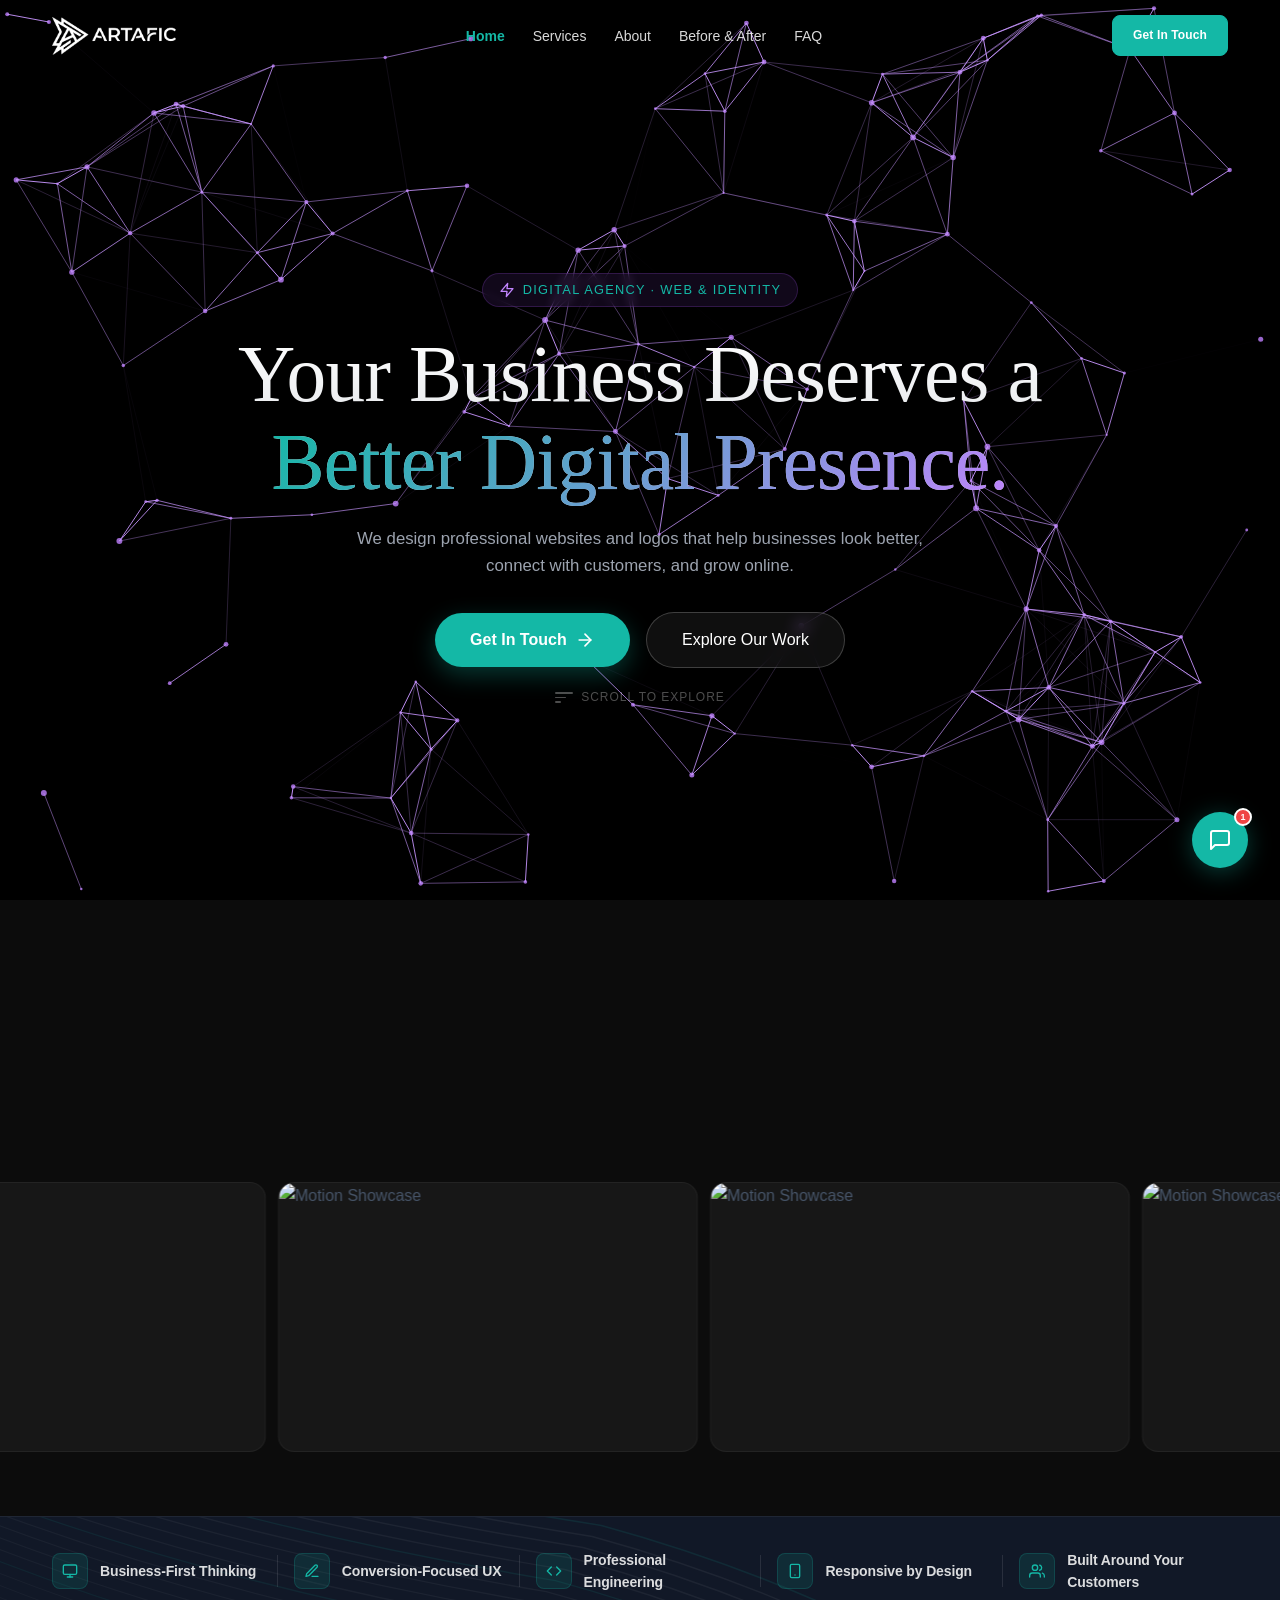
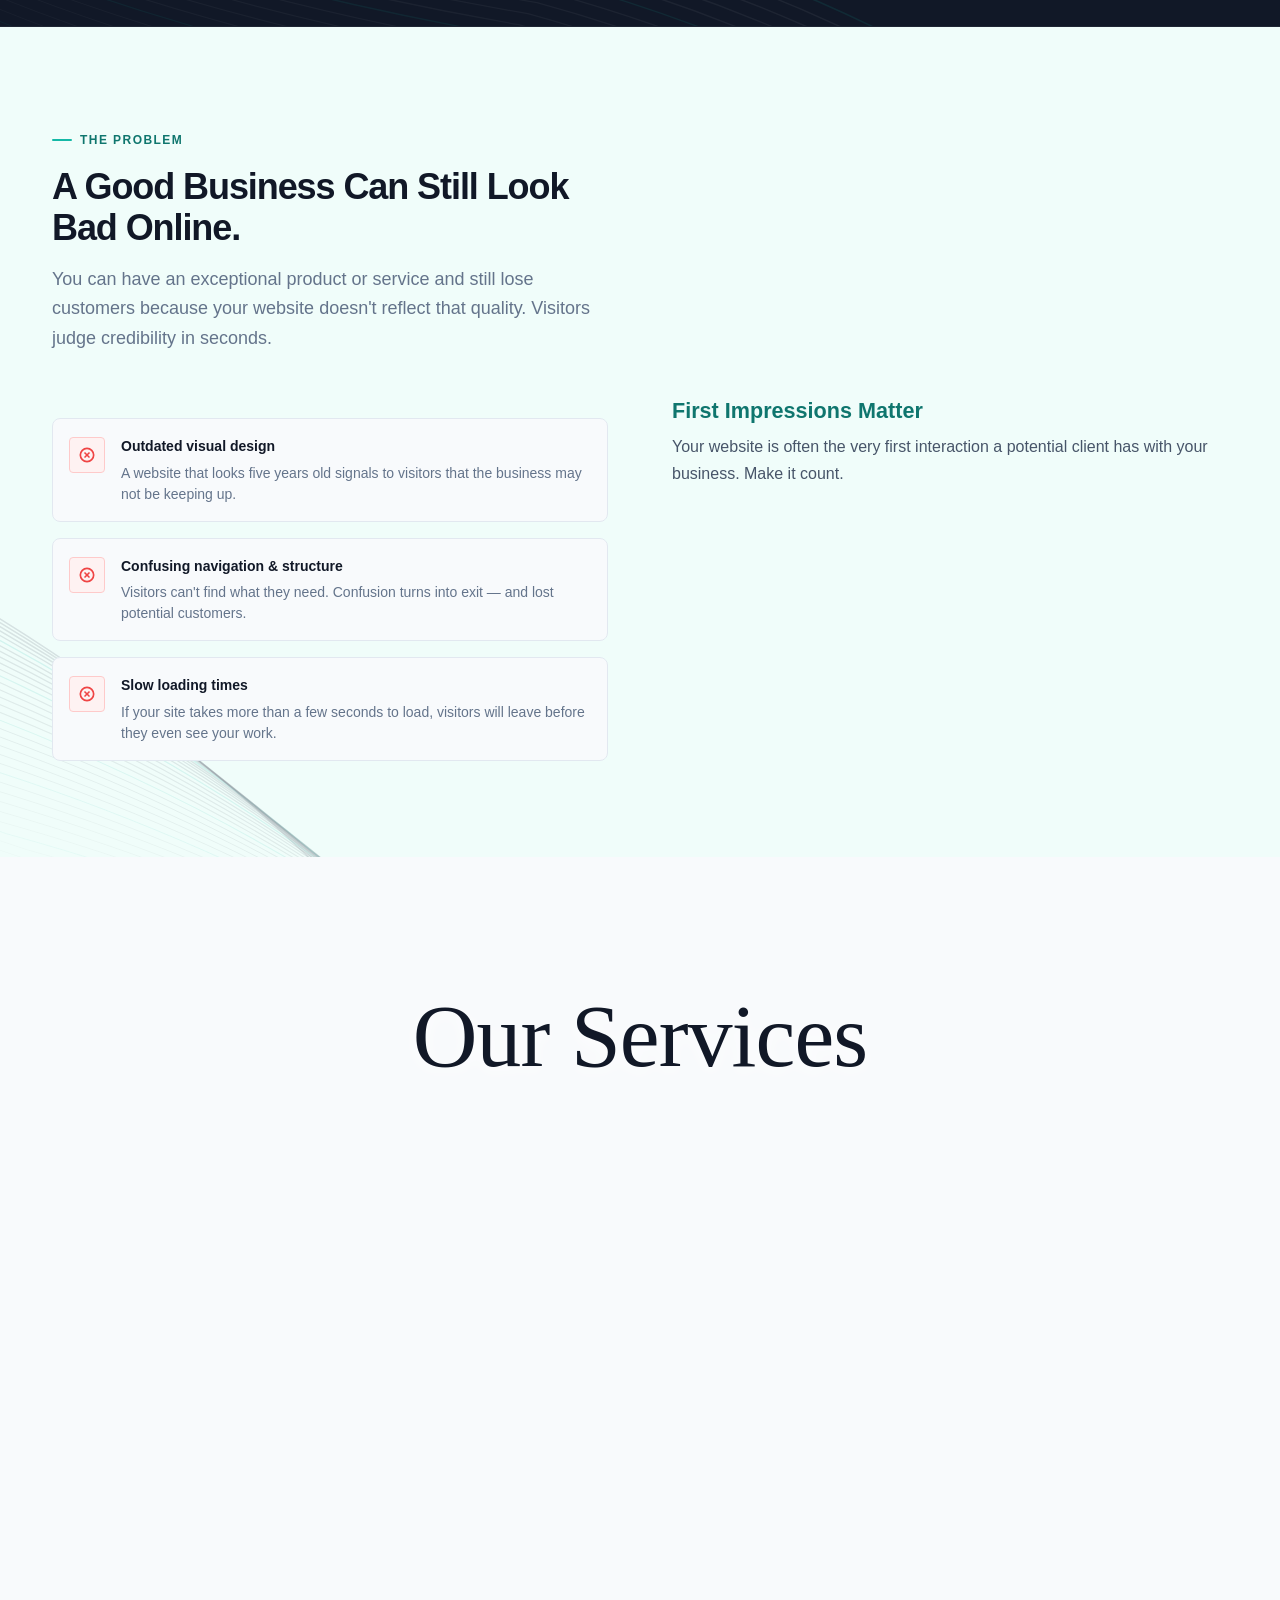
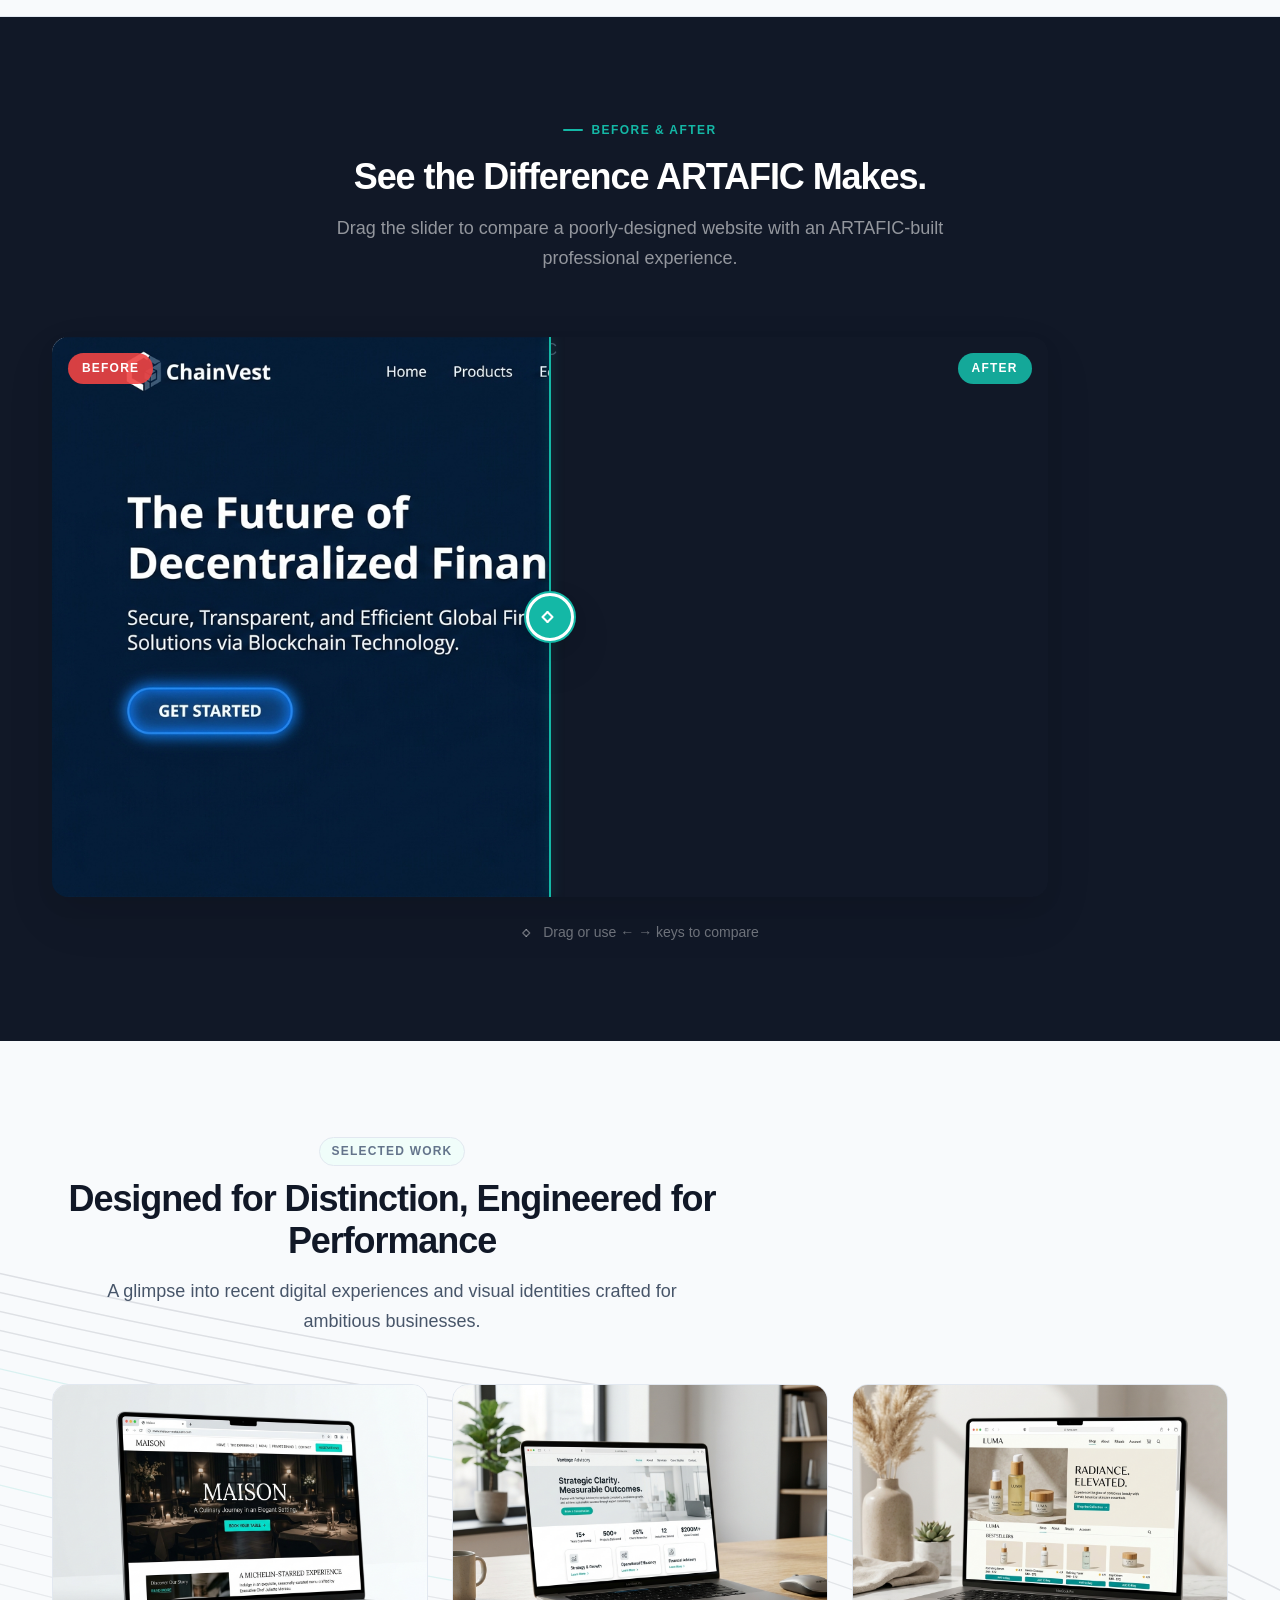
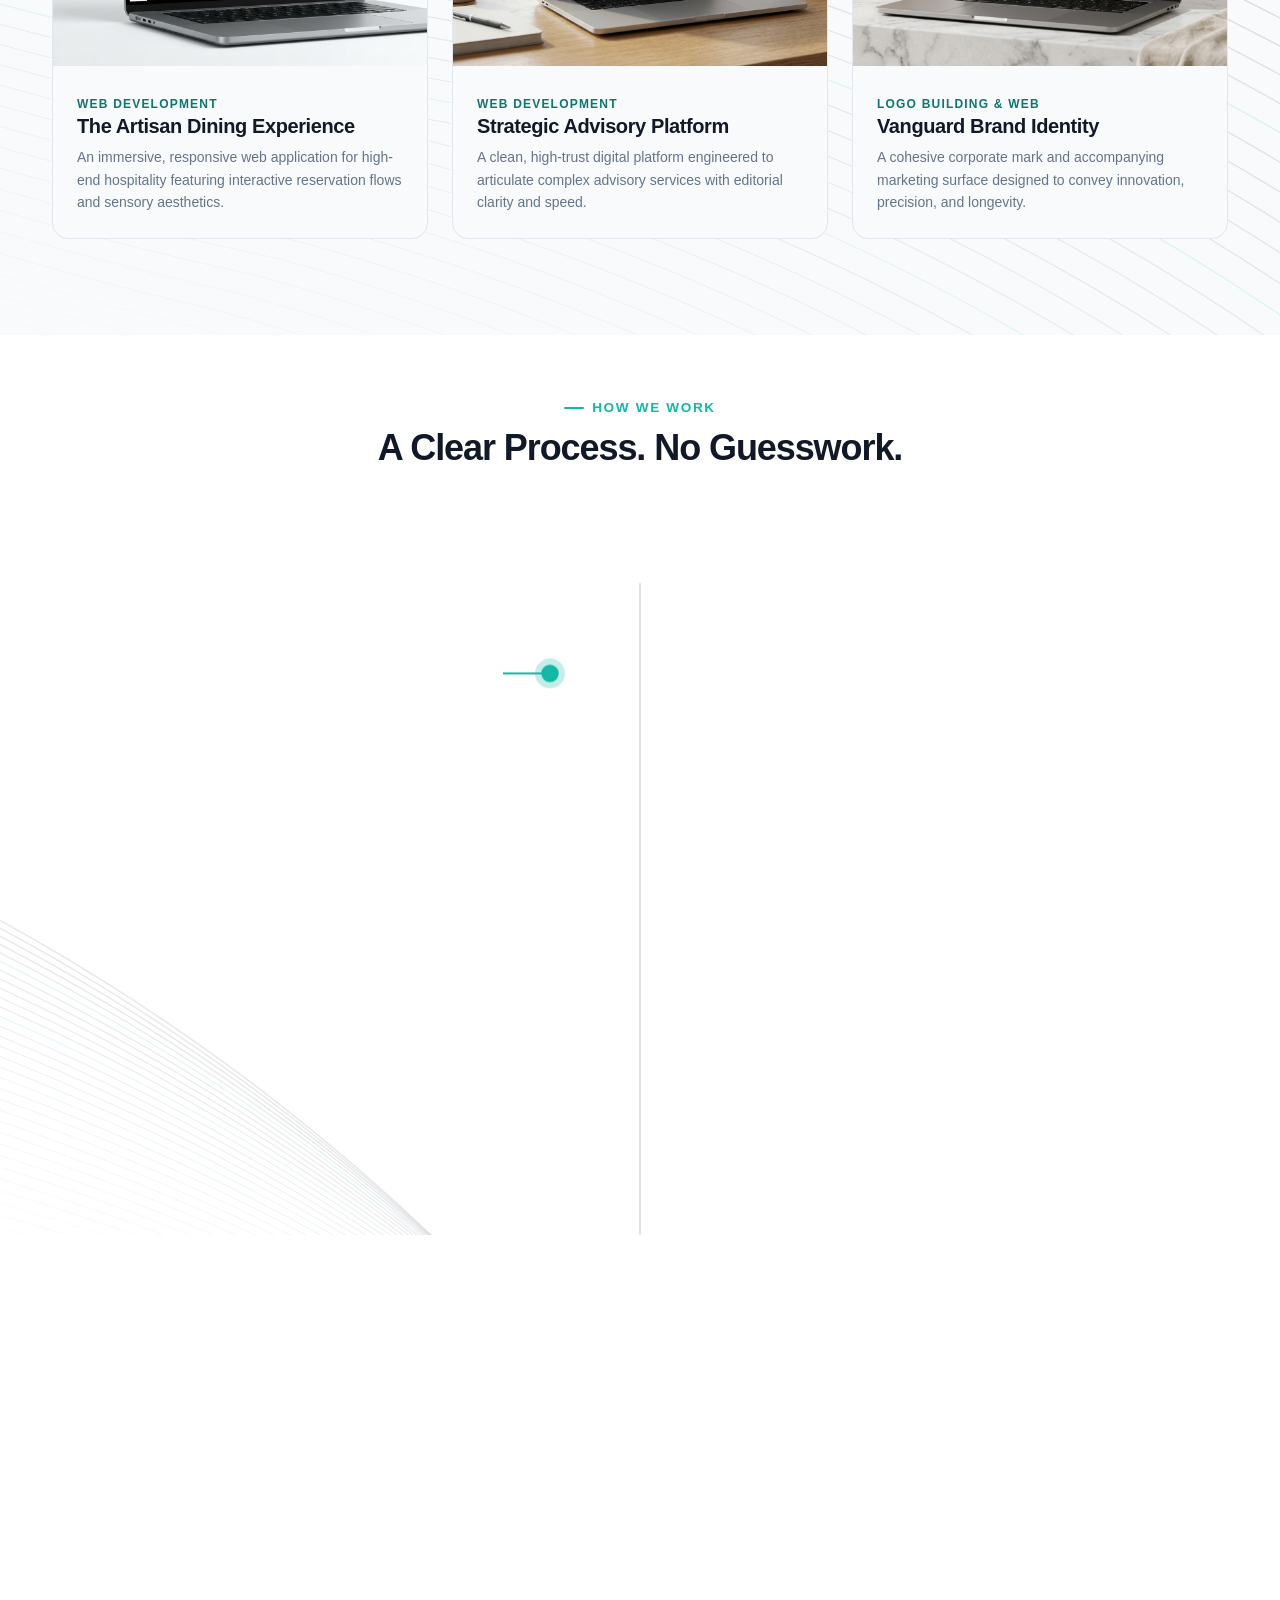
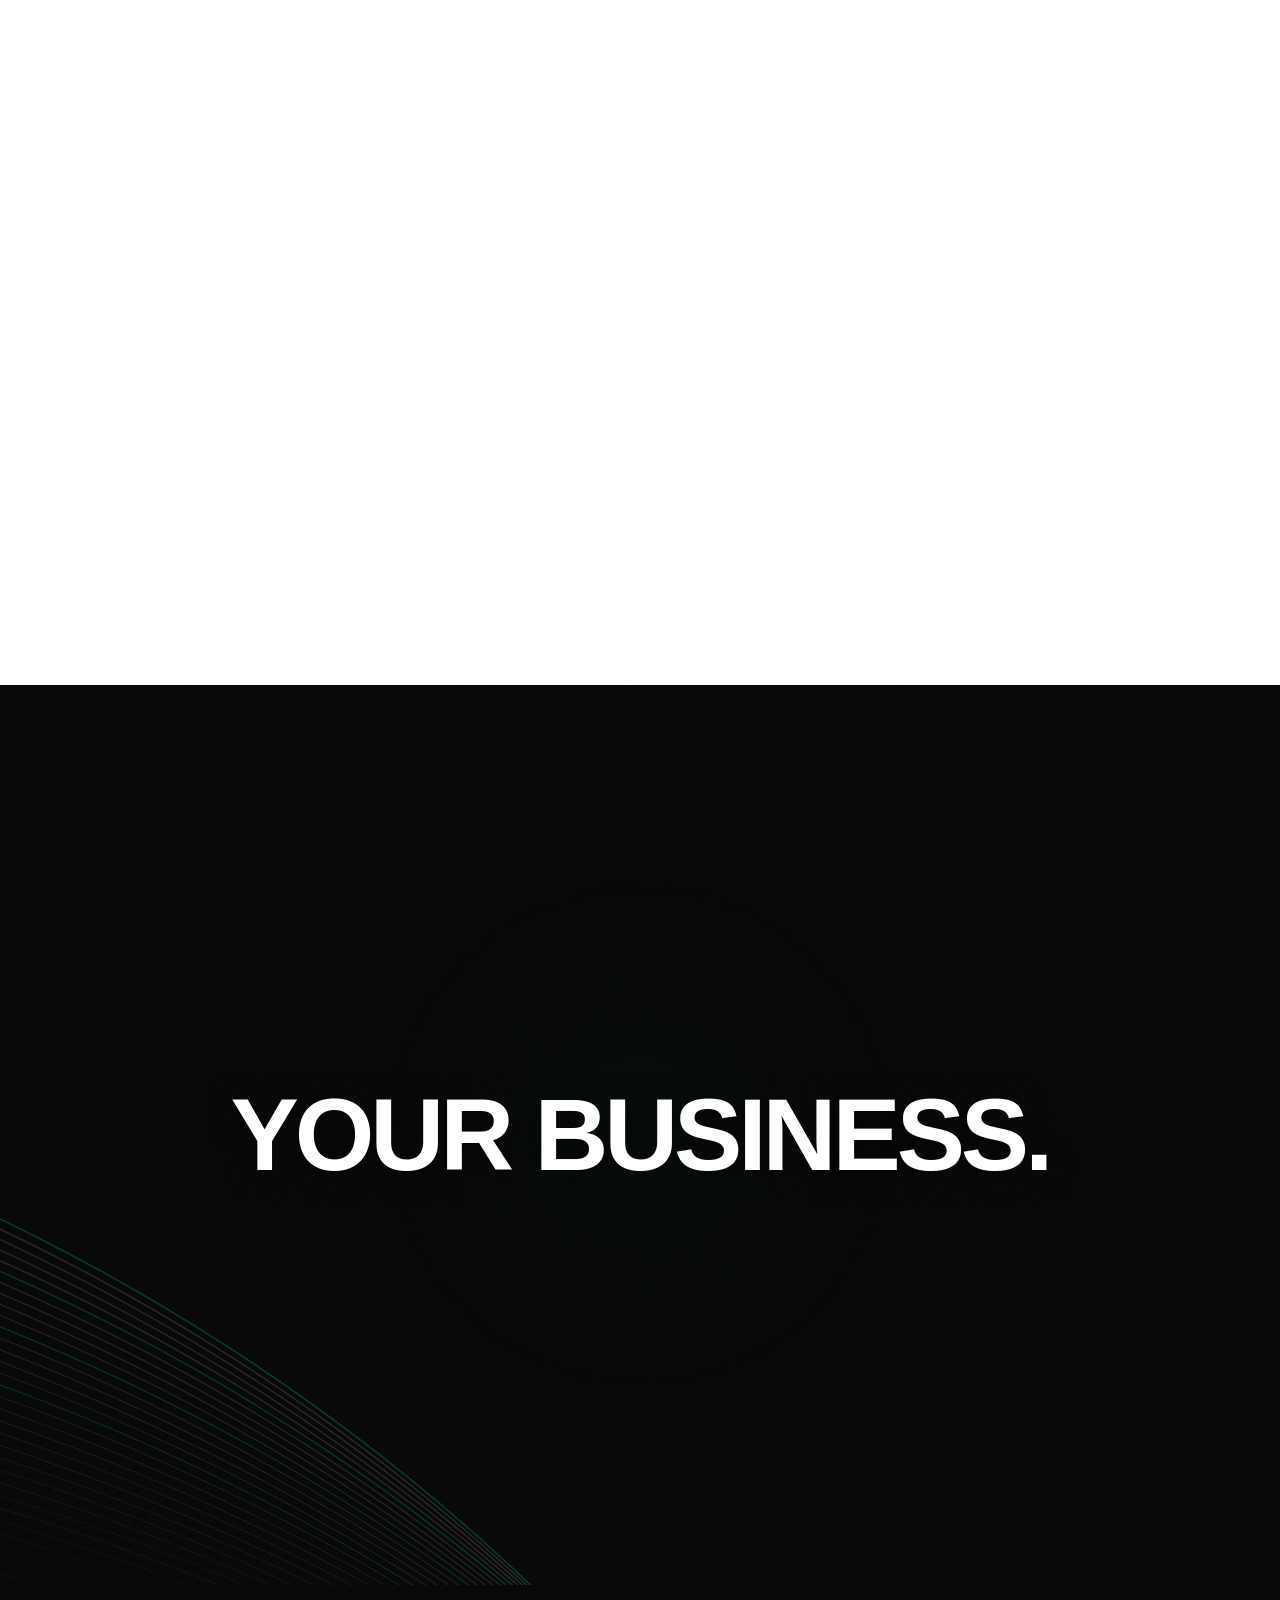
==== index.html @ b0303ae5 "feat: complete mobile-only redesign and optimization pass while strictly locking desktop" ====
<!DOCTYPE html>
<html lang="en">
<head>
  <meta charset="UTF-8" />
  <meta name="viewport" content="width=device-width, initial-scale=1.0" />
  <meta http-equiv="X-UA-Compatible" content="IE=edge" />

  <!-- Security Headers -->
  <meta http-equiv="Content-Security-Policy" content="default-src 'self'; script-src 'self' 'unsafe-inline' https://esm.sh; style-src 'self' 'unsafe-inline' https://fonts.googleapis.com; font-src 'self' https://fonts.gstatic.com; img-src 'self' data: https://motionsites.ai https://cdn.cosmos.so https://shrug-person-78902957.figma.site; connect-src 'self' https://esm.sh; object-src 'none'; base-uri 'self'; form-action 'self' mailto:;" />
  <meta http-equiv="X-Content-Type-Options" content="nosniff" />
  <meta http-equiv="Referrer-Policy" content="strict-origin-when-cross-origin" />

  <!-- SEO -->
  <meta name="google-site-verification" content="a_2RpcLyJkDHQhTWIVu5BeVPZF6huv7hIAScZ9HsRRM" />
  <title>ARTAFIC — Professional Websites &amp; Digital Experiences for Growing Businesses</title>
  <meta name="description" content="ARTAFIC designs and develops professional websites and logos that help businesses present themselves better, engage customers, and turn their website into a stronger business asset." />
  <meta name="robots" content="index, follow" />
  <link rel="canonical" href="https://artafic.vercel.app/" />
  <link rel="icon" type="image/svg+xml" href="assets/images/favicon.svg" />
  <link rel="icon" type="image/png" sizes="32x32" href="assets/images/favicon-32x32.png" />
  <link rel="apple-touch-icon" sizes="180x180" href="assets/images/apple-touch-icon.png" />

  <!-- Open Graph -->
  <meta property="og:type" content="website" />
  <meta property="og:url" content="https://artafic.vercel.app/" />
  <meta property="og:title" content="ARTAFIC — Professional Websites & Digital Experiences" />
  <meta property="og:description" content="We build websites that make businesses look credible, communicate their value clearly, and turn online traffic into real business opportunities." />
  <meta property="og:image" content="https://artafic.vercel.app/assets/images/og-image.jpg" />
  <meta name="twitter:card" content="summary_large_image" />

  <!-- Fonts -->
  <link rel="preconnect" href="https://fonts.googleapis.com" />
  <link rel="preconnect" href="https://fonts.gstatic.com" crossorigin />
  <link href="https://fonts.googleapis.com/css2?family=Cormorant+Garamond:ital,wght@0,400;0,500;0,600;1,400;1,500&family=Kanit:wght@300;400;500;600;700;800;900&family=Montserrat:wght@400;500;600;700;800&family=Inter:wght@400;500;600&family=Unbounded:wght@600;700;800;900&display=swap" rel="stylesheet" />

  <!-- Styles -->
  <link rel="stylesheet" href="css/styles.css?v=5.4" />
    <!-- Preload first few marquee images for instant loading -->
    <link rel="preload" as="image" href="https://motionsites.ai/assets/hero-space-voyage-preview-eECLH3Yc.gif">
    <link rel="preload" as="image" href="https://motionsites.ai/assets/hero-codenest-preview-Cgppc2qV.gif">
    <link rel="preload" as="image" href="https://motionsites.ai/assets/hero-stellar-ai-preview-D3HL6bw1.gif">
    <link rel="preload" as="image" href="https://motionsites.ai/assets/hero-xportfolio-preview-D4A8maiC.gif">

  
</head>
<body>

<!-- ARTAFIC Branded Loader (Solid Wordmark + SelfMadeSystem Stroke Animation) -->
<div id="artafic-loader" class="artafic-loading-overlay">
  <div class="artafic-loader" role="status" aria-label="Loading ARTAFIC">
    <svg xmlns="http://www.w3.org/2000/svg" viewBox="-25 -20 2045 365" class="artafic-wordmark-svg" aria-hidden="true">
      <!-- Layer 1: Solid Filled ARTAFIC Wordmark (#111827 dark + #14B8A6 teal accents) -->
      <g class="artafic-wordmark-fill">
        <path d="M 152 10 L 215 11 L 337 265 L 358 311 L 359 318 L 299 320 L 211 124 L 184 70 L 163 110 L 134 180 L 125 191 L 111 223 L 108 236 L 71 316 L 48 320 L 9 319 Z" fill="#111827" fill-rule="evenodd" />
        <path d="M 133 180 L 139 186 L 164 194 L 219 203 L 237 235 L 241 251 L 223 252 L 178 246 L 145 239 L 114 228 L 109 232 L 125 191 Z" fill="#14B8A6" fill-rule="evenodd" />
        <path d="M 399 10 L 548 10 L 579 13 L 611 25 L 640 50 L 654 72 L 661 96 L 662 130 L 659 146 L 650 168 L 640 182 L 621 201 L 597 215 L 597 217 L 651 292 L 666 318 L 604 319 L 543 228 L 474 228 L 459 230 L 457 318 L 403 319 L 400 317 Z M 460 58 L 458 70 L 459 179 L 553 177 L 579 166 L 594 152 L 603 128 L 603 105 L 595 83 L 582 70 L 566 60 Z" fill="#111827" fill-rule="evenodd" />
        <path d="M 686 10 L 954 10 L 953 43 L 949 58 L 849 59 L 847 318 L 796 319 L 793 317 L 792 59 L 688 57 Z" fill="#111827" fill-rule="evenodd" />
        <path d="M 1085 10 L 1125 10 L 1182 129 L 1192 156 L 1165 173 L 1153 179 L 1148 179 L 1139 165 L 1105 91 L 1093 70 L 981 315 L 976 318 L 954 320 L 921 319 L 920 316 L 924 305 L 963 226 L 1062 12 Z M 1212 201 L 1217 202 L 1219 206 L 1257 286 L 1269 318 L 1210 320 L 1204 309 L 1176 247 L 1169 226 L 1190 216 Z" fill="#111827" fill-rule="evenodd" />
        <path d="M 1191 151 L 1216 202 L 1212 201 L 1206 204 L 1190 216 L 1169 226 L 1171 233 L 1166 228 L 1137 239 L 1084 249 L 1047 251 L 1038 248 L 1041 235 L 1057 202 L 1097 198 L 1133 188 L 1144 182 L 1137 161 L 1147 178 L 1153 179 L 1192 156 Z" fill="#14B8A6" fill-rule="evenodd" />
        <path d="M 1311 10 L 1543 10 L 1542 56 L 1365 59 L 1365 128 L 1346 142 L 1325 164 L 1317 177 L 1310 182 Z" fill="#111827" fill-rule="evenodd" />
        <path d="M 1476 117 L 1516 118 L 1516 166 L 1481 164 L 1455 167 L 1432 173 L 1408 185 L 1388 204 L 1377 223 L 1371 240 L 1366 269 L 1365 320 L 1311 318 L 1308 312 L 1308 291 L 1313 241 L 1324 208 L 1343 177 L 1367 153 L 1398 134 L 1433 122 Z" fill="#14B8A6" fill-rule="evenodd" />
        <path d="M 1591 10 L 1648 10 L 1646 318 L 1591 320 Z" fill="#111827" fill-rule="evenodd" />
        <path d="M 1851 5 L 1896 6 L 1929 14 L 1960 29 L 1977 41 L 1987 52 L 1982 61 L 1954 89 L 1926 69 L 1896 57 L 1852 55 L 1830 59 L 1809 68 L 1790 82 L 1773 103 L 1762 125 L 1759 172 L 1763 197 L 1780 228 L 1805 252 L 1824 262 L 1840 267 L 1883 269 L 1913 261 L 1953 235 L 1988 267 L 1971 285 L 1952 299 L 1918 313 L 1885 319 L 1850 320 L 1825 316 L 1795 306 L 1766 290 L 1738 265 L 1721 241 L 1708 211 L 1702 183 L 1701 149 L 1707 114 L 1719 84 L 1737 58 L 1761 36 L 1789 20 L 1819 10 Z" fill="#111827" fill-rule="evenodd" />
      </g>

      <!-- Layer 2: SelfMadeSystem Animated Stroke Layer (Active Tracer Beam, Fades to 0 at Rest) -->
      <g class="artafic-wordmark-stroke">
        <g class="letter-a1">
          <path d="M 152 10 L 215 11 L 337 265 L 358 311 L 359 318 L 299 320 L 211 124 L 184 70 L 163 110 L 134 180 L 125 191 L 111 223 L 108 236 L 71 316 L 48 320 L 9 319 Z" fill="none" stroke="#14B8A6" stroke-width="7" stroke-linecap="round" stroke-linejoin="round" class="dash" pathLength="360" />
          <path d="M 133 180 L 139 186 L 164 194 L 219 203 L 237 235 L 241 251 L 223 252 L 178 246 L 145 239 L 114 228 L 109 232 L 125 191 Z" fill="none" stroke="#2DD4BF" stroke-width="8" stroke-linecap="round" stroke-linejoin="round" class="dash" pathLength="360" />
        </g>
        <g class="letter-r">
          <path d="M 399 10 L 548 10 L 579 13 L 611 25 L 640 50 L 654 72 L 661 96 L 662 130 L 659 146 L 650 168 L 640 182 L 621 201 L 597 215 L 597 217 L 651 292 L 666 318 L 604 319 L 543 228 L 474 228 L 459 230 L 457 318 L 403 319 L 400 317 Z M 460 58 L 458 70 L 459 179 L 553 177 L 579 166 L 594 152 L 603 128 L 603 105 L 595 83 L 582 70 L 566 60 Z" fill="none" stroke="#14B8A6" stroke-width="7" stroke-linecap="round" stroke-linejoin="round" class="dash" pathLength="360" />
        </g>
        <g class="letter-t">
          <path d="M 686 10 L 954 10 L 953 43 L 949 58 L 849 59 L 847 318 L 796 319 L 793 317 L 792 59 L 688 57 Z" fill="none" stroke="#14B8A6" stroke-width="7" stroke-linecap="round" stroke-linejoin="round" class="dash" pathLength="360" />
        </g>
        <g class="letter-a2">
          <path d="M 1085 10 L 1125 10 L 1182 129 L 1192 156 L 1165 173 L 1153 179 L 1148 179 L 1139 165 L 1105 91 L 1093 70 L 981 315 L 976 318 L 954 320 L 921 319 L 920 316 L 924 305 L 963 226 L 1062 12 Z M 1212 201 L 1217 202 L 1219 206 L 1257 286 L 1269 318 L 1210 320 L 1204 309 L 1176 247 L 1169 226 L 1190 216 Z" fill="none" stroke="#14B8A6" stroke-width="7" stroke-linecap="round" stroke-linejoin="round" class="dash" pathLength="360" />
          <path d="M 1191 151 L 1216 202 L 1212 201 L 1206 204 L 1190 216 L 1169 226 L 1171 233 L 1166 228 L 1137 239 L 1084 249 L 1047 251 L 1038 248 L 1041 235 L 1057 202 L 1097 198 L 1133 188 L 1144 182 L 1137 161 L 1147 178 L 1153 179 L 1192 156 Z" fill="none" stroke="#2DD4BF" stroke-width="8" stroke-linecap="round" stroke-linejoin="round" class="dash" pathLength="360" />
        </g>
        <g class="letter-f">
          <path d="M 1311 10 L 1543 10 L 1542 56 L 1365 59 L 1365 128 L 1346 142 L 1325 164 L 1317 177 L 1310 182 Z" fill="none" stroke="#14B8A6" stroke-width="7" stroke-linecap="round" stroke-linejoin="round" class="dash" pathLength="360" />
          <path d="M 1476 117 L 1516 118 L 1516 166 L 1481 164 L 1455 167 L 1432 173 L 1408 185 L 1388 204 L 1377 223 L 1371 240 L 1366 269 L 1365 320 L 1311 318 L 1308 312 L 1308 291 L 1313 241 L 1324 208 L 1343 177 L 1367 153 L 1398 134 L 1433 122 Z" fill="none" stroke="#2DD4BF" stroke-width="8" stroke-linecap="round" stroke-linejoin="round" class="dash" pathLength="360" />
        </g>
        <g class="letter-i">
          <path d="M 1591 10 L 1648 10 L 1646 318 L 1591 320 Z" fill="none" stroke="#14B8A6" stroke-width="7" stroke-linecap="round" stroke-linejoin="round" class="dash" pathLength="360" />
        </g>
        <g class="letter-c">
          <path d="M 1851 5 L 1896 6 L 1929 14 L 1960 29 L 1977 41 L 1987 52 L 1982 61 L 1954 89 L 1926 69 L 1896 57 L 1852 55 L 1830 59 L 1809 68 L 1790 82 L 1773 103 L 1762 125 L 1759 172 L 1763 197 L 1780 228 L 1805 252 L 1824 262 L 1840 267 L 1883 269 L 1913 261 L 1953 235 L 1988 267 L 1971 285 L 1952 299 L 1918 313 L 1885 319 L 1850 320 L 1825 316 L 1795 306 L 1766 290 L 1738 265 L 1721 241 L 1708 211 L 1702 183 L 1701 149 L 1707 114 L 1719 84 L 1737 58 L 1761 36 L 1789 20 L 1819 10 Z" fill="none" stroke="#14B8A6" stroke-width="7" stroke-linecap="round" stroke-linejoin="round" class="dash" pathLength="360" />
        </g>
      </g>
    </svg>
  </div>
</div>

<!-- ═══════════════════════════════════════════════════════════
     NAVIGATION
═══════════════════════════════════════════════════════════ -->
<header role="banner">
  <nav class="nav nav--on-dark" id="nav" aria-label="Main navigation">
    <div class="nav__inner">

      <a href="index.html" class="nav__logo" aria-label="ARTAFIC — Home">
        <img src="assets/images/logo.png" alt="ARTAFIC" class="nav__logo-image">
      </a>

      <ul class="nav__links" role="list">
        <li><a href="index.html"         class="nav__link" data-nav-link data-section="home">Home</a></li>
        <li><a href="#services"     class="nav__link" data-nav-link data-section="services">Services</a></li>
        <li><a href="about.html" class="nav__link" data-nav-link>About</a></li>
        <li><a href="#before-after" class="nav__link" data-nav-link data-section="before-after">Before &amp; After</a></li>
        <li><a href="faq.html"      class="nav__link">FAQ</a></li>
      </ul>

      <div class="nav__actions">
        <a href="#booking" class="btn btn--primary btn--sm" data-section="booking">Get In Touch</a>
        <button class="nav__hamburger" id="hamburger" aria-label="Open navigation menu" aria-expanded="false" aria-controls="mobile-menu">
          <span class="nav__hamburger-line" aria-hidden="true"></span>
          <span class="nav__hamburger-line" aria-hidden="true"></span>
          <span class="nav__hamburger-line" aria-hidden="true"></span>
        </button>
      </div>

    </div>
  </nav>

  <!-- Mobile Full-Screen Menu -->
  <div class="nav__mobile" id="mobile-menu" role="dialog" aria-label="Mobile navigation" aria-modal="true">
    <div class="nav__mobile-header">
      <a href="index.html" class="nav__logo" aria-label="ARTAFIC — Home" data-mobile-nav-link data-section="home">
        <img src="assets/images/logo.png" alt="ARTAFIC" class="nav__logo-image">
      </a>
      <button class="nav__mobile-close" id="mobile-menu-close" aria-label="Close navigation menu">
        <svg xmlns="http://www.w3.org/2000/svg" width="24" height="24" viewBox="0 0 24 24" fill="none" stroke="currentColor" stroke-width="2" stroke-linecap="round" stroke-linejoin="round"><line x1="18" y1="6" x2="6" y2="18"/><line x1="6" y1="6" x2="18" y2="18"/></svg>
      </button>
    </div>
    <div class="nav__mobile-body">
      <ul class="nav__mobile-links" role="list">
        <li><a href="index.html"         class="nav__mobile-link" data-mobile-nav-link data-section="home">Home</a></li>
        <li><a href="#services"     class="nav__mobile-link" data-mobile-nav-link data-section="services">Services</a></li>
        <li><a href="about.html" class="nav__mobile-link" data-mobile-nav-link>About</a></li>
        <li><a href="#before-after" class="nav__mobile-link" data-mobile-nav-link data-section="before-after">Before &amp; After</a></li>
        <li><a href="faq.html"      class="nav__mobile-link" data-mobile-nav-link>FAQ</a></li>
      </ul>
      <div class="nav__mobile-actions">
        <a href="#booking" class="btn btn--primary btn--lg" style="width:100%; justify-content:center;" data-mobile-nav-link data-section="booking">Get In Touch</a>
      </div>
    </div>
  </div>
</header>

<main id="main-content" tabindex="-1">

<!-- ═══════════════════════════════════════════════════════════
     HERO — Aether Flow Interactive Particle Engine
═══════════════════════════════════════════════════════════ -->
<section class="hero aether-hero" id="home" aria-labelledby="hero-title">
  <!-- Interactive Aether Canvas Background -->
  <canvas id="aether-canvas" class="aether-hero__canvas"></canvas>

  <!-- Overlay Content -->
  <div class="aether-hero__content">
    <div class="aether-hero__badge">
      <svg class="aether-hero__badge-icon" xmlns="http://www.w3.org/2000/svg" width="16" height="16" viewBox="0 0 24 24" fill="none" stroke="currentColor" stroke-width="2" stroke-linecap="round" stroke-linejoin="round">
        <polygon points="13 2 3 14 12 14 11 22 21 10 12 10 13 2"/>
      </svg>
      <span>DIGITAL AGENCY · WEB &amp; IDENTITY</span>
    </div>

    <h1 class="aether-hero__title" id="hero-title">
      Your Business Deserves a <span class="aether-hero__accent">Better Digital Presence.</span>
    </h1>

    <p class="aether-hero__subtitle">
      We design professional websites and logos that help businesses look better, connect with customers, and grow online.
    </p>

    <div class="aether-hero__actions">
      <a href="#booking" class="aether-hero__btn">
        Get In Touch
        <svg xmlns="http://www.w3.org/2000/svg" width="20" height="20" viewBox="0 0 24 24" fill="none" stroke="currentColor" stroke-width="2" stroke-linecap="round" stroke-linejoin="round">
          <line x1="5" y1="12" x2="19" y2="12"></line>
          <polyline points="12 5 19 12 12 19"></polyline>
        </svg>
      </a>
      <a href="#portfolio" class="aether-hero__btn aether-hero__btn--secondary">
        Explore Our Work
      </a>
    </div>

    <a href="#value-strip" class="hero__scroll hero-anim" style="--anim-delay: 1.4s" aria-label="Scroll to explore">
      <span class="hero__scroll-line" aria-hidden="true">
        <span></span><span></span><span></span>
      </span>
      Scroll to explore
    </a>
  </div>
</section>

<!-- ────────────────────────────────────────────────────────────
     MARQUEE SECTION (PORTFOLIO)
──────────────────────────────────────────────────────────── -->
<section class="marquee-section" id="marquee">
  <!-- Row 1 -->
  <div class="marquee-track-container">
    <div class="marquee-track" id="marquee-track-1">
      <div class="marquee-item"><img src="https://motionsites.ai/assets/hero-space-voyage-preview-eECLH3Yc.gif" alt="Motion Showcase" decoding="async"></div>
      <div class="marquee-item"><img src="https://motionsites.ai/assets/hero-codenest-preview-Cgppc2qV.gif" alt="Motion Showcase" decoding="async"></div>
      <div class="marquee-item"><img src="https://motionsites.ai/assets/hero-vex-ventures-preview-BczMFIiw.gif" alt="Motion Showcase" decoding="async"></div>
      <div class="marquee-item"><img src="https://motionsites.ai/assets/hero-stellar-ai-v2-preview-DjvxjG3C.gif" alt="Motion Showcase" decoding="async"></div>
      <div class="marquee-item"><img src="https://motionsites.ai/assets/hero-asme-preview-B_nGDnTP.gif" alt="Motion Showcase" decoding="async"></div>
      <div class="marquee-item"><img src="https://motionsites.ai/assets/hero-transform-data-preview-Cx5OU29N.gif" alt="Motion Showcase" decoding="async"></div>
      <div class="marquee-item"><img src="https://motionsites.ai/assets/hero-vitara-preview-Cjz2QYyU.gif" alt="Motion Showcase" decoding="async"></div>
      <div class="marquee-item"><img src="https://motionsites.ai/assets/hero-terra-preview-BFjrCr7T.gif" alt="Motion Showcase" decoding="async"></div>
      <div class="marquee-item"><img src="https://motionsites.ai/assets/hero-skyelite-preview-DHaZIgUv.gif" alt="Motion Showcase" decoding="async"></div>
      <div class="marquee-item"><img src="https://motionsites.ai/assets/hero-aethera-preview-DknSlcTa.gif" alt="Motion Showcase" decoding="async"></div>
      <div class="marquee-item"><img src="https://motionsites.ai/assets/hero-designpro-preview-D8c5_een.gif" alt="Motion Showcase" decoding="async"></div>
      <div class="marquee-item"><img src="https://motionsites.ai/assets/hero-space-voyage-preview-eECLH3Yc.gif" alt="Motion Showcase" decoding="async"></div>
      <div class="marquee-item"><img src="https://motionsites.ai/assets/hero-codenest-preview-Cgppc2qV.gif" alt="Motion Showcase" decoding="async"></div>
      <div class="marquee-item"><img src="https://motionsites.ai/assets/hero-vex-ventures-preview-BczMFIiw.gif" alt="Motion Showcase" decoding="async"></div>
      <div class="marquee-item"><img src="https://motionsites.ai/assets/hero-stellar-ai-v2-preview-DjvxjG3C.gif" alt="Motion Showcase" decoding="async"></div>
      <div class="marquee-item"><img src="https://motionsites.ai/assets/hero-asme-preview-B_nGDnTP.gif" alt="Motion Showcase" decoding="async"></div>
      <div class="marquee-item"><img src="https://motionsites.ai/assets/hero-transform-data-preview-Cx5OU29N.gif" alt="Motion Showcase" decoding="async"></div>
      <div class="marquee-item"><img src="https://motionsites.ai/assets/hero-vitara-preview-Cjz2QYyU.gif" alt="Motion Showcase" decoding="async"></div>
      <div class="marquee-item"><img src="https://motionsites.ai/assets/hero-terra-preview-BFjrCr7T.gif" alt="Motion Showcase" decoding="async"></div>
      <div class="marquee-item"><img src="https://motionsites.ai/assets/hero-skyelite-preview-DHaZIgUv.gif" alt="Motion Showcase" decoding="async"></div>
      <div class="marquee-item"><img src="https://motionsites.ai/assets/hero-aethera-preview-DknSlcTa.gif" alt="Motion Showcase" decoding="async"></div>
      <div class="marquee-item"><img src="https://motionsites.ai/assets/hero-designpro-preview-D8c5_een.gif" alt="Motion Showcase" decoding="async"></div>
      <div class="marquee-item"><img src="https://motionsites.ai/assets/hero-space-voyage-preview-eECLH3Yc.gif" alt="Motion Showcase" decoding="async"></div>
      <div class="marquee-item"><img src="https://motionsites.ai/assets/hero-codenest-preview-Cgppc2qV.gif" alt="Motion Showcase" decoding="async"></div>
      <div class="marquee-item"><img src="https://motionsites.ai/assets/hero-vex-ventures-preview-BczMFIiw.gif" alt="Motion Showcase" decoding="async"></div>
      <div class="marquee-item"><img src="https://motionsites.ai/assets/hero-stellar-ai-v2-preview-DjvxjG3C.gif" alt="Motion Showcase" decoding="async"></div>
      <div class="marquee-item"><img src="https://motionsites.ai/assets/hero-asme-preview-B_nGDnTP.gif" alt="Motion Showcase" decoding="async"></div>
      <div class="marquee-item"><img src="https://motionsites.ai/assets/hero-transform-data-preview-Cx5OU29N.gif" alt="Motion Showcase" decoding="async"></div>
      <div class="marquee-item"><img src="https://motionsites.ai/assets/hero-vitara-preview-Cjz2QYyU.gif" alt="Motion Showcase" decoding="async"></div>
      <div class="marquee-item"><img src="https://motionsites.ai/assets/hero-terra-preview-BFjrCr7T.gif" alt="Motion Showcase" decoding="async"></div>
      <div class="marquee-item"><img src="https://motionsites.ai/assets/hero-skyelite-preview-DHaZIgUv.gif" alt="Motion Showcase" decoding="async"></div>
      <div class="marquee-item"><img src="https://motionsites.ai/assets/hero-aethera-preview-DknSlcTa.gif" alt="Motion Showcase" decoding="async"></div>
      <div class="marquee-item"><img src="https://motionsites.ai/assets/hero-designpro-preview-D8c5_een.gif" alt="Motion Showcase" decoding="async"></div>
    </div>
  </div>
  <!-- Row 2 -->
  <div class="marquee-track-container">
    <div class="marquee-track" id="marquee-track-2">
      <div class="marquee-item"><img src="https://motionsites.ai/assets/hero-stellar-ai-preview-D3HL6bw1.gif" alt="Motion Showcase" decoding="async"></div>
      <div class="marquee-item"><img src="https://motionsites.ai/assets/hero-xportfolio-preview-D4A8maiC.gif" alt="Motion Showcase" decoding="async"></div>
      <div class="marquee-item"><img src="https://motionsites.ai/assets/hero-orbit-web3-preview-BXt4OttD.gif" alt="Motion Showcase" decoding="async"></div>
      <div class="marquee-item"><img src="https://motionsites.ai/assets/hero-nexora-preview-cx5HmUgo.gif" alt="Motion Showcase" decoding="async"></div>
      <div class="marquee-item"><img src="https://motionsites.ai/assets/hero-evr-ventures-preview-DZxeVFEX.gif" alt="Motion Showcase" decoding="async"></div>
      <div class="marquee-item"><img src="https://motionsites.ai/assets/hero-planet-orbit-preview-DWAP8Z1P.gif" alt="Motion Showcase" decoding="async"></div>
      <div class="marquee-item"><img src="https://motionsites.ai/assets/hero-new-era-preview-CocuDUm9.gif" alt="Motion Showcase" decoding="async"></div>
      <div class="marquee-item"><img src="https://motionsites.ai/assets/hero-wealth-preview-B70idl_u.gif" alt="Motion Showcase" decoding="async"></div>
      <div class="marquee-item"><img src="https://motionsites.ai/assets/hero-luminex-preview-CxOP7ce6.gif" alt="Motion Showcase" decoding="async"></div>
      <div class="marquee-item"><img src="https://motionsites.ai/assets/hero-celestia-preview-0yO3jXO8.gif" alt="Motion Showcase" decoding="async"></div>
      <div class="marquee-item"><img src="https://motionsites.ai/assets/hero-stellar-ai-preview-D3HL6bw1.gif" alt="Motion Showcase" decoding="async"></div>
      <div class="marquee-item"><img src="https://motionsites.ai/assets/hero-xportfolio-preview-D4A8maiC.gif" alt="Motion Showcase" decoding="async"></div>
      <div class="marquee-item"><img src="https://motionsites.ai/assets/hero-orbit-web3-preview-BXt4OttD.gif" alt="Motion Showcase" decoding="async"></div>
      <div class="marquee-item"><img src="https://motionsites.ai/assets/hero-nexora-preview-cx5HmUgo.gif" alt="Motion Showcase" decoding="async"></div>
      <div class="marquee-item"><img src="https://motionsites.ai/assets/hero-evr-ventures-preview-DZxeVFEX.gif" alt="Motion Showcase" decoding="async"></div>
      <div class="marquee-item"><img src="https://motionsites.ai/assets/hero-planet-orbit-preview-DWAP8Z1P.gif" alt="Motion Showcase" decoding="async"></div>
      <div class="marquee-item"><img src="https://motionsites.ai/assets/hero-new-era-preview-CocuDUm9.gif" alt="Motion Showcase" decoding="async"></div>
      <div class="marquee-item"><img src="https://motionsites.ai/assets/hero-wealth-preview-B70idl_u.gif" alt="Motion Showcase" decoding="async"></div>
      <div class="marquee-item"><img src="https://motionsites.ai/assets/hero-luminex-preview-CxOP7ce6.gif" alt="Motion Showcase" decoding="async"></div>
      <div class="marquee-item"><img src="https://motionsites.ai/assets/hero-celestia-preview-0yO3jXO8.gif" alt="Motion Showcase" decoding="async"></div>
      <div class="marquee-item"><img src="https://motionsites.ai/assets/hero-stellar-ai-preview-D3HL6bw1.gif" alt="Motion Showcase" decoding="async"></div>
      <div class="marquee-item"><img src="https://motionsites.ai/assets/hero-xportfolio-preview-D4A8maiC.gif" alt="Motion Showcase" decoding="async"></div>
      <div class="marquee-item"><img src="https://motionsites.ai/assets/hero-orbit-web3-preview-BXt4OttD.gif" alt="Motion Showcase" decoding="async"></div>
      <div class="marquee-item"><img src="https://motionsites.ai/assets/hero-nexora-preview-cx5HmUgo.gif" alt="Motion Showcase" decoding="async"></div>
      <div class="marquee-item"><img src="https://motionsites.ai/assets/hero-evr-ventures-preview-DZxeVFEX.gif" alt="Motion Showcase" decoding="async"></div>
      <div class="marquee-item"><img src="https://motionsites.ai/assets/hero-planet-orbit-preview-DWAP8Z1P.gif" alt="Motion Showcase" decoding="async"></div>
      <div class="marquee-item"><img src="https://motionsites.ai/assets/hero-new-era-preview-CocuDUm9.gif" alt="Motion Showcase" decoding="async"></div>
      <div class="marquee-item"><img src="https://motionsites.ai/assets/hero-wealth-preview-B70idl_u.gif" alt="Motion Showcase" decoding="async"></div>
      <div class="marquee-item"><img src="https://motionsites.ai/assets/hero-luminex-preview-CxOP7ce6.gif" alt="Motion Showcase" decoding="async"></div>
      <div class="marquee-item"><img src="https://motionsites.ai/assets/hero-celestia-preview-0yO3jXO8.gif" alt="Motion Showcase" decoding="async"></div>
    </div>
  </div>
</section>

<!-- ═══════════════════════════════════════════════════════════
     VALUE STRIP
═══════════════════════════════════════════════════════════ -->
<section class="value-strip" id="value-strip" aria-label="Core values">
  <div class="floating-paths-bg" data-pos="-1" data-theme="dark" style="opacity: 0.35;"></div>
  <div class="container">
    <div class="value-strip__grid">

      <div class="value-strip__item">
        <div class="value-strip__icon" aria-hidden="true">
          <svg xmlns="http://www.w3.org/2000/svg" width="16" height="16" viewBox="0 0 24 24" fill="none" stroke="currentColor" stroke-width="2" stroke-linecap="round" stroke-linejoin="round"><rect x="2" y="3" width="20" height="14" rx="2"/><path d="M8 21h8"/><path d="M12 17v4"/></svg>
        </div>
        <span class="value-strip__text">Business-First Thinking</span>
      </div>

      <div class="value-strip__divider" aria-hidden="true"></div>

      <div class="value-strip__item">
        <div class="value-strip__icon" aria-hidden="true">
          <svg xmlns="http://www.w3.org/2000/svg" width="16" height="16" viewBox="0 0 24 24" fill="none" stroke="currentColor" stroke-width="2" stroke-linecap="round" stroke-linejoin="round"><path d="M12 20h9"/><path d="M16.5 3.5a2.121 2.121 0 0 1 3 3L7 19l-4 1 1-4L16.5 3.5z"/></svg>
        </div>
        <span class="value-strip__text">Conversion-Focused UX</span>
      </div>

      <div class="value-strip__divider" aria-hidden="true"></div>

      <div class="value-strip__item">
        <div class="value-strip__icon" aria-hidden="true">
          <svg xmlns="http://www.w3.org/2000/svg" width="16" height="16" viewBox="0 0 24 24" fill="none" stroke="currentColor" stroke-width="2" stroke-linecap="round" stroke-linejoin="round"><polyline points="16 18 22 12 16 6"/><polyline points="8 6 2 12 8 18"/></svg>
        </div>
        <span class="value-strip__text">Professional Engineering</span>
      </div>

      <div class="value-strip__divider" aria-hidden="true"></div>

      <div class="value-strip__item">
        <div class="value-strip__icon" aria-hidden="true">
          <svg xmlns="http://www.w3.org/2000/svg" width="16" height="16" viewBox="0 0 24 24" fill="none" stroke="currentColor" stroke-width="2" stroke-linecap="round" stroke-linejoin="round"><rect x="5" y="2" width="14" height="20" rx="2"/><line x1="12" y1="18" x2="12.01" y2="18"/></svg>
        </div>
        <span class="value-strip__text">Responsive by Design</span>
      </div>

      <div class="value-strip__divider" aria-hidden="true"></div>

      <div class="value-strip__item">
        <div class="value-strip__icon" aria-hidden="true">
          <svg xmlns="http://www.w3.org/2000/svg" width="16" height="16" viewBox="0 0 24 24" fill="none" stroke="currentColor" stroke-width="2" stroke-linecap="round" stroke-linejoin="round"><path d="M17 21v-2a4 4 0 0 0-4-4H5a4 4 0 0 0-4 4v2"/><circle cx="9" cy="7" r="4"/><path d="M23 21v-2a4 4 0 0 0-3-3.87"/><path d="M16 3.13a4 4 0 0 1 0 7.75"/></svg>
        </div>
        <span class="value-strip__text">Built Around Your Customers</span>
      </div>

    </div>
  </div>
</section>


<!-- ═══════════════════════════════════════════════════════════
     PROBLEM SECTION
═══════════════════════════════════════════════════════════ -->
<section class="problem section" id="problem" aria-labelledby="problem-title">
  <div class="floating-paths-bg" data-pos="1.5" data-theme="light" style="opacity: 0.55;"></div>
  <div class="container">
    <div class="problem__grid">

      <div class="problem__content">
        <div class="section-header" data-reveal>
          <p class="section-label">The Problem</p>
          <h2 class="section-title" id="problem-title">A Good Business Can Still Look Bad Online.</h2>
          <p class="section-subtitle">
            You can have an exceptional product or service and still lose customers because your website doesn't reflect that quality. Visitors judge credibility in seconds.
          </p>
        </div>

        <ul class="problem__list" aria-label="Common website problems">
          <li class="problem__list-item" data-reveal data-reveal-delay="1">
            <div class="problem__list-icon" aria-hidden="true">
              <svg xmlns="http://www.w3.org/2000/svg" width="16" height="16" viewBox="0 0 24 24" fill="none" stroke="currentColor" stroke-width="2.5" stroke-linecap="round" stroke-linejoin="round"><circle cx="12" cy="12" r="10"/><line x1="15" y1="9" x2="9" y2="15"/><line x1="9" y1="9" x2="15" y2="15"/></svg>
            </div>
            <div class="problem__list-body">
              <p class="problem__list-title">Outdated visual design</p>
              <p class="problem__list-desc">A website that looks five years old signals to visitors that the business may not be keeping up.</p>
            </div>
          </li>
          <li class="problem__list-item" data-reveal data-reveal-delay="2">
            <div class="problem__list-icon" aria-hidden="true">
              <svg xmlns="http://www.w3.org/2000/svg" width="16" height="16" viewBox="0 0 24 24" fill="none" stroke="currentColor" stroke-width="2.5" stroke-linecap="round" stroke-linejoin="round"><circle cx="12" cy="12" r="10"/><line x1="15" y1="9" x2="9" y2="15"/><line x1="9" y1="9" x2="15" y2="15"/></svg>
            </div>
            <div class="problem__list-body">
              <p class="problem__list-title">Confusing navigation &amp; structure</p>
              <p class="problem__list-desc">Visitors can't find what they need. Confusion turns into exit — and lost potential customers.</p>
            </div>
          </li>
          <li class="problem__list-item" data-reveal data-reveal-delay="3">
            <div class="problem__list-icon" aria-hidden="true">
              <svg xmlns="http://www.w3.org/2000/svg" width="16" height="16" viewBox="0 0 24 24" fill="none" stroke="currentColor" stroke-width="2.5" stroke-linecap="round" stroke-linejoin="round"><circle cx="12" cy="12" r="10"/><line x1="15" y1="9" x2="9" y2="15"/><line x1="9" y1="9" x2="15" y2="15"/></svg>
            </div>
            <div class="problem__list-body">
              <p class="problem__list-title">Slow loading times</p>
              <p class="problem__list-desc">If your site takes more than a few seconds to load, visitors will leave before they even see your work.</p>
            </div>
          </li>
        </ul>
      </div>

      <div class="problem__visual" data-reveal data-reveal-delay="2">
        <div class="problem__visual-card">
          <div class="problem__visual-stat" style="font-size: 1.35rem; font-weight: 700; color: var(--color-teal-dark); margin-bottom: 0.5rem; line-height: 1.3;">First Impressions Matter</div>
          <p class="problem__visual-text">Your website is often the very first interaction a potential client has with your business. Make it count.</p>
        </div>
      </div>

    </div>
  </div>
</section>

<!-- ═══════════════════════════════════════════════════════════
     SERVICES (NATURAL CANVAS SCROLL & ENDPOINT BOX REVEAL)
═══════════════════════════════════════════════════════════ -->
<section class="services-pin-track" id="services" aria-label="Our Services">
  <div class="services-sticky-viewport">
    
    <!-- Camera Panning Stage -->
    <div class="services-panning-stage" id="services-panning-stage">
      
      <!-- Winding SVG Line Path -->
      <div class="services-panning-svg-wrap">
        
        <!-- "Our Services" positioned directly on the mashup -->
        <div class="services-mashup-text text-center">
          <h2 class="services-hero-title" id="services-title">Our Services</h2>
        </div>

        <svg viewBox="0 0 1278 2670" fill="none" class="services-panning-svg" preserveAspectRatio="xMidYTop meet">
          <path id="services-scroll-path"
            d="M876.605 394.131C788.982 335.917 696.198 358.139 691.836 416.303C685.453 501.424 853.722 498.43 941.95 409.714C1016.1 335.156 1008.64 186.907 906.167 142.846C807.014 100.212 712.699 198.494 789.049 245.127C889.053 306.207 986.062 116.979 840.548 43.3233C743.932 -5.58141 678.027 57.1682 672.279 112.188C666.53 167.208 712.538 172.943 736.353 163.088C760.167 153.234 764.14 120.924 746.651 93.3868C717.461 47.4252 638.894 77.8642 601.018 116.979C568.164 150.908 557 201.079 576.467 246.924C593.342 286.664 630.24 310.55 671.68 302.614C756.114 286.446 729.747 206.546 681.86 186.442C630.54 164.898 492 209.318 495.026 287.644C496.837 334.494 518.402 366.466 582.455 367.287C680.013 368.538 771.538 299.456 898.634 292.434C1007.02 286.446 1192.67 309.384 1242.36 382.258C1266.99 418.39 1273.65 443.108 1247.75 474.477C1217.32 511.33 1149.4 511.259 1096.84 466.093C1044.29 420.928 1029.14 380.576 1033.97 324.172C1038.31 273.428 1069.55 228.986 1117.2 216.384C1152.2 207.128 1188.29 213.629 1194.45 245.127C1201.49 281.062 1132.22 280.104 1100.44 272.673C1065.32 264.464 1044.22 234.837 1032.77 201.413C1019.29 162.061 1029.71 131.126 1056.44 100.965C1086.19 67.4032 1143.96 54.5526 1175.78 86.1513C1207.02 117.17 1186.81 143.379 1156.22 166.691C1112.57 199.959 1052.57 186.238 999.784 155.164C957.312 130.164 899.171 63.7054 931.284 26.3214C952.068 2.12513 996.288 3.87363 1007.22 43.58C1018.15 83.2749 1003.56 122.644 975.969 163.376C948.377 204.107 907.272 255.122 913.558 321.045C919.727 385.734 990.968 497.068 1063.84 503.35C1111.46 507.456 1166.79 511.984 1175.68 464.527C1191.52 379.956 1101.26 334.985 1030.29 377.017C971.109 412.064 956.297 483.647 953.797 561.655C947.587 755.413 1197.56 941.828 936.039 1140.66C745.771 1285.32 321.926 950.737 134.536 1202.19C-6.68295 1391.68 -53.4837 1655.38 131.935 1760.5C478.381 1956.91 1124.19 1515 1201.28 1997.83C1273.66 2451.23 100.805 1864.7 303.794 2668.89"
            stroke="#14B8A6"
            stroke-width="36"
            stroke-linecap="round"
          />
        </svg>
      </div>

      <!-- Physical End Point Services Box Sitting At Stroke Landing Point -->
      <div class="services-flow-endpoint container" id="services-flow-endpoint">
        <div class="services-endpoint-card">
          <div class="services-endpoint-header text-center">
            <!-- Stroke Terminal Dot -->
            <div class="stroke-terminal-dot" aria-hidden="true"></div>
            <span class="services-endpoint-badge">ARTAFIC SERVICES</span>
            <h2 class="services-endpoint-title">Two Services. Done Properly.</h2>
            <p class="services-endpoint-subtitle">We focus exclusively on two core services to guarantee exceptional quality.</p>
          </div>

          <div class="services-endpoint-grid">
            <!-- Service 01: Web Development -->
            <div class="service-endpoint-box">
              <div class="service-box__header">
                <span class="service-box__num">01</span>
                <h3 class="service-box__title">Web Development</h3>
              </div>
              <p class="service-box__desc">Professional, responsive websites designed around your business goals, customer behavior, usability, performance, and conversion.</p>
              <ul class="service-box__features">
                <li><span class="check">✓</span> Custom website design &amp; development</li>
                <li><span class="check">✓</span> Mobile-first responsive design</li>
                <li><span class="check">✓</span> Conversion-focused UX &amp; structure</li>
                <li><span class="check">✓</span> High performance &amp; speed optimization</li>
              </ul>
              <a href="#booking" class="btn btn--primary btn--sm" style="margin-top: 1.5rem; display: inline-flex;">Get In Touch</a>
            </div>

            <!-- Service 02: Logo Building -->
            <div class="service-endpoint-box">
              <div class="service-box__header">
                <span class="service-box__num">02</span>
                <h3 class="service-box__title">Logo Building</h3>
              </div>
              <p class="service-box__desc">Professional logo design for businesses that need a stronger, clearer visual identity that builds immediate trust with customers.</p>
              <ul class="service-box__features">
                <li><span class="check">✓</span> Custom logo concepts &amp; direction</li>
                <li><span class="check">✓</span> Professional visual identity design</li>
                <li><span class="check">✓</span> Vector &amp; digital-ready formats</li>
                <li><span class="check">✓</span> Consistent visual presentation</li>
              </ul>
              <a href="#booking" class="btn btn--primary btn--sm" style="margin-top: 1.5rem; display: inline-flex;">Get In Touch</a>
            </div>
          </div>
          <div class="services-endpoint-dots" aria-hidden="true">
            <span class="services-dot is-active" data-service-idx="0"></span>
            <span class="services-dot" data-service-idx="1"></span>
          </div>
        </div>
      </div>
      
    </div>
  </div>
</section>

<!-- ═══════════════════════════════════════════════════════════
     BEFORE / AFTER SLIDER
═══════════════════════════════════════════════════════════ -->
<section class="before-after section" id="before-after" aria-labelledby="ba-title">
  <div class="container">

    <div class="section-header--centered" data-reveal>
      <p class="section-label" style="color: var(--color-teal);">Before &amp; After</p>
      <h2 class="section-title" id="ba-title" style="color: #fff;">See the Difference ARTAFIC Makes.</h2>
      <p class="section-subtitle" style="color: rgba(255,255,255,0.55);">Drag the slider to compare a poorly-designed website with an ARTAFIC-built professional experience.</p>
    </div>

    <div
      class="slider-container"
      id="slider-container"
      role="img"
      aria-label="Interactive before and after website comparison. Use arrow keys to move the divider."
      tabindex="0"
    >
      <!-- AFTER (full width, underneath) -->
      <div class="slider-container__after">
        <img
          src="https://motionsites.ai/assets/hero-orbit-web3-preview-BXt4OttD.gif"
          alt="After: A stunning modern Web3 crypto website designed by ARTAFIC"
          decoding="async"
        />
      </div>

      <!-- BEFORE (clipped, on top) -->
      <div class="slider-container__before" id="slider-before">
        <img
          src="assets/images/before-crypto.jpg"
          alt="Before: A basic, outdated 2020 crypto website that lacks professional design"
          decoding="async"
        />
      </div>

      <!-- Divider line -->
      <div class="slider-container__divider" id="slider-divider" aria-hidden="true"></div>

      <!-- Handle -->
      <div class="slider-container__handle" id="slider-handle" aria-hidden="true">
        <svg xmlns="http://www.w3.org/2000/svg" width="20" height="20" viewBox="0 0 24 24" fill="none" stroke="currentColor" stroke-width="2.5" stroke-linecap="round" stroke-linejoin="round"><path d="m9 18 6-6-6-6"/><path d="m15 6-6 6 6 6" transform="translate(-6 0)"/></svg>
      </div>

      <!-- Labels -->
      <span class="slider-label slider-label--before" aria-hidden="true">Before</span>
      <span class="slider-label slider-label--after" aria-hidden="true">After</span>
    </div>

    <p class="before-after__hint" aria-hidden="true">
      <svg xmlns="http://www.w3.org/2000/svg" width="14" height="14" viewBox="0 0 24 24" fill="none" stroke="currentColor" stroke-width="2" stroke-linecap="round" stroke-linejoin="round"><path d="m9 18 6-6-6-6"/><path d="m15 6-6 6 6 6" transform="translate(-6 0)"/></svg>
      Drag or use ← → keys to compare
    </p>

  </div>
</section>

<!-- ═══════════════════════════════════════════════════════════
     SELECTED WORK / PORTFOLIO
═══════════════════════════════════════════════════════════ -->
<section class="portfolio section" id="portfolio" aria-labelledby="portfolio-title">
  <div class="floating-paths-bg" data-pos="-1.5" data-theme="light" style="opacity: 0.55;"></div>
  <div class="container">
    <div class="section-header text-center" style="text-align: center; margin-bottom: var(--space-12);">
      <span class="portfolio__label">Selected Work</span>
      <h2 class="section-title" id="portfolio-title">Designed for Distinction, Engineered for Performance</h2>
      <p class="section-subtitle" style="max-width: 600px; margin: 0 auto; color: var(--color-text-body);">A glimpse into recent digital experiences and visual identities crafted for ambitious businesses.</p>
    </div>

    <div class="portfolio__grid">
      <article class="portfolio-card">
        <div class="portfolio-card__image">
          <img src="assets/images/portfolio-restaurant.jpg" alt="Artisan Dining Experience web project showcase" loading="lazy" width="600" height="450">
          <div class="portfolio-card__overlay">
            <span class="portfolio-card__view">View Concept</span>
          </div>
        </div>
        <div class="portfolio-card__body">
          <span class="portfolio-card__type">Web Development</span>
          <h3 class="portfolio-card__title">The Artisan Dining Experience</h3>
          <p class="portfolio-card__desc">An immersive, responsive web application for high-end hospitality featuring interactive reservation flows and sensory aesthetics.</p>
        </div>
      </article>

      <article class="portfolio-card">
        <div class="portfolio-card__image">
          <img src="assets/images/portfolio-consultancy.jpg" alt="Strategic Advisory Platform web project showcase" loading="lazy" width="600" height="450">
          <div class="portfolio-card__overlay">
            <span class="portfolio-card__view">View Concept</span>
          </div>
        </div>
        <div class="portfolio-card__body">
          <span class="portfolio-card__type">Web Development</span>
          <h3 class="portfolio-card__title">Strategic Advisory Platform</h3>
          <p class="portfolio-card__desc">A clean, high-trust digital platform engineered to articulate complex advisory services with editorial clarity and speed.</p>
        </div>
      </article>

      <article class="portfolio-card">
        <div class="portfolio-card__image">
          <img src="assets/images/portfolio-product.jpg" alt="Vanguard Brand Identity and web showcase" loading="lazy" width="600" height="450">
          <div class="portfolio-card__overlay">
            <span class="portfolio-card__view">View Concept</span>
          </div>
        </div>
        <div class="portfolio-card__body">
          <span class="portfolio-card__type">Logo Building &amp; Web</span>
          <h3 class="portfolio-card__title">Vanguard Brand Identity</h3>
          <p class="portfolio-card__desc">A cohesive corporate mark and accompanying marketing surface designed to convey innovation, precision, and longevity.</p>
        </div>
      </article>
    </div>
  </div>
</section>


<!-- ═══════════════════════════════════════════════════════════
     HOW WE WORK — Vertical Scroll Timeline
═══════════════════════════════════════════════════════════ -->
<!-- ═══════════════════════════════════════════════════════════
     HOW WE WORK — Full-Screen Scroll Storytelling
═══════════════════════════════════════════════════════════ -->
<section class="process" id="process" data-section="how-we-work" aria-labelledby="process-title">
  <div id="how-we-work" style="position: absolute; top: 0; left: 0; pointer-events: none;" aria-hidden="true"></div>
  <div class="process-sticky" id="process-sticky">
    <div class="floating-paths-bg" data-pos="1.2" data-theme="light" style="opacity: 0.45;"></div>
    <div class="process-container">
      
      <!-- Fixed Section Header -->
      <div class="section-header--centered timeline-header">
        <p class="section-label">How We Work</p>
        <h2 class="section-title" id="process-title">A Clear Process. No Guesswork.</h2>
      </div>

      <!-- Vertical Flow Composition (Translates with scroll) -->
      <div class="timeline__flow-stage">
        <div class="timeline__flow" id="timeline-flow">
          
          <!-- Center Timeline Spine -->
          <div class="timeline__spine">
            <div class="timeline__track"></div>
            <div class="timeline__progress" id="timeline-progress"></div>
          </div>

          <!-- STEP GROUP 01 — UNDERSTAND (LEFT) -->
          <div class="timeline__step-group timeline__step-group--left" data-step="0">
            <div class="timeline__scene-content">
              <div class="timeline__num-wrap" data-anim="number">
                <span class="timeline__number">01</span>
              </div>
              <div class="timeline__title-wrap" data-anim="title">
                <h3 class="timeline__title">UNDERSTAND</h3>
              </div>
              <div class="timeline__desc-wrap" data-anim="desc">
                <p class="timeline__desc">We understand your business, audience, goals, and the problems your current digital presence needs to solve.</p>
              </div>
            </div>
            <div class="timeline__connector" data-anim="connector"></div>
            <div class="timeline__dot" data-anim="dot"></div>
          </div>

          <!-- STEP GROUP 02 — DESIGN (RIGHT) -->
          <div class="timeline__step-group timeline__step-group--right" data-step="1">
            <div class="timeline__dot" data-anim="dot"></div>
            <div class="timeline__connector" data-anim="connector"></div>
            <div class="timeline__scene-content">
              <div class="timeline__num-wrap" data-anim="number">
                <span class="timeline__number">02</span>
              </div>
              <div class="timeline__title-wrap" data-anim="title">
                <h3 class="timeline__title">DESIGN</h3>
              </div>
              <div class="timeline__desc-wrap" data-anim="desc">
                <p class="timeline__desc">We create the visual direction, structure, and user experience around your business and its customers.</p>
              </div>
            </div>
          </div>

          <!-- STEP GROUP 03 — BUILD (LEFT) -->
          <div class="timeline__step-group timeline__step-group--left" data-step="2">
            <div class="timeline__scene-content">
              <div class="timeline__num-wrap" data-anim="number">
                <span class="timeline__number">03</span>
              </div>
              <div class="timeline__title-wrap" data-anim="title">
                <h3 class="timeline__title">BUILD</h3>
              </div>
              <div class="timeline__desc-wrap" data-anim="desc">
                <p class="timeline__desc">We turn the approved design into a responsive, reliable, production-ready digital experience.</p>
              </div>
            </div>
            <div class="timeline__connector" data-anim="connector"></div>
            <div class="timeline__dot" data-anim="dot"></div>
          </div>

          <!-- STEP GROUP 04 — REFINE (RIGHT) -->
          <div class="timeline__step-group timeline__step-group--right" data-step="3">
            <div class="timeline__dot" data-anim="dot"></div>
            <div class="timeline__connector" data-anim="connector"></div>
            <div class="timeline__scene-content">
              <div class="timeline__num-wrap" data-anim="number">
                <span class="timeline__number">04</span>
              </div>
              <div class="timeline__title-wrap" data-anim="title">
                <h3 class="timeline__title">REFINE</h3>
              </div>
              <div class="timeline__desc-wrap" data-anim="desc">
                <p class="timeline__desc">We review, test, optimize, and polish the final experience before it reaches your customers.</p>
              </div>
            </div>
          </div>

        </div>
      </div>
    </div>
  </div>
</section>

<!-- ═══════════════════════════════════════════════════════════
     KINETIC CRAFT STATEMENT: YOUR BUSINESS. OUR CRAFT.
═══════════════════════════════════════════════════════════ -->
<section class="less-noise" id="less-noise" data-nav-theme="dark" aria-label="Our Craft">
  <div class="less-noise__sticky">
    <div class="floating-paths-bg" data-pos="1" data-theme="heavy" style="opacity: 0.85;"></div>
    <div class="grain-overlay"></div>
    <div class="less-noise__glow"></div>
    
    <div class="less-noise__word less-noise__word1 craft-heading-giant">YOUR BUSINESS.</div>
    <div class="less-noise__word less-noise__word2 craft-heading-giant">OUR CRAFT.</div>
  </div>
</section>

<!-- ═══════════════════════════════════════════════════════════
     BOOKING / GET IN TOUCH FORM
═══════════════════════════════════════════════════════════ -->
<section class="booking section section--alt" id="booking" aria-labelledby="booking-title">
  <!-- GridPulse Background Behind Entire Section -->
  <div class="grid-pulse" data-slot="grid-pulse" aria-hidden="true">
    <canvas class="grid-pulse__canvas"></canvas>
  </div>

  <div class="container relative-z">
    <div class="booking__grid">

      <!-- LEFT SIDE: Contact Form (Spacious, Fully Functional) -->
      <div class="booking__form-area" data-reveal>
        <div class="booking__form-card">

          <!-- Success State -->
          <div class="booking__success" id="booking-success" role="alert" aria-live="polite">
            <div class="booking__success-icon" aria-hidden="true">
              <svg xmlns="http://www.w3.org/2000/svg" width="32" height="32" viewBox="0 0 24 24" fill="none" stroke="currentColor" stroke-width="2" stroke-linecap="round" stroke-linejoin="round"><polyline points="20 6 9 17 4 12"/></svg>
            </div>
            <h3 class="booking__success-title">Message Received</h3>
            <p class="booking__success-text">Your inquiry has been prepared for <strong>hello@artafic.com</strong>. If your email application did not open automatically, please send your project notes directly to <a href="mailto:hello@artafic.com" style="color:var(--color-teal); font-weight:600;">hello@artafic.com</a>.</p>
          </div>

          <!-- Form -->
          <form id="booking-form" novalidate aria-label="Contact form">

            <div class="form-group">
              <label class="form-label" for="field-name">Name <span aria-hidden="true" style="color:#EF4444">*</span></label>
              <input class="form-input" type="text" id="field-name" name="name" placeholder="Your name" required autocomplete="name" maxlength="100" />
              <span class="form-error" id="error-name" role="alert">
                <svg xmlns="http://www.w3.org/2000/svg" width="12" height="12" viewBox="0 0 24 24" fill="none" stroke="currentColor" stroke-width="2.5" stroke-linecap="round" stroke-linejoin="round" aria-hidden="true"><circle cx="12" cy="12" r="10"/><line x1="12" y1="8" x2="12" y2="12"/><line x1="12" y1="16" x2="12.01" y2="16"/></svg>
                Please enter your name.
              </span>
            </div>

            <div class="form-group">
              <label class="form-label" for="field-email">Email <span aria-hidden="true" style="color:#EF4444">*</span></label>
              <input class="form-input" type="email" id="field-email" name="email" placeholder="Your email" required autocomplete="email" maxlength="100" />
              <span class="form-error" id="error-email" role="alert">Please enter a valid email address.</span>
            </div>

            <div class="form-group">
              <label class="form-label" for="field-service">What do you need? <span aria-hidden="true" style="color:#EF4444">*</span></label>
              <select class="form-select" id="field-service" name="service" required>
                <option value="">Select an option…</option>
                <option value="web-development">Web Development</option>
                <option value="logo-design">Logo Design</option>
                <option value="both">Both</option>
                <option value="not-sure">Not sure yet</option>
              </select>
              <span class="form-error" id="error-service" role="alert">Please select an option.</span>
            </div>

            <div class="form-group">
              <label class="form-label" for="field-description">
                Tell us a little about your project
                <span class="form-label--optional">(optional)</span>
              </label>
              <textarea class="form-textarea" id="field-description" name="description" placeholder="Tell us briefly what you're looking for..." rows="4" maxlength="2000"></textarea>
            </div>

            <button type="submit" class="btn btn--primary form-submit" id="form-submit-btn">
              GET IN TOUCH
              <svg xmlns="http://www.w3.org/2000/svg" width="16" height="16" viewBox="0 0 24 24" fill="none" stroke="currentColor" stroke-width="2.5" stroke-linecap="round" stroke-linejoin="round" aria-hidden="true"><path d="M5 12h14"/><path d="m12 5 7 7-7 7"/></svg>
            </button>

          </form>
        </div>
      </div>

      <!-- RIGHT SIDE: Prominent GET IN TOUCH Heading -->
      <div class="booking__visual-col" data-reveal data-reveal-delay="2">
        <div class="booking__visual-content">
          <h2 class="booking__visual-title" id="booking-title" data-grid-avoid>
            GET IN TOUCH
          </h2>
        </div>
      </div>

    </div>
  </div>
</section>

</main><!-- /main -->

<!-- ═══════════════════════════════════════════════════════════
     FOOTER
═══════════════════════════════════════════════════════════ -->
<footer class="footer" role="contentinfo" aria-label="Site footer">
  <div class="container">
    <div class="footer__grid">

      <div class="footer__brand">
        <a href="index.html" class="footer__brand-logo" aria-label="ARTAFIC — Home">
          <img src="assets/images/logo.png" alt="ARTAFIC" class="footer__logo-image" width="117" height="36">
        </a>
        <p class="footer__brand-desc">Professional digital experiences built around your business and your customers.</p>
        <a href="#booking" class="footer__brand-cta">
          Have a project in mind?
          <svg xmlns="http://www.w3.org/2000/svg" width="14" height="14" viewBox="0 0 24 24" fill="none" stroke="currentColor" stroke-width="2.5" stroke-linecap="round" stroke-linejoin="round" aria-hidden="true"><path d="M5 12h14"/><path d="m12 5 7 7-7 7"/></svg>
        </a>
      </div>

      <div class="footer__col">
        <p class="footer__col-title">Navigation</p>
        <ul class="footer__links" role="list">
          <li><a href="index.html" class="footer__link" data-section="home">Home</a></li>
          <li><a href="#services" class="footer__link" data-section="services">Services</a></li>
          <li><a href="about.html" class="footer__link">About</a></li>
          <li><a href="#before-after" class="footer__link" data-section="before-after">Before &amp; After</a></li>
          <li><a href="faq.html" class="footer__link">FAQ</a></li>
        </ul>
      </div>

      <div class="footer__col">
        <p class="footer__col-title">Services</p>
        <ul class="footer__links" role="list">
          <li><a href="#services" class="footer__link" data-section="services">Web Development</a></li>
          <li><a href="#services" class="footer__link" data-section="services">Logo Building</a></li>
        </ul>
      </div>

      <div class="footer__col">
        <p class="footer__col-title">Contact</p>
        <ul class="footer__links" role="list">
          <li><a href="#booking" class="footer__link" data-section="booking">Get In Touch</a></li>
          <li><a href="mailto:hello@artafic.com" class="footer__link">hello@artafic.com</a></li>
        </ul>
      </div>

    </div>

    <div class="footer__bottom">
      <p class="footer__copyright">&copy; 2026 ARTAFIC. All rights reserved.</p>
      <div class="footer__legal">
        <a href="privacy.html" class="footer__legal-link">Privacy Policy</a>
        <a href="terms.html" class="footer__legal-link">Terms of Service</a>
      </div>
    </div>
  </div>
</footer>

<!-- ═══════════════════════════════════════════════════════════
     CHATBOT
═══════════════════════════════════════════════════════════ -->
<div class="chatbot-launcher" role="complementary" aria-label="ARTAFIC Assistant">
  <button
    class="chatbot-launcher__btn"
    id="chatbot-launcher-btn"
    aria-label="Open ARTAFIC chat assistant"
    aria-expanded="false"
    aria-controls="chatbot-panel"
  >
    <span class="chatbot-launcher__badge" aria-label="1 new message">1</span>
    <!-- Chat icon -->
    <svg class="icon-chat" xmlns="http://www.w3.org/2000/svg" viewBox="0 0 24 24" fill="none" stroke="currentColor" stroke-width="2" stroke-linecap="round" stroke-linejoin="round" aria-hidden="true"><path d="M21 15a2 2 0 0 1-2 2H7l-4 4V5a2 2 0 0 1 2-2h14a2 2 0 0 1 2 2z"/></svg>
    <!-- Close icon -->
    <svg class="icon-close" xmlns="http://www.w3.org/2000/svg" viewBox="0 0 24 24" fill="none" stroke="currentColor" stroke-width="2.5" stroke-linecap="round" stroke-linejoin="round" aria-hidden="true"><line x1="18" y1="6" x2="6" y2="18"/><line x1="6" y1="6" x2="18" y2="18"/></svg>
  </button>
</div>

<div class="chatbot-panel" id="chatbot-panel" aria-label="ARTAFIC Chat Assistant" aria-hidden="true">

  <div class="chatbot-panel__header">
    <div class="chatbot-panel__avatar" aria-hidden="true" style="background:#0C0C0C;"><img src="assets/chatbot-avatar.png" alt="" style="width:100%;height:100%;object-fit:contain;padding:4px;"></div>
    <div class="chatbot-panel__header-info">
      <p class="chatbot-panel__header-name">ARTAFIC Assistant</p>
      <p class="chatbot-panel__header-status">Online</p>
    </div>
    <button class="chatbot-panel__close" id="chatbot-close" aria-label="Close chat assistant">
      <svg xmlns="http://www.w3.org/2000/svg" viewBox="0 0 24 24" fill="none" stroke="currentColor" stroke-width="2.5" stroke-linecap="round" stroke-linejoin="round" aria-hidden="true"><line x1="18" y1="6" x2="6" y2="18"/><line x1="6" y1="6" x2="18" y2="18"/></svg>
    </button>
  </div>

  <div class="chatbot-panel__messages" id="chatbot-messages" role="log" aria-live="polite" aria-label="Chat messages">
    <!-- Initial greeting injected by JS -->
  </div>

  <div class="chatbot-panel__suggestions" id="chatbot-suggestions" aria-label="Suggested questions">
    <button class="chatbot-panel__suggestion" data-question="services">What services do you offer?</button>
    <button class="chatbot-panel__suggestion" data-question="process">How does the process work?</button>
    <button class="chatbot-panel__suggestion" data-question="cost">How much does it cost?</button>
    <button class="chatbot-panel__suggestion" data-question="timeline">How long does it take?</button>
    <button class="chatbot-panel__suggestion" data-question="redesign">Can you redesign my site?</button>
    <button class="chatbot-panel__suggestion" data-question="booking">How do I get in touch?</button>
  </div>

  <div class="chatbot-panel__input-area">
    <input
      class="chatbot-panel__input"
      id="chatbot-input"
      type="text"
      placeholder="Type a message…"
      aria-label="Type your message"
      autocomplete="off"
      maxlength="500"
    />
    <button class="chatbot-panel__send" id="chatbot-send" aria-label="Send message">
      <svg xmlns="http://www.w3.org/2000/svg" width="16" height="16" viewBox="0 0 24 24" fill="none" stroke="currentColor" stroke-width="2.5" stroke-linecap="round" stroke-linejoin="round" aria-hidden="true"><line x1="22" y1="2" x2="11" y2="13"/><polygon points="22 2 15 22 11 13 2 9 22 2"/></svg>
    </button>
  </div>

</div>


<!-- JS -->
<script src="js/main.js?v=6.0"></script>
<script src="js/grid-pulse.js?v=1.0"></script>
</body>
</html>
---- css/styles.css ----
/* ============================================================
   ARTAFIC — Design System & Styles
   Version: 1.0.0
   ============================================================ */

/* ────────────────────────────────────────────────────────────
   01. CUSTOM PROPERTIES (Design Tokens)
   ──────────────────────────────────────────────────────────── */
:root {
  /* Colors — ARTAFIC Brand System */
  --color-primary: #14B8A6;         /* Electric Teal — Main brand accent, CTAs, active states */
  --color-teal: #14B8A6;            /* Primary Accent */
  --color-primary-dark: #0F766E;    /* Deep Teal — Hover states, darker accents */
  --color-teal-dark: #0F766E;
  --color-teal-darker: #0F766E;
  --color-primary-light: #CCFBF1;   /* Soft Teal — Subtle backgrounds, badges */
  --color-teal-light: #CCFBF1;
  --color-teal-mid: #CCFBF1;

  --color-bg: #FFFFFF;              /* Pure White — Main page background */
  --color-bg-alt: #F0FDFA;          /* Soft Mint — Alternating sections, subtle highlights */
  --color-surface: #F8FAFC;         /* Off White — Cards, forms, UI surfaces */

  --color-charcoal: #111827;        /* Deep Charcoal — Headlines and important text */
  --color-text: #111827;            /* Main Text */
  --color-text-body: #475569;       /* Secondary Text — Slate */
  --color-text-muted: #64748B;      /* Muted Text — Muted Slate */
  --color-text-subtle: #64748B;

  --color-border: #E2E8F0;          /* Light Slate — Cards, inputs, dividers */
  --color-border-light: #F1F5F9;
  --color-border-dark: #CBD5E1;

  --color-dark-section: #0B1120;    /* Charcoal — Dark feature sections */
  --color-dark-surface: #111827;    /* Dark Slate — Cards inside dark sections */
  --color-white-on-dark: #FFFFFF;   /* White on Dark */

  --color-success: #16A34A;         /* Green — Success states */
  --color-error: #DC2626;           /* Red — Form errors */
  --color-warning: #D97706;         /* Amber — Warnings */

  /* Typography */
  --font-heading: 'Montserrat', sans-serif;
  --font-body: 'Inter', sans-serif;
  --font-hero-title: 'Cormorant Garamond', Georgia, serif;

  /* Type Scale */
  --text-xs: 0.75rem;
  --text-sm: 0.875rem;
  --text-base: 1rem;
  --text-lg: 1.125rem;
  --text-xl: 1.25rem;
  --text-2xl: 1.5rem;
  --text-3xl: 1.875rem;
  --text-4xl: 2.25rem;
  --text-5xl: 3rem;
  --text-6xl: 3.75rem;
  --text-7xl: 4.5rem;

  /* Font Weights */
  --weight-normal: 400;
  --weight-medium: 500;
  --weight-semibold: 600;
  --weight-bold: 700;
  --weight-extrabold: 800;

  /* Spacing */
  --space-1: 0.25rem;
  --space-2: 0.5rem;
  --space-3: 0.75rem;
  --space-4: 1rem;
  --space-5: 1.25rem;
  --space-6: 1.5rem;
  --space-8: 2rem;
  --space-10: 2.5rem;
  --space-12: 3rem;
  --space-16: 4rem;
  --space-20: 5rem;
  --space-24: 6rem;
  --space-32: 8rem;

  /* Border Radius */
  --radius-sm: 4px;
  --radius-md: 8px;
  --radius-lg: 12px;
  --radius-xl: 16px;
  --radius-2xl: 24px;
  --radius-full: 9999px;

  /* Shadows */
  --shadow-sm: 0 1px 3px rgba(0,0,0,0.06), 0 1px 2px rgba(0,0,0,0.04);
  --shadow-md: 0 4px 12px rgba(0,0,0,0.06), 0 2px 6px rgba(0,0,0,0.04);
  --shadow-lg: 0 10px 30px rgba(0,0,0,0.07), 0 4px 12px rgba(0,0,0,0.04);
  --shadow-xl: 0 20px 50px rgba(0,0,0,0.09), 0 8px 20px rgba(0,0,0,0.05);
  --shadow-teal: 0 4px 20px rgba(20,184,166,0.18);

  /* Transitions */
  --ease-out: cubic-bezier(0.16, 1, 0.3, 1);
  --ease-in: cubic-bezier(0.7, 0, 0.84, 0);
  --ease-in-out: cubic-bezier(0.37, 0, 0.63, 1);
  --duration-fast: 150ms;
  --duration-base: 250ms;
  --duration-slow: 400ms;
  --duration-slower: 600ms;

  /* Layout */
  --container-max: 1240px;
  --container-wide: 1400px;
  --nav-height: 72px;
}

/* ────────────────────────────────────────────────────────────
   02. RESET & BASE
   ──────────────────────────────────────────────────────────── */
*, *::before, *::after {
  box-sizing: border-box;
  margin: 0;
  padding: 0;
}

html {
  scroll-behavior: smooth;
  scroll-padding-top: calc(var(--nav-height, 72px) + 16px);
  font-size: 16px;
  -webkit-text-size-adjust: 100%;
}

section[id],
div[id].process-sticky {
  scroll-margin-top: calc(var(--nav-height, 72px) + 16px);
}

body {
  font-family: var(--font-body);
  font-size: var(--text-base);
  font-weight: var(--weight-normal);
  color: var(--color-text-body);
  background-color: var(--color-bg);
  line-height: 1.6;
  -webkit-font-smoothing: antialiased;
  -moz-osx-font-smoothing: grayscale;
  overflow-x: hidden;
}

img, video, svg {
  max-width: 100%;
  height: auto;
  display: block;
}

a {
  color: inherit;
  text-decoration: none;
}

button {
  font-family: inherit;
  cursor: pointer;
  border: none;
  background: none;
}

ul, ol {
  list-style: none;
}

h1, h2, h3, h4, h5, h6 {
  font-family: var(--font-heading);
  font-weight: var(--weight-bold);
  color: var(--color-charcoal);
  line-height: 1.15;
  letter-spacing: -0.02em;
}

p {
  color: var(--color-text-body);
  line-height: 1.7;
}

input, textarea, select {
  font-family: inherit;
  font-size: inherit;
}

/* ────────────────────────────────────────────────────────────
   03. REDUCED MOTION
   ──────────────────────────────────────────────────────────── */
@media (prefers-reduced-motion: reduce) {
  *, *::before, *::after {
    animation-duration: 0.01ms !important;
    animation-iteration-count: 1 !important;
    transition-duration: 0.01ms !important;
    scroll-behavior: auto !important;
  }
}

/* ────────────────────────────────────────────────────────────
   04. UTILITIES
   ──────────────────────────────────────────────────────────── */
.container {
  position: relative;
  z-index: 1;
  max-width: var(--container-max);
  margin: 0 auto;
  padding: 0 var(--space-8);
}

.container--wide {
  position: relative;
  z-index: 1;
  max-width: var(--container-wide);
  margin: 0 auto;
  padding: 0 var(--space-8);
}

.section {
  position: relative;
  overflow: hidden;
  padding: var(--space-24) 0;
}

.section--alt {
  background-color: var(--color-bg-alt);
}

.section--surface {
  background-color: var(--color-surface);
}

.section-label {
  display: inline-flex;
  align-items: center;
  gap: var(--space-2);
  font-family: var(--font-heading);
  font-size: var(--text-xs);
  font-weight: var(--weight-semibold);
  letter-spacing: 0.12em;
  text-transform: uppercase;
  color: var(--color-teal-dark);
  margin-bottom: var(--space-4);
}

.section-label::before {
  content: '';
  display: block;
  width: 20px;
  height: 2px;
  background: var(--color-teal);
  border-radius: var(--radius-full);
}

.section-header {
  max-width: 680px;
  margin-bottom: var(--space-16);
}

.section-header--centered {
  max-width: 680px;
  margin: 0 auto var(--space-16);
  text-align: center;
}

.section-header--centered .section-label {
  justify-content: center;
}

.section-title {
  font-size: var(--text-4xl);
  font-weight: var(--weight-extrabold);
  color: var(--color-charcoal);
  margin-bottom: var(--space-4);
  letter-spacing: -0.03em;
}

.section-subtitle {
  font-size: var(--text-lg);
  color: var(--color-text-muted);
  line-height: 1.65;
}

/* ────────────────────────────────────────────────────────────
   05. BUTTONS
   ──────────────────────────────────────────────────────────── */
.btn {
  display: inline-flex;
  align-items: center;
  gap: var(--space-2);
  font-family: var(--font-heading);
  font-size: var(--text-sm);
  font-weight: var(--weight-semibold);
  letter-spacing: 0.01em;
  padding: 14px 28px;
  border-radius: var(--radius-md);
  border: 1.5px solid transparent;
  transition: all var(--duration-base) var(--ease-out);
  cursor: pointer;
  position: relative;
  overflow: hidden;
  white-space: nowrap;
}

.btn::after {
  content: '';
  position: absolute;
  inset: 0;
  opacity: 0;
  transition: opacity var(--duration-fast) var(--ease-out);
}

.btn:hover::after {
  opacity: 1;
}

.btn--primary {
  background: var(--color-teal);
  color: #fff;
  border-color: var(--color-teal);
}

.btn--primary::after {
  background: rgba(0,0,0,0.08);
}

.btn--primary:hover {
  background: var(--color-teal-dark);
  border-color: var(--color-teal-dark);
  transform: translateY(-1px);
  box-shadow: var(--shadow-teal);
}

.btn--primary:active {
  transform: translateY(0);
}

.btn--outline {
  background: transparent;
  color: var(--color-charcoal);
  border-color: var(--color-border-dark);
}

.btn--outline:hover {
  border-color: var(--color-charcoal);
  transform: translateY(-1px);
  box-shadow: var(--shadow-sm);
}

.btn--outline-teal {
  background: transparent;
  color: var(--color-teal-dark);
  border-color: var(--color-teal);
}

.btn--outline-teal:hover {
  background: var(--color-teal-light);
  transform: translateY(-1px);
}

/* White-border outline for dark hero background */
.btn--outline-white {
  background: transparent;
  color: rgba(255,255,255,0.92);
  border-color: rgba(255,255,255,0.35);
}

.btn--outline-white:hover {
  background: rgba(255,255,255,0.1);
  border-color: rgba(255,255,255,0.7);
  color: #fff;
  transform: translateY(-1px);
}

.btn--ghost {
  background: transparent;
  color: var(--color-text-muted);
  border-color: transparent;
  padding-left: 0;
  padding-right: 0;
}

.btn--ghost:hover {
  color: var(--color-charcoal);
}

.btn--lg {
  font-size: var(--text-base);
  padding: 16px 36px;
}

.btn--sm {
  font-size: var(--text-xs);
  padding: 10px 20px;
}

.btn:focus-visible {
  outline: 2px solid var(--color-teal);
  outline-offset: 3px;
}

.btn-arrow {
  display: inline-flex;
  align-items: center;
  gap: var(--space-2);
  font-family: var(--font-heading);
  font-size: var(--text-sm);
  font-weight: var(--weight-semibold);
  color: var(--color-teal-dark);
  transition: gap var(--duration-base) var(--ease-out), color var(--duration-fast);
  cursor: pointer;
}

.btn-arrow:hover {
  gap: var(--space-3);
  color: var(--color-teal-darker);
}

.btn-arrow svg {
  width: 16px;
  height: 16px;
  transition: transform var(--duration-base) var(--ease-out);
}

.btn-arrow:hover svg {
  transform: translateX(3px);
}

/* ────────────────────────────────────────────────────────────
   06. NAVIGATION
   ──────────────────────────────────────────────────────────── */
.nav {
  position: fixed;
  top: 0;
  left: 50%;
  transform: translateX(-50%);
  width: 100%;
  max-width: 100vw;
  z-index: 1000;
  height: var(--nav-height);
  display: flex;
  align-items: center;
  transition: all var(--duration-slow) var(--ease-out);
  border-bottom: 1px solid transparent;
}

.nav.is-scrolled {
  top: 16px;
  width: calc(100% - 32px);
  max-width: var(--container-max);
  height: 64px;
  border-radius: 100px;
  
  /* Pure Crystal Glass Effect */
  background: rgba(255, 255, 255, 0.2);
  backdrop-filter: blur(32px) saturate(140%);
  -webkit-backdrop-filter: blur(32px) saturate(140%);
  
  /* Crystal light refraction edges */
  border: 1px solid rgba(255, 255, 255, 0.2);
  border-top-color: rgba(255, 255, 255, 0.8);
  border-left-color: rgba(255, 255, 255, 0.6);
  
  /* Deep shadow and internal volume glow */
  box-shadow: 
    0 16px 40px rgba(0, 0, 0, 0.1),
    0 1px 2px rgba(0, 0, 0, 0.05),
    inset 0 0 0 1px rgba(255, 255, 255, 0.1),
    inset 0 2px 20px rgba(255, 255, 255, 0.4);
}

.nav__inner {
  max-width: var(--container-max);
  margin: 0 auto;
  padding: 0 var(--space-8);
  width: 100%;
  display: flex;
  align-items: center;
  justify-content: space-between;
  gap: var(--space-8);
}

.nav__logo {
  display: flex;
  align-items: center;
  flex-shrink: 0;
  text-decoration: none;
}

.nav__logo-image {
  height: 38px;
  width: auto;
  display: block;
  /* Smooth transition for the color inversion */
  transition: filter var(--duration-base) var(--ease-out);
}

.nav__links {
  display: flex;
  align-items: center;
  gap: var(--space-1);
}

.nav__link {
  font-family: var(--font-heading);
  font-size: var(--text-sm);
  font-weight: var(--weight-medium);
  color: var(--color-text-muted);
  padding: var(--space-2) var(--space-3);
  border-radius: var(--radius-md);
  transition: color var(--duration-fast) var(--ease-out);
  position: relative;
  z-index: 1;
}

.nav__link::before {
  content: '';
  position: absolute;
  inset: 0;
  border-radius: var(--radius-md);
  background-color: rgba(0, 0, 0, 0.06);
  transform: scale(0.85);
  opacity: 0;
  transition: all var(--duration-fast) var(--ease-out);
  z-index: -1;
}

.nav__link:hover {
  color: var(--color-charcoal);
}

.nav__link:hover::before {
  transform: scale(1);
  opacity: 1;
}

.nav__link.is-active,
.nav__link.nav__link--active {
  color: var(--color-teal) !important;
  font-weight: 600;
}

.nav__actions {
  display: flex;
  align-items: center;
  gap: var(--space-3);
  flex-shrink: 0;
}

/* Mobile menu */
.nav__hamburger {
  display: none;
  flex-direction: column;
  justify-content: center;
  gap: 5px;
  width: 36px;
  height: 36px;
  padding: 6px;
  border-radius: var(--radius-md);
  transition: background var(--duration-fast);
  cursor: pointer;
}

.nav__hamburger:hover {
  background: var(--color-border-light);
}

.nav__hamburger-line {
  display: block;
  width: 100%;
  height: 1.5px;
  background: var(--color-charcoal);
  border-radius: var(--radius-full);
  transition: transform var(--duration-base) var(--ease-out), opacity var(--duration-base), width var(--duration-base);
  transform-origin: center;
}

.nav__hamburger.is-open .nav__hamburger-line:nth-child(1) {
  transform: translateY(6.5px) rotate(45deg);
}

.nav__hamburger.is-open .nav__hamburger-line:nth-child(2) {
  opacity: 0;
  width: 0;
}

.nav__hamburger.is-open .nav__hamburger-line:nth-child(3) {
  transform: translateY(-6.5px) rotate(-45deg);
}

.nav__mobile {
  display: none;
  position: fixed;
  top: var(--nav-height);
  left: 0;
  right: 0;
  background: var(--color-surface);
  border-bottom: 1px solid var(--color-border);
  box-shadow: var(--shadow-lg);
  padding: var(--space-6) var(--space-8);
  transform: translateY(-8px);
  opacity: 0;
  pointer-events: none;
  transition: transform var(--duration-base) var(--ease-out), opacity var(--duration-base);
  z-index: 999;
}

.nav__mobile.is-open {
  transform: translateY(0);
  opacity: 1;
  pointer-events: all;
}

.nav__mobile-links {
  display: flex;
  flex-direction: column;
  gap: var(--space-1);
  margin-bottom: var(--space-6);
}

.nav__mobile-link {
  font-family: var(--font-heading);
  font-size: var(--text-base);
  font-weight: var(--weight-medium);
  color: var(--color-text);
  padding: var(--space-3) var(--space-4);
  border-radius: var(--radius-md);
  display: block;
  transition: background var(--duration-fast), color var(--duration-fast);
}

.nav__mobile-link:hover {
  background: var(--color-border-light);
  color: var(--color-charcoal);
}

/* ────────────────────────────────────────────────────────────
   07. HERO SECTION — Aether Flow Interactive Particle Engine
   ──────────────────────────────────────────────────────────── */
.aether-hero {
  position: relative;
  min-height: auto;
  padding: 7.5rem 1.5rem 2.5rem;
  width: 100%;
  display: flex;
  flex-direction: column;
  align-items: center;
  justify-content: center;
  overflow: hidden;
  background-color: #000000;
}

.aether-hero__canvas {
  position: absolute;
  top: 0;
  left: 0;
  width: 100%;
  height: 100%;
  z-index: 1;
}

.aether-hero__content {
  position: relative;
  z-index: 10;
  text-align: center;
  padding: 1.5rem;
  max-width: 900px;
  margin: 0 auto;
}

.aether-hero__badge {
  display: inline-flex;
  align-items: center;
  gap: 0.5rem;
  padding: 0.375rem 1rem;
  border-radius: 9999px;
  background: rgba(168, 85, 247, 0.1);
  border: 1px solid rgba(168, 85, 247, 0.2);
  margin-bottom: 1.5rem;
  backdrop-filter: blur(4px);
  -webkit-backdrop-filter: blur(4px);
}

.aether-hero__badge-icon {
  color: #c084fc;
  width: 16px;
  height: 16px;
  flex-shrink: 0;
}

.aether-hero__badge span {
  font-size: 0.875rem;
  font-weight: 500;
  color: #e5e7eb;
  letter-spacing: 0.01em;
}

.aether-hero__title {
  font-size: clamp(3rem, 8vw, 6rem);
  font-weight: 800;
  letter-spacing: -0.05em;
  margin-bottom: 1.5rem;
  background: linear-gradient(to bottom, #ffffff, #9ca3af);
  -webkit-background-clip: text;
  -webkit-text-fill-color: transparent;
  line-height: 1.1;
}

.aether-hero__subtitle {
  max-width: 42rem;
  margin: 0 auto 2.5rem;
  font-size: 1.125rem;
  color: #9ca3af;
  line-height: 1.6;
}

.aether-hero__actions {
  display: flex;
  justify-content: center;
}

.aether-hero__btn {
  display: inline-flex;
  align-items: center;
  gap: 0.5rem;
  padding: 1rem 2rem;
  background: #ffffff;
  color: #000000;
  font-weight: 600;
  border-radius: 0.5rem;
  text-decoration: none;
  box-shadow: 0 10px 25px rgba(0,0,0,0.5);
  transition: background-color 0.3s ease, transform 0.2s ease;
  font-family: var(--font-heading, sans-serif);
}

.aether-hero__btn:hover {
  background: #e5e7eb;
  transform: translateY(-2px);
}

/* ── Canvas layer ordering ── */
/* Three.js scene sits at z-index 0 (deepest) */
.hero__canvas--three {
  z-index: 0;
}
/* 2D particles float above the 3D scene at z-index 1 */
.hero__canvas--particles {
  z-index: 1;
  /* Make particle canvas transparent so Three.js shows through.
     We clear it with alpha in JS instead of solid black. */
  background: transparent;
}

/* ── 3D Tilt wrapper ──
   This element gets rotateX/rotateY applied by JS on mouse move.
   CSS perspective here makes the children feel like a physical card
   tilting in 3D space. */
.hero__tilt {
  position: relative;
  z-index: 2;
  width: 100%;
  display: flex;
  align-items: center;
  justify-content: center;
  /* Perspective distance — lower = more dramatic tilt */
  perspective: 1200px;
  transform-style: preserve-3d;
  will-change: transform;
  /* Smooth snap-back when mouse leaves */
  transition: transform 0.1s linear;
}

/* Canvas fills the full section, JS sizes it dynamically */
.hero {
  position: relative;
  width: 100%;
  height: 100vh;
  min-height: 600px;
  display: flex;
  align-items: center;
  justify-content: center;
  overflow: hidden;
  background: #0a0a0a;
}

.hero__canvas {
  position: absolute;
  inset: 0;
  width: 100%;
  height: 100%;
  display: block;
}

/* Radial gradient overlay — slightly darkens centre-bottom
   so text pops without killing the particle field */
.hero__canvas-overlay {
  position: absolute;
  inset: 0;
  background:
    radial-gradient(ellipse 80% 60% at 50% 100%, rgba(0,0,0,0.55) 0%, transparent 100%),
    radial-gradient(ellipse 60% 40% at 50% 50%, rgba(0,0,0,0.25) 0%, transparent 100%);
  pointer-events: none;
  z-index: 1;
}

/* Centered text content sits above canvas + overlay */
.hero__center {
  position: relative;
  z-index: 2;
  text-align: center;
  padding: var(--space-8) var(--space-8);
  max-width: 820px;
  width: 100%;
  margin: 0 auto;
  padding-top: calc(var(--nav-height) + var(--space-8));
}

/* ── Eyebrow pill ── */
.hero__eyebrow {
  display: inline-flex;
  align-items: center;
  gap: var(--space-2);
  font-family: var(--font-heading);
  font-size: var(--text-xs);
  font-weight: var(--weight-semibold);
  letter-spacing: 0.14em;
  text-transform: uppercase;
  color: var(--color-teal);
  background: rgba(20,184,166,0.12);
  border: 1px solid rgba(20,184,166,0.3);
  padding: var(--space-2) var(--space-4);
  border-radius: var(--radius-full);
  margin-bottom: var(--space-6);
  backdrop-filter: blur(8px);
  -webkit-backdrop-filter: blur(8px);
}

.hero__eyebrow-dot {
  width: 6px;
  height: 6px;
  border-radius: 50%;
  background: var(--color-teal);
  display: inline-block;
  animation: pulse-dot 2.5s ease infinite;
}

@keyframes pulse-dot {
  0%, 100% { opacity: 1; transform: scale(1); }
  50% { opacity: 0.4; transform: scale(0.6); }
}

/* ── Headline ── */
.hero__title {
  font-size: clamp(2.4rem, 5.5vw, var(--text-7xl));
  font-weight: var(--weight-extrabold);
  /* White → light-grey gradient à la the source component */
  background: linear-gradient(to bottom, #ffffff 0%, rgba(255,255,255,0.7) 100%);
  -webkit-background-clip: text;
  -webkit-text-fill-color: transparent;
  background-clip: text;
  line-height: 1.08;
  letter-spacing: -0.035em;
  margin-bottom: var(--space-6);
}

.aether-hero {
  position: relative;
  height: 100vh;
  width: 100%;
  display: flex;
  flex-direction: column;
  align-items: center;
  justify-content: center;
  overflow: hidden;
  background-color: #000000;
}

.aether-hero__canvas {
  position: absolute;
  top: 0;
  left: 0;
  width: 100%;
  height: 100%;
  z-index: 1;
}

.aether-hero__content {
  position: relative;
  z-index: 10;
  text-align: center;
  padding: 1.5rem;
  max-width: 900px;
  margin: 0 auto;
}

.aether-hero__badge {
  display: inline-flex;
  align-items: center;
  gap: 0.5rem;
  padding: 0.375rem 1rem;
  border-radius: 9999px;
  background: rgba(168, 85, 247, 0.1);
  border: 1px solid rgba(168, 85, 247, 0.2);
  margin-bottom: 1.5rem;
  backdrop-filter: blur(4px);
  -webkit-backdrop-filter: blur(4px);
}

.aether-hero__badge-icon {
  color: #c084fc;
  width: 16px;
  height: 16px;
  flex-shrink: 0;
}

.aether-hero__badge span {
  font-size: 0.8rem;
  font-weight: 500;
  color: var(--color-teal, #14B8A6);
  letter-spacing: 0.1em;
  text-transform: uppercase;
}

.aether-hero__title {
  font-family: var(--font-hero-title, 'Cormorant Garamond', Georgia, serif);
  font-size: clamp(2.8rem, 6.2vw, 5.2rem);
  font-weight: 500;
  letter-spacing: -0.01em;
  max-width: 820px;
  margin: 0 auto 1.25rem;
  background: linear-gradient(180deg, #FFFFFF 0%, #D1D5DB 100%);
  -webkit-background-clip: text;
  -webkit-text-fill-color: transparent;
  background-clip: text;
  line-height: 1.1;
}

.aether-hero__accent {
  background: linear-gradient(135deg, var(--color-teal, #14B8A6) 0%, #c084fc 100%);
  -webkit-background-clip: text;
  -webkit-text-fill-color: transparent;
  background-clip: text;
}

.aether-hero__subtitle {
  max-width: 600px;
  margin: 0 auto 2rem;
  font-size: 1.05rem;
  color: #9CA3AF;
  line-height: 1.6;
  font-weight: 400;
}

.aether-hero__actions {
  display: flex;
  justify-content: center;
  align-items: center;
  gap: 1rem;
  flex-wrap: wrap;
}

.aether-hero__btn {
  display: inline-flex;
  align-items: center;
  gap: 0.5rem;
  padding: 0.9rem 2.2rem;
  background: var(--color-teal, #14B8A6);
  color: #FFFFFF;
  font-weight: 600;
  border-radius: 9999px;
  text-decoration: none;
  box-shadow: 0 8px 25px rgba(20, 184, 166, 0.3);
  transition: background-color 0.3s ease, transform 0.2s ease, box-shadow 0.3s ease;
  font-family: var(--font-heading, sans-serif);
}

.aether-hero__btn:hover {
  background: var(--color-teal-dark, #0D9488);
  transform: translateY(-2px);
  box-shadow: 0 12px 30px rgba(20, 184, 166, 0.4);
}

.aether-hero__btn--secondary {
  background: rgba(255, 255, 255, 0.06);
  color: #FFFFFF;
  border: 1px solid rgba(255, 255, 255, 0.2);
  border-radius: 9999px;
  font-weight: 500;
  backdrop-filter: blur(8px);
  -webkit-backdrop-filter: blur(8px);
  box-shadow: none;
}

.aether-hero__btn--secondary:hover {
  background: rgba(255, 255, 255, 0.14);
  border-color: rgba(255, 255, 255, 0.35);
  color: #FFFFFF;
  transform: translateY(-2px);
}

/* ── Subtitle ── */
.hero__subtitle {
  font-size: var(--text-lg);
  color: rgba(255,255,255,0.6);
  line-height: 1.7;
  max-width: 600px;
  margin: 0 auto var(--space-10);
}

/* ── CTAs ── */
.hero__actions {
  display: flex;
  align-items: center;
  justify-content: center;
  gap: var(--space-4);
  flex-wrap: wrap;
}

/* ── Scroll indicator ── */
.hero__scroll {
  display: inline-flex;
  align-items: center;
  gap: var(--space-2);
  margin-top: 1.25rem;
  font-size: var(--text-xs);
  font-family: var(--font-heading);
  font-weight: var(--weight-medium);
  letter-spacing: 0.08em;
  text-transform: uppercase;
  color: rgba(255,255,255,0.3);
  cursor: pointer;
  transition: color var(--duration-base) var(--ease-out);
  text-decoration: none;
}

.hero__scroll:hover {
  color: rgba(255,255,255,0.65);
}

.hero__scroll-line {
  display: flex;
  flex-direction: column;
  gap: 3px;
  width: 18px;
}

.hero__scroll-line span {
  display: block;
  height: 1.5px;
  background: currentColor;
  border-radius: var(--radius-full);
}

.hero__scroll-line span:nth-child(1) { width: 18px; }
.hero__scroll-line span:nth-child(2) { width: 11px; }
.hero__scroll-line span:nth-child(3) { width: 6px; }

/* ── Fade-up entry animation (replaces framer-motion) ── */
@keyframes hero-fade-up {
  from {
    opacity: 0;
    transform: translateY(22px);
  }
  to {
    opacity: 1;
    transform: translateY(0);
  }
}

.hero-anim {
  opacity: 0;
  animation: hero-fade-up 0.8s ease-in-out forwards;
  animation-delay: var(--anim-delay, 0.5s);
}

@media (prefers-reduced-motion: reduce) {
  .hero-anim {
    animation: none;
    opacity: 1;
  }
}

/* ── Navigation Overrides (Dynamic Text & Logo Color: White on Dark, Black on Light) ── */
.nav__logo-image {
  transition: filter 0.25s var(--ease-out);
}

.nav__link {
  transition: color 0.25s var(--ease-out), background-color 0.25s var(--ease-out);
}

.nav__hamburger-line {
  transition: background-color 0.25s var(--ease-out), transform var(--duration-base) var(--ease-out), opacity var(--duration-base), width var(--duration-base);
}

/* 1. When Going Through Dark / Black Sections (White Text & Logo) */
.nav.nav--on-dark .nav__logo-image,
.nav__mobile-header .nav__logo-image,
.footer__logo-image {
  filter: brightness(0) invert(1) !important;
}

.nav.nav--on-dark .nav__link:not(.nav__link--active):not(.is-active) {
  color: rgba(255, 255, 255, 0.85) !important;
  font-weight: 500;
}

.nav.nav--on-dark .nav__link:not(.nav__link--active):not(.is-active):hover {
  color: #ffffff !important;
}

.nav.nav--on-dark .nav__link::before {
  background-color: rgba(255, 255, 255, 0.12);
}

.nav.nav--on-dark .nav__hamburger-line {
  background-color: #ffffff !important;
}

.nav.nav--on-dark .nav__hamburger:hover {
  background: rgba(255, 255, 255, 0.15);
}

/* 2. When Going Through Light / White Sections (Original Color Logo & Black Text) */
.nav:not(.nav--on-dark) .nav__logo-image {
  filter: none !important;
}

.nav:not(.nav--on-dark) .nav__link:not(.nav__link--active):not(.is-active) {
  color: #0B1120 !important;
  font-weight: 500;
}

.nav:not(.nav--on-dark) .nav__link:not(.nav__link--active):not(.is-active):hover {
  color: #000000 !important;
}

.nav:not(.nav--on-dark) .nav__link::before {
  background-color: rgba(0, 0, 0, 0.06);
}

.nav:not(.nav--on-dark) .nav__hamburger-line {
  background-color: #0B1120 !important;
}

.nav:not(.nav--on-dark) .nav__hamburger:hover {
  background: rgba(0, 0, 0, 0.08);
}

/* Active link: ONLY the button or currently used text gets electric teal */
.nav .nav__link.nav__link--active,
.nav .nav__link.is-active,
.nav__mobile-link.nav__link--active,
.nav__mobile-link.is-active {
  color: var(--color-teal) !important;
  font-weight: 600 !important;
}


/* ────────────────────────────────────────────────────────────
   08. VALUE STRIP
   ──────────────────────────────────────────────────────────── */
.value-strip {
  position: relative;
  overflow: hidden;
  background: var(--color-charcoal);
  padding: var(--space-8) 0;
  border-top: 1px solid rgba(255,255,255,0.06);
  border-bottom: 1px solid rgba(255,255,255,0.06);
}

.value-strip__grid {
  display: flex;
  align-items: center;
  justify-content: space-between;
  gap: var(--space-4);
  flex-wrap: wrap;
}

.value-strip__item {
  display: flex;
  align-items: center;
  gap: var(--space-3);
  flex: 1;
  min-width: 160px;
}

.value-strip__divider {
  width: 1px;
  height: 32px;
  background: rgba(255,255,255,0.1);
  flex-shrink: 0;
}

.value-strip__icon {
  width: 36px;
  height: 36px;
  border-radius: var(--radius-md);
  background: rgba(20,184,166,0.12);
  border: 1px solid rgba(20,184,166,0.2);
  display: flex;
  align-items: center;
  justify-content: center;
  flex-shrink: 0;
}

.value-strip__icon svg {
  width: 16px;
  height: 16px;
  color: var(--color-teal);
}

.value-strip__text {
  font-family: var(--font-heading);
  font-size: var(--text-sm);
  font-weight: var(--weight-semibold);
  color: rgba(255,255,255,0.85);
  letter-spacing: -0.01em;
}

/* ────────────────────────────────────────────────────────────
   09. PROBLEM SECTION
   ──────────────────────────────────────────────────────────── */
.problem {
  padding: var(--space-24) 0;
  background: var(--color-bg-alt);
}

.problem__grid {
  display: grid;
  grid-template-columns: 1fr 1fr;
  gap: var(--space-16);
  align-items: center;
}

.problem__content {}

.problem__list {
  margin-top: var(--space-8);
  display: flex;
  flex-direction: column;
  gap: var(--space-4);
}

.problem__list-item {
  display: flex;
  align-items: flex-start;
  gap: var(--space-4);
  padding: var(--space-4);
  border-radius: var(--radius-md);
  background: var(--color-surface);
  border: 1px solid var(--color-border);
  transition: border-color var(--duration-base), box-shadow var(--duration-base);
}

.problem__list-item:hover {
  border-color: var(--color-border-dark);
  box-shadow: var(--shadow-sm);
}

.problem__list-icon {
  width: 36px;
  height: 36px;
  border-radius: var(--radius-sm);
  background: #FEF2F2;
  border: 1px solid #FECACA;
  display: flex;
  align-items: center;
  justify-content: center;
  flex-shrink: 0;
  margin-top: 2px;
}

.problem__list-icon svg {
  width: 16px;
  height: 16px;
  color: #EF4444;
}

.problem__list-body {}

.problem__list-title {
  font-family: var(--font-heading);
  font-size: var(--text-sm);
  font-weight: var(--weight-semibold);
  color: var(--color-charcoal);
  margin-bottom: var(--space-1);
}

.problem__list-desc {
  font-size: var(--text-sm);
  color: var(--color-text-muted);
  line-height: 1.5;
}

.problem__visual {
  position: relative;
}

.problem__comparison {
  border-radius: var(--radius-xl);
  overflow: hidden;
  box-shadow: var(--shadow-xl), 0 0 0 1px var(--color-border);
}

.problem__solution {
  margin-top: var(--space-8);
  padding: var(--space-6);
  border-radius: var(--radius-lg);
  background: linear-gradient(135deg, var(--color-teal-light), rgba(230,250,248,0.4));
  border: 1px solid var(--color-teal-mid);
}

.problem__solution-title {
  font-family: var(--font-heading);
  font-size: var(--text-base);
  font-weight: var(--weight-bold);
  color: var(--color-teal-darker);
  margin-bottom: var(--space-2);
}

.problem__solution-text {
  font-size: var(--text-sm);
  color: var(--color-teal-dark);
  line-height: 1.6;
}

/* ────────────────────────────────────────────────────────────
   10. SERVICES SECTION
   ──────────────────────────────────────────────────────────── */
.services {
  padding: var(--space-24) 0;
  background: var(--color-surface);
}

.services__grid {
  display: grid;
  grid-template-columns: 1fr 1fr;
  gap: var(--space-6);
}

.service-card {
  border: 1px solid var(--color-border);
  border-radius: var(--radius-xl);
  overflow: hidden;
  background: var(--color-surface);
  transition: border-color var(--duration-slow) var(--ease-out),
              box-shadow var(--duration-slow) var(--ease-out),
              transform var(--duration-slow) var(--ease-out);
  cursor: pointer;
}

.service-card:hover {
  border-color: var(--color-teal);
  box-shadow: var(--shadow-lg), 0 0 0 1px var(--color-teal);
  transform: translateY(-3px);
}

.service-card__visual {
  aspect-ratio: 16 / 9;
  background: var(--color-bg-alt);
  position: relative;
  overflow: hidden;
  border-bottom: 1px solid var(--color-border);
}

.service-card__visual--webdev {
  background: linear-gradient(135deg, #F0FFFE 0%, #E6FAF8 40%, #D1F4F0 100%);
}

.service-card__visual--logo {
  background: linear-gradient(135deg, #FAFAFA 0%, #F4F5F6 40%, #EAECEF 100%);
}

.service-card__visual-content {
  position: absolute;
  inset: 0;
  display: flex;
  align-items: center;
  justify-content: center;
  padding: var(--space-8);
}

/* Web Dev visual: browser mockup */
.webdev-mockup {
  width: 100%;
  max-width: 340px;
  background: var(--color-surface);
  border-radius: var(--radius-lg);
  border: 1px solid var(--color-border);
  box-shadow: var(--shadow-xl);
  overflow: hidden;
}

.webdev-mockup__bar {
  height: 32px;
  background: var(--color-bg-alt);
  border-bottom: 1px solid var(--color-border);
  display: flex;
  align-items: center;
  padding: 0 var(--space-4);
  gap: var(--space-2);
}

.webdev-mockup__dot {
  width: 8px;
  height: 8px;
  border-radius: 50%;
  background: var(--color-border-dark);
}

.webdev-mockup__url {
  flex: 1;
  height: 16px;
  border-radius: var(--radius-full);
  background: var(--color-border);
  margin: 0 var(--space-4);
}

.webdev-mockup__body {
  padding: var(--space-4);
}

.webdev-mockup__hero-line {
  height: 12px;
  border-radius: var(--radius-sm);
  background: var(--color-charcoal);
  margin-bottom: var(--space-2);
  width: 75%;
}

.webdev-mockup__sub-line {
  height: 8px;
  border-radius: var(--radius-sm);
  background: var(--color-border-dark);
  margin-bottom: var(--space-2);
}

.webdev-mockup__sub-line:last-of-type {
  width: 55%;
  margin-bottom: var(--space-4);
}

.webdev-mockup__cta {
  height: 28px;
  border-radius: var(--radius-md);
  background: var(--color-teal);
  width: 100px;
  margin-bottom: var(--space-4);
}

.webdev-mockup__cards {
  display: grid;
  grid-template-columns: 1fr 1fr;
  gap: var(--space-2);
}

.webdev-mockup__card {
  height: 48px;
  border-radius: var(--radius-md);
  border: 1px solid var(--color-border);
  background: var(--color-bg-alt);
}

/* Logo visual: geometric logo construction */
.logo-mockup {
  display: flex;
  flex-direction: column;
  align-items: center;
  gap: var(--space-6);
}

.logo-mockup__shape {
  display: flex;
  align-items: center;
  justify-content: center;
  gap: var(--space-3);
}

.logo-mockup__diamond {
  width: 48px;
  height: 48px;
  border-radius: var(--radius-md);
  background: var(--color-teal);
  transform: rotate(45deg);
  box-shadow: var(--shadow-teal);
}

.logo-mockup__diamond--outline {
  background: transparent;
  border: 2px solid var(--color-teal);
  opacity: 0.5;
}

.logo-mockup__wordmark {
  display: flex;
  flex-direction: column;
  gap: var(--space-2);
}

.logo-mockup__name {
  height: 14px;
  width: 100px;
  border-radius: var(--radius-sm);
  background: var(--color-charcoal);
}

.logo-mockup__tagline {
  height: 6px;
  width: 68px;
  border-radius: var(--radius-sm);
  background: var(--color-border-dark);
}

.logo-mockup__variants {
  display: flex;
  gap: var(--space-4);
}

.logo-mockup__variant {
  width: 52px;
  height: 52px;
  border-radius: var(--radius-md);
  border: 1px solid var(--color-border);
  background: var(--color-surface);
  display: flex;
  align-items: center;
  justify-content: center;
}

.logo-mockup__variant-inner {
  width: 28px;
  height: 28px;
  border-radius: var(--radius-sm);
  background: var(--color-charcoal);
  transform: rotate(45deg);
}

.logo-mockup__variant:nth-child(2) .logo-mockup__variant-inner {
  background: var(--color-teal);
}

.logo-mockup__variant:nth-child(3) .logo-mockup__variant-inner {
  background: transparent;
  border: 2px solid var(--color-charcoal);
}

.service-card__body {
  padding: var(--space-8);
}

.service-card__number {
  font-family: var(--font-heading);
  font-size: var(--text-xs);
  font-weight: var(--weight-bold);
  letter-spacing: 0.12em;
  text-transform: uppercase;
  color: var(--color-teal);
  margin-bottom: var(--space-3);
}

.service-card__title {
  font-size: var(--text-2xl);
  font-weight: var(--weight-extrabold);
  color: var(--color-charcoal);
  margin-bottom: var(--space-3);
}

.service-card__desc {
  font-size: var(--text-base);
  color: var(--color-text-muted);
  line-height: 1.65;
  margin-bottom: var(--space-6);
}

.service-card__features {
  display: flex;
  flex-direction: column;
  gap: var(--space-2);
  margin-bottom: var(--space-6);
}

.service-card__feature {
  display: flex;
  align-items: center;
  gap: var(--space-3);
  font-size: var(--text-sm);
  color: var(--color-text-body);
  font-family: var(--font-heading);
  font-weight: var(--weight-medium);
}

.service-card__feature-check {
  width: 20px;
  height: 20px;
  border-radius: var(--radius-full);
  background: var(--color-teal-light);
  border: 1px solid var(--color-teal-mid);
  display: flex;
  align-items: center;
  justify-content: center;
  flex-shrink: 0;
}

.service-card__feature-check svg {
  width: 10px;
  height: 10px;
  color: var(--color-teal-dark);
}

/* ────────────────────────────────────────────────────────────
   11. HOW WE WORK
   ──────────────────────────────────────────────────────────── */
/* ============================================================
   11. FULL-SCREEN SCROLL STORYTELLING — HOW WE WORK
   ============================================================ */
.process {
  position: relative;
  height: 750vh; /* Substantially expanded scroll distance for 4 storytelling chapters */
  background: #FFFFFF;
  z-index: 10;
}

.process-sticky {
  position: sticky;
  top: 0;
  height: 100vh;
  width: 100%;
  overflow: hidden;
  display: flex;
  align-items: center;
  justify-content: center;
  background: #FFFFFF;
}

.process-container {
  position: relative;
  max-width: 1140px;
  width: 100%;
  height: 100vh;
  margin: 0 auto;
  padding: 2.5rem 1.5rem;
  display: flex;
  flex-direction: column;
  box-sizing: border-box;
}

/* ── Fixed Header ── */
.timeline-header {
  margin-top: 1rem;
  text-align: center;
  z-index: 10;
}
.timeline-header .section-label {
  color: #14B8A6;
  font-weight: 700;
  text-transform: uppercase;
  letter-spacing: 0.12em;
  font-size: 0.85rem;
  margin-bottom: 0.5rem;
}
.timeline-header .section-title {
  color: #111827;
  font-size: 2.25rem;
  font-weight: 800;
  margin: 0;
}

/* ── Vertical Flow Stage ── */
.timeline__flow-stage {
  position: absolute;
  left: 0; right: 0; top: 120px; bottom: 0;
  overflow: hidden;
}

.timeline__flow {
  position: absolute;
  left: 0; right: 0; top: 0;
  display: flex;
  flex-direction: column;
  align-items: center;
  padding-bottom: 200px;
  will-change: transform;
}

/* ── Center Timeline Spine ── */
.timeline__spine {
  position: absolute;
  left: 50%;
  top: 0;
  bottom: 0;
  width: 2px;
  transform: translateX(-50%);
  z-index: 1;
}

.timeline__track {
  position: absolute;
  top: 0; left: 0; right: 0; bottom: 0;
  background: #DDE3E3;
  border-radius: 2px;
}

.timeline__progress {
  position: absolute;
  top: 0; left: 0; right: 0;
  height: 0%;
  background: #14B8A6;
  border-radius: 2px;
  transform-origin: top;
  will-change: height;
  box-shadow: 0 0 10px rgba(20, 184, 166, 0.4);
}

/* ── Unified Step Group ── */
.timeline__step-group {
  position: relative;
  display: flex;
  align-items: center;
  width: 100%;
  max-width: 960px;
  margin-bottom: 180px; /* Generous vertical spacing between steps */
  z-index: 2;
  will-change: opacity, transform;
}

.timeline__step-group--left {
  justify-content: flex-end;
  padding-right: calc(50% - 7px); /* Align dot directly on center 2px spine */
}
.timeline__step-group--left .timeline__scene-content {
  text-align: right;
  max-width: 400px;
  align-items: flex-end;
}

.timeline__step-group--right {
  justify-content: flex-start;
  padding-left: calc(50% - 7px); /* Align dot directly on center 2px spine */
}
.timeline__step-group--right .timeline__scene-content {
  text-align: left;
  max-width: 400px;
  align-items: flex-start;
}

/* Connector & Dot */
.timeline__dot {
  width: 14px;
  height: 14px;
  border-radius: 50%;
  background: #FFFFFF;
  border: 2px solid #DDE3E3;
  flex-shrink: 0;
  transition: border-color 0.35s ease, background 0.35s ease, box-shadow 0.35s ease, transform 0.35s ease;
  z-index: 3;
}

.timeline__connector {
  width: 40px;
  height: 2px;
  background: #DDE3E3;
  flex-shrink: 0;
  transition: background 0.35s ease;
}

.timeline__step-group--left .timeline__connector {
  margin-left: 1rem;
}
.timeline__step-group--right .timeline__connector {
  margin-right: 1rem;
}

/* Active & Completed States for Dot & Connector */
.timeline__dot.is-active {
  border-color: #14B8A6;
  background: #14B8A6;
  box-shadow: 0 0 0 5px rgba(20, 184, 166, 0.25);
  transform: scale(1.25);
}
.timeline__dot.is-completed {
  border-color: #14B8A6;
  background: #14B8A6;
  box-shadow: none;
  transform: scale(1.0);
}

.timeline__connector.is-active {
  background: #14B8A6;
}
.timeline__connector.is-completed {
  background: rgba(20, 184, 166, 0.4);
}

/* Scene Content Elements */
.timeline__scene-content {
  display: flex;
  flex-direction: column;
}

.timeline__num-wrap,
.timeline__title-wrap,
.timeline__desc-wrap {
  will-change: transform, opacity;
}

.timeline__number {
  display: inline-block;
  font-family: 'Montserrat', sans-serif;
  font-size: 2.75rem;
  font-weight: 800;
  line-height: 1;
  color: #14B8A6;
  margin-bottom: 0.5rem;
  letter-spacing: -0.02em;
}

.timeline__title {
  font-family: 'Montserrat', sans-serif;
  font-size: 1.85rem;
  font-weight: 800;
  color: #111827;
  letter-spacing: 0.04em;
  margin-bottom: 0.65rem;
  line-height: 1.15;
}

.timeline__desc {
  font-size: 1.05rem;
  color: #5B6470;
  line-height: 1.65;
  max-width: 420px;
}

/* ── Mobile Responsive (< 768px) ── */
@media (max-width: 767px) {
  .process-container {
    padding: 1.5rem 1rem;
  }

  .timeline-header .section-title {
    font-size: 1.65rem;
  }

  .timeline__spine {
    left: 24px;
    transform: none;
  }

  .timeline__step-group {
    margin-bottom: 60px;
  }

  .timeline__step-group--left,
  .timeline__step-group--right {
    padding-left: 17px;
    padding-right: 16px;
    justify-content: flex-start;
  }

  .timeline__step-group--left {
    flex-direction: row-reverse;
  }
  .timeline__step-group--right {
    flex-direction: row;
  }

  .timeline__step-group--left .timeline__scene-content,
  .timeline__step-group--right .timeline__scene-content {
    text-align: left;
    max-width: 100%;
    align-items: flex-start;
  }

  .timeline__step-group--left .timeline__connector {
    margin-left: 0;
    margin-right: 1rem;
  }

  .timeline__number {
    font-size: 2.25rem;
  }

  .timeline__title {
    font-size: 1.5rem;
  }

  .timeline__desc {
    font-size: 0.95rem;
  }
}
/* ────────────────────────────────────────────────────────────
   12. ABOUT SECTION
   ──────────────────────────────────────────────────────────── */
.about {
  padding: var(--space-24) 0;
  background: var(--color-surface);
}

.about__grid {
  display: grid;
  grid-template-columns: 1fr 1fr;
  gap: var(--space-20);
  align-items: center;
}

.about__pillars {
  display: grid;
  grid-template-columns: 1fr 1fr;
  gap: var(--space-4);
  margin-top: var(--space-8);
}

.about__pillar {
  padding: var(--space-5);
  border-radius: var(--radius-lg);
  border: 1px solid var(--color-border);
  background: var(--color-bg-alt);
  transition: border-color var(--duration-base), transform var(--duration-slow) var(--ease-out);
}

.about__pillar:hover {
  border-color: var(--color-teal);
  transform: translateY(-2px);
}

.about__pillar-icon {
  width: 40px;
  height: 40px;
  border-radius: var(--radius-md);
  background: var(--color-teal-light);
  border: 1px solid var(--color-teal-mid);
  display: flex;
  align-items: center;
  justify-content: center;
  margin-bottom: var(--space-3);
}

.about__pillar-icon svg {
  width: 20px;
  height: 20px;
  color: var(--color-teal-dark);
}

.about__pillar-title {
  font-family: var(--font-heading);
  font-size: var(--text-sm);
  font-weight: var(--weight-bold);
  color: var(--color-charcoal);
  margin-bottom: var(--space-1);
}

.about__pillar-text {
  font-size: var(--text-xs);
  color: var(--color-text-muted);
  line-height: 1.6;
}

.about__visual-panel {
  position: relative;
}

.about__statement {
  padding: var(--space-10);
  border-radius: var(--radius-xl);
  background: var(--color-charcoal);
  position: relative;
  overflow: hidden;
}

.about__statement::before {
  content: '';
  position: absolute;
  top: -30%;
  right: -20%;
  width: 300px;
  height: 300px;
  border-radius: 50%;
  background: radial-gradient(circle, rgba(20,184,166,0.15) 0%, transparent 70%);
  pointer-events: none;
}

.about__statement-quote {
  font-size: var(--text-4xl);
  color: var(--color-teal);
  font-family: var(--font-heading);
  font-weight: var(--weight-extrabold);
  line-height: 1;
  margin-bottom: var(--space-4);
  opacity: 0.5;
}

.about__statement-text {
  font-family: var(--font-heading);
  font-size: var(--text-xl);
  font-weight: var(--weight-semibold);
  color: rgba(255,255,255,0.9);
  line-height: 1.5;
  letter-spacing: -0.01em;
}

.about__statement-text em {
  color: var(--color-teal);
  font-style: normal;
}

/* ────────────────────────────────────────────────────────────
   13. WHY ARTAFIC
   ──────────────────────────────────────────────────────────── */
.why {
  padding: var(--space-24) 0;
  background: var(--color-bg-alt);
}

.why__grid {
  display: grid;
  grid-template-columns: repeat(12, 1fr);
  grid-template-rows: auto auto;
  gap: var(--space-4);
}

.why-card {
  border: 1px solid var(--color-border);
  border-radius: var(--radius-xl);
  padding: var(--space-8);
  background: var(--color-surface);
  transition: border-color var(--duration-slow) var(--ease-out),
              box-shadow var(--duration-slow) var(--ease-out),
              transform var(--duration-slow) var(--ease-out);
}

.why-card:hover {
  border-color: var(--color-teal);
  box-shadow: var(--shadow-md), 0 0 0 1px rgba(20,184,166,0.1);
  transform: translateY(-2px);
}

.why-card--1 { grid-column: 1 / 6; }
.why-card--2 { grid-column: 6 / 13; }
.why-card--3 { grid-column: 1 / 5; }
.why-card--4 { grid-column: 5 / 9; }
.why-card--5 { grid-column: 9 / 13; }

.why-card__icon {
  width: 48px;
  height: 48px;
  border-radius: var(--radius-lg);
  background: var(--color-teal-light);
  border: 1px solid var(--color-teal-mid);
  display: flex;
  align-items: center;
  justify-content: center;
  margin-bottom: var(--space-5);
}

.why-card__icon svg {
  width: 22px;
  height: 22px;
  color: var(--color-teal-dark);
}

.why-card__title {
  font-family: var(--font-heading);
  font-size: var(--text-lg);
  font-weight: var(--weight-bold);
  color: var(--color-charcoal);
  margin-bottom: var(--space-3);
}

.why-card__desc {
  font-size: var(--text-sm);
  color: var(--color-text-muted);
  line-height: 1.65;
}

/* ────────────────────────────────────────────────────────────
   14. BEFORE / AFTER SLIDER
   ──────────────────────────────────────────────────────────── */
.before-after {
  position: relative;
  overflow: hidden;
  padding: var(--space-24) 0;
  background: var(--color-charcoal);
}

.before-after .section-label {
  color: var(--color-teal);
}

.before-after .section-title {
  color: #fff;
}

.before-after .section-subtitle {
  color: rgba(255,255,255,0.55);
}

.slider-container {
  margin-top: var(--space-12);
  position: relative;
  border-radius: var(--radius-xl);
  overflow: hidden;
  box-shadow: var(--shadow-xl);
  user-select: none;
  cursor: col-resize;
  aspect-ratio: 16 / 9;
  max-height: 560px;
}

.slider-container__after,
.slider-container__before {
  position: absolute;
  inset: 0;
  overflow: hidden;
}

.slider-container__after img,
.slider-container__before img {
  width: 100%;
  height: 100%;
  object-fit: cover;
  object-position: top left;
  pointer-events: none;
  display: block;
}

.slider-container__before {
  clip-path: inset(0 50% 0 0);
  z-index: 2;
}

.slider-container__divider {
  position: absolute;
  top: 0;
  bottom: 0;
  left: 50%;
  width: 2px;
  background: var(--color-teal);
  z-index: 3;
  transform: translateX(-50%);
  box-shadow: 0 0 12px rgba(20,184,166,0.5);
  pointer-events: none;
}

.slider-container__handle {
  position: absolute;
  top: 50%;
  left: 50%;
  transform: translate(-50%, -50%);
  width: 48px;
  height: 48px;
  border-radius: var(--radius-full);
  background: var(--color-teal);
  border: 3px solid #fff;
  box-shadow: 0 0 0 2px var(--color-teal), var(--shadow-xl);
  display: flex;
  align-items: center;
  justify-content: center;
  z-index: 4;
  cursor: col-resize;
  transition: transform 0.1s var(--ease-out), box-shadow 0.1s;
}

.slider-container__handle:hover,
.slider-container__handle.is-dragging {
  transform: translate(-50%, -50%) scale(1.12);
  box-shadow: 0 0 0 3px var(--color-teal), var(--shadow-xl);
}

.slider-container__handle svg {
  width: 20px;
  height: 20px;
  color: #fff;
}

.slider-label {
  position: absolute;
  top: var(--space-4);
  z-index: 5;
  font-family: var(--font-heading);
  font-size: var(--text-xs);
  font-weight: var(--weight-bold);
  letter-spacing: 0.1em;
  text-transform: uppercase;
  padding: 6px 14px;
  border-radius: var(--radius-full);
  pointer-events: none;
}

.slider-label--before {
  left: var(--space-4);
  background: rgba(239,68,68,0.9);
  color: #fff;
}

.slider-label--after {
  right: var(--space-4);
  background: rgba(20,184,166,0.9);
  color: #fff;
}

.before-after__hint {
  text-align: center;
  margin-top: var(--space-6);
  font-size: var(--text-sm);
  color: rgba(255,255,255,0.4);
  font-family: var(--font-heading);
  font-weight: var(--weight-medium);
  display: flex;
  align-items: center;
  justify-content: center;
  gap: var(--space-2);
}

/* ────────────────────────────────────────────────────────────
   15. PORTFOLIO
   ──────────────────────────────────────────────────────────── */
.portfolio {
  padding: var(--space-24) 0;
  background: var(--color-surface);
}

.portfolio__label {
  display: inline-block;
  font-family: var(--font-heading);
  font-size: var(--text-xs);
  font-weight: var(--weight-semibold);
  letter-spacing: 0.1em;
  text-transform: uppercase;
  color: var(--color-text-subtle);
  background: var(--color-bg-alt);
  border: 1px solid var(--color-border);
  padding: var(--space-1) var(--space-3);
  border-radius: var(--radius-full);
  margin-bottom: var(--space-3);
}

.portfolio__grid {
  display: grid;
  grid-template-columns: repeat(3, 1fr);
  gap: var(--space-6);
}

.portfolio-card {
  border-radius: var(--radius-xl);
  overflow: hidden;
  border: 1px solid var(--color-border);
  background: var(--color-surface);
  transition: border-color var(--duration-slow) var(--ease-out),
              box-shadow var(--duration-slow) var(--ease-out),
              transform var(--duration-slow) var(--ease-out);
}

.portfolio-card:hover {
  border-color: var(--color-border-dark);
  box-shadow: var(--shadow-xl);
  transform: translateY(-4px);
}

.portfolio-card__image {
  position: relative;
  overflow: hidden;
  aspect-ratio: 4 / 3;
}

.portfolio-card__image img {
  width: 100%;
  height: 100%;
  object-fit: cover;
  transition: transform var(--duration-slower) var(--ease-out);
}

.portfolio-card:hover .portfolio-card__image img {
  transform: scale(1.04);
}

.portfolio-card__overlay {
  position: absolute;
  inset: 0;
  background: rgba(17, 24, 39, 0);
  display: flex;
  align-items: center;
  justify-content: center;
  transition: background var(--duration-slow) var(--ease-out);
}

.portfolio-card:hover .portfolio-card__overlay {
  background: rgba(17, 24, 39, 0.45);
}

.portfolio-card__view {
  font-family: var(--font-heading);
  font-size: var(--text-sm);
  font-weight: var(--weight-semibold);
  color: #fff;
  background: var(--color-teal);
  padding: var(--space-3) var(--space-5);
  border-radius: var(--radius-md);
  opacity: 0;
  transform: translateY(6px);
  transition: opacity var(--duration-base) var(--ease-out),
              transform var(--duration-base) var(--ease-out);
}

.portfolio-card:hover .portfolio-card__view {
  opacity: 1;
  transform: translateY(0);
}

.portfolio-card__body {
  padding: var(--space-6);
}

.portfolio-card__type {
  font-family: var(--font-heading);
  font-size: var(--text-xs);
  font-weight: var(--weight-semibold);
  letter-spacing: 0.1em;
  text-transform: uppercase;
  color: var(--color-teal-dark);
  margin-bottom: var(--space-2);
}

.portfolio-card__title {
  font-family: var(--font-heading);
  font-size: var(--text-xl);
  font-weight: var(--weight-bold);
  color: var(--color-charcoal);
  margin-bottom: var(--space-2);
}

.portfolio-card__desc {
  font-size: var(--text-sm);
  color: var(--color-text-muted);
  line-height: 1.6;
}

/* ────────────────────────────────────────────────────────────
   16. CONVERSION CTA
   ──────────────────────────────────────────────────────────── */
.cta-section {
  padding: var(--space-24) 0;
  background: var(--color-teal-light);
  border-top: 1px solid var(--color-teal-mid);
  border-bottom: 1px solid var(--color-teal-mid);
}

.cta-section__inner {
  text-align: center;
}

.cta-section__title {
  font-size: clamp(2rem, 3.5vw, var(--text-5xl));
  font-weight: var(--weight-extrabold);
  color: var(--color-charcoal);
  letter-spacing: -0.03em;
  margin-bottom: var(--space-4);
}

.cta-section__title em {
  color: var(--color-teal-dark);
  font-style: normal;
}

.cta-section__subtitle {
  font-size: var(--text-lg);
  color: var(--color-text-muted);
  max-width: 560px;
  margin: 0 auto var(--space-10);
  line-height: 1.65;
}

.cta-section__actions {
  display: flex;
  align-items: center;
  justify-content: center;
  gap: var(--space-4);
  flex-wrap: wrap;
}

/* ────────────────────────────────────────────────────────────
   17. FAQ SECTION (Accordion)
   ──────────────────────────────────────────────────────────── */
.faq {
  padding: var(--space-24) 0;
  background: var(--color-surface);
}

.faq__grid {
  display: grid;
  grid-template-columns: 1fr 2fr;
  gap: var(--space-20);
  align-items: start;
}

.faq__sidebar {
  position: sticky;
  top: calc(var(--nav-height) + var(--space-8));
}

.faq__sidebar-text {
  font-size: var(--text-base);
  color: var(--color-text-muted);
  line-height: 1.65;
  margin-bottom: var(--space-8);
}

.faq__accordion {
  display: flex;
  flex-direction: column;
  gap: var(--space-2);
}

.faq-item {
  border: 1px solid var(--color-border);
  border-radius: var(--radius-lg);
  overflow: hidden;
  transition: border-color var(--duration-base);
}

.faq-item.is-open {
  border-color: var(--color-teal);
}

.faq-item__trigger {
  width: 100%;
  display: flex;
  align-items: center;
  justify-content: space-between;
  gap: var(--space-4);
  padding: var(--space-5) var(--space-6);
  text-align: left;
  cursor: pointer;
  background: var(--color-surface);
  transition: background var(--duration-fast);
}

.faq-item__trigger:hover {
  background: var(--color-border-light);
}

.faq-item.is-open .faq-item__trigger {
  background: var(--color-teal-light);
}

.faq-item__question {
  font-family: var(--font-heading);
  font-size: var(--text-base);
  font-weight: var(--weight-semibold);
  color: var(--color-charcoal);
  line-height: 1.4;
}

.faq-item__icon {
  width: 28px;
  height: 28px;
  border-radius: var(--radius-full);
  border: 1.5px solid var(--color-border-dark);
  display: flex;
  align-items: center;
  justify-content: center;
  flex-shrink: 0;
  transition: border-color var(--duration-base), background var(--duration-base), transform var(--duration-slow) var(--ease-out);
}

.faq-item.is-open .faq-item__icon {
  border-color: var(--color-teal);
  background: var(--color-teal);
  transform: rotate(45deg);
}

.faq-item__icon svg {
  width: 12px;
  height: 12px;
  color: var(--color-text-muted);
  transition: color var(--duration-base);
}

.faq-item.is-open .faq-item__icon svg {
  color: #fff;
}

.faq-item__body {
  max-height: 0;
  overflow: hidden;
  transition: max-height var(--duration-slow) var(--ease-out);
}

.faq-item.is-open .faq-item__body {
  max-height: 400px;
}

.faq-item__answer {
  padding: var(--space-5) var(--space-6) var(--space-6);
  font-size: var(--text-sm);
  color: var(--color-text-muted);
  line-height: 1.7;
  border-top: 1px solid var(--color-border);
}

/* ────────────────────────────────────────────────────────────
   17. KINETIC CRAFT STATEMENT ("YOUR BUSINESS. OUR CRAFT.")
   ──────────────────────────────────────────────────────────── */
.less-noise {
  height: 180vh;
  position: relative;
  display: block;
  width: 100%;
  background-color: #080808;
  z-index: 10;
}

.less-noise__sticky {
  position: sticky;
  top: 0;
  left: 0;
  height: 100vh;
  width: 100%;
  display: flex;
  flex-direction: column;
  align-items: center;
  justify-content: center;
  overflow: hidden;
  background-color: #080808;
}

.less-noise__glow {
  position: absolute;
  top: 50%;
  left: 50%;
  transform: translate(-50%, -50%);
  width: min(65vw, 650px);
  height: min(65vw, 650px);
  background: radial-gradient(circle, rgba(20, 184, 166, 0.18) 0%, rgba(20, 184, 166, 0) 65%);
  border-radius: 50%;
  z-index: 2;
  pointer-events: none;
  filter: blur(25px);
  will-change: transform, opacity;
}

.less-noise__word {
  position: absolute;
  top: 50%;
  left: 50%;
  transform: translate(-50%, -50%);
  white-space: nowrap;
  z-index: 3;
  text-align: center;
  user-select: none;
  pointer-events: none;
  will-change: transform, opacity;
}

.less-noise__word1 {
  opacity: 1;
  transform: translate(-50%, -50%) scale(1);
}

.less-noise__word2 {
  opacity: 0;
  transform: translate(-50%, -50%) scale(0.92);
}

.craft-heading-giant,
.about-heading-giant {
  font-family: 'Unbounded', 'Montserrat', sans-serif;
  font-size: clamp(2.5rem, 8vw, 8.5rem);
  line-height: 0.9;
  font-weight: 800;
  letter-spacing: -0.04em;
  text-transform: uppercase;
  color: #FFFFFF;
  text-shadow: 0 4px 30px rgba(0, 0, 0, 0.5);
}

.grain-overlay {
  position: absolute;
  inset: 0;
  background: url('data:image/svg+xml;utf8,%3Csvg viewBox="0 0 200 200" xmlns="http://www.w3.org/2000/svg"%3E%3Cfilter id="noiseFilter"%3E%3CfeTurbulence type="fractalNoise" baseFrequency="0.65" numOctaves="3" stitchTiles="stitch"/%3E%3C/filter%3E%3Crect width="100%25" height="100%25" filter="url(%23noiseFilter)" opacity="0.04"/%3E%3C/svg%3E');
  pointer-events: none;
  z-index: 2;
  mix-blend-mode: overlay;
}

@media (max-width: 640px) {
  .less-noise {
    height: 170vh;
  }
  .craft-heading-giant,
  .about-heading-giant {
    font-size: clamp(1.85rem, 7.5vw, 2.75rem);
  }
}

@media (prefers-reduced-motion: reduce) {
  .less-noise__word {
    transition: none !important;
  }
}

/* ────────────────────────────────────────────────────────────
   18. MEETING BOOKING FORM
   ──────────────────────────────────────────────────────────── */
.booking {
  position: relative;
  overflow: hidden;
  padding: var(--space-24) 0;
  background-color: var(--color-bg-alt);
  isolation: isolate;
}

.booking .container {
  position: relative;
  z-index: 2;
}

.booking__grid {
  display: grid;
  grid-template-columns: 1.15fr 0.85fr;
  gap: clamp(2rem, 5vw, 4.5rem);
  align-items: center;
}

.booking__form-area {
  width: 100%;
  position: relative;
  z-index: 2;
}

.booking__form-card {
  background: var(--color-surface);
  border: 1px solid var(--color-border);
  border-radius: var(--radius-xl);
  padding: var(--space-10);
  box-shadow: 0 10px 30px -10px rgba(15, 23, 42, 0.08), 0 4px 12px rgba(15, 23, 42, 0.04);
  width: 100%;
  box-sizing: border-box;
}

/* Right Side: Open Visual Field with Heading */
.booking__visual-col {
  position: relative;
  z-index: 2;
  display: flex;
  align-items: center;
  justify-content: center;
  min-height: 480px;
  width: 100%;
  padding: 2rem 1rem;
  box-sizing: border-box;
}

.booking__visual-content {
  position: relative;
  z-index: 2;
  text-align: center;
  pointer-events: auto;
  max-width: 100%;
}

.booking__visual-title {
  font-family: var(--font-display, 'Montserrat'), sans-serif;
  font-size: clamp(2.75rem, 5.5vw, 5.25rem);
  font-weight: 900;
  line-height: 0.95;
  letter-spacing: -0.04em;
  text-transform: uppercase;
  color: var(--color-charcoal, #111827);
  margin: 0;
  text-align: center;
  /* Halo protect around letters so lit cells never compromise readability */
  text-shadow: 
    0 0 12px var(--color-bg-alt, #F0FDFA),
    0 0 24px var(--color-bg-alt, #F0FDFA),
    0 0 45px var(--color-bg-alt, #F0FDFA);
  user-select: none;
}

/* GridPulse Full Section Background */
.grid-pulse {
  position: absolute;
  inset: 0;
  width: 100%;
  height: 100%;
  overflow: hidden;
  pointer-events: none;
  z-index: 0;
  --grid-pulse-cell: 26px;
  --grid-pulse-line: rgba(15, 23, 42, 0.085);
  background-image: 
    linear-gradient(to right, var(--grid-pulse-line) 1px, transparent 1px),
    linear-gradient(to bottom, var(--grid-pulse-line) 1px, transparent 1px);
  background-size: var(--grid-pulse-cell) var(--grid-pulse-cell);
  mask-image: linear-gradient(to bottom, transparent 0%, #000 6%, #000 94%, transparent 100%);
  -webkit-mask-image: linear-gradient(to bottom, transparent 0%, #000 6%, #000 94%, transparent 100%);
}

.grid-pulse__canvas {
  position: absolute;
  inset: 0;
  width: 100%;
  height: 100%;
  display: block;
}

.form-row {
  display: grid;
  grid-template-columns: 1fr 1fr;
  gap: var(--space-4);
}

.form-group {
  display: flex;
  flex-direction: column;
  gap: var(--space-2);
  margin-bottom: var(--space-5);
}

.form-group:last-child {
  margin-bottom: 0;
}

.form-label {
  font-family: var(--font-heading);
  font-size: var(--text-sm);
  font-weight: var(--weight-semibold);
  color: var(--color-charcoal);
  display: flex;
  align-items: center;
  gap: var(--space-1);
}

.form-label--optional {
  font-size: var(--text-xs);
  font-weight: var(--weight-normal);
  color: var(--color-text-subtle);
  margin-left: var(--space-1);
}

.form-input,
.form-select,
.form-textarea {
  padding: 12px var(--space-4);
  border: 1.5px solid var(--color-border);
  border-radius: var(--radius-md);
  font-size: var(--text-sm);
  color: var(--color-charcoal);
  background: var(--color-bg-alt);
  transition: border-color var(--duration-base), box-shadow var(--duration-base), background var(--duration-base);
  width: 100%;
  outline: none;
}

.form-input::placeholder,
.form-textarea::placeholder {
  color: var(--color-text-subtle);
}

.form-input:focus,
.form-select:focus,
.form-textarea:focus {
  border-color: var(--color-teal);
  background: var(--color-surface);
  box-shadow: 0 0 0 3px rgba(20,184,166,0.1);
}

.form-input.has-error,
.form-select.has-error,
.form-textarea.has-error {
  border-color: #EF4444;
  box-shadow: 0 0 0 3px rgba(239,68,68,0.1);
}

.form-error {
  font-size: var(--text-xs);
  color: #EF4444;
  display: none;
  align-items: center;
  gap: var(--space-1);
}

.form-error.is-visible {
  display: flex;
}

.form-select {
  cursor: pointer;
  appearance: none;
  -webkit-appearance: none;
  background-image: url("data:image/svg+xml,%3Csvg xmlns='http://www.w3.org/2000/svg' width='12' height='12' viewBox='0 0 12 12' fill='none'%3E%3Cpath d='M2 4L6 8L10 4' stroke='%236B7280' stroke-width='1.5' stroke-linecap='round' stroke-linejoin='round'/%3E%3C/svg%3E");
  background-repeat: no-repeat;
  background-position: right 14px center;
  padding-right: 36px;
}

.form-textarea {
  resize: vertical;
  min-height: 100px;
}

.form-submit {
  width: 100%;
  justify-content: center;
  font-size: var(--text-base);
  padding: 16px;
  margin-top: var(--space-2);
}

/* Success State */
.booking__success {
  display: none;
  text-align: center;
  padding: var(--space-16) var(--space-8);
}

.booking__success.is-visible {
  display: flex;
  flex-direction: column;
  align-items: center;
}

.booking__success-icon {
  width: 72px;
  height: 72px;
  border-radius: var(--radius-full);
  background: var(--color-teal-light);
  border: 2px solid var(--color-teal-mid);
  display: flex;
  align-items: center;
  justify-content: center;
  margin-bottom: var(--space-6);
}

.booking__success-icon svg {
  width: 32px;
  height: 32px;
  color: var(--color-teal-dark);
}

.booking__success-title {
  font-family: var(--font-heading);
  font-size: var(--text-2xl);
  font-weight: var(--weight-bold);
  color: var(--color-charcoal);
  margin-bottom: var(--space-3);
}

.booking__success-text {
  font-size: var(--text-base);
  color: var(--color-text-muted);
  line-height: 1.65;
  max-width: 380px;
}

/* ────────────────────────────────────────────────────────────
   19. FOOTER
   ──────────────────────────────────────────────────────────── */
.footer {
  position: relative;
  overflow: hidden;
  background: var(--color-charcoal);
  padding: var(--space-20) 0 var(--space-8);
}

.footer__grid {
  position: relative;
  z-index: 1;
  display: grid;
  grid-template-columns: 2fr 1fr 1fr 1fr;
  gap: var(--space-12);
  margin-bottom: var(--space-16);
}

.footer__brand-logo {
  display: inline-flex;
  align-items: center;
  margin-bottom: var(--space-4);
  text-decoration: none;
}

.footer__logo-image {
  height: 36px;
  width: auto;
  display: block;
  filter: brightness(0) invert(1) !important;
  transition: opacity var(--duration-base) var(--ease-out);
}

.footer__brand-logo:hover .footer__logo-image {
  opacity: 0.85;
}

.footer__brand-desc {
  font-size: var(--text-sm);
  color: rgba(255,255,255,0.5);
  line-height: 1.7;
  max-width: 280px;
  margin-bottom: var(--space-8);
}

.footer__brand-cta {
  display: inline-flex;
  align-items: center;
  gap: var(--space-2);
  font-family: var(--font-heading);
  font-size: var(--text-sm);
  font-weight: var(--weight-semibold);
  color: var(--color-teal);
  border: 1px solid rgba(20,184,166,0.3);
  padding: var(--space-3) var(--space-5);
  border-radius: var(--radius-md);
  transition: background var(--duration-base), border-color var(--duration-base), gap var(--duration-base) var(--ease-out);
}

.footer__brand-cta:hover {
  background: rgba(20,184,166,0.1);
  border-color: var(--color-teal);
  gap: var(--space-3);
}

.footer__col-title {
  font-family: var(--font-heading);
  font-size: var(--text-xs);
  font-weight: var(--weight-bold);
  letter-spacing: 0.12em;
  text-transform: uppercase;
  color: rgba(255,255,255,0.4);
  margin-bottom: var(--space-5);
}

.footer__links {
  display: flex;
  flex-direction: column;
  gap: var(--space-3);
}

.footer__link {
  font-size: var(--text-sm);
  color: rgba(255,255,255,0.6);
  transition: color var(--duration-fast);
}

.footer__link:hover {
  color: #fff;
}

.footer__bottom {
  position: relative;
  z-index: 1;
  border-top: 1px solid rgba(255,255,255,0.08);
  padding-top: var(--space-8);
  display: flex;
  align-items: center;
  justify-content: space-between;
  gap: var(--space-4);
  flex-wrap: wrap;
}

.footer__copyright {
  font-size: var(--text-xs);
  color: rgba(255,255,255,0.3);
}

.footer__legal {
  display: flex;
  align-items: center;
  gap: var(--space-6);
}

.footer__legal-link {
  font-size: var(--text-xs);
  color: rgba(255,255,255,0.3);
  transition: color var(--duration-fast);
}

.footer__legal-link:hover {
  color: rgba(255,255,255,0.7);
}

/* ────────────────────────────────────────────────────────────
   20. CHATBOT
   ──────────────────────────────────────────────────────────── */
.chatbot-launcher {
  position: fixed;
  bottom: var(--space-8);
  right: var(--space-8);
  z-index: 900;
}

.chatbot-launcher__btn {
  width: 56px;
  height: 56px;
  border-radius: var(--radius-full);
  background: var(--color-teal);
  border: none;
  cursor: pointer;
  display: flex;
  align-items: center;
  justify-content: center;
  box-shadow: 0 4px 24px rgba(20,184,166,0.35), var(--shadow-md);
  transition: transform var(--duration-base) var(--ease-out),
              box-shadow var(--duration-base) var(--ease-out),
              background var(--duration-base);
  position: relative;
}

.chatbot-launcher__btn:hover {
  transform: scale(1.08);
  box-shadow: 0 6px 32px rgba(20,184,166,0.45), var(--shadow-lg);
  background: var(--color-teal-dark);
}

.chatbot-launcher__btn svg {
  width: 24px;
  height: 24px;
  color: #fff;
  position: absolute;
  transition: opacity var(--duration-base), transform var(--duration-base) var(--ease-out);
}

.chatbot-launcher__btn .icon-chat { opacity: 1; transform: scale(1) rotate(0deg); }
.chatbot-launcher__btn .icon-close { opacity: 0; transform: scale(0.5) rotate(-90deg); }

.chatbot-launcher__btn.is-open .icon-chat { opacity: 0; transform: scale(0.5) rotate(90deg); }
.chatbot-launcher__btn.is-open .icon-close { opacity: 1; transform: scale(1) rotate(0deg); }

.chatbot-launcher__badge {
  position: absolute;
  top: -4px;
  right: -4px;
  width: 18px;
  height: 18px;
  border-radius: var(--radius-full);
  background: #EF4444;
  border: 2px solid var(--color-bg);
  display: flex;
  align-items: center;
  justify-content: center;
  font-family: var(--font-heading);
  font-size: 9px;
  font-weight: var(--weight-bold);
  color: #fff;
}

.chatbot-panel {
  position: fixed;
  bottom: calc(var(--space-8) + 56px + var(--space-4));
  right: var(--space-8);
  width: 380px;
  max-height: 560px;
  background: var(--color-surface);
  border: 1px solid var(--color-border);
  border-radius: var(--radius-xl);
  box-shadow: var(--shadow-xl);
  display: flex;
  flex-direction: column;
  z-index: 901;
  transform: translateY(16px) scale(0.96);
  opacity: 0;
  pointer-events: none;
  transform-origin: bottom right;
  transition: transform var(--duration-slow) var(--ease-out),
              opacity var(--duration-slow) var(--ease-out);
  overflow: hidden;
}

.chatbot-panel.is-open {
  transform: translateY(0) scale(1);
  opacity: 1;
  pointer-events: all;
}

.chatbot-panel__header {
  padding: var(--space-4) var(--space-5);
  border-bottom: 1px solid var(--color-border);
  display: flex;
  align-items: center;
  gap: var(--space-3);
  background: var(--color-charcoal);
  flex-shrink: 0;
}

.chatbot-panel__avatar {
  width: 36px;
  height: 36px;
  border-radius: var(--radius-full);
  background: var(--color-teal);
  display: flex;
  align-items: center;
  justify-content: center;
  font-family: var(--font-heading);
  font-size: var(--text-xs);
  font-weight: var(--weight-extrabold);
  color: #fff;
  letter-spacing: -0.01em;
  flex-shrink: 0;
}

.chatbot-panel__header-info {
  flex: 1;
}

.chatbot-panel__header-name {
  font-family: var(--font-heading);
  font-size: var(--text-sm);
  font-weight: var(--weight-bold);
  color: #fff;
}

.chatbot-panel__header-status {
  font-size: var(--text-xs);
  color: rgba(255,255,255,0.5);
  display: flex;
  align-items: center;
  gap: var(--space-1);
  margin-top: 1px;
}

.chatbot-panel__header-status::before {
  content: '';
  display: block;
  width: 6px;
  height: 6px;
  border-radius: 50%;
  background: #22C55E;
}

.chatbot-panel__close {
  width: 28px;
  height: 28px;
  border-radius: var(--radius-full);
  display: flex;
  align-items: center;
  justify-content: center;
  cursor: pointer;
  color: rgba(255,255,255,0.5);
  transition: background var(--duration-fast), color var(--duration-fast);
}

.chatbot-panel__close:hover {
  background: rgba(255,255,255,0.1);
  color: #fff;
}

.chatbot-panel__close svg {
  width: 14px;
  height: 14px;
}

.chatbot-panel__messages {
  flex: 1;
  overflow-y: auto;
  padding: var(--space-5);
  display: flex;
  flex-direction: column;
  gap: var(--space-4);
  scroll-behavior: smooth;
}

.chatbot-panel__messages::-webkit-scrollbar {
  width: 4px;
}

.chatbot-panel__messages::-webkit-scrollbar-track {
  background: transparent;
}

.chatbot-panel__messages::-webkit-scrollbar-thumb {
  background: var(--color-border-dark);
  border-radius: var(--radius-full);
}

.chat-message {
  display: flex;
  gap: var(--space-3);
  align-items: flex-start;
  animation: message-in var(--duration-base) var(--ease-out);
}

@keyframes message-in {
  from { opacity: 0; transform: translateY(6px); }
  to { opacity: 1; transform: translateY(0); }
}

.chat-message--user {
  flex-direction: row-reverse;
}

.chat-message__avatar {
  width: 30px;
  height: 30px;
  border-radius: var(--radius-full);
  background: var(--color-teal);
  display: flex;
  align-items: center;
  justify-content: center;
  font-family: var(--font-heading);
  font-size: 10px;
  font-weight: var(--weight-bold);
  color: #fff;
  flex-shrink: 0;
}

.chat-message--user .chat-message__avatar {
  background: var(--color-charcoal);
}

.chat-message__body {
  flex: 1;
  max-width: 80%;
}

.chat-message--user .chat-message__body {
  display: flex;
  flex-direction: column;
  align-items: flex-end;
}

.chat-message__bubble {
  padding: var(--space-3) var(--space-4);
  border-radius: var(--radius-lg);
  font-size: var(--text-sm);
  line-height: 1.55;
  color: var(--color-text-body);
  background: var(--color-bg-alt);
  border: 1px solid var(--color-border);
}

.chat-message--user .chat-message__bubble {
  background: var(--color-teal);
  border-color: var(--color-teal);
  color: #fff;
  border-radius: var(--radius-lg) var(--radius-sm) var(--radius-lg) var(--radius-lg);
}

.chat-message--bot .chat-message__bubble {
  border-radius: var(--radius-sm) var(--radius-lg) var(--radius-lg) var(--radius-lg);
}

.chat-message__time {
  font-size: 0.65rem;
  color: var(--color-text-subtle);
  margin-top: var(--space-1);
  padding: 0 var(--space-1);
}

.chat-message__cta {
  display: inline-flex;
  align-items: center;
  gap: var(--space-2);
  font-family: var(--font-heading);
  font-size: var(--text-xs);
  font-weight: var(--weight-semibold);
  color: var(--color-teal-dark);
  background: var(--color-teal-light);
  border: 1px solid var(--color-teal-mid);
  padding: var(--space-2) var(--space-3);
  border-radius: var(--radius-md);
  margin-top: var(--space-2);
  cursor: pointer;
  text-decoration: none;
  transition: background var(--duration-fast);
}

.chat-message__cta:hover {
  background: var(--color-teal-mid);
}

.chat-typing {
  display: flex;
  align-items: center;
  gap: var(--space-1);
  padding: var(--space-3) var(--space-4);
  background: var(--color-bg-alt);
  border: 1px solid var(--color-border);
  border-radius: var(--radius-sm) var(--radius-lg) var(--radius-lg) var(--radius-lg);
  width: fit-content;
}

.chat-typing__dot {
  width: 6px;
  height: 6px;
  border-radius: 50%;
  background: var(--color-text-subtle);
  animation: typing-bounce 1.2s ease infinite;
}

.chat-typing__dot:nth-child(2) { animation-delay: 0.15s; }
.chat-typing__dot:nth-child(3) { animation-delay: 0.3s; }

@keyframes typing-bounce {
  0%, 80%, 100% { transform: translateY(0); opacity: 0.4; }
  40% { transform: translateY(-4px); opacity: 1; }
}

.chatbot-panel__suggestions {
  padding: var(--space-3) var(--space-5);
  border-top: 1px solid var(--color-border);
  display: flex;
  flex-wrap: wrap;
  gap: var(--space-2);
  background: var(--color-bg-alt);
  flex-shrink: 0;
}

.chatbot-panel__suggestion {
  font-size: var(--text-xs);
  font-family: var(--font-heading);
  font-weight: var(--weight-medium);
  color: var(--color-text-body);
  background: var(--color-surface);
  border: 1px solid var(--color-border);
  padding: var(--space-2) var(--space-3);
  border-radius: var(--radius-full);
  cursor: pointer;
  transition: border-color var(--duration-fast), background var(--duration-fast), color var(--duration-fast);
  white-space: nowrap;
}

.chatbot-panel__suggestion:hover {
  border-color: var(--color-teal);
  background: var(--color-teal-light);
  color: var(--color-teal-dark);
}

.chatbot-panel__input-area {
  display: flex;
  align-items: center;
  gap: var(--space-2);
  padding: var(--space-3) var(--space-4);
  border-top: 1px solid var(--color-border);
  flex-shrink: 0;
}

.chatbot-panel__input {
  flex: 1;
  padding: 10px var(--space-4);
  border: 1.5px solid var(--color-border);
  border-radius: var(--radius-full);
  font-size: var(--text-sm);
  outline: none;
  transition: border-color var(--duration-base);
  background: var(--color-bg-alt);
}

.chatbot-panel__input:focus {
  border-color: var(--color-teal);
  background: var(--color-surface);
}

.chatbot-panel__send {
  width: 36px;
  height: 36px;
  border-radius: var(--radius-full);
  background: var(--color-teal);
  display: flex;
  align-items: center;
  justify-content: center;
  cursor: pointer;
  flex-shrink: 0;
  transition: background var(--duration-fast), transform var(--duration-fast);
}

.chatbot-panel__send:hover {
  background: var(--color-teal-dark);
  transform: scale(1.06);
}

.chatbot-panel__send svg {
  width: 16px;
  height: 16px;
  color: #fff;
}

/* ────────────────────────────────────────────────────────────
   21. SCROLL REVEAL ANIMATIONS
   ──────────────────────────────────────────────────────────── */
[data-reveal] {
  opacity: 0;
  transform: translateY(28px);
  transition: opacity var(--duration-slower) var(--ease-out),
              transform var(--duration-slower) var(--ease-out);
}

[data-reveal="left"] {
  transform: translateX(-28px);
}

[data-reveal="right"] {
  transform: translateX(28px);
}

[data-reveal="scale"] {
  transform: scale(0.96) translateY(16px);
}

[data-reveal].is-visible {
  opacity: 1;
  transform: none;
}

[data-reveal-delay="1"] { transition-delay: 0.05s; }
[data-reveal-delay="2"] { transition-delay: 0.1s; }
[data-reveal-delay="3"] { transition-delay: 0.15s; }
[data-reveal-delay="4"] { transition-delay: 0.2s; }
[data-reveal-delay="5"] { transition-delay: 0.25s; }
[data-reveal-delay="6"] { transition-delay: 0.3s; }
[data-reveal-delay="7"] { transition-delay: 0.35s; }

/* ────────────────────────────────────────────────────────────
   22. RESPONSIVE — TABLET (≤ 1024px)
   ──────────────────────────────────────────────────────────── */
@media (max-width: 1024px) {
  :root {
    --nav-height: 64px;
  }

  .nav__links,
  .nav__actions .btn--outline { display: none; }
  .nav__hamburger { display: flex; }
  .nav__mobile { display: block; }

  /* Canvas hero — just adjust title size on tablet */
  .hero { min-height: 560px; }
  .hero__title { font-size: clamp(2.2rem, 5vw, var(--text-6xl)); }
  .hero__center { max-width: 680px; }


  .problem__grid { grid-template-columns: 1fr; }
  .problem__visual { order: -1; }

  .services__grid { grid-template-columns: 1fr; max-width: 560px; margin: 0 auto; }

  .process__steps { grid-template-columns: 1fr 1fr; gap: var(--space-8); }
  .process__steps::before { display: none; }

  .about__grid { grid-template-columns: 1fr; gap: var(--space-12); }

  .why__grid {
    grid-template-columns: 1fr 1fr;
    grid-template-rows: auto;
  }
  .why-card--1 { grid-column: 1 / 2; }
  .why-card--2 { grid-column: 2 / 3; }
  .why-card--3 { grid-column: 1 / 2; }
  .why-card--4 { grid-column: 2 / 3; }
  .why-card--5 { grid-column: 1 / 3; }

  .faq__grid { grid-template-columns: 1fr; gap: var(--space-12); }
  /* Canvas hero — mobile tweaks */
  .hero { min-height: 100svh; }
  .hero__title { font-size: clamp(2rem, 8vw, var(--text-5xl)); }
  .hero__center { padding: var(--space-5); padding-top: calc(var(--nav-height) + var(--space-6)); }
  .hero__actions { flex-direction: column; align-items: center; }
  .hero__actions .btn { width: 100%; justify-content: center; }

  .value-strip__grid { flex-direction: column; align-items: flex-start; gap: var(--space-3); }
  .value-strip__divider { display: none; }

  .process__steps { grid-template-columns: 1fr; }

  .about__pillars { grid-template-columns: 1fr; }

  .why__grid {
    grid-template-columns: 1fr;
    grid-template-rows: auto;
  }
  .why-card--1,
  .why-card--2,
  .why-card--3,
  .why-card--4,
  .why-card--5 { grid-column: 1 / 2; }

  .slider-container { aspect-ratio: 4 / 3; }

  .portfolio__grid { grid-template-columns: 1fr; }

  .form-row { grid-template-columns: 1fr; }

  .booking__grid {
    grid-template-columns: 1.1fr 0.9fr;
    gap: var(--space-8);
  }
  .booking__visual-col {
    min-height: 440px;
    padding: 2rem 1rem;
  }
  .booking__visual-title {
    font-size: clamp(2.2rem, 4.5vw, 3.8rem);
  }

  .footer__grid { grid-template-columns: 1fr; }
  .footer__brand { grid-column: auto; }
  .footer__bottom { flex-direction: column; align-items: flex-start; gap: var(--space-4); }

  .chatbot-panel {
    width: calc(100vw - var(--space-8));
    right: var(--space-4);
    max-height: 480px;
  }

  .chatbot-launcher {
    bottom: var(--space-5);
    right: var(--space-5);
  }

  .cta-section__actions { flex-direction: column; }
  .cta-section__actions .btn { width: 100%; justify-content: center; }

  .booking__form-card { padding: var(--space-6); }
}

/* ────────────────────────────────────────────────────────────
   24. FOCUS STYLES (Accessibility)
   ──────────────────────────────────────────────────────────── */
:focus-visible {
  outline: 2px solid var(--color-teal);
  outline-offset: 3px;
  border-radius: 3px;
}

/* ────────────────────────────────────────────────────────────
   25. PRINT
   ──────────────────────────────────────────────────────────── */
@media print {
  .nav, .chatbot-launcher, .chatbot-panel { display: none; }
  body { background: #fff; }
}

/* ────────────────────────────────────────────────────────────
   26. ABOUT ME SECTION DECORATIVE FLOATING ANIMATIONS
   ──────────────────────────────────────────────────────────── */
@keyframes floatTopLeft {
  0%, 100% { transform: translateY(0px) rotate(0deg); filter: drop-shadow(0px 10px 20px rgba(0,0,0,0.3)); }
  50% { transform: translateY(-20px) rotate(-5deg); filter: drop-shadow(0px 30px 40px rgba(0,0,0,0.6)); }
}
@keyframes floatBottomLeft {
  0%, 100% { transform: translateY(0px) rotate(0deg); filter: drop-shadow(0px 10px 20px rgba(0,0,0,0.3)); }
  50% { transform: translateY(18px) rotate(8deg); filter: drop-shadow(0px 25px 35px rgba(0,0,0,0.6)); }
}
@keyframes floatTopRight {
  0%, 100% { transform: translateY(0px) rotate(0deg); filter: drop-shadow(0px 10px 20px rgba(0,0,0,0.3)); }
  50% { transform: translateY(-22px) rotate(6deg); filter: drop-shadow(0px 35px 45px rgba(0,0,0,0.6)); }
}
@keyframes floatBottomRight {
  0%, 100% { transform: translateY(0px) rotate(0deg); filter: drop-shadow(0px 10px 20px rgba(0,0,0,0.3)); }
  50% { transform: translateY(22px) rotate(-7deg); filter: drop-shadow(0px 30px 40px rgba(0,0,0,0.6)); }
}

.corner-img-top-left {
  animation: floatTopLeft 7s ease-in-out infinite;
  will-change: transform, filter;
}
.corner-img-bottom-left {
  animation: floatBottomLeft 8.5s ease-in-out infinite 0.5s;
  will-change: transform, filter;
}
.corner-img-top-right {
  animation: floatTopRight 7.5s ease-in-out infinite 0.2s;
  will-change: transform, filter;
}
.corner-img-bottom-right {
  animation: floatBottomRight 9s ease-in-out infinite 0.7s;
  will-change: transform, filter;
}


/* ------------------------------------------------------------
   27. MARQUEE PORTFOLIO SECTION
   ------------------------------------------------------------ */
.marquee-section {
  position: relative;
  background-color: #0C0C0C;
  padding: 0 0 2.5rem 0;
  overflow: hidden;
  display: flex;
  flex-direction: column;
  gap: 0.75rem; /* 12px */
}

@media (min-width: 640px) {
  .marquee-section { padding-bottom: 4rem; }
}

.marquee-track-container {
  position: relative;
  z-index: 1;
  width: 100%;
  overflow: hidden;
}

.marquee-track {
  display: flex;
  gap: 0.75rem;
  width: max-content;
  will-change: transform;
}

.marquee-item {
  width: 280px;
  height: 180px;
  border-radius: 1rem;
  overflow: hidden;
  flex-shrink: 0;
  background-color: #171717;
  border: 1px solid rgba(255, 255, 255, 0.05);
}

@media (min-width: 640px) {
  .marquee-item { width: 360px; height: 230px; }
}
@media (min-width: 768px) {
  .marquee-item { width: 420px; height: 270px; }
}

.marquee-item img {
  width: 100%;
  height: 100%;
  object-fit: cover;
}

/* ============================================================
   28. GLOBAL MOBILE RESPONSIVENESS & OVERFLOW HARDENING
   ============================================================ */

/* Root overflow safety */
html, body {
  width: 100%;
  max-width: 100%;
  overflow-x: clip;
}

*, *::before, *::after {
  box-sizing: border-box;
}

@media (max-width: 860px) {
  .booking__grid {
    display: flex !important;
    flex-direction: column !important;
    gap: 1.75rem !important;
    width: 100% !important;
  }

  .booking__visual-col {
    order: 1 !important;
    min-height: 160px !important;
    padding: 1.75rem 1rem !important;
    border-radius: var(--radius-xl, 16px) !important;
  }

  .booking__visual-title {
    font-size: clamp(2.2rem, 9.5vw, 3.4rem) !important;
    line-height: 1.02 !important;
  }

  .booking__form-area {
    order: 2 !important;
    width: 100% !important;
    margin-top: 0 !important;
  }

  .grid-pulse {
    --grid-pulse-cell: 22px;
    mask-image: linear-gradient(to bottom, transparent 0%, #000 4%, #000 96%, transparent 100%);
    -webkit-mask-image: linear-gradient(to bottom, transparent 0%, #000 4%, #000 96%, transparent 100%);
  }
}

@media (max-width: 767px) {
  /* ── 1. Containers & Layout Safety ── */
  .container,
  .container--wide {
    width: 100% !important;
    max-width: 100% !important;
    padding-left: 1.25rem !important;
    padding-right: 1.25rem !important;
    box-sizing: border-box !important;
  }

  .section {
    padding: 2.75rem 0 !important;
  }

  /* ── 2. Navigation Header & Compact Mobile Menu ── */
  .nav {
    height: 64px !important;
  }
  .nav__inner {
    padding: 0 1rem !important;
    height: 100% !important;
  }
  .nav__logo-image {
    height: 28px !important;
    width: auto !important;
  }
  .nav__links {
    display: none !important;
  }
  .nav__actions {
    gap: 0.5rem !important;
  }
  .nav__actions .btn--primary {
    padding: 0.45rem 0.85rem !important;
    font-size: 0.8rem !important;
    min-height: 40px !important;
    display: inline-flex !important;
    align-items: center !important;
    justify-content: center !important;
  }
  .nav__hamburger {
    display: flex !important;
    width: 44px !important;
    height: 44px !important;
    justify-content: center !important;
    align-items: center !important;
  }

  /* Full-Screen Mobile Drawer — Overflow-safe, smooth dismiss */
  .nav__mobile {
    position: fixed !important;
    top: 0 !important;
    left: 0 !important;
    width: 100% !important;
    height: 100dvh !important;
    background: #0C0C0C !important;
    z-index: 999 !important;
    display: flex !important;
    flex-direction: column !important;
    padding: 0 !important;
    margin: 0 !important;
    opacity: 0 !important;
    pointer-events: none !important;
    transform: translateY(-100%) !important;
    transition: opacity 0.35s ease, transform 0.35s ease !important;
  }

  .nav__mobile.is-open {
    opacity: 1 !important;
    pointer-events: auto !important;
    transform: translateY(0) !important;
  }

  .nav__mobile-header {
    display: flex !important;
    align-items: center !important;
    justify-content: space-between !important;
    padding: 1rem 1.25rem !important;
    border-bottom: 1px solid rgba(255, 255, 255, 0.08) !important;
  }

  .nav__mobile-close {
    background: none !important;
    border: none !important;
    color: #FFFFFF !important;
    padding: 0.5rem !important;
    cursor: pointer !important;
    min-width: 44px !important;
    min-height: 44px !important;
    display: inline-flex !important;
    align-items: center !important;
    justify-content: center !important;
  }

  .nav__mobile-body {
    flex: 1 !important;
    display: flex !important;
    flex-direction: column !important;
    justify-content: space-between !important;
    padding: 1.5rem 1.25rem 2.5rem !important;
    overflow-y: auto !important;
  }

  .nav__mobile-links {
    display: flex !important;
    flex-direction: column !important;
    gap: 1rem !important;
    align-items: center !important;
    text-align: center !important;
  }

  .nav__mobile-link {
    font-size: 1.3rem !important;
    font-weight: 700 !important;
    color: #FFFFFF !important;
    display: block !important;
    padding: 0.5rem 1rem !important;
    min-height: 44px !important;
    line-height: 1.4 !important;
  }

  .nav__mobile-actions {
    width: 100% !important;
    margin-top: 1.5rem !important;
  }

  /* ── 3. Compact Mobile Hero — Clear Immediate Value & Direct CTA ── */
  .aether-hero {
    min-height: auto !important;
    padding: 4.75rem 1.25rem 2rem !important;
    display: flex !important;
    align-items: center !important;
    justify-content: center !important;
  }

  .aether-hero__canvas {
    max-height: 35vh !important;
    opacity: 0.5 !important;
    pointer-events: none !important;
  }

  .aether-hero__content {
    width: 100% !important;
    max-width: 100% !important;
    padding: 0 !important;
  }

  .aether-hero__badge {
    margin-bottom: 0.75rem !important;
    display: inline-flex !important;
    align-items: center !important;
    gap: 0.5rem !important;
    padding: 0.35rem 0.75rem !important;
    font-size: 0.72rem !important;
    letter-spacing: 0.12em !important;
  }

  .aether-hero__title {
    font-family: var(--font-hero-title, 'Cormorant Garamond', Georgia, serif) !important;
    font-size: clamp(1.85rem, 8vw, 2.75rem) !important;
    font-weight: 500 !important;
    line-height: 1.15 !important;
    letter-spacing: -0.01em !important;
    max-width: 100% !important;
    margin-bottom: 0.75rem !important;
  }

  .aether-hero__subtitle {
    font-size: 0.95rem !important;
    line-height: 1.55 !important;
    max-width: 100% !important;
    margin-bottom: 1.25rem !important;
    padding: 0 !important;
  }

  .aether-hero__actions,
  .aether-hero__cta-group {
    flex-direction: column !important;
    width: 100% !important;
    gap: 0.75rem !important;
  }

  .aether-hero__btn {
    width: 100% !important;
    justify-content: center !important;
    min-height: 48px !important;
    font-size: 0.95rem !important;
  }

  /* ── 4. Marquee Section ── */
  .marquee-section {
    padding: 0 0 1.5rem 0 !important;
    overflow: hidden !important;
    width: 100% !important;
  }

  .marquee-track-container {
    width: 100% !important;
    overflow: hidden !important;
  }

  .marquee-item {
    width: 250px !important;
    height: 160px !important;
    border-radius: 12px !important;
  }

  /* ── 5. Value Strip ── */
  .value-strip {
    position: relative !important;
    overflow: hidden !important;
    padding: 1.5rem 0 !important;
  }

  .value-strip__grid {
    display: flex !important;
    flex-direction: column !important;
    align-items: flex-start !important;
    gap: 0.85rem !important;
  }

  .value-strip__item {
    width: 100% !important;
    min-width: 0 !important;
  }

  .value-strip__divider {
    display: none !important;
  }

  /* ── 6. Problem Section ── */
  .problem__grid {
    display: flex !important;
    flex-direction: column !important;
    gap: 1.75rem !important;
    width: 100% !important;
  }

  .problem__content {
    order: 1 !important;
    width: 100% !important;
  }

  .problem__visual {
    order: 2 !important;
    width: 100% !important;
    margin-top: 0 !important;
  }

  .problem__visual-card {
    padding: 1.5rem 1.25rem !important;
    border-radius: var(--radius-xl, 16px) !important;
  }

  .problem__list {
    gap: 0.85rem !important;
  }

  .problem__list-item {
    padding: 1rem !important;
    border-radius: 12px !important;
    gap: 0.85rem !important;
  }

  .problem__list-title {
    font-size: 1rem !important;
  }

  .problem__list-desc {
    font-size: 0.875rem !important;
    line-height: 1.5 !important;
  }

  /* ── 7. Services Pin Track — Mobile Horizontal Snap & Proper Sizing ── */
  .services-pin-track {
    height: 220vh !important;
  }

  .services-endpoint-layer {
    padding: 1rem !important;
  }

  .services-endpoint-card {
    padding: 1.5rem 1rem !important;
    border-radius: 1.5rem !important;
    max-width: 100% !important;
  }

  .services-endpoint-header {
    margin-bottom: 1rem !important;
  }

  .services-endpoint-badge {
    font-size: 0.7rem !important;
    padding: 0.25rem 0.75rem !important;
    margin-bottom: 0.5rem !important;
  }

  .services-endpoint-title {
    font-size: clamp(1.6rem, 6.5vw, 2.2rem) !important;
    line-height: 1.15 !important;
    margin-bottom: 0.25rem !important;
  }

  .services-endpoint-subtitle {
    font-size: 0.85rem !important;
    margin-bottom: 1rem !important;
    line-height: 1.45 !important;
  }

  .services-endpoint-grid {
    display: flex !important;
    flex-direction: row !important;
    overflow-x: auto !important;
    scroll-snap-type: x mandatory !important;
    -webkit-overflow-scrolling: touch !important;
    gap: 0.85rem !important;
    padding: 0.25rem 0.15rem 0.5rem !important;
    scrollbar-width: none !important;
  }

  .services-endpoint-grid::-webkit-scrollbar {
    display: none !important;
  }

  .service-endpoint-box {
    flex: 0 0 90% !important;
    min-width: 0 !important;
    scroll-snap-align: center !important;
    padding: 1.25rem 1rem !important;
    border-radius: 1.25rem !important;
  }

  .service-box__header {
    gap: 0.75rem !important;
    margin-bottom: 0.75rem !important;
  }

  .service-box__title {
    font-size: 1.25rem !important;
  }

  .service-box__desc {
    font-size: 0.875rem !important;
    line-height: 1.5 !important;
    margin-bottom: 1rem !important;
  }

  .service-box__features {
    gap: 0.5rem !important;
    margin-bottom: 0.75rem !important;
  }

  .service-box__features li {
    font-size: 0.825rem !important;
  }

  .services-endpoint-dots {
    display: flex !important;
    align-items: center !important;
    justify-content: center !important;
    gap: 0.5rem !important;
    margin-top: 0.75rem !important;
  }

  .services-dot {
    width: 24px !important;
    height: 6px !important;
    border-radius: 3px !important;
    background: rgba(255, 255, 255, 0.35) !important;
    transition: background 0.25s ease, width 0.25s ease !important;
    cursor: pointer !important;
  }

  .services-dot.is-active {
    width: 36px !important;
    background: #CCFBF1 !important;
  }

  /* ── 8. Before & After Slider Touch Hardening ── */
  .before-after__container,
  .slider-container {
    width: 100% !important;
    max-width: 100% !important;
    border-radius: 12px !important;
    touch-action: pan-y !important;
    aspect-ratio: 4 / 3 !important;
  }

  .slider-container__handle::after,
  .slider-handle::after {
    content: '' !important;
    position: absolute !important;
    top: 50% !important;
    left: 50% !important;
    transform: translate(-50%, -50%) !important;
    width: 48px !important;
    height: 48px !important;
    background: transparent !important;
  }

  .slider-label {
    padding: 0.3rem 0.65rem !important;
    font-size: 0.75rem !important;
  }

  /* ── 9. Selected Work / Portfolio Cards ── */
  .portfolio__grid {
    grid-template-columns: 1fr !important;
    gap: 1.5rem !important;
  }

  .portfolio-card {
    border-radius: var(--radius-lg, 12px) !important;
  }

  .portfolio-card__body {
    padding: 1.25rem 1rem !important;
  }

  .portfolio-card__type {
    font-size: 0.75rem !important;
    margin-bottom: 0.35rem !important;
  }

  .portfolio-card__title {
    font-size: 1.25rem !important;
    margin-bottom: 0.35rem !important;
    line-height: 1.3 !important;
  }

  .portfolio-card__desc {
    font-size: 0.875rem !important;
    line-height: 1.55 !important;
  }

  /* View concept affordance visible on touch devices */
  .portfolio-card__view {
    opacity: 0.92 !important;
    transform: translateY(0) !important;
    font-size: 0.75rem !important;
    padding: 0.35rem 0.85rem !important;
  }

  .portfolio-card__overlay {
    background: linear-gradient(to top, rgba(17, 24, 39, 0.5) 0%, transparent 60%) !important;
    align-items: flex-end !important;
    padding-bottom: 0.85rem !important;
  }

  /* ── 10. How We Work / Process Timeline ── */
  .process {
    height: 300vh !important;
  }

  .process-container {
    padding: 1.5rem 1rem !important;
  }

  .timeline-header .section-title {
    font-size: 1.65rem !important;
  }

  .timeline__spine {
    left: 20px !important;
    transform: none !important;
  }

  .timeline__step-group {
    margin-bottom: 48px !important;
  }

  .timeline__step-group--left,
  .timeline__step-group--right {
    padding-left: 14px !important;
    padding-right: 12px !important;
    justify-content: flex-start !important;
  }

  .timeline__step-group--left {
    flex-direction: row-reverse !important;
  }
  .timeline__step-group--right {
    flex-direction: row !important;
  }

  .timeline__step-group--left .timeline__scene-content,
  .timeline__step-group--right .timeline__scene-content {
    text-align: left !important;
    max-width: 100% !important;
    align-items: flex-start !important;
  }

  .timeline__step-group--left .timeline__connector,
  .timeline__step-group--right .timeline__connector {
    width: 20px !important;
    margin-left: 0 !important;
    margin-right: 0.75rem !important;
  }

  .timeline__dot {
    width: 14px !important;
    height: 14px !important;
  }

  .timeline__number {
    font-size: 1.85rem !important;
    margin-bottom: 0.25rem !important;
  }

  .timeline__title {
    font-size: 1.25rem !important;
    margin-bottom: 0.25rem !important;
  }

  .timeline__desc {
    font-size: 0.875rem !important;
    line-height: 1.5 !important;
  }

  /* ── 11. Kinetic Craft Statement ── */
  .less-noise {
    height: 170vh !important;
  }

  .craft-heading-giant,
  .about-heading-giant {
    font-size: clamp(1.5rem, 6.8vw, 2.5rem) !important;
  }

  /* ── 12. FAQ Section ── */
  .faq__grid,
  .faq-container {
    display: flex !important;
    flex-direction: column !important;
    gap: 1.75rem !important;
    width: 100% !important;
  }

  .faq__sidebar {
    position: static !important;
    top: auto !important;
    width: 100% !important;
    margin-bottom: 0 !important;
  }

  .faq-item {
    width: 100% !important;
    border-radius: 12px !important;
  }

  .faq-item__trigger {
    padding: 1rem 1.15rem !important;
    min-height: 48px !important;
  }

  .faq-item__question {
    font-size: 0.95rem !important;
  }

  .faq-item__answer {
    padding: 1rem 1.15rem 1.25rem !important;
    font-size: 0.875rem !important;
    line-height: 1.6 !important;
  }

  /* ── 13. Meeting Booking Form ── */
  .booking__grid {
    display: flex !important;
    flex-direction: column !important;
    gap: 1.75rem !important;
    width: 100% !important;
  }

  .booking__visual-col {
    order: 1 !important;
    min-height: 140px !important;
    padding: 1.5rem 1rem !important;
    border-radius: var(--radius-xl, 16px) !important;
  }

  .booking__visual-title {
    font-size: clamp(2rem, 8.5vw, 3rem) !important;
    line-height: 1.05 !important;
  }

  .booking__form-area {
    order: 2 !important;
    width: 100% !important;
    margin-top: 0 !important;
  }

  .grid-pulse {
    --grid-pulse-cell: 22px;
    mask-image: linear-gradient(to bottom, transparent 0%, #000 4%, #000 96%, transparent 100%);
    -webkit-mask-image: linear-gradient(to bottom, transparent 0%, #000 4%, #000 96%, transparent 100%);
  }

  .booking__form-card {
    width: 100% !important;
    box-sizing: border-box !important;
    padding: 1.25rem 1rem !important;
    border-radius: 16px !important;
  }

  .booking__form-container,
  #booking-form {
    width: 100% !important;
    max-width: 100% !important;
  }

  .form-row {
    display: flex !important;
    flex-direction: column !important;
    gap: 1.25rem !important;
  }

  .form-group {
    width: 100% !important;
  }

  .form-input,
  .form-select,
  .form-textarea {
    width: 100% !important;
    font-size: 1rem !important;
    min-height: 48px !important;
    box-sizing: border-box !important;
  }

  .form-submit {
    width: 100% !important;
    min-height: 52px !important;
    font-size: 1rem !important;
    padding: 16px !important;
  }

  /* ── 14. Chatbot Widget — Mobile Optimized ── */
  .chatbot-launcher {
    bottom: 16px !important;
    right: 16px !important;
    z-index: 890 !important;
  }

  .chatbot-launcher__btn {
    width: 52px !important;
    height: 52px !important;
  }

  .chatbot-panel {
    position: fixed !important;
    left: 12px !important;
    right: 12px !important;
    bottom: 76px !important;
    width: calc(100% - 24px) !important;
    max-width: 400px !important;
    height: min(500px, calc(100dvh - 96px)) !important;
    max-height: calc(100dvh - 96px) !important;
    margin: 0 auto !important;
    z-index: 990 !important;
    border-radius: var(--radius-xl, 16px) !important;
  }

  .chatbot-panel__header {
    padding: 0.75rem 1rem !important;
  }

  .chatbot-panel__close {
    min-width: 44px !important;
    min-height: 44px !important;
    display: inline-flex !important;
    align-items: center !important;
    justify-content: center !important;
  }

  .chatbot-panel__messages {
    padding: 1rem 0.85rem !important;
    gap: 0.75rem !important;
  }

  .chatbot-panel__suggestions {
    display: flex !important;
    flex-wrap: nowrap !important;
    overflow-x: auto !important;
    -webkit-overflow-scrolling: touch !important;
    gap: 0.5rem !important;
    padding: 0.65rem 0.85rem !important;
    scrollbar-width: none !important;
  }

  .chatbot-panel__suggestions::-webkit-scrollbar {
    display: none !important;
  }

  .chatbot-panel__suggestion {
    flex-shrink: 0 !important;
    padding: 0.45rem 0.75rem !important;
    font-size: 0.75rem !important;
    white-space: nowrap !important;
    min-height: 36px !important;
  }

  .chatbot-panel__input-area {
    padding: 0.65rem 0.85rem !important;
  }

  .chatbot-panel__input {
    font-size: 1rem !important;
    min-height: 44px !important;
    padding: 8px 14px !important;
  }

  .chatbot-panel__send {
    width: 44px !important;
    height: 44px !important;
    min-width: 44px !important;
    min-height: 44px !important;
  }

  /* ── 15. Footer ── */
  .footer__grid {
    grid-template-columns: 1fr !important;
    gap: 2rem !important;
    text-align: left !important;
  }

  .footer__bottom {
    flex-direction: column !important;
    align-items: flex-start !important;
    gap: 1rem !important;
  }

  .footer__link {
    display: inline-block !important;
    padding: 0.35rem 0 !important;
    min-height: 36px !important;
    line-height: 1.5 !important;
  }
}

/* ── 16. Extra-Small Screens (≤ 360px: 320px & 360px phones) ── */
@media (max-width: 360px) {
  .aether-hero__badge {
    font-size: 0.65rem !important;
    letter-spacing: 0.08em !important;
    padding: 0.3rem 0.6rem !important;
  }

  .aether-hero__title {
    font-size: 1.75rem !important;
  }

  .aether-hero__subtitle {
    font-size: 0.875rem !important;
  }

  .section-title {
    font-size: 1.5rem !important;
  }

  .craft-heading-giant,
  .about-heading-giant {
    font-size: 1.45rem !important;
  }

  .booking__visual-title {
    font-size: 1.85rem !important;
  }

  .nav__mobile-link {
    font-size: 1.2rem !important;
  }

  .marquee-item {
    width: 220px !important;
    height: 140px !important;
  }

  .service-endpoint-box {
    flex: 0 0 94% !important;
  }
}

/* ============================================================
   29. ACCESSIBILITY HARDENING & REDUCED MOTION SUPPORT
   ============================================================ */
a:focus-visible,
button:focus-visible,
input:focus-visible,
textarea:focus-visible,
select:focus-visible {
  outline: 2px solid var(--color-teal) !important;
  outline-offset: 2px !important;
}

@media (prefers-reduced-motion: reduce) {
  [data-reveal],
  [data-reveal="left-far"],
  [data-reveal="right-far"],
  .about-animated-text,
  .magnetic-wrapper {
    opacity: 1 !important;
    transform: none !important;
    transition: none !important;
  }
}

/* ============================================================
   31. FULL-SCREEN PINNED SERVICES SECTION
   ============================================================ */
.services-pin-track {
  position: relative;
  width: 100%;
  height: 440vh; /* Moderately increased scroll distance for slower, deliberate pacing */
  background-color: var(--color-surface);
  border-bottom: 1px solid var(--color-border);
}

.services-sticky-viewport {
  position: sticky;
  top: 0;
  width: 100%;
  height: 100vh; /* Active full-screen viewport */
  overflow: hidden;
  display: flex;
  align-items: center;
  justify-content: center;
}

.services-panning-stage {
  z-index: 1;
  position: absolute;
  width: 100%;
  height: 2600px;
  will-change: transform;
  display: flex;
  flex-direction: column;
  align-items: center;
  justify-content: flex-start;
  top: 0;
  left: 0;
}

.services-panning-svg-wrap {
  position: relative;
  width: 100%;
  max-width: 1100px; /* Constrain SVG max width */
  height: 2670px;
  display: flex;
  justify-content: center;
  overflow: visible;
  margin: 0 auto;
}

.services-mashup-text {
  position: absolute;
  z-index: 15;
  top: 130px; /* Aligned over mashup knot with small intentional breathing room below navbar */
  left: 50%;
  transform: translateX(-50%);
  width: 90%;
  max-width: 800px;
  text-align: center;
  pointer-events: none;
}

.services-hero-title {
  font-family: 'Cormorant Garamond', Georgia, serif;
  font-weight: 400;
  font-style: normal;
  font-size: clamp(3rem, 7vw, 6rem); /* Scaled down slightly relative to the mashup */
  line-height: 1.1;
  letter-spacing: -0.01em;
  color: var(--color-charcoal);
  margin: 0;
  text-shadow: 0 4px 15px rgba(255, 255, 255, 0.95);
}

.services-panning-svg {
  width: 100%;
  height: 100%;
  max-width: 1100px;
  pointer-events: none;
}

/* Physical Endpoint Services Box */
.services-flow-endpoint {
  position: absolute;
  z-index: 20;
  left: 50%;
  transform: translateX(-50%);
  width: 100%;
  top: 0; /* Will be dynamically calculated in JS based on SVG scaling */
}

.stroke-terminal-dot {
  width: 22px;
  height: 22px;
  background-color: #14B8A6;
  border: 4px solid #CCFBF1;
  border-radius: 50%;
  margin: -40px auto 0.75rem;
  box-shadow: 0 0 25px rgba(20, 184, 166, 0.9);
}
.services-endpoint-layer {
  position: absolute;
  inset: 0;
  width: 100%;
  height: 100%;
  display: flex;
  align-items: center;
  justify-content: center;
  z-index: 30;
  transform: translate3d(0, 100vh, 0);
  opacity: 0;
  pointer-events: auto;
  padding: 1.5rem;
  will-change: transform, opacity;
}

.services-endpoint-card {
  position: relative;
  width: 100%;
  max-width: 1150px;
  background: linear-gradient(135deg, #14B8A6 0%, #0F766E 100%);
  border-radius: 2rem;
  padding: 2rem 1.5rem;
  color: #FFFFFF;
  box-shadow: 0 20px 50px rgba(20, 184, 166, 0.25);
}

@media (min-width: 768px) {
  .services-endpoint-card {
    border-radius: 2.5rem;
    padding: 2.5rem 2.5rem;
  }
}

.services-endpoint-badge {
  display: inline-block;
  font-size: 0.75rem;
  font-weight: 700;
  letter-spacing: 0.15em;
  color: #0A0A0A;
  background-color: #CCFBF1;
  padding: 0.35rem 1rem;
  border-radius: 9999px;
  margin-bottom: 0.75rem;
  text-transform: uppercase;
}

.services-endpoint-title {
  font-family: 'Cormorant Garamond', Georgia, serif;
  font-size: clamp(1.85rem, 3.5vw, 2.75rem);
  font-weight: 500;
  color: #FFFFFF;
  margin-bottom: 0.35rem;
}

.services-endpoint-subtitle {
  font-size: 1rem;
  color: #CCFBF1;
  margin-bottom: 1.5rem;
}

.services-endpoint-grid {
  display: grid;
  grid-template-columns: 1fr;
  gap: 1.25rem;
}

.services-endpoint-dots {
  display: none;
}

@media (min-width: 768px) {
  .services-endpoint-grid {
    grid-template-columns: 1fr 1fr;
    gap: 1.75rem;
  }
}

.service-endpoint-box {
  background-color: rgba(255, 255, 255, 0.95);
  border-radius: 1.5rem;
  padding: 1.5rem;
  color: #111827;
  box-shadow: 0 10px 30px rgba(0, 0, 0, 0.15);
  display: flex;
  flex-direction: column;
  justify-content: space-between;
}

.service-box__header {
  display: flex;
  align-items: center;
  gap: 1rem;
  margin-bottom: 1rem;
}

.service-box__num {
  font-size: 0.875rem;
  font-weight: 800;
  color: #0D9488;
  background-color: #F0FDFA;
  padding: 0.25rem 0.65rem;
  border-radius: 0.5rem;
}

.service-box__title {
  font-size: 1.5rem;
  font-weight: 700;
  color: #111827;
}

.service-box__desc {
  font-size: 0.9375rem;
  color: #4B5563;
  line-height: 1.6;
  margin-bottom: 1.5rem;
}

.service-box__features {
  list-style: none;
  padding: 0;
  margin: 0 0 1rem;
  display: flex;
  flex-direction: column;
  gap: 0.65rem;
}

.service-box__features li {
  font-size: 0.875rem;
  font-weight: 600;
  color: #1F2937;
  display: flex;
  align-items: center;
  gap: 0.5rem;
}

.service-box__features .check {
  color: #0D9488;
  font-weight: 800;
}

/* ────────────────────────────────────────────────────────────
   404 ERROR PAGE STYLES
   ──────────────────────────────────────────────────────────── */
.error-404-section {
  min-height: calc(100vh - 100px);
  display: flex;
  align-items: center;
  justify-content: center;
  text-align: center;
  padding: clamp(6rem, 14vh, 9.5rem) 1.5rem clamp(4rem, 9vh, 6.5rem);
  background: var(--color-bg, #FFFFFF);
  position: relative;
  overflow: hidden;
}

.error-404__container {
  max-width: 640px;
  margin: 0 auto;
  display: flex;
  flex-direction: column;
  align-items: center;
  position: relative;
  z-index: 2;
}

.error-404__kicker {
  font-family: var(--font-body, 'Inter', sans-serif);
  font-size: clamp(0.85rem, 1.5vw, 0.95rem);
  font-weight: 600;
  letter-spacing: -0.01em;
  color: var(--color-charcoal, #111827);
  background: var(--color-bg-alt, #F0FDFA);
  padding: 0.35rem 0.9rem;
  border-radius: 9999px;
  border: 1px solid rgba(20, 184, 166, 0.25);
  margin-bottom: clamp(1.5rem, 3.5vh, 2.5rem);
  display: inline-block;
}

.error-404__visual {
  display: inline-flex;
  align-items: center;
  justify-content: center;
  gap: clamp(0.85rem, 2.8vw, 2.5rem);
  margin-bottom: clamp(1.5rem, 3.5vh, 2.5rem);
  user-select: none;
}

.error-404__digit {
  font-family: var(--font-hero-title, 'Cormorant Garamond', Georgia, serif);
  font-size: clamp(6.5rem, 17vw, 13.5rem);
  font-weight: 500;
  line-height: 0.86;
  color: var(--color-charcoal, #111827);
  letter-spacing: -0.025em;
}

.error-404__character-wrap {
  display: inline-flex;
  align-items: center;
  justify-content: center;
  position: relative;
  width: clamp(75px, 15vw, 126px);
  max-width: 130px;
  height: auto;
  transform-origin: center bottom;
  animation: artafic-float 4s ease-in-out infinite;
}

.error-404__svg {
  width: 100%;
  height: auto;
  display: block;
  overflow: visible;
}

.error-404__title {
  font-family: var(--font-heading, 'Montserrat', sans-serif);
  font-size: clamp(1.85rem, 4.2vw, 2.5rem);
  font-weight: 700;
  color: var(--color-charcoal, #111827);
  letter-spacing: -0.02em;
  margin: 0 0 0.85rem;
  line-height: 1.2;
}

.error-404__desc {
  font-family: var(--font-body, 'Inter', sans-serif);
  font-size: clamp(1.025rem, 2vw, 1.15rem);
  color: var(--color-text-body, #475569);
  line-height: 1.65;
  max-width: 490px;
  margin: 0 auto clamp(1.75rem, 4vh, 2.5rem);
}

.error-404__actions {
  display: flex;
  align-items: center;
  justify-content: center;
  gap: 1rem;
  flex-wrap: wrap;
}

@keyframes artafic-float {
  0%, 100% {
    transform: translateY(0) rotate(0deg);
  }
  50% {
    transform: translateY(-7px) rotate(1.2deg);
  }
}

@media (prefers-reduced-motion: reduce) {
  .error-404__character-wrap {
    animation: none;
  }
}

@media (max-width: 480px) {
  .error-404__visual {
    gap: 0.5rem;
  }
  .error-404__digit {
    font-size: clamp(5.25rem, 22vw, 7.5rem);
  }
  .error-404__character-wrap {
    width: clamp(60px, 19vw, 82px);
  }
  .error-404__actions {
    flex-direction: column;
    width: 100%;
  }
  .error-404__actions .btn {
    width: 100%;
    justify-content: center;
  }
}



/* ============================================================
   32. UNIVERSAL FLOATING PATHS BACKGROUND COMPONENT
   ============================================================ */
.floating-paths-bg {
  position: absolute;
  inset: 0;
  pointer-events: none;
  z-index: 0;
  overflow: hidden;
}

.floating-paths-bg .fp-svg {
  width: 100%;
  height: 100%;
  display: block;
}

.floating-paths-bg .fp-path {
  /* Static decorative background vector paths — zero animation / repaints */
  stroke-linecap: round;
  vector-effect: non-scaling-stroke;
}

/* ============================================================
   ARTAFIC MINIMAL BRANDED FULL-SCREEN LOADER
   Visual Style:
                       ARTAFIC
                 ─────────────────
   ============================================================ */

@import url('https://fonts.googleapis.com/css2?family=Montserrat:wght@700;800&display=swap');

:root {
  --font-heading: 'Montserrat', sans-serif;
  --font-sans: 'Montserrat', sans-serif;
}

.artafic-loading-overlay {
  position: fixed;
  inset: 0;
  z-index: 99999;
  display: flex;
  align-items: center;
  justify-content: center;
  width: 100%;
  height: 100dvh;
  background: #f8fafc;
  opacity: 1;
  visibility: visible;
  transition: opacity 250ms cubic-bezier(0.4, 0, 0.2, 1),
              visibility 250ms cubic-bezier(0.4, 0, 0.2, 1);
  pointer-events: auto;
  user-select: none;
  -webkit-user-select: none;
}

.artafic-loading-overlay--hidden {
  opacity: 0;
  visibility: hidden;
  pointer-events: none;
}

.artafic-loader {
  display: flex;
  flex-direction: column;
  align-items: center;
  justify-content: center;
  width: min(88vw, 680px);
  user-select: none;
}

.artafic-wordmark-svg {
  width: 100%;
  height: auto;
  display: block;
  overflow: visible;
}

/* Layer 1: Solid Filled ARTAFIC Wordmark */
.artafic-wordmark-fill {
  user-select: none;
}

/* Layer 2: SelfMadeSystem Animated Stroke Drawing Layer */
.artafic-wordmark-stroke {
  user-select: none;
}

.dash {
  animation: dashArray 2s ease-in-out infinite both,
             dashOffset 2s linear infinite both,
             strokeVis 2s ease-in-out infinite both;
}

@keyframes dashArray {
  0% {
    stroke-dasharray: 0 1 359 0;
  }
  50% {
    stroke-dasharray: 0 359 1 0;
  }
  100% {
    stroke-dasharray: 359 1 0 0;
  }
}

@keyframes dashOffset {
  0% {
    stroke-dashoffset: 365;
  }
  100% {
    stroke-dashoffset: 5;
  }
}

/* Active stroke visibility during motion.
   At resting state (0% and 75%-100%), stroke fades to opacity: 0,
   guaranteeing the ARTAFIC wordmark has ZERO outline in its resting appearance. */
@keyframes strokeVis {
  0% {
    opacity: 0;
  }
  15% {
    opacity: 1;
  }
  55% {
    opacity: 1;
  }
  75% {
    opacity: 0;
  }
  100% {
    opacity: 0;
  }
}

/* Sequential Letter Stagger (A -> R -> T -> A -> F -> I -> C) */
.letter-a1 .dash { animation-delay: 0s; }
.letter-r .dash  { animation-delay: 0.12s; }
.letter-t .dash  { animation-delay: 0.24s; }
.letter-a2 .dash { animation-delay: 0.36s; }
.letter-f .dash  { animation-delay: 0.48s; }
.letter-i .dash  { animation-delay: 0.60s; }
.letter-c .dash  { animation-delay: 0.72s; }

@media (max-width: 640px) {
  .artafic-loader {
    width: 86vw;
  }
}

/* Accessibility & Reduced Motion */
@media (prefers-reduced-motion: reduce) {
  .dash {
    animation: none !important;
    opacity: 0 !important;
    stroke: transparent !important;
  }
}
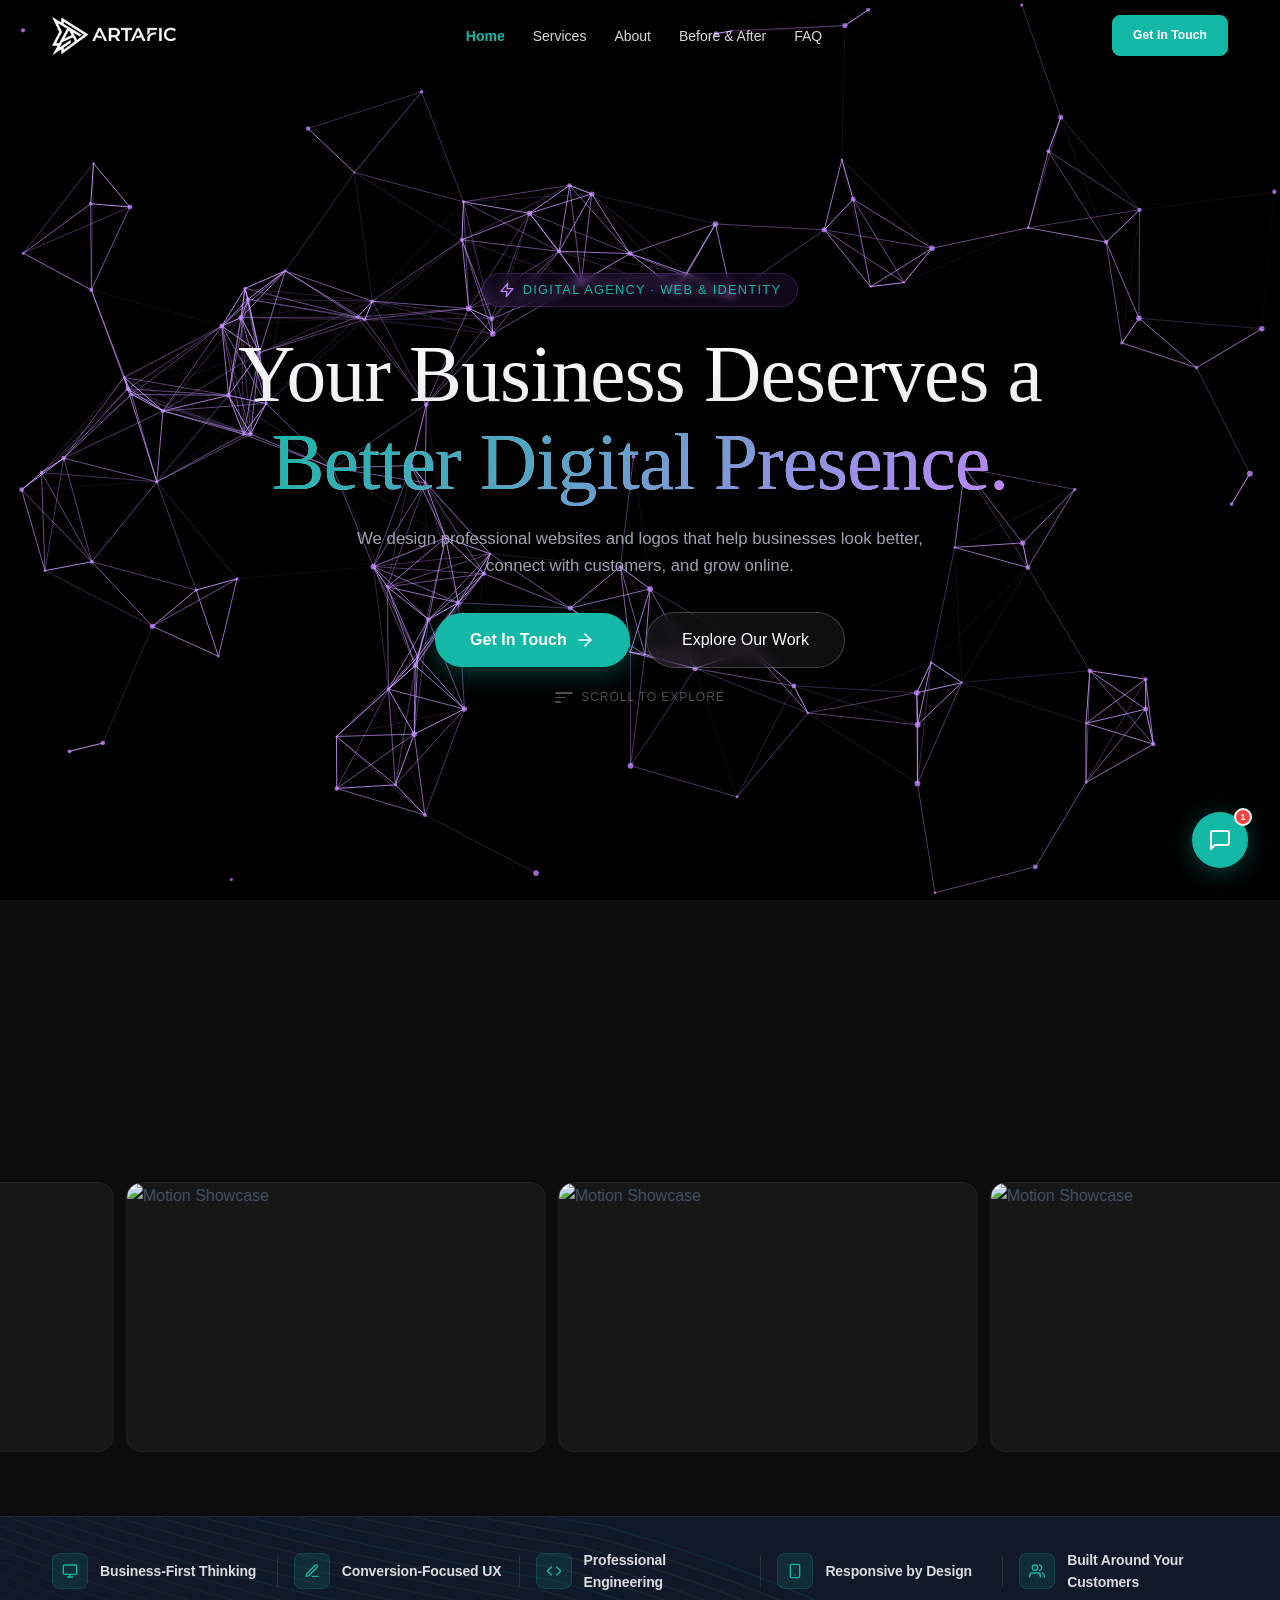
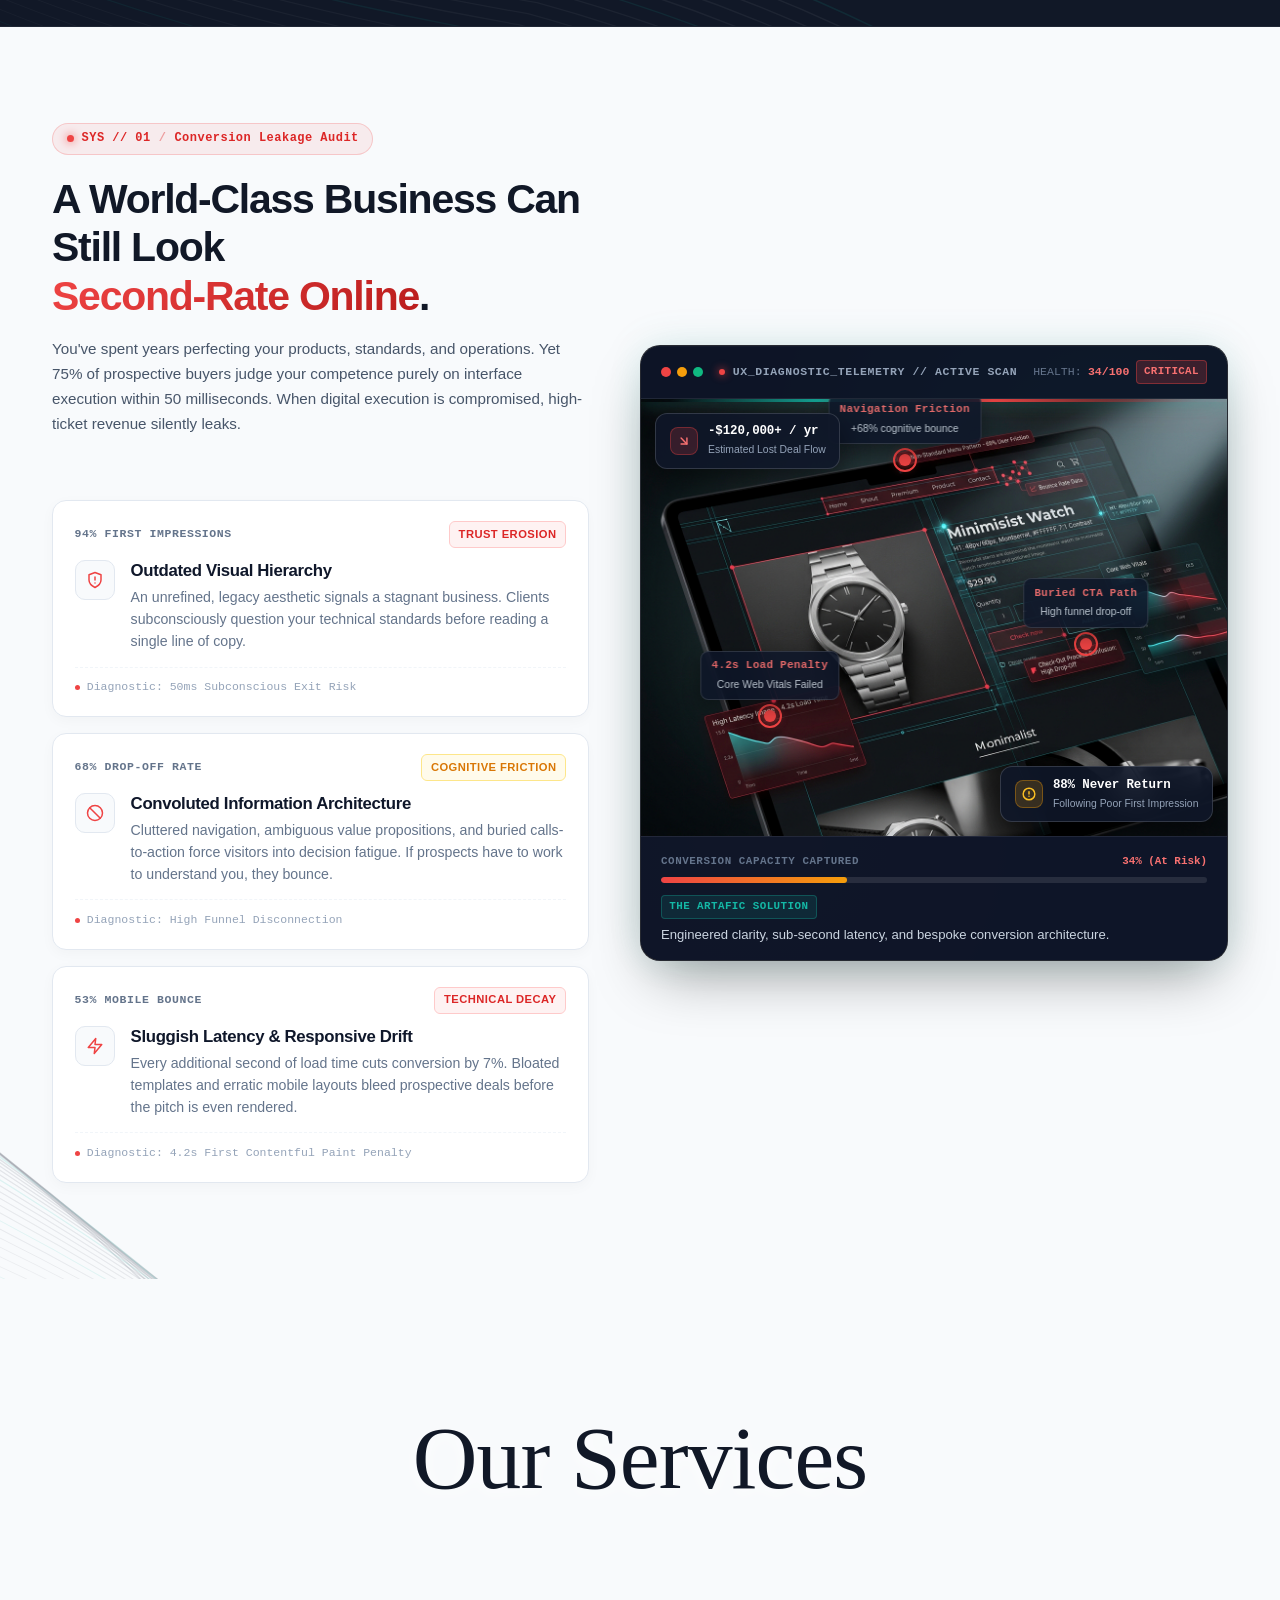
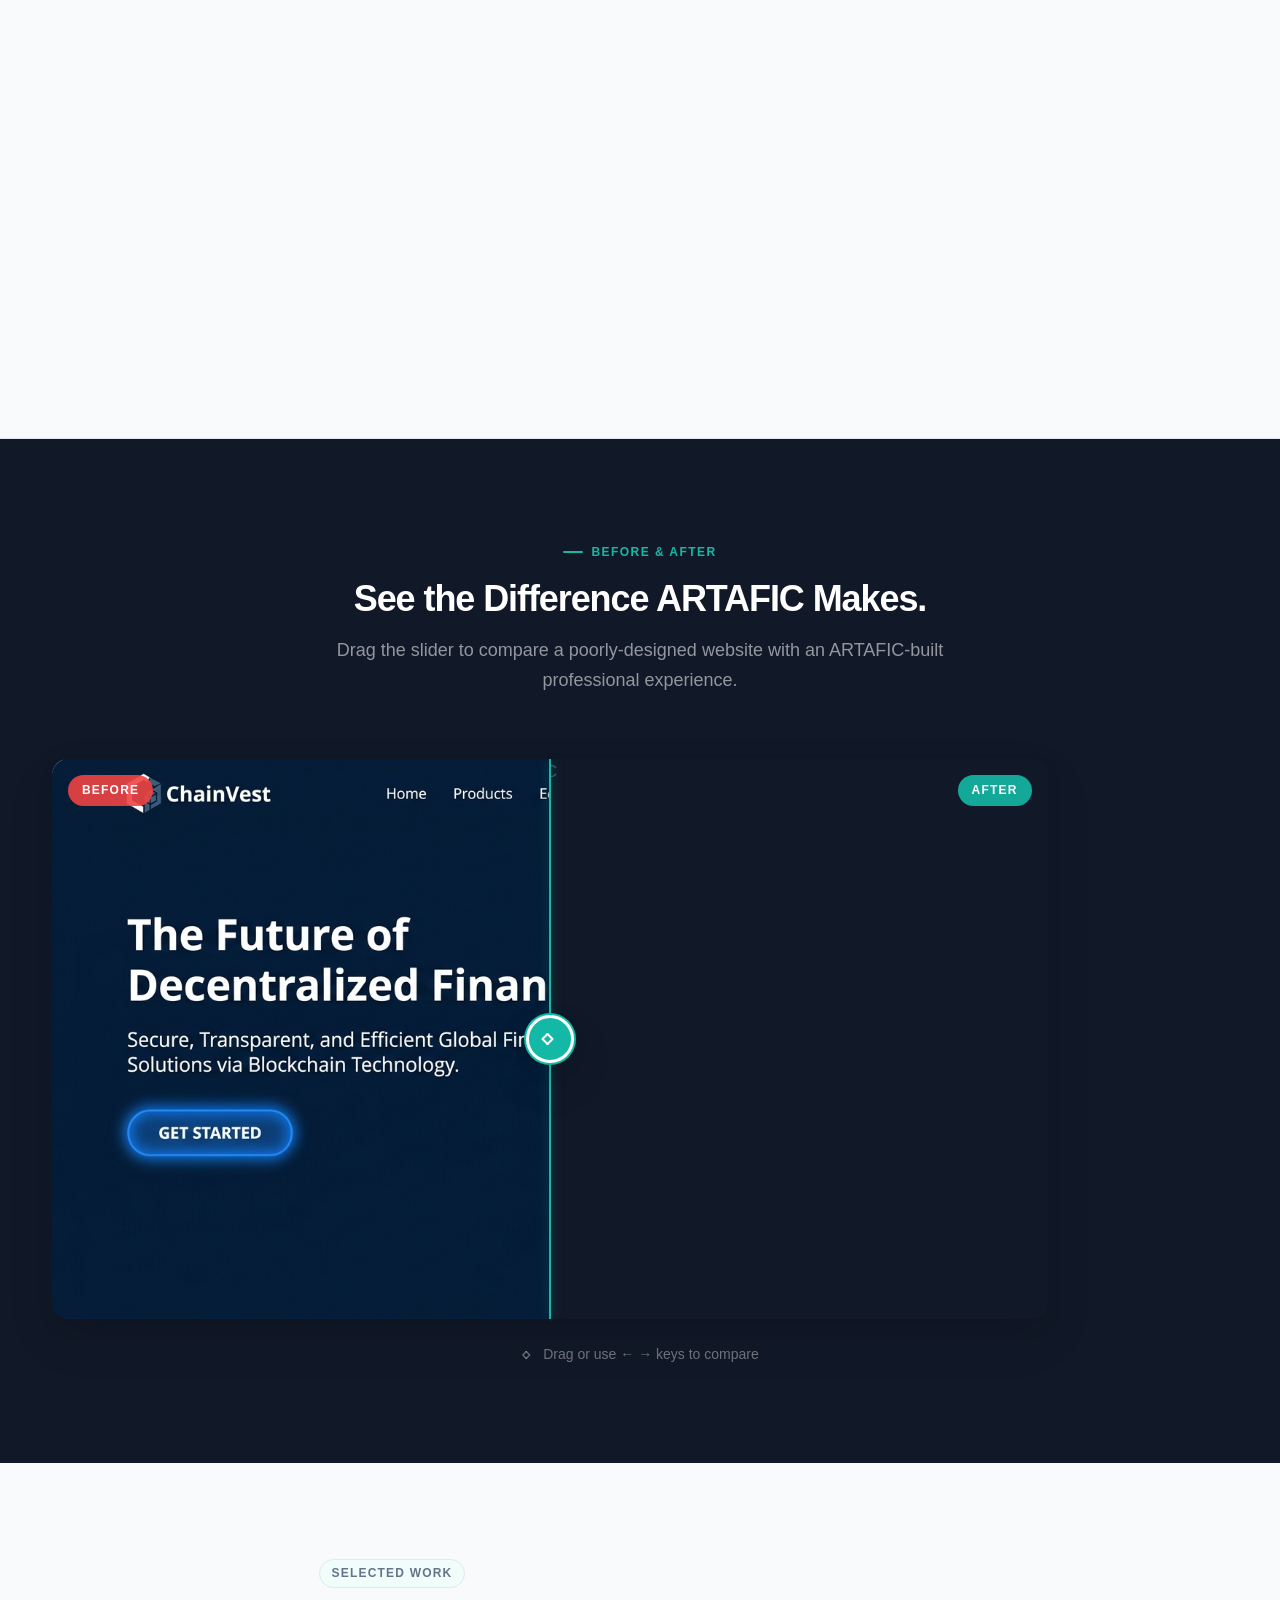
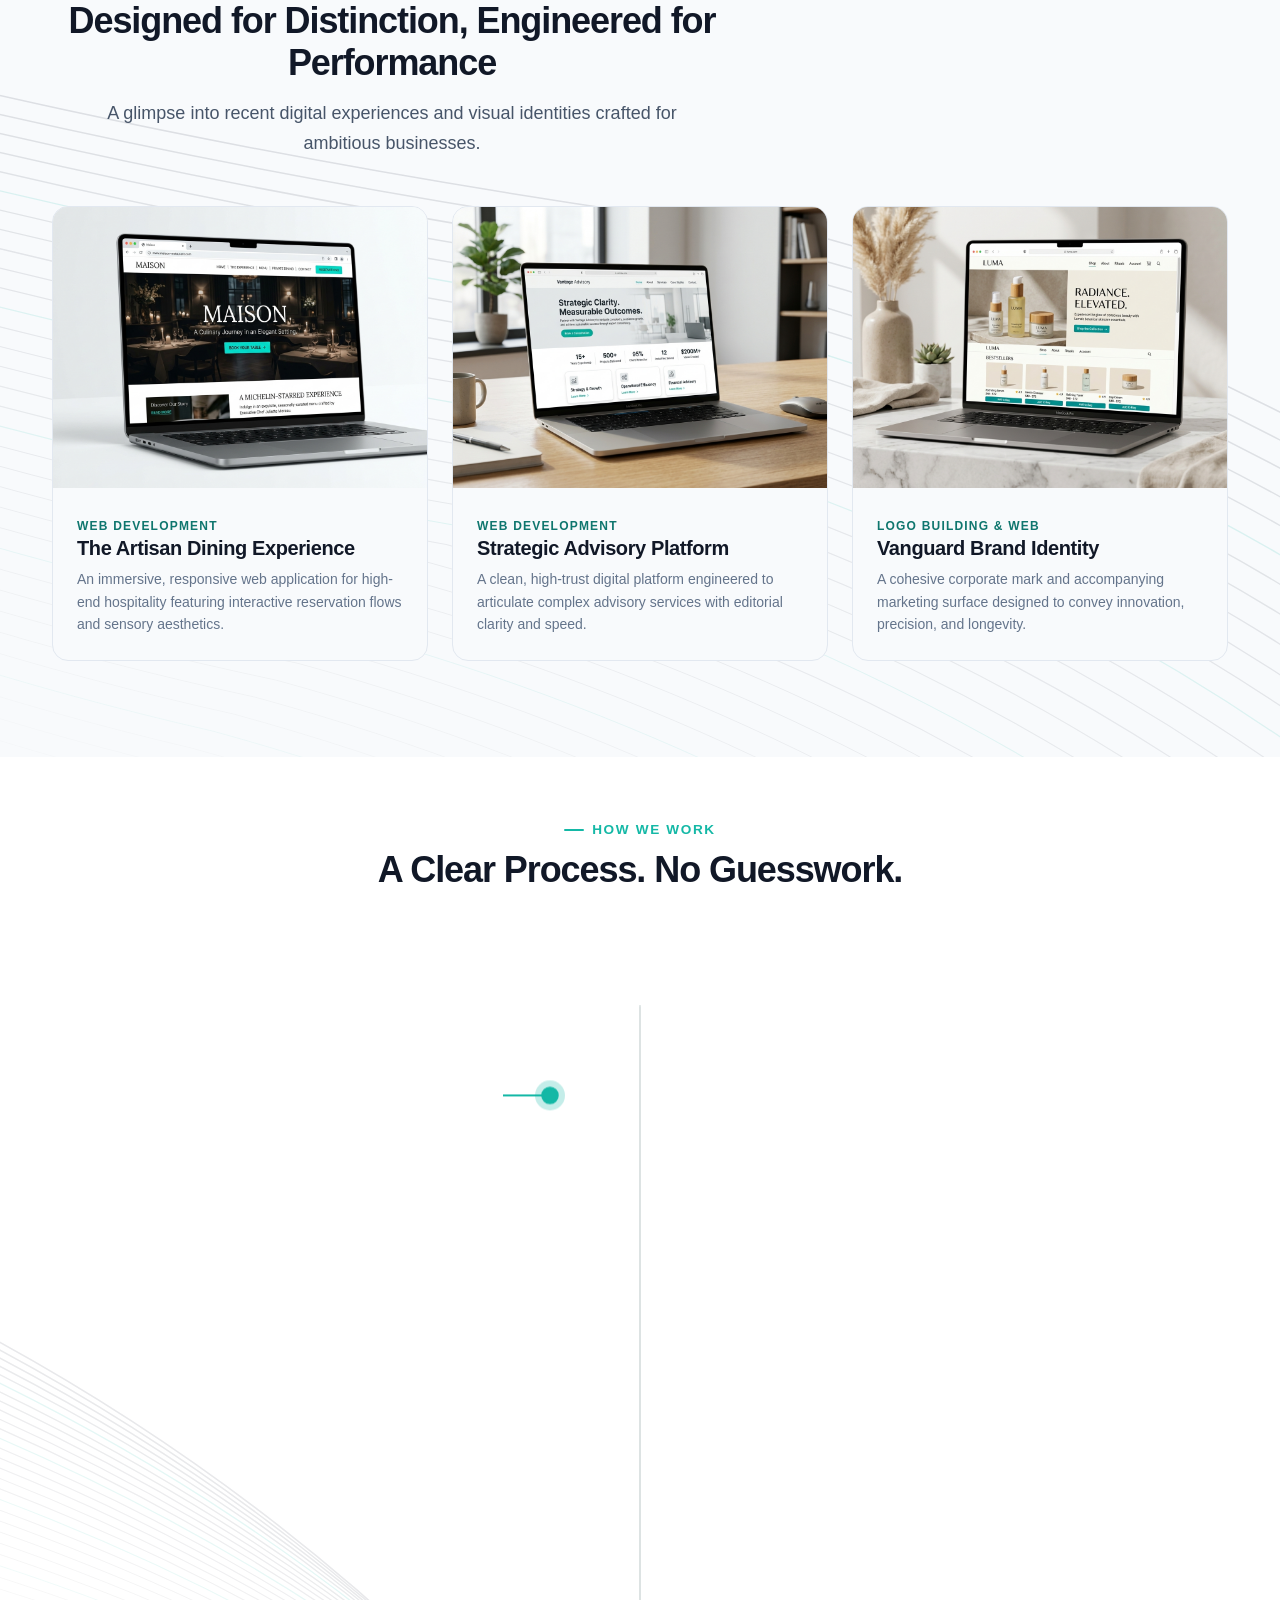
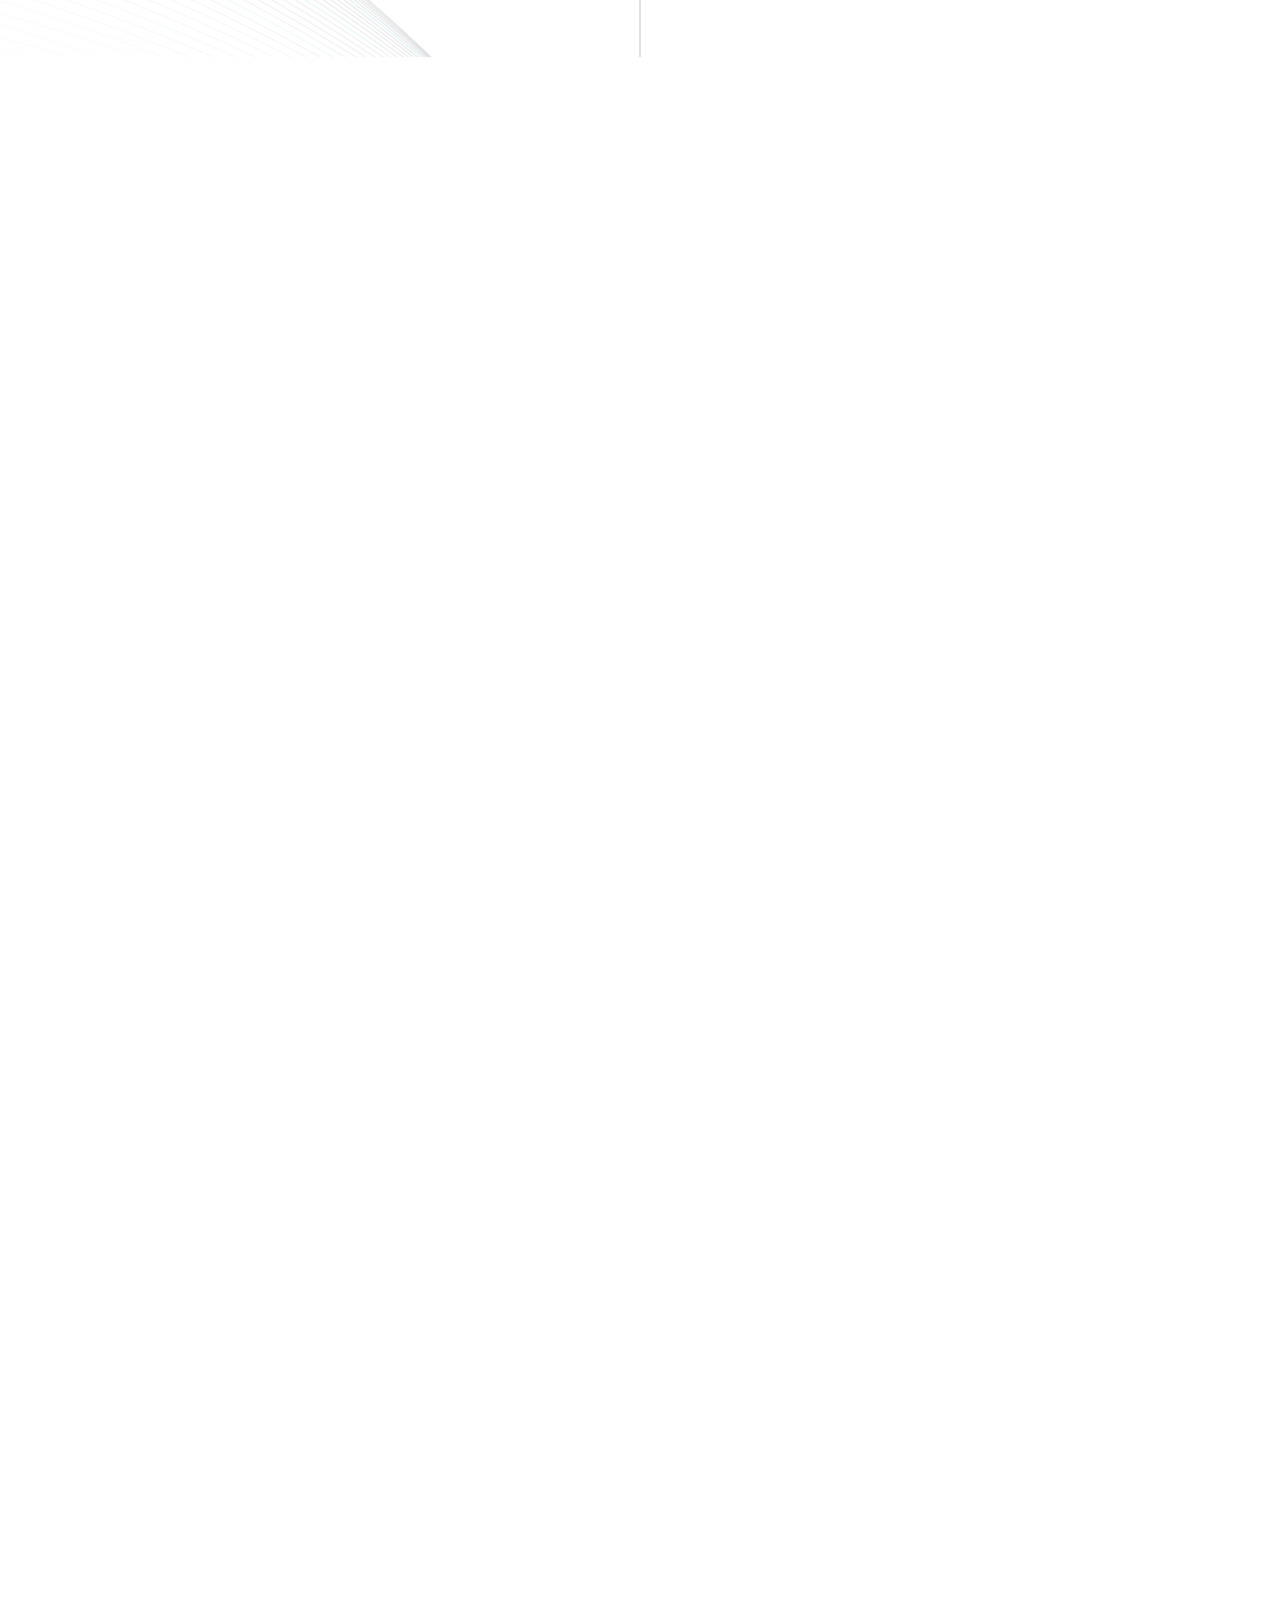
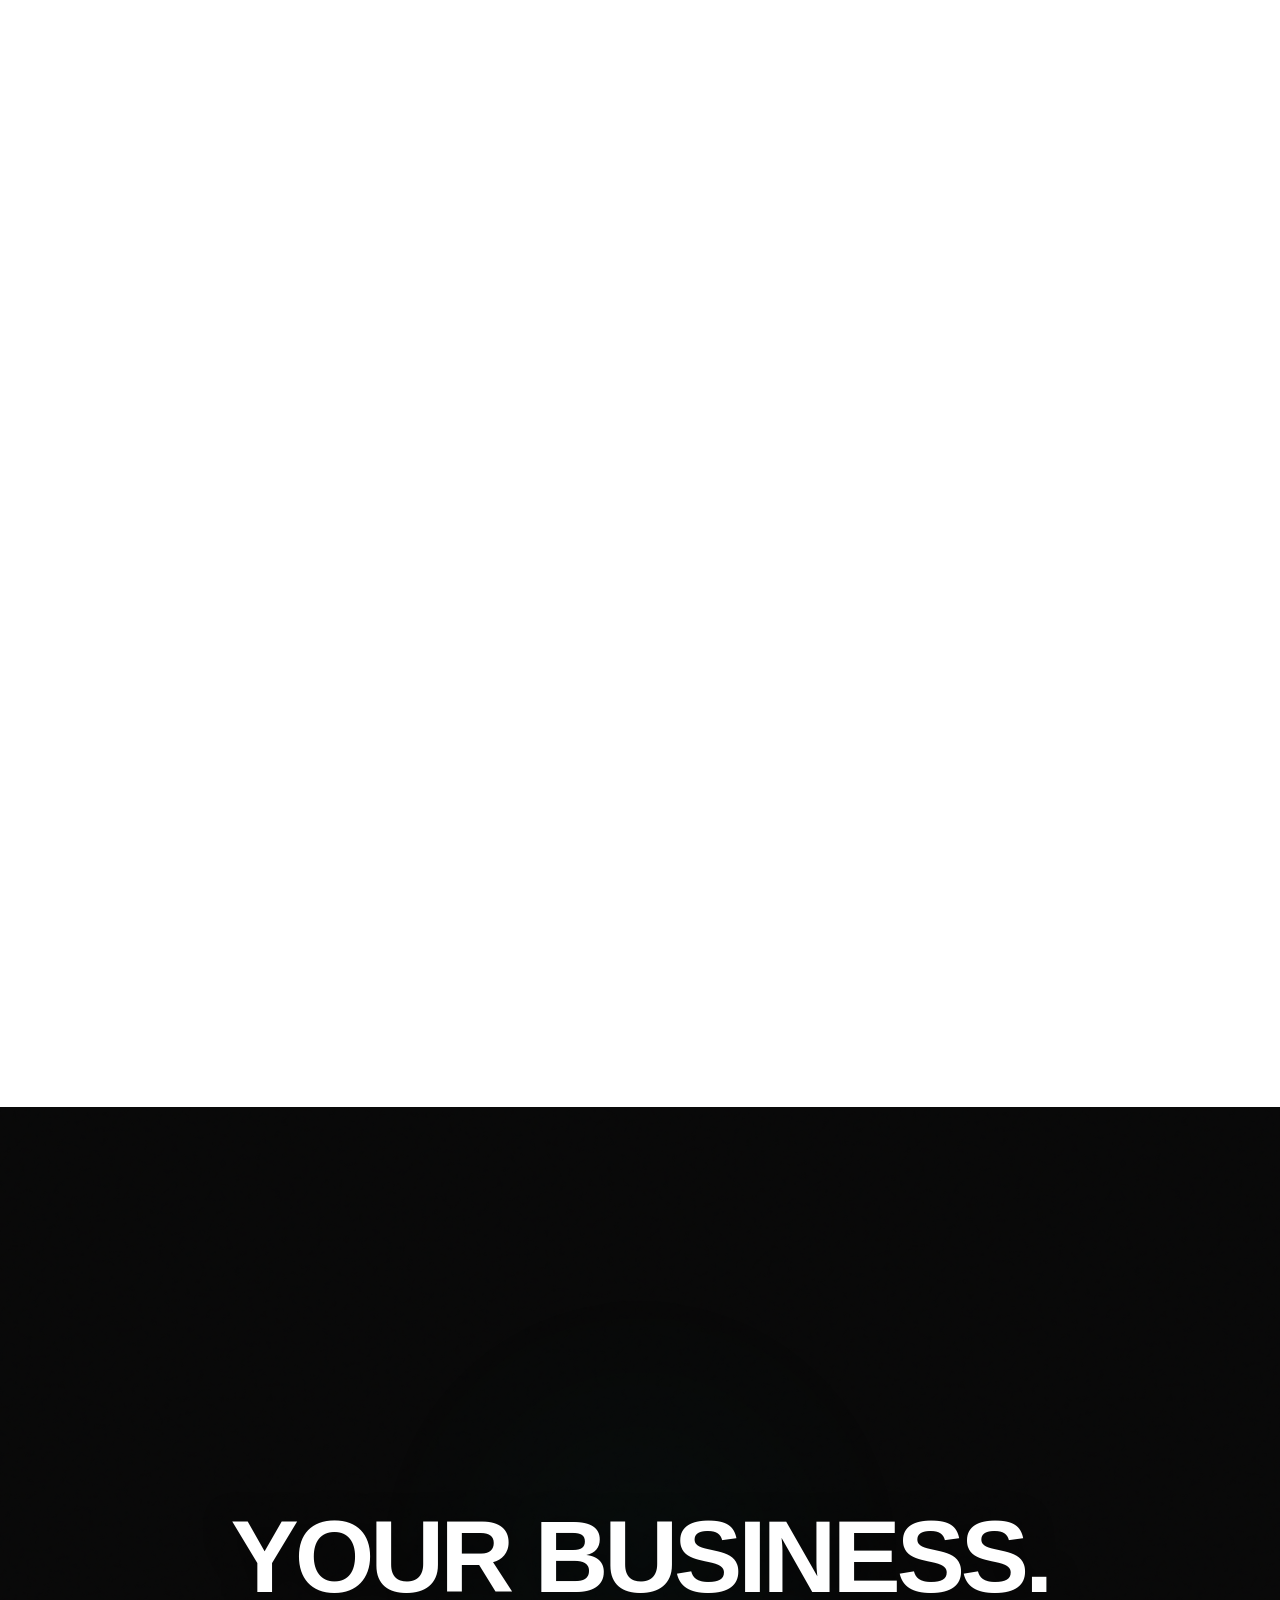
==== commit d912f8b9: "feat: renew and modernize problem section with conversion leakage audit telemetry, interactive HUD, " ====
--- a/index.html
+++ b/index.html
@@ -334,57 +334,203 @@
 
 
 <!-- ═══════════════════════════════════════════════════════════
-     PROBLEM SECTION
+     PROBLEM SECTION (RENEWED TELEMETRY & CONVERSION AUDIT)
 ═══════════════════════════════════════════════════════════ -->
 <section class="problem section" id="problem" aria-labelledby="problem-title">
   <div class="floating-paths-bg" data-pos="1.5" data-theme="light" style="opacity: 0.55;"></div>
   <div class="container">
     <div class="problem__grid">
 
+      <!-- Left Column: Content & Interactive Problem Diagnostics -->
       <div class="problem__content">
         <div class="section-header" data-reveal>
-          <p class="section-label">The Problem</p>
-          <h2 class="section-title" id="problem-title">A Good Business Can Still Look Bad Online.</h2>
-          <p class="section-subtitle">
-            You can have an exceptional product or service and still lose customers because your website doesn't reflect that quality. Visitors judge credibility in seconds.
+          <div class="problem__badge">
+            <span class="problem__badge-dot" aria-hidden="true"></span>
+            <span class="problem__badge-code">SYS // 01</span>
+            <span class="problem__badge-sep" aria-hidden="true">/</span>
+            <span class="problem__badge-text">Conversion Leakage Audit</span>
+          </div>
+          <h2 class="section-title problem__title" id="problem-title">
+            A World-Class Business Can Still Look <span class="problem__title-highlight">Second-Rate Online</span>.
+          </h2>
+          <p class="section-subtitle problem__subtitle">
+            You've spent years perfecting your products, standards, and operations. Yet 75% of prospective buyers judge your competence purely on interface execution within 50 milliseconds. When digital execution is compromised, high-ticket revenue silently leaks.
           </p>
         </div>
 
-        <ul class="problem__list" aria-label="Common website problems">
-          <li class="problem__list-item" data-reveal data-reveal-delay="1">
-            <div class="problem__list-icon" aria-hidden="true">
-              <svg xmlns="http://www.w3.org/2000/svg" width="16" height="16" viewBox="0 0 24 24" fill="none" stroke="currentColor" stroke-width="2.5" stroke-linecap="round" stroke-linejoin="round"><circle cx="12" cy="12" r="10"/><line x1="15" y1="9" x2="9" y2="15"/><line x1="9" y1="9" x2="15" y2="15"/></svg>
-            </div>
-            <div class="problem__list-body">
-              <p class="problem__list-title">Outdated visual design</p>
-              <p class="problem__list-desc">A website that looks five years old signals to visitors that the business may not be keeping up.</p>
-            </div>
-          </li>
-          <li class="problem__list-item" data-reveal data-reveal-delay="2">
-            <div class="problem__list-icon" aria-hidden="true">
-              <svg xmlns="http://www.w3.org/2000/svg" width="16" height="16" viewBox="0 0 24 24" fill="none" stroke="currentColor" stroke-width="2.5" stroke-linecap="round" stroke-linejoin="round"><circle cx="12" cy="12" r="10"/><line x1="15" y1="9" x2="9" y2="15"/><line x1="9" y1="9" x2="15" y2="15"/></svg>
-            </div>
-            <div class="problem__list-body">
-              <p class="problem__list-title">Confusing navigation &amp; structure</p>
-              <p class="problem__list-desc">Visitors can't find what they need. Confusion turns into exit — and lost potential customers.</p>
-            </div>
-          </li>
-          <li class="problem__list-item" data-reveal data-reveal-delay="3">
-            <div class="problem__list-icon" aria-hidden="true">
-              <svg xmlns="http://www.w3.org/2000/svg" width="16" height="16" viewBox="0 0 24 24" fill="none" stroke="currentColor" stroke-width="2.5" stroke-linecap="round" stroke-linejoin="round"><circle cx="12" cy="12" r="10"/><line x1="15" y1="9" x2="9" y2="15"/><line x1="9" y1="9" x2="15" y2="15"/></svg>
-            </div>
-            <div class="problem__list-body">
-              <p class="problem__list-title">Slow loading times</p>
-              <p class="problem__list-desc">If your site takes more than a few seconds to load, visitors will leave before they even see your work.</p>
-            </div>
-          </li>
-        </ul>
-      </div>
-
+        <div class="problem__cards" role="list" aria-label="Critical Digital Failure Points">
+          
+          <!-- Diagnostic Card 01 -->
+          <div class="problem__card" data-reveal data-reveal-delay="1" data-hotspot="1" role="listitem">
+            <div class="problem__card-header">
+              <span class="problem__card-metric">94% FIRST IMPRESSIONS</span>
+              <span class="problem__card-tag problem__card-tag--danger">Trust Erosion</span>
+            </div>
+            <div class="problem__card-main">
+              <div class="problem__card-icon" aria-hidden="true">
+                <svg xmlns="http://www.w3.org/2000/svg" width="18" height="18" viewBox="0 0 24 24" fill="none" stroke="currentColor" stroke-width="2" stroke-linecap="round" stroke-linejoin="round"><path d="M12 22s8-4 8-10V5l-8-3-8 3v7c0 6 8 10 8 10z"/><line x1="12" y1="8" x2="12" y2="12"/><line x1="12" y1="16" x2="12.01" y2="16"/></svg>
+              </div>
+              <div class="problem__card-text">
+                <h3 class="problem__card-title">Outdated Visual Hierarchy</h3>
+                <p class="problem__card-desc">An unrefined, legacy aesthetic signals a stagnant business. Clients subconsciously question your technical standards before reading a single line of copy.</p>
+              </div>
+            </div>
+            <div class="problem__card-footer">
+              <span class="problem__card-telemetry"><span class="problem__card-bullet"></span>Diagnostic: 50ms Subconscious Exit Risk</span>
+            </div>
+          </div>
+
+          <!-- Diagnostic Card 02 -->
+          <div class="problem__card" data-reveal data-reveal-delay="2" data-hotspot="2" role="listitem">
+            <div class="problem__card-header">
+              <span class="problem__card-metric">68% DROP-OFF RATE</span>
+              <span class="problem__card-tag problem__card-tag--warning">Cognitive Friction</span>
+            </div>
+            <div class="problem__card-main">
+              <div class="problem__card-icon" aria-hidden="true">
+                <svg xmlns="http://www.w3.org/2000/svg" width="18" height="18" viewBox="0 0 24 24" fill="none" stroke="currentColor" stroke-width="2" stroke-linecap="round" stroke-linejoin="round"><circle cx="12" cy="12" r="10"/><line x1="4.93" y1="4.93" x2="19.07" y2="19.07"/></svg>
+              </div>
+              <div class="problem__card-text">
+                <h3 class="problem__card-title">Convoluted Information Architecture</h3>
+                <p class="problem__card-desc">Cluttered navigation, ambiguous value propositions, and buried calls-to-action force visitors into decision fatigue. If prospects have to work to understand you, they bounce.</p>
+              </div>
+            </div>
+            <div class="problem__card-footer">
+              <span class="problem__card-telemetry"><span class="problem__card-bullet"></span>Diagnostic: High Funnel Disconnection</span>
+            </div>
+          </div>
+
+          <!-- Diagnostic Card 03 -->
+          <div class="problem__card" data-reveal data-reveal-delay="3" data-hotspot="3" role="listitem">
+            <div class="problem__card-header">
+              <span class="problem__card-metric">53% MOBILE BOUNCE</span>
+              <span class="problem__card-tag problem__card-tag--danger">Technical Decay</span>
+            </div>
+            <div class="problem__card-main">
+              <div class="problem__card-icon" aria-hidden="true">
+                <svg xmlns="http://www.w3.org/2000/svg" width="18" height="18" viewBox="0 0 24 24" fill="none" stroke="currentColor" stroke-width="2" stroke-linecap="round" stroke-linejoin="round"><polygon points="13 2 3 14 12 14 11 22 21 10 12 10 13 2"/></svg>
+              </div>
+              <div class="problem__card-text">
+                <h3 class="problem__card-title">Sluggish Latency &amp; Responsive Drift</h3>
+                <p class="problem__card-desc">Every additional second of load time cuts conversion by 7%. Bloated templates and erratic mobile layouts bleed prospective deals before the pitch is even rendered.</p>
+              </div>
+            </div>
+            <div class="problem__card-footer">
+              <span class="problem__card-telemetry"><span class="problem__card-bullet"></span>Diagnostic: 4.2s First Contentful Paint Penalty</span>
+            </div>
+          </div>
+
+        </div>
+      </div>
+
+      <!-- Right Column: Interactive Diagnostic Telemetry Visual -->
       <div class="problem__visual" data-reveal data-reveal-delay="2">
-        <div class="problem__visual-card">
-          <div class="problem__visual-stat" style="font-size: 1.35rem; font-weight: 700; color: var(--color-teal-dark); margin-bottom: 0.5rem; line-height: 1.3;">First Impressions Matter</div>
-          <p class="problem__visual-text">Your website is often the very first interaction a potential client has with your business. Make it count.</p>
+        <div class="problem__telemetry-hud" id="problem-telemetry-hud">
+          
+          <!-- Ambient Background Glow Effect -->
+          <div class="problem__hud-ambient" aria-hidden="true"></div>
+
+          <!-- Window Top Bar (Terminal / Mac Style) -->
+          <div class="problem__hud-header">
+            <div class="problem__hud-dots" aria-hidden="true">
+              <span class="problem__hud-dot problem__hud-dot--red"></span>
+              <span class="problem__hud-dot problem__hud-dot--amber"></span>
+              <span class="problem__hud-dot problem__hud-dot--green"></span>
+            </div>
+            <div class="problem__hud-title">
+              <span class="problem__hud-pulse-live" aria-hidden="true"></span>
+              <span>UX_DIAGNOSTIC_TELEMETRY // ACTIVE SCAN</span>
+            </div>
+            <div class="problem__hud-score">
+              <span class="problem__hud-score-label">HEALTH:</span>
+              <span class="problem__hud-score-val">34/100</span>
+              <span class="problem__hud-score-badge">CRITICAL</span>
+            </div>
+          </div>
+
+          <!-- Screen Container with Generated Reference Asset & Dynamic Overlays -->
+          <div class="problem__hud-screen">
+            <img src="assets/images/problem-audit-visual.jpg" 
+                 alt="UI UX audit and conversion telemetry diagnostic visualization" 
+                 class="problem__hud-img" 
+                 loading="lazy" 
+                 width="800" 
+                 height="600" />
+            
+            <!-- Animated Cybernetic Scan Beam -->
+            <div class="problem__hud-scan-beam" aria-hidden="true"></div>
+
+            <!-- Interactive Hotspot 1: Navigation Friction -->
+            <div class="problem__hotspot problem__hotspot--1" data-hotspot-id="1">
+              <div class="problem__hotspot-ping" aria-hidden="true"></div>
+              <div class="problem__hotspot-center" aria-hidden="true"></div>
+              <div class="problem__hotspot-tooltip">
+                <span class="problem__tooltip-title">Navigation Friction</span>
+                <span class="problem__tooltip-desc">+68% cognitive bounce</span>
+              </div>
+            </div>
+
+            <!-- Interactive Hotspot 2: Architectural Confusion -->
+            <div class="problem__hotspot problem__hotspot--2" data-hotspot-id="2">
+              <div class="problem__hotspot-ping" aria-hidden="true"></div>
+              <div class="problem__hotspot-center" aria-hidden="true"></div>
+              <div class="problem__hotspot-tooltip">
+                <span class="problem__tooltip-title">Buried CTA Path</span>
+                <span class="problem__tooltip-desc">High funnel drop-off</span>
+              </div>
+            </div>
+
+            <!-- Interactive Hotspot 3: Latency & Speed -->
+            <div class="problem__hotspot problem__hotspot--3" data-hotspot-id="3">
+              <div class="problem__hotspot-ping" aria-hidden="true"></div>
+              <div class="problem__hotspot-center" aria-hidden="true"></div>
+              <div class="problem__hotspot-tooltip">
+                <span class="problem__tooltip-title">4.2s Load Penalty</span>
+                <span class="problem__tooltip-desc">Core Web Vitals Failed</span>
+              </div>
+            </div>
+
+            <!-- Floating Telemetry Glass Chip (Top-Left) -->
+            <div class="problem__float-chip problem__float-chip--top">
+              <div class="problem__float-chip-icon problem__float-chip-icon--down" aria-hidden="true">
+                <svg xmlns="http://www.w3.org/2000/svg" width="14" height="14" viewBox="0 0 24 24" fill="none" stroke="currentColor" stroke-width="2.5" stroke-linecap="round" stroke-linejoin="round"><line x1="7" y1="7" x2="17" y2="17"/><polyline points="17 7 17 17 7 17"/></svg>
+              </div>
+              <div class="problem__float-chip-info">
+                <span class="problem__float-chip-val">-$120,000+ / yr</span>
+                <span class="problem__float-chip-lbl">Estimated Lost Deal Flow</span>
+              </div>
+            </div>
+
+            <!-- Floating Telemetry Glass Chip (Bottom-Right) -->
+            <div class="problem__float-chip problem__float-chip--bottom">
+              <div class="problem__float-chip-icon problem__float-chip-icon--alert" aria-hidden="true">
+                <svg xmlns="http://www.w3.org/2000/svg" width="14" height="14" viewBox="0 0 24 24" fill="none" stroke="currentColor" stroke-width="2.5" stroke-linecap="round" stroke-linejoin="round"><circle cx="12" cy="12" r="10"/><line x1="12" y1="8" x2="12" y2="12"/><line x1="12" y1="16" x2="12.01" y2="16"/></svg>
+              </div>
+              <div class="problem__float-chip-info">
+                <span class="problem__float-chip-val">88% Never Return</span>
+                <span class="problem__float-chip-lbl">Following Poor First Impression</span>
+              </div>
+            </div>
+
+          </div>
+
+          <!-- Bottom Telemetry Resolution Bar -->
+          <div class="problem__hud-footer">
+            <div class="problem__hud-gauge-wrap">
+              <div class="problem__hud-gauge-header">
+                <span class="problem__hud-gauge-title">CONVERSION CAPACITY CAPTURED</span>
+                <span class="problem__hud-gauge-num">34% (At Risk)</span>
+              </div>
+              <div class="problem__hud-gauge-bar">
+                <div class="problem__hud-gauge-fill" style="width: 34%;"></div>
+              </div>
+            </div>
+            <div class="problem__hud-remedy">
+              <span class="problem__hud-remedy-badge">THE ARTAFIC SOLUTION</span>
+              <p class="problem__hud-remedy-text">Engineered clarity, sub-second latency, and bespoke conversion architecture.</p>
+            </div>
+          </div>
+
         </div>
       </div>
 
--- a/css/styles.css
+++ b/css/styles.css
@@ -1221,106 +1221,629 @@
    ──────────────────────────────────────────────────────────── */
 .problem {
   padding: var(--space-24) 0;
-  background: var(--color-bg-alt);
+  background: #F8FAFC;
+  position: relative;
+  overflow: hidden;
 }
 
 .problem__grid {
   display: grid;
-  grid-template-columns: 1fr 1fr;
-  gap: var(--space-16);
-  align-items: center;
-}
-
-.problem__content {}
-
-.problem__list {
-  margin-top: var(--space-8);
+  grid-template-columns: 1.05fr 1.15fr;
+  gap: clamp(2rem, 4vw, 4rem);
+  align-items: center;
+  position: relative;
+  z-index: 2;
+}
+
+.problem__content {
+  position: relative;
+}
+
+/* Badge / Pill */
+.problem__badge {
+  display: inline-flex;
+  align-items: center;
+  gap: 0.5rem;
+  padding: 0.35rem 0.85rem;
+  border-radius: 9999px;
+  background: rgba(239, 68, 68, 0.08);
+  border: 1px solid rgba(239, 68, 68, 0.22);
+  font-family: 'SFMono-Regular', Consolas, 'Liberation Mono', Menlo, monospace;
+  font-size: 0.75rem;
+  font-weight: 600;
+  color: #DC2626;
+  margin-bottom: 1.25rem;
+  letter-spacing: 0.04em;
+}
+
+.problem__badge-dot {
+  width: 7px;
+  height: 7px;
+  border-radius: 50%;
+  background: #EF4444;
+  box-shadow: 0 0 10px #EF4444;
+  animation: problemPing 2s cubic-bezier(0, 0, 0.2, 1) infinite;
+}
+
+.problem__badge-sep {
+  color: rgba(220, 38, 38, 0.4);
+}
+
+.problem__title {
+  font-family: var(--font-heading);
+  font-size: clamp(2rem, 3.2vw, 2.75rem);
+  font-weight: 800;
+  line-height: 1.18;
+  letter-spacing: -0.03em;
+  color: var(--color-charcoal);
+  margin-bottom: 1rem;
+}
+
+.problem__title-highlight {
+  background: linear-gradient(135deg, #EF4444 0%, #B91C1C 100%);
+  -webkit-background-clip: text;
+  -webkit-text-fill-color: transparent;
+  display: inline-block;
+  position: relative;
+}
+
+.problem__subtitle {
+  font-size: clamp(0.95rem, 1.1vw, 1.05rem);
+  line-height: 1.65;
+  color: #475569;
+  max-width: 540px;
+  margin-bottom: 1.75rem;
+}
+
+/* Diagnostic Cards List */
+.problem__cards {
   display: flex;
   flex-direction: column;
-  gap: var(--space-4);
-}
-
-.problem__list-item {
+  gap: 1rem;
+}
+
+.problem__card {
+  position: relative;
+  padding: 1.25rem 1.35rem;
+  border-radius: 14px;
+  background: #FFFFFF;
+  border: 1px solid #E2E8F0;
+  box-shadow: 0 4px 14px rgba(15, 23, 42, 0.03);
+  transition: transform 0.28s cubic-bezier(0.16, 1, 0.3, 1), 
+              border-color 0.28s ease, 
+              box-shadow 0.28s ease;
+  cursor: default;
+  overflow: hidden;
+}
+
+.problem__card::before {
+  content: '';
+  position: absolute;
+  left: 0;
+  top: 0;
+  bottom: 0;
+  width: 4px;
+  background: #EF4444;
+  opacity: 0;
+  transition: opacity 0.25s ease;
+}
+
+.problem__card:hover,
+.problem__card.is-active {
+  border-color: #CBD5E1;
+  box-shadow: 0 12px 28px -6px rgba(15, 23, 42, 0.08);
+  transform: translateY(-3px);
+}
+
+.problem__card:hover::before,
+.problem__card.is-active::before {
+  opacity: 1;
+}
+
+.problem__card-header {
+  display: flex;
+  align-items: center;
+  justify-content: space-between;
+  margin-bottom: 0.75rem;
+}
+
+.problem__card-metric {
+  font-family: 'SFMono-Regular', Consolas, monospace;
+  font-size: 0.72rem;
+  font-weight: 700;
+  letter-spacing: 0.05em;
+  color: #64748B;
+}
+
+.problem__card-tag {
+  font-size: 0.7rem;
+  font-weight: 700;
+  padding: 0.2rem 0.55rem;
+  border-radius: 6px;
+  text-transform: uppercase;
+  letter-spacing: 0.04em;
+}
+
+.problem__card-tag--danger {
+  background: #FEF2F2;
+  color: #DC2626;
+  border: 1px solid #FECACA;
+}
+
+.problem__card-tag--warning {
+  background: #FFFBEB;
+  color: #D97706;
+  border: 1px solid #FDE68A;
+}
+
+.problem__card-main {
   display: flex;
   align-items: flex-start;
-  gap: var(--space-4);
-  padding: var(--space-4);
-  border-radius: var(--radius-md);
-  background: var(--color-surface);
-  border: 1px solid var(--color-border);
-  transition: border-color var(--duration-base), box-shadow var(--duration-base);
-}
-
-.problem__list-item:hover {
-  border-color: var(--color-border-dark);
-  box-shadow: var(--shadow-sm);
-}
-
-.problem__list-icon {
-  width: 36px;
-  height: 36px;
-  border-radius: var(--radius-sm);
-  background: #FEF2F2;
-  border: 1px solid #FECACA;
+  gap: 1rem;
+}
+
+.problem__card-icon {
+  width: 40px;
+  height: 40px;
+  border-radius: 10px;
+  background: #F8FAFC;
+  border: 1px solid #E2E8F0;
   display: flex;
   align-items: center;
   justify-content: center;
   flex-shrink: 0;
-  margin-top: 2px;
-}
-
-.problem__list-icon svg {
-  width: 16px;
-  height: 16px;
   color: #EF4444;
-}
-
-.problem__list-body {}
-
-.problem__list-title {
+  transition: transform 0.25s ease, background 0.25s ease, border-color 0.25s ease;
+}
+
+.problem__card:hover .problem__card-icon,
+.problem__card.is-active .problem__card-icon {
+  transform: scale(1.08);
+  background: #FEF2F2;
+  border-color: #FECACA;
+}
+
+.problem__card-title {
   font-family: var(--font-heading);
-  font-size: var(--text-sm);
-  font-weight: var(--weight-semibold);
-  color: var(--color-charcoal);
-  margin-bottom: var(--space-1);
-}
-
-.problem__list-desc {
-  font-size: var(--text-sm);
-  color: var(--color-text-muted);
-  line-height: 1.5;
-}
-
+  font-size: 1.05rem;
+  font-weight: 700;
+  color: #0F172A;
+  margin-bottom: 0.35rem;
+  line-height: 1.3;
+}
+
+.problem__card-desc {
+  font-size: 0.885rem;
+  line-height: 1.55;
+  color: #64748B;
+  margin: 0;
+}
+
+.problem__card-footer {
+  margin-top: 0.85rem;
+  padding-top: 0.65rem;
+  border-top: 1px dashed #F1F5F9;
+  display: flex;
+  align-items: center;
+  justify-content: space-between;
+}
+
+.problem__card-telemetry {
+  display: inline-flex;
+  align-items: center;
+  gap: 0.45rem;
+  font-family: 'SFMono-Regular', Consolas, monospace;
+  font-size: 0.72rem;
+  color: #94A3B8;
+}
+
+.problem__card-bullet {
+  width: 5px;
+  height: 5px;
+  border-radius: 50%;
+  background: #EF4444;
+}
+
+/* ────────────────────────────────────────────────────────────
+   PROBLEM VISUAL: TELEMETRY HUD & AUDIT SCANNER
+   ──────────────────────────────────────────────────────────── */
 .problem__visual {
   position: relative;
-}
-
-.problem__comparison {
-  border-radius: var(--radius-xl);
+  perspective: 1200px;
+}
+
+.problem__telemetry-hud {
+  position: relative;
+  background: #090D16;
+  border: 1px solid rgba(255, 255, 255, 0.12);
+  border-radius: 20px;
+  box-shadow: 0 25px 60px -15px rgba(0, 0, 0, 0.4), 
+              0 0 40px rgba(20, 184, 166, 0.12), 
+              inset 0 1px 0 rgba(255, 255, 255, 0.15);
   overflow: hidden;
-  box-shadow: var(--shadow-xl), 0 0 0 1px var(--color-border);
-}
-
-.problem__solution {
-  margin-top: var(--space-8);
-  padding: var(--space-6);
-  border-radius: var(--radius-lg);
-  background: linear-gradient(135deg, var(--color-teal-light), rgba(230,250,248,0.4));
-  border: 1px solid var(--color-teal-mid);
-}
-
-.problem__solution-title {
-  font-family: var(--font-heading);
-  font-size: var(--text-base);
-  font-weight: var(--weight-bold);
-  color: var(--color-teal-darker);
-  margin-bottom: var(--space-2);
-}
-
-.problem__solution-text {
-  font-size: var(--text-sm);
-  color: var(--color-teal-dark);
-  line-height: 1.6;
+  transition: transform 0.3s cubic-bezier(0.16, 1, 0.3, 1), 
+              box-shadow 0.3s cubic-bezier(0.16, 1, 0.3, 1);
+}
+
+.problem__telemetry-hud:hover {
+  box-shadow: 0 32px 70px -15px rgba(0, 0, 0, 0.5), 
+              0 0 50px rgba(20, 184, 166, 0.18), 
+              inset 0 1px 0 rgba(255, 255, 255, 0.2);
+}
+
+.problem__hud-ambient {
+  position: absolute;
+  inset: 0;
+  background: radial-gradient(circle at 80% 20%, rgba(20, 184, 166, 0.18), transparent 50%),
+              radial-gradient(circle at 20% 80%, rgba(239, 68, 68, 0.15), transparent 50%);
+  pointer-events: none;
+  z-index: 1;
+}
+
+/* HUD Window Top Bar */
+.problem__hud-header {
+  display: flex;
+  align-items: center;
+  justify-content: space-between;
+  padding: 0.85rem 1.25rem;
+  background: rgba(15, 23, 42, 0.85);
+  border-bottom: 1px solid rgba(255, 255, 255, 0.08);
+  position: relative;
+  z-index: 4;
+}
+
+.problem__hud-dots {
+  display: flex;
+  align-items: center;
+  gap: 6px;
+}
+
+.problem__hud-dot {
+  width: 10px;
+  height: 10px;
+  border-radius: 50%;
+}
+
+.problem__hud-dot--red { background: #EF4444; }
+.problem__hud-dot--amber { background: #F59E0B; }
+.problem__hud-dot--green { background: #10B981; }
+
+.problem__hud-title {
+  display: flex;
+  align-items: center;
+  gap: 0.5rem;
+  font-family: 'SFMono-Regular', Consolas, monospace;
+  font-size: 0.72rem;
+  font-weight: 600;
+  color: #94A3B8;
+  letter-spacing: 0.05em;
+}
+
+.problem__hud-pulse-live {
+  width: 6px;
+  height: 6px;
+  border-radius: 50%;
+  background: #EF4444;
+  box-shadow: 0 0 8px #EF4444;
+  animation: problemPing 1.8s infinite;
+}
+
+.problem__hud-score {
+  display: flex;
+  align-items: center;
+  gap: 0.4rem;
+  font-family: 'SFMono-Regular', Consolas, monospace;
+  font-size: 0.72rem;
+  color: #CBD5E1;
+}
+
+.problem__hud-score-label {
+  color: #64748B;
+}
+
+.problem__hud-score-val {
+  font-weight: 700;
+  color: #F87171;
+}
+
+.problem__hud-score-badge {
+  background: rgba(239, 68, 68, 0.2);
+  color: #F87171;
+  border: 1px solid rgba(239, 68, 68, 0.4);
+  padding: 0.15rem 0.45rem;
+  border-radius: 4px;
+  font-weight: 700;
+  font-size: 0.68rem;
+  letter-spacing: 0.03em;
+}
+
+/* Screen Area */
+.problem__hud-screen {
+  position: relative;
+  overflow: hidden;
+  background: #0B0F19;
+  z-index: 2;
+}
+
+.problem__hud-img {
+  width: 100%;
+  height: auto;
+  display: block;
+  object-fit: cover;
+  filter: saturate(1.05) contrast(1.02);
+  transition: transform 0.5s ease;
+}
+
+.problem__telemetry-hud:hover .problem__hud-img {
+  transform: scale(1.015);
+}
+
+/* Animated Cybernetic Scan Beam */
+.problem__hud-scan-beam {
+  position: absolute;
+  top: 0;
+  left: 0;
+  right: 0;
+  height: 3px;
+  background: linear-gradient(90deg, 
+    transparent 5%, 
+    rgba(20, 184, 166, 0.85) 30%, 
+    rgba(239, 68, 68, 0.95) 60%, 
+    transparent 95%
+  );
+  box-shadow: 0 0 16px rgba(20, 184, 166, 0.8), 
+              0 0 32px rgba(239, 68, 68, 0.6);
+  animation: problemScanBeam 4.5s ease-in-out infinite;
+  pointer-events: none;
+  z-index: 5;
+}
+
+@keyframes problemScanBeam {
+  0% { top: 0%; opacity: 0; }
+  10% { opacity: 1; }
+  90% { opacity: 1; }
+  100% { top: 100%; opacity: 0; }
+}
+
+/* Interactive Hotspots */
+.problem__hotspot {
+  position: absolute;
+  width: 24px;
+  height: 24px;
+  cursor: pointer;
+  z-index: 6;
+  transform: translate(-50%, -50%);
+}
+
+.problem__hotspot--1 { top: 14%; left: 45%; }
+.problem__hotspot--2 { top: 56%; right: 20%; }
+.problem__hotspot--3 { bottom: 22%; left: 22%; }
+
+.problem__hotspot-ping {
+  position: absolute;
+  inset: 0;
+  border-radius: 50%;
+  border: 2px solid #EF4444;
+  animation: problemPing 2s cubic-bezier(0, 0, 0.2, 1) infinite;
+}
+
+.problem__hotspot-center {
+  position: absolute;
+  inset: 6px;
+  border-radius: 50%;
+  background: #EF4444;
+  box-shadow: 0 0 12px #EF4444;
+  transition: transform 0.2s ease, background 0.2s ease;
+}
+
+.problem__hotspot:hover .problem__hotspot-center,
+.problem__hotspot.is-highlighted .problem__hotspot-center {
+  transform: scale(1.35);
+  background: #F87171;
+  box-shadow: 0 0 16px #F87171, 0 0 30px #EF4444;
+}
+
+.problem__hotspot-tooltip {
+  position: absolute;
+  bottom: calc(100% + 8px);
+  left: 50%;
+  transform: translateX(-50%) translateY(4px);
+  background: rgba(15, 23, 42, 0.92);
+  backdrop-filter: blur(12px);
+  border: 1px solid rgba(255, 255, 255, 0.14);
+  border-radius: 8px;
+  padding: 0.35rem 0.65rem;
+  white-space: nowrap;
+  pointer-events: none;
+  opacity: 0.9;
+  transition: all 0.2s cubic-bezier(0.16, 1, 0.3, 1);
+  box-shadow: 0 8px 20px rgba(0, 0, 0, 0.4);
+  display: flex;
+  flex-direction: column;
+  align-items: center;
+  gap: 2px;
+}
+
+.problem__hotspot:hover .problem__hotspot-tooltip,
+.problem__hotspot.is-highlighted .problem__hotspot-tooltip {
+  opacity: 1;
+  transform: translateX(-50%) translateY(0);
+  border-color: rgba(239, 68, 68, 0.5);
+  box-shadow: 0 10px 25px rgba(239, 68, 68, 0.25);
+}
+
+.problem__tooltip-title {
+  font-family: 'SFMono-Regular', Consolas, monospace;
+  font-size: 0.68rem;
+  font-weight: 700;
+  color: #F87171;
+  letter-spacing: 0.03em;
+}
+
+.problem__tooltip-desc {
+  font-size: 0.65rem;
+  color: #CBD5E1;
+}
+
+/* Floating Telemetry Glass Chips */
+.problem__float-chip {
+  position: absolute;
+  background: rgba(15, 23, 42, 0.88);
+  backdrop-filter: blur(14px);
+  border: 1px solid rgba(255, 255, 255, 0.15);
+  border-radius: 12px;
+  padding: 0.55rem 0.85rem;
+  display: flex;
+  align-items: center;
+  gap: 0.65rem;
+  z-index: 7;
+  box-shadow: 0 12px 28px rgba(0, 0, 0, 0.45);
+}
+
+.problem__float-chip--top {
+  top: 14px;
+  left: 14px;
+  animation: problemFloat 6s ease-in-out infinite;
+}
+
+.problem__float-chip--bottom {
+  bottom: 14px;
+  right: 14px;
+  animation: problemFloat 6s ease-in-out 3s infinite;
+}
+
+.problem__float-chip-icon {
+  width: 28px;
+  height: 28px;
+  border-radius: 8px;
+  display: flex;
+  align-items: center;
+  justify-content: center;
+  flex-shrink: 0;
+}
+
+.problem__float-chip-icon--down {
+  background: rgba(239, 68, 68, 0.18);
+  color: #F87171;
+  border: 1px solid rgba(239, 68, 68, 0.35);
+}
+
+.problem__float-chip-icon--alert {
+  background: rgba(245, 158, 11, 0.18);
+  color: #FBBF24;
+  border: 1px solid rgba(245, 158, 11, 0.35);
+}
+
+.problem__float-chip-info {
+  display: flex;
+  flex-direction: column;
+}
+
+.problem__float-chip-val {
+  font-family: 'SFMono-Regular', Consolas, monospace;
+  font-size: 0.78rem;
+  font-weight: 700;
+  color: #FFFFFF;
+  letter-spacing: -0.01em;
+}
+
+.problem__float-chip-lbl {
+  font-size: 0.65rem;
+  color: #94A3B8;
+  white-space: nowrap;
+}
+
+/* Bottom HUD Footer */
+.problem__hud-footer {
+  padding: 1rem 1.25rem;
+  background: rgba(15, 23, 42, 0.95);
+  border-top: 1px solid rgba(255, 255, 255, 0.08);
+  position: relative;
+  z-index: 4;
+}
+
+.problem__hud-gauge-wrap {
+  margin-bottom: 0.75rem;
+}
+
+.problem__hud-gauge-header {
+  display: flex;
+  align-items: center;
+  justify-content: space-between;
+  margin-bottom: 0.4rem;
+}
+
+.problem__hud-gauge-title {
+  font-family: 'SFMono-Regular', Consolas, monospace;
+  font-size: 0.68rem;
+  font-weight: 600;
+  color: #64748B;
+  letter-spacing: 0.05em;
+}
+
+.problem__hud-gauge-num {
+  font-family: 'SFMono-Regular', Consolas, monospace;
+  font-size: 0.68rem;
+  font-weight: 700;
+  color: #F87171;
+}
+
+.problem__hud-gauge-bar {
+  height: 6px;
+  background: rgba(255, 255, 255, 0.1);
+  border-radius: 9999px;
+  overflow: hidden;
+}
+
+.problem__hud-gauge-fill {
+  height: 100%;
+  background: linear-gradient(90deg, #EF4444 0%, #F59E0B 100%);
+  border-radius: 9999px;
+  animation: problemGaugePulse 3s ease-in-out infinite alternate;
+}
+
+@keyframes problemGaugePulse {
+  0% { opacity: 0.85; filter: drop-shadow(0 0 4px #EF4444); }
+  100% { opacity: 1; filter: drop-shadow(0 0 8px #F59E0B); }
+}
+
+.problem__hud-remedy {
+  display: flex;
+  flex-direction: column;
+  gap: 0.35rem;
+}
+
+.problem__hud-remedy-badge {
+  display: inline-block;
+  align-self: flex-start;
+  font-family: 'SFMono-Regular', Consolas, monospace;
+  font-size: 0.68rem;
+  font-weight: 700;
+  color: var(--color-teal);
+  background: rgba(20, 184, 166, 0.12);
+  border: 1px solid rgba(20, 184, 166, 0.3);
+  border-radius: 4px;
+  padding: 0.15rem 0.45rem;
+  letter-spacing: 0.04em;
+}
+
+.problem__hud-remedy-text {
+  font-size: 0.82rem;
+  line-height: 1.45;
+  color: #CBD5E1;
+  margin: 0;
+}
+
+/* Shared Keyframe Animations */
+@keyframes problemPing {
+  0% { transform: scale(0.95); opacity: 0.85; }
+  50% { transform: scale(1.65); opacity: 0; }
+  100% { transform: scale(0.95); opacity: 0; }
+}
+
+@keyframes problemFloat {
+  0%, 100% { transform: translateY(0); }
+  50% { transform: translateY(-6px); }
 }
 
 /* ────────────────────────────────────────────────────────────
@@ -3898,10 +4421,14 @@
   }
 
   /* ── 6. Problem Section ── */
+  .problem {
+    padding: 3.5rem 0 !important;
+  }
+
   .problem__grid {
     display: flex !important;
     flex-direction: column !important;
-    gap: 1.75rem !important;
+    gap: 2rem !important;
     width: 100% !important;
   }
 
@@ -3913,31 +4440,101 @@
   .problem__visual {
     order: 2 !important;
     width: 100% !important;
-    margin-top: 0 !important;
-  }
-
-  .problem__visual-card {
-    padding: 1.5rem 1.25rem !important;
-    border-radius: var(--radius-xl, 16px) !important;
-  }
-
-  .problem__list {
+    margin-top: 0.5rem !important;
+    perspective: none !important;
+  }
+
+  .problem__title {
+    font-size: 1.85rem !important;
+    line-height: 1.22 !important;
+  }
+
+  .problem__subtitle {
+    font-size: 0.925rem !important;
+    line-height: 1.6 !important;
+    margin-bottom: 1.5rem !important;
+  }
+
+  .problem__cards {
     gap: 0.85rem !important;
-  }
-
-  .problem__list-item {
-    padding: 1rem !important;
+    width: 100% !important;
+  }
+
+  .problem__card {
+    padding: 1rem 1.15rem !important;
     border-radius: 12px !important;
-    gap: 0.85rem !important;
-  }
-
-  .problem__list-title {
-    font-size: 1rem !important;
-  }
-
-  .problem__list-desc {
-    font-size: 0.875rem !important;
+  }
+
+  .problem__card-title {
+    font-size: 0.98rem !important;
+  }
+
+  .problem__card-desc {
+    font-size: 0.85rem !important;
     line-height: 1.5 !important;
+  }
+
+  .problem__telemetry-hud {
+    width: 100% !important;
+    border-radius: 14px !important;
+    overflow: hidden !important;
+  }
+
+  .problem__hud-header {
+    padding: 0.65rem 0.85rem !important;
+  }
+
+  .problem__hud-title {
+    font-size: 0.62rem !important;
+    letter-spacing: 0.02em !important;
+  }
+
+  .problem__hud-score {
+    font-size: 0.62rem !important;
+  }
+
+  .problem__float-chip {
+    padding: 0.35rem 0.55rem !important;
+    border-radius: 8px !important;
+    gap: 0.45rem !important;
+    backdrop-filter: blur(8px) !important;
+    max-width: calc(100% - 24px) !important;
+  }
+
+  .problem__float-chip-icon {
+    width: 22px !important;
+    height: 22px !important;
+  }
+
+  .problem__float-chip-icon svg {
+    width: 11px !important;
+    height: 11px !important;
+  }
+
+  .problem__float-chip-val {
+    font-size: 0.68rem !important;
+  }
+
+  .problem__float-chip-lbl {
+    font-size: 0.55rem !important;
+  }
+
+  .problem__float-chip--top {
+    top: 8px !important;
+    left: 8px !important;
+  }
+
+  .problem__float-chip--bottom {
+    bottom: 8px !important;
+    right: 8px !important;
+  }
+
+  .problem__hotspot-tooltip {
+    display: none !important; /* Hide floating text on mobile so it doesn't obscure the image */
+  }
+
+  .problem__hud-footer {
+    padding: 0.85rem 1rem !important;
   }
 
   /* ── 7. Services Pin Track — Mobile Horizontal Snap & Proper Sizing ── */
@@ -4448,6 +5045,18 @@
   .service-endpoint-box {
     flex: 0 0 94% !important;
   }
+
+  .problem__title {
+    font-size: 1.55rem !important;
+  }
+
+  .problem__card {
+    padding: 0.85rem !important;
+  }
+
+  .problem__float-chip {
+    display: none !important;
+  }
 }
 
 /* ============================================================
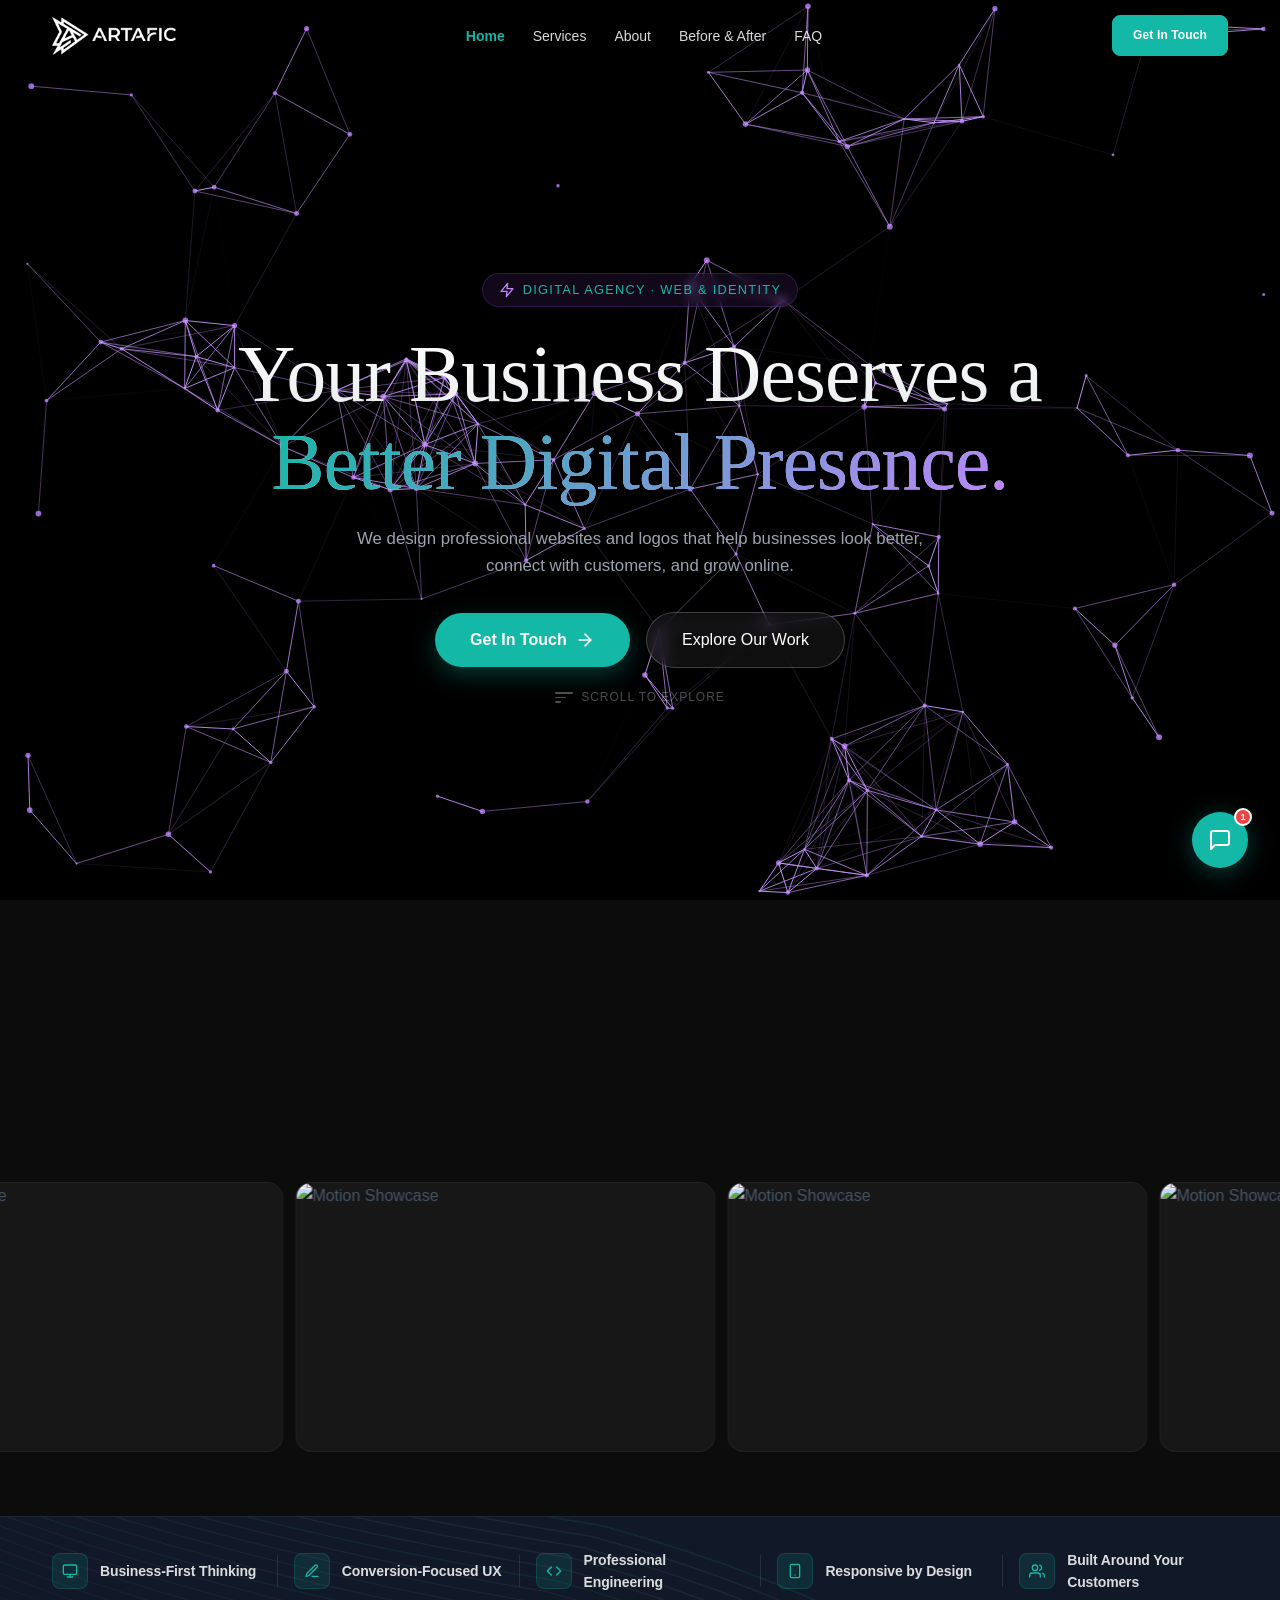
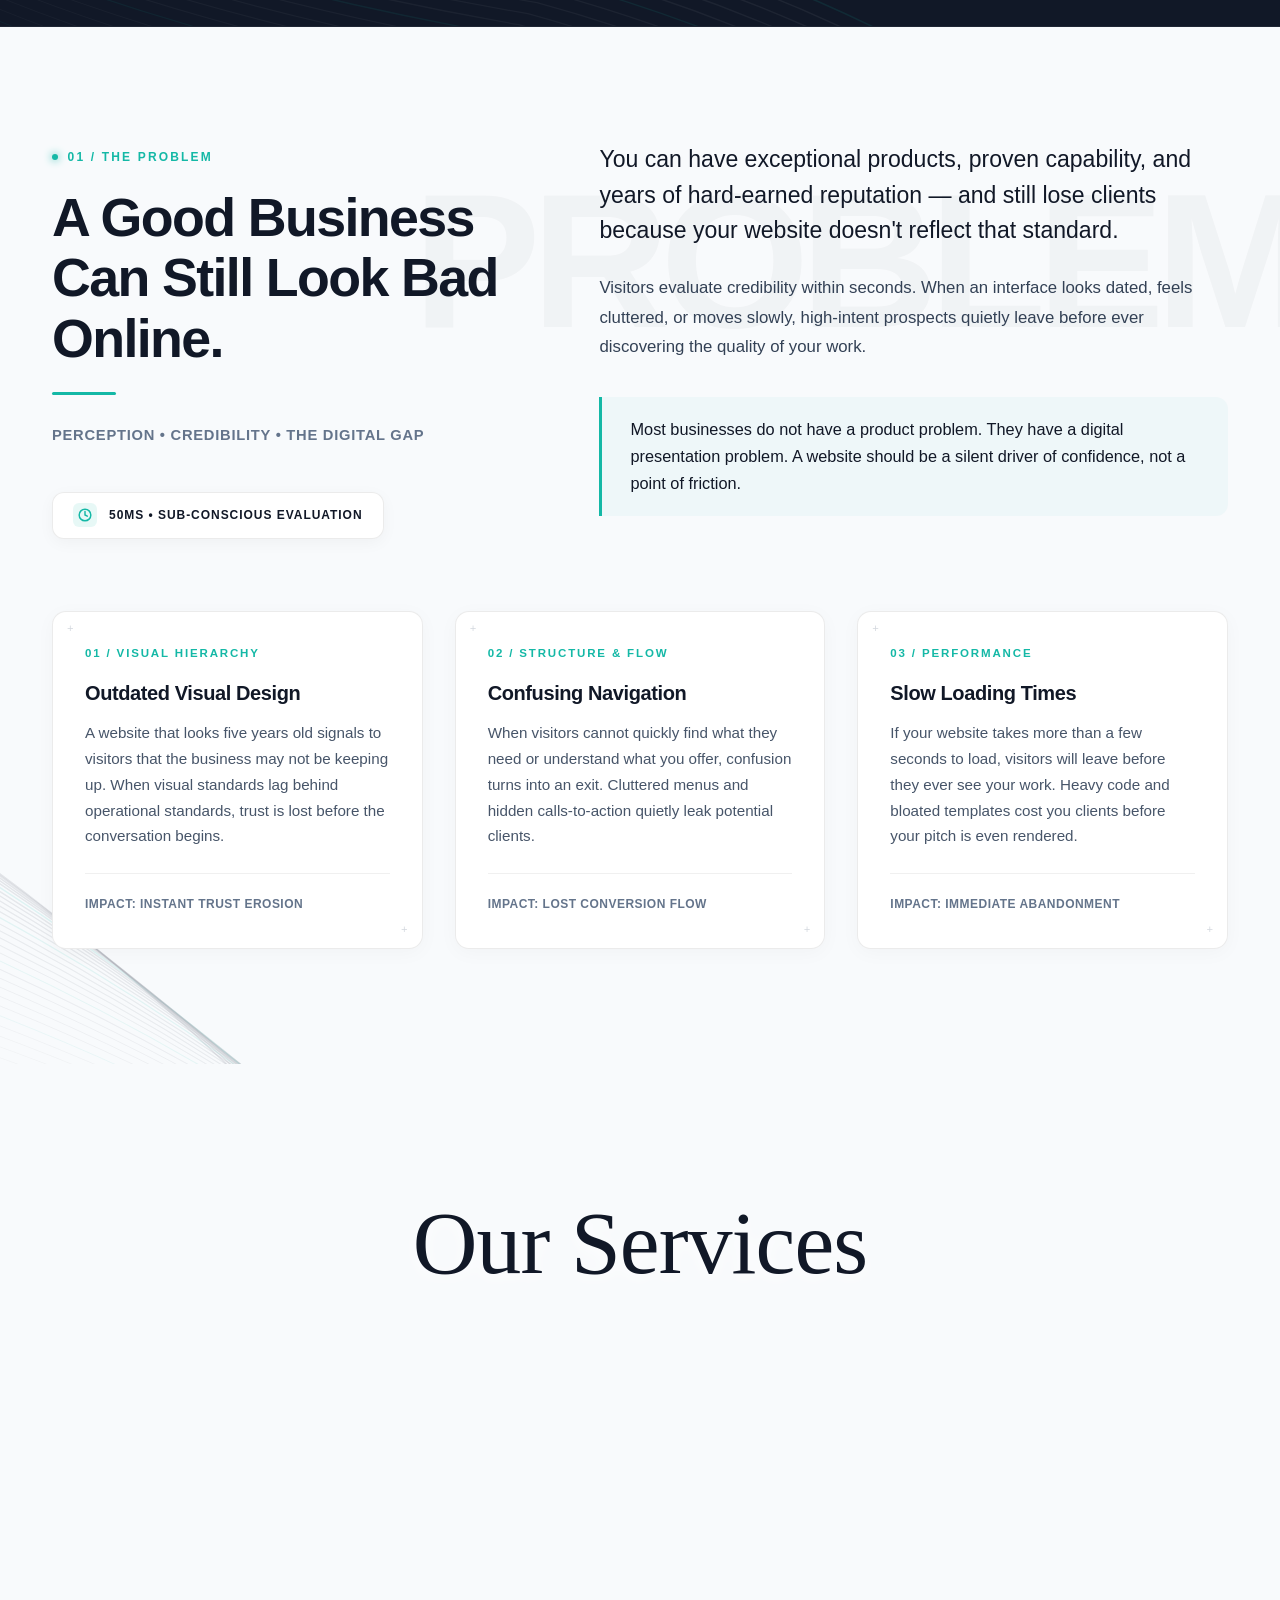
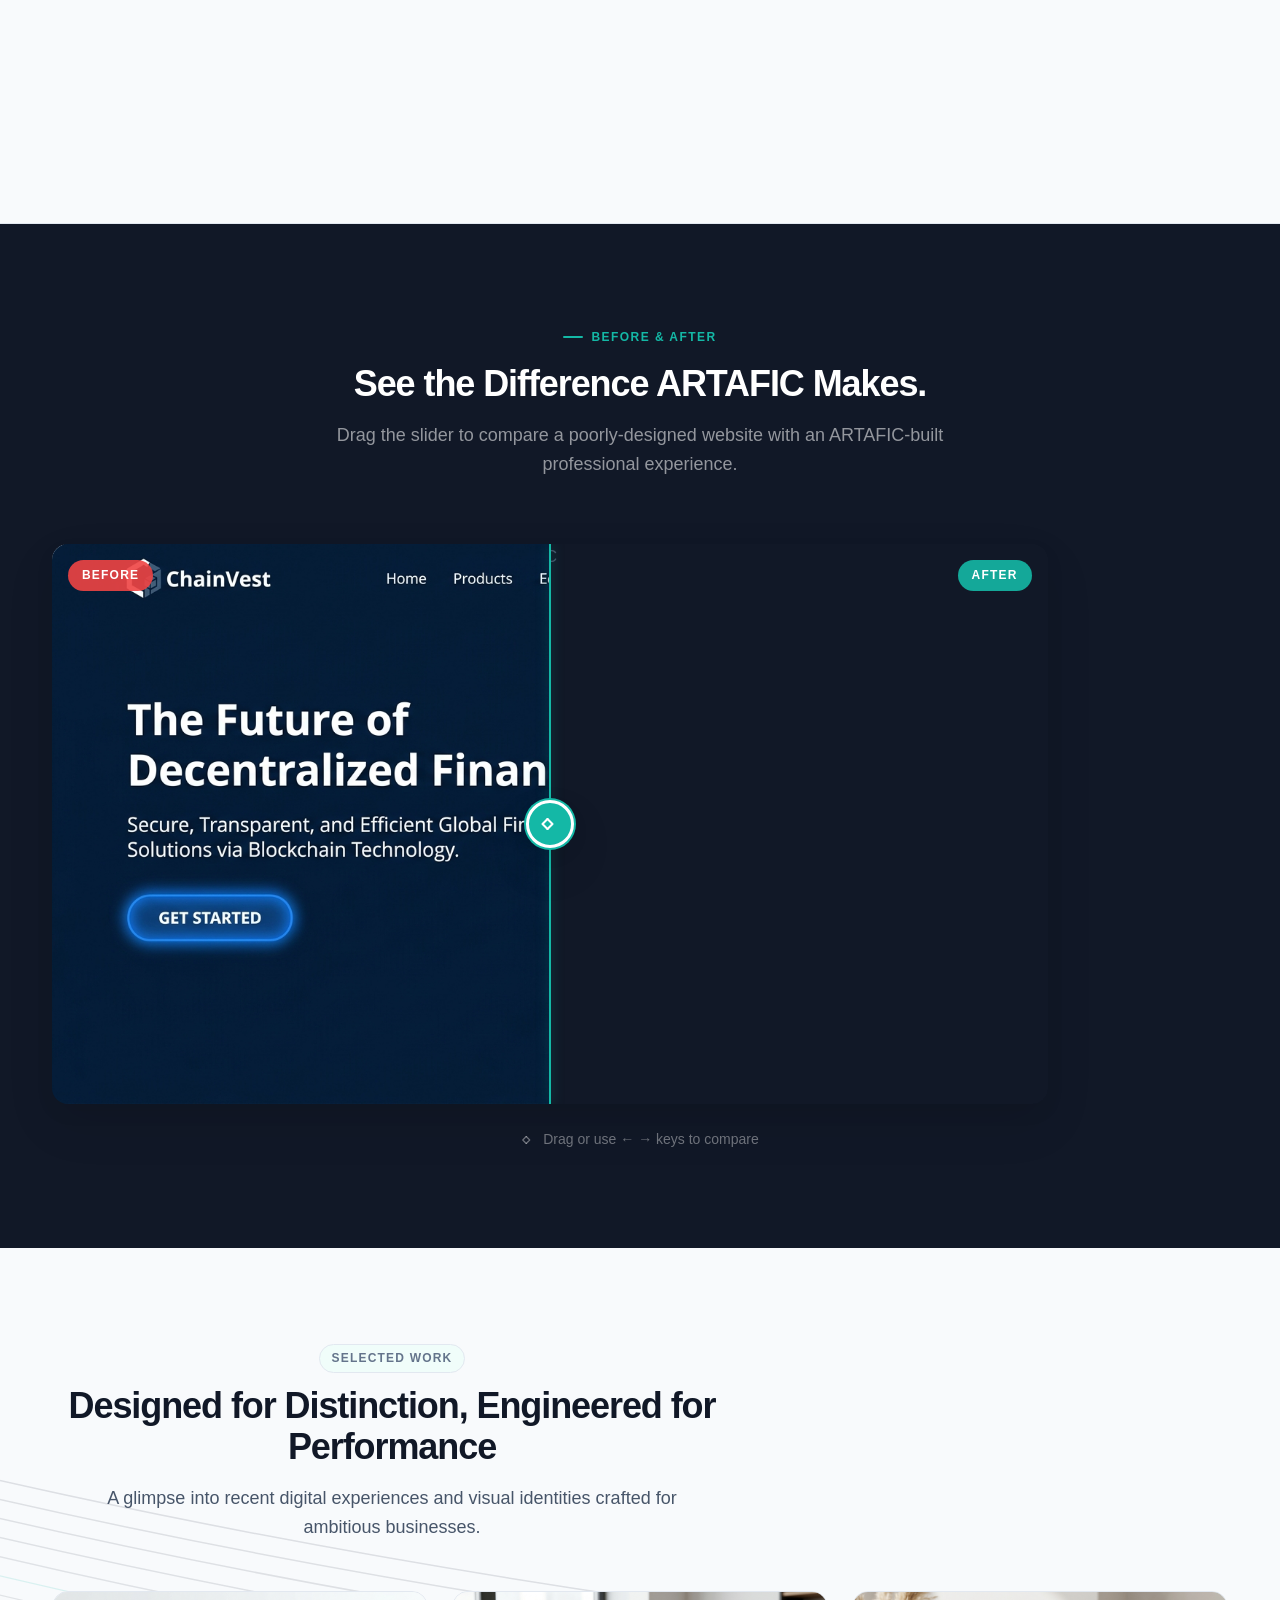
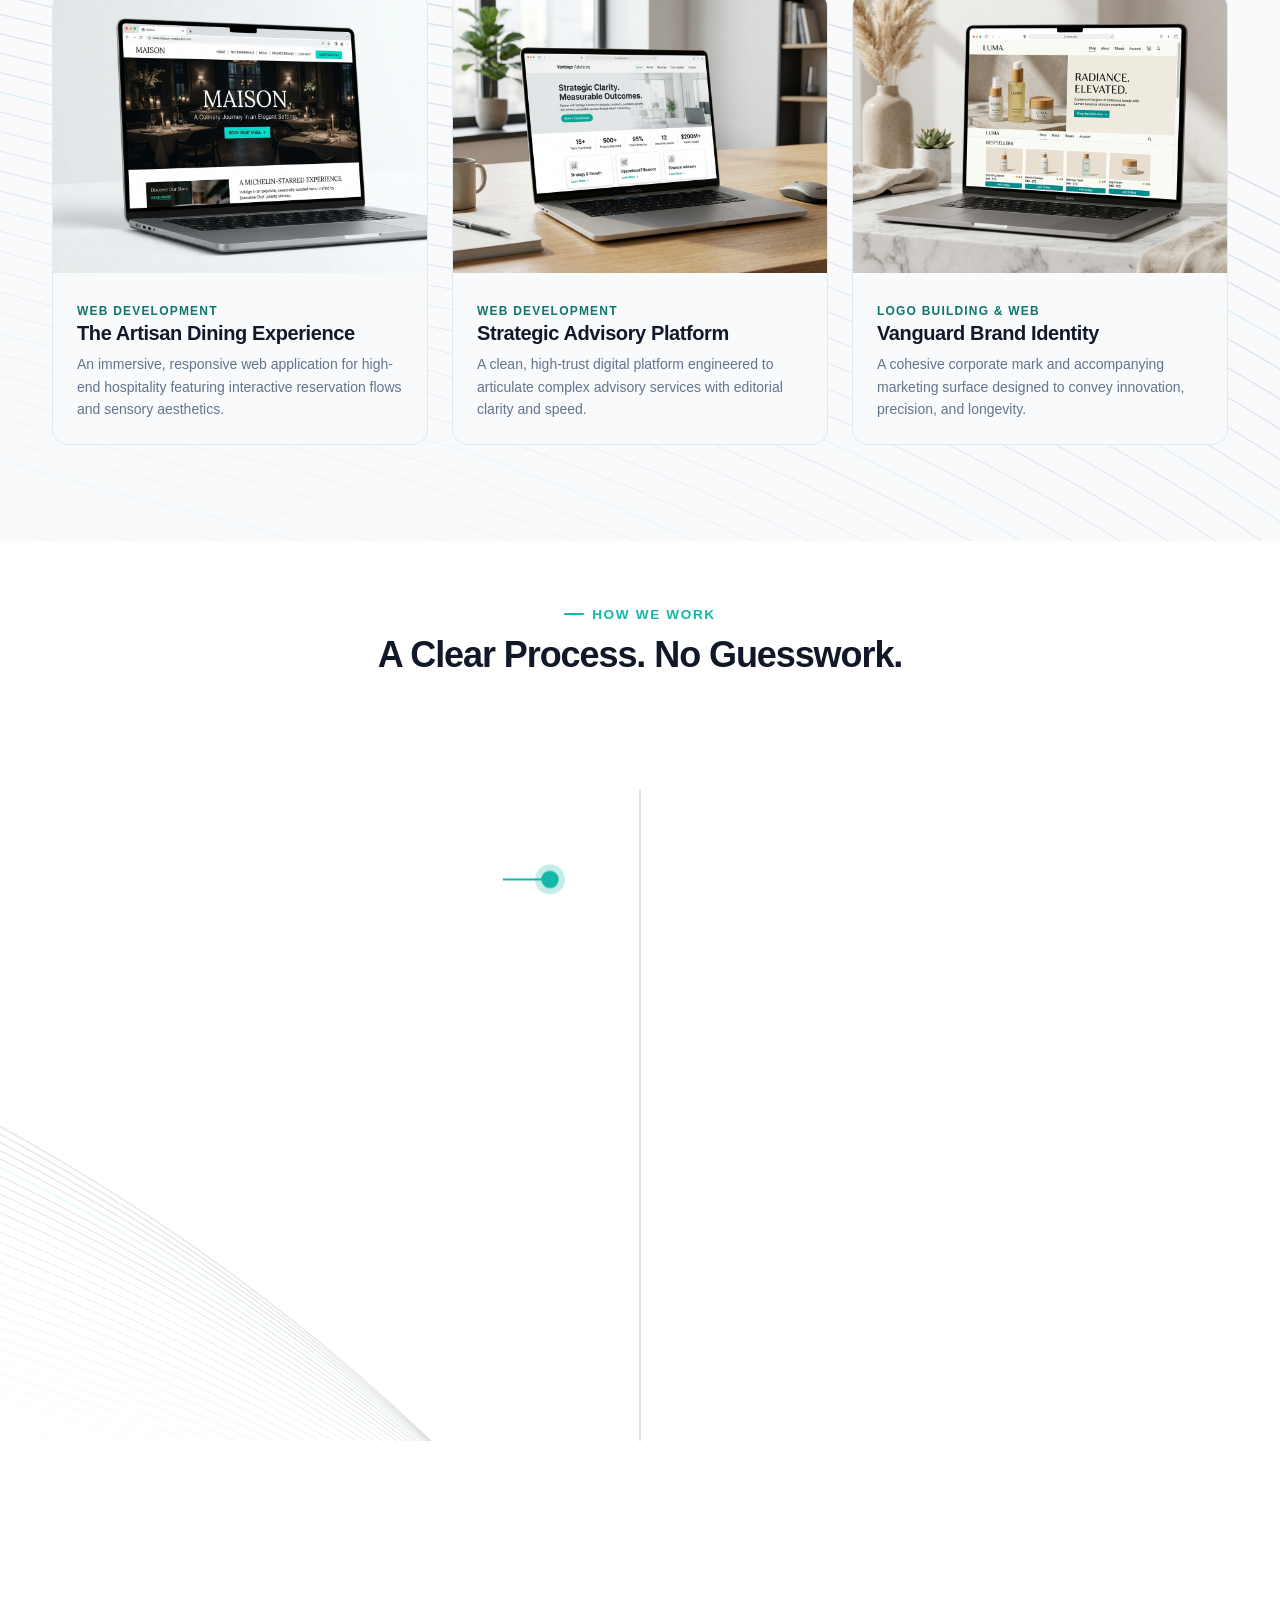
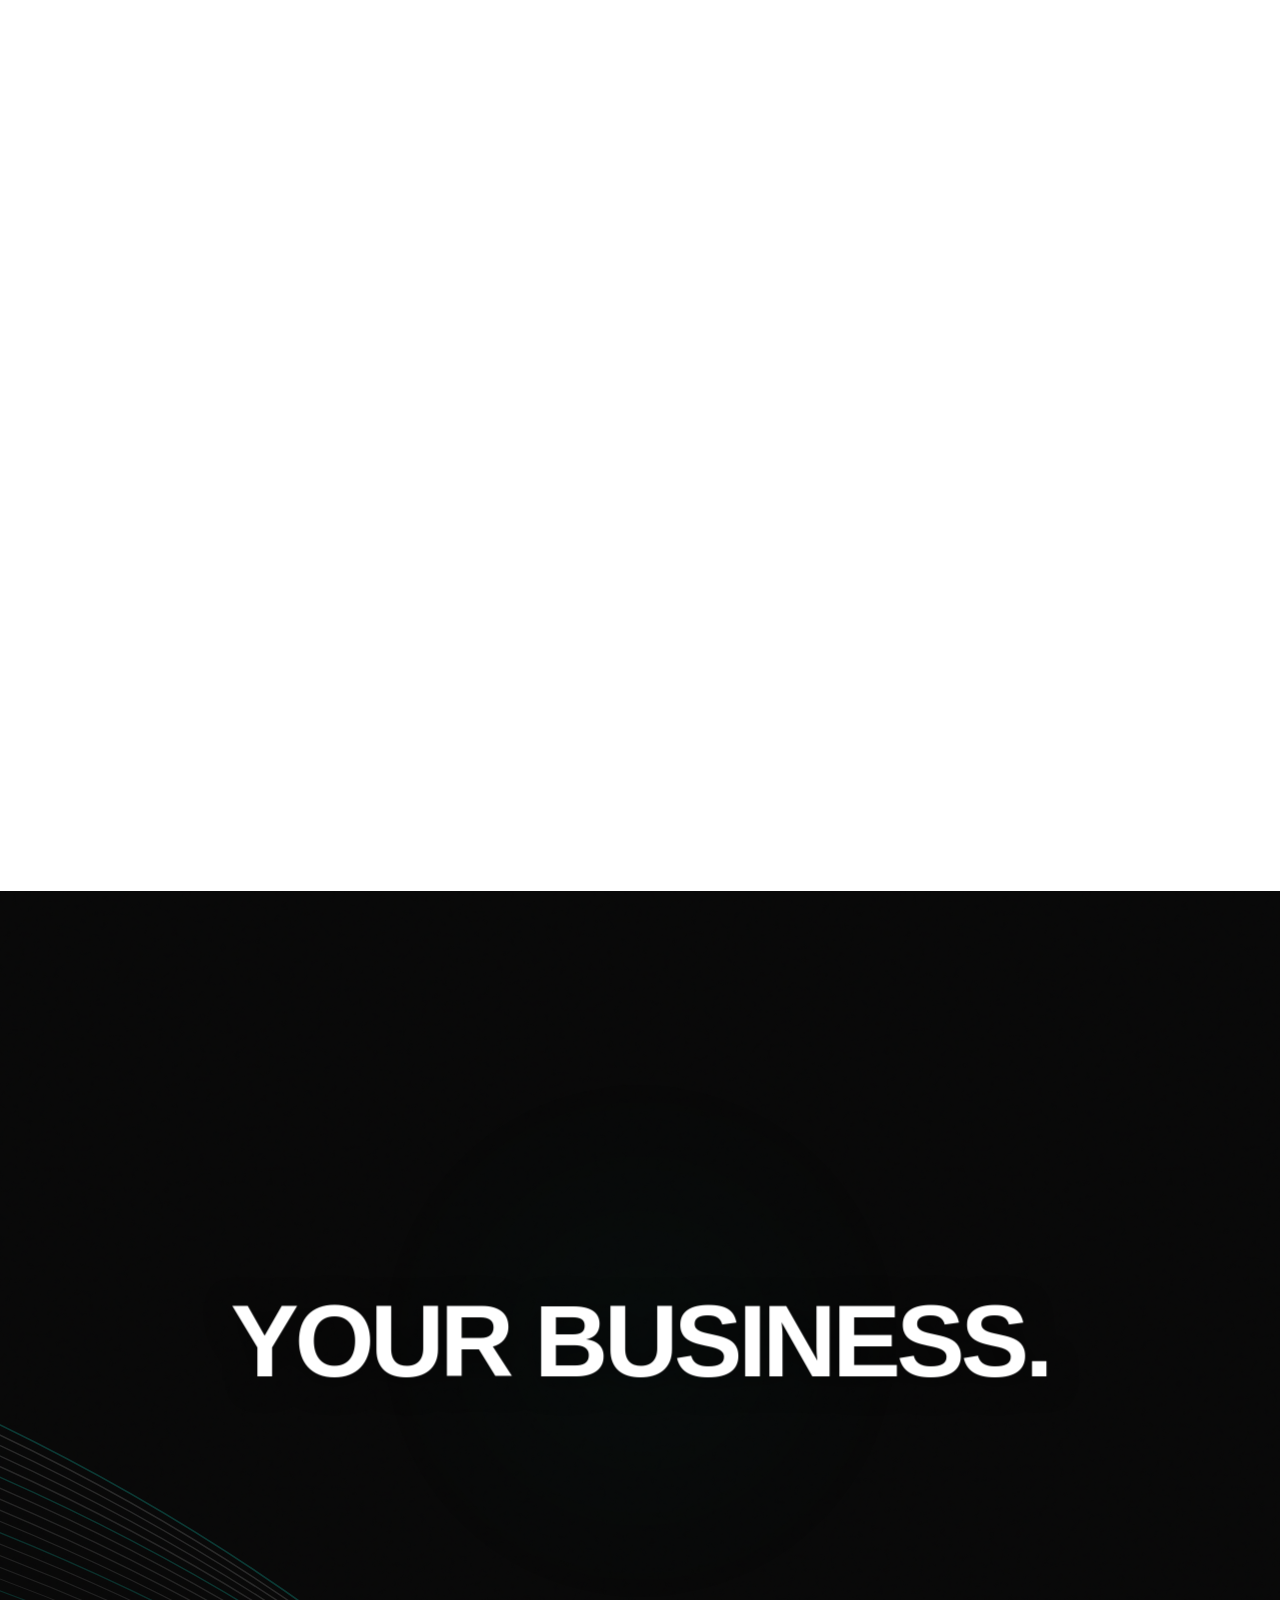
==== commit ecf279de: "feat: redesign problem section in clean about style with compact mobile layout and zero dead gaps" ====
--- a/index.html
+++ b/index.html
@@ -334,207 +334,97 @@
 
 
 <!-- ═══════════════════════════════════════════════════════════
-     PROBLEM SECTION (RENEWED TELEMETRY & CONVERSION AUDIT)
+     PROBLEM SECTION (ABOUT STYLE — EDITORIAL & ARCHITECTURAL)
 ═══════════════════════════════════════════════════════════ -->
 <section class="problem section" id="problem" aria-labelledby="problem-title">
-  <div class="floating-paths-bg" data-pos="1.5" data-theme="light" style="opacity: 0.55;"></div>
-  <div class="container">
-    <div class="problem__grid">
-
-      <!-- Left Column: Content & Interactive Problem Diagnostics -->
-      <div class="problem__content">
-        <div class="section-header" data-reveal>
-          <div class="problem__badge">
-            <span class="problem__badge-dot" aria-hidden="true"></span>
-            <span class="problem__badge-code">SYS // 01</span>
-            <span class="problem__badge-sep" aria-hidden="true">/</span>
-            <span class="problem__badge-text">Conversion Leakage Audit</span>
-          </div>
-          <h2 class="section-title problem__title" id="problem-title">
-            A World-Class Business Can Still Look <span class="problem__title-highlight">Second-Rate Online</span>.
-          </h2>
-          <p class="section-subtitle problem__subtitle">
-            You've spent years perfecting your products, standards, and operations. Yet 75% of prospective buyers judge your competence purely on interface execution within 50 milliseconds. When digital execution is compromised, high-ticket revenue silently leaks.
+  <!-- Large Light Background Text with subtle Parallax (Signature About Style) -->
+  <div class="chapter-watermark chapter-watermark--problem" aria-hidden="true" data-parallax="-0.12">PROBLEM</div>
+  <div class="floating-paths-bg" data-pos="1.5" data-theme="light" style="opacity: 0.45;"></div>
+  
+  <div class="container relative-z">
+    
+    <!-- Top Editorial Split Header -->
+    <div class="problem-editorial__grid">
+      
+      <!-- Left: Heading, Tag, Accent Line & Studio Badge -->
+      <div class="problem-editorial__left" data-reveal>
+        <p class="about-section-tag">01 / THE PROBLEM</p>
+        <h2 class="problem-editorial__heading" id="problem-title">A Good Business Can Still Look Bad Online.</h2>
+        <div class="problem-editorial__accent-line" aria-hidden="true"></div>
+        <p class="problem-editorial__tagline">Perception &bull; Credibility &bull; The Digital Gap</p>
+
+        <div class="problem-editorial__badge" aria-hidden="true">
+          <span class="problem-editorial__badge-icon">
+            <svg width="14" height="14" viewBox="0 0 24 24" fill="none" stroke="currentColor" stroke-width="2.5" stroke-linecap="round" stroke-linejoin="round"><circle cx="12" cy="12" r="10"/><polyline points="12 6 12 12 16 14"/></svg>
+          </span>
+          <span class="problem-editorial__badge-text">50MS &bull; SUB-CONSCIOUS EVALUATION</span>
+        </div>
+      </div>
+
+      <!-- Right: Grounded, Honest, Human Copy & Pull Quote -->
+      <div class="problem-editorial__right" data-reveal data-reveal-delay="1">
+        <p class="problem-editorial__lead">
+          You can have exceptional products, proven capability, and years of hard-earned reputation — and still lose clients because your website doesn't reflect that standard.
+        </p>
+        <p class="problem-editorial__body">
+          Visitors evaluate credibility within seconds. When an interface looks dated, feels cluttered, or moves slowly, high-intent prospects quietly leave before ever discovering the quality of your work.
+        </p>
+        <div class="problem-editorial__quote">
+          <p class="problem-editorial__quote-text">
+            Most businesses do not have a product problem. They have a digital presentation problem. A website should be a silent driver of confidence, not a point of friction.
           </p>
         </div>
-
-        <div class="problem__cards" role="list" aria-label="Critical Digital Failure Points">
-          
-          <!-- Diagnostic Card 01 -->
-          <div class="problem__card" data-reveal data-reveal-delay="1" data-hotspot="1" role="listitem">
-            <div class="problem__card-header">
-              <span class="problem__card-metric">94% FIRST IMPRESSIONS</span>
-              <span class="problem__card-tag problem__card-tag--danger">Trust Erosion</span>
-            </div>
-            <div class="problem__card-main">
-              <div class="problem__card-icon" aria-hidden="true">
-                <svg xmlns="http://www.w3.org/2000/svg" width="18" height="18" viewBox="0 0 24 24" fill="none" stroke="currentColor" stroke-width="2" stroke-linecap="round" stroke-linejoin="round"><path d="M12 22s8-4 8-10V5l-8-3-8 3v7c0 6 8 10 8 10z"/><line x1="12" y1="8" x2="12" y2="12"/><line x1="12" y1="16" x2="12.01" y2="16"/></svg>
-              </div>
-              <div class="problem__card-text">
-                <h3 class="problem__card-title">Outdated Visual Hierarchy</h3>
-                <p class="problem__card-desc">An unrefined, legacy aesthetic signals a stagnant business. Clients subconsciously question your technical standards before reading a single line of copy.</p>
-              </div>
-            </div>
-            <div class="problem__card-footer">
-              <span class="problem__card-telemetry"><span class="problem__card-bullet"></span>Diagnostic: 50ms Subconscious Exit Risk</span>
-            </div>
-          </div>
-
-          <!-- Diagnostic Card 02 -->
-          <div class="problem__card" data-reveal data-reveal-delay="2" data-hotspot="2" role="listitem">
-            <div class="problem__card-header">
-              <span class="problem__card-metric">68% DROP-OFF RATE</span>
-              <span class="problem__card-tag problem__card-tag--warning">Cognitive Friction</span>
-            </div>
-            <div class="problem__card-main">
-              <div class="problem__card-icon" aria-hidden="true">
-                <svg xmlns="http://www.w3.org/2000/svg" width="18" height="18" viewBox="0 0 24 24" fill="none" stroke="currentColor" stroke-width="2" stroke-linecap="round" stroke-linejoin="round"><circle cx="12" cy="12" r="10"/><line x1="4.93" y1="4.93" x2="19.07" y2="19.07"/></svg>
-              </div>
-              <div class="problem__card-text">
-                <h3 class="problem__card-title">Convoluted Information Architecture</h3>
-                <p class="problem__card-desc">Cluttered navigation, ambiguous value propositions, and buried calls-to-action force visitors into decision fatigue. If prospects have to work to understand you, they bounce.</p>
-              </div>
-            </div>
-            <div class="problem__card-footer">
-              <span class="problem__card-telemetry"><span class="problem__card-bullet"></span>Diagnostic: High Funnel Disconnection</span>
-            </div>
-          </div>
-
-          <!-- Diagnostic Card 03 -->
-          <div class="problem__card" data-reveal data-reveal-delay="3" data-hotspot="3" role="listitem">
-            <div class="problem__card-header">
-              <span class="problem__card-metric">53% MOBILE BOUNCE</span>
-              <span class="problem__card-tag problem__card-tag--danger">Technical Decay</span>
-            </div>
-            <div class="problem__card-main">
-              <div class="problem__card-icon" aria-hidden="true">
-                <svg xmlns="http://www.w3.org/2000/svg" width="18" height="18" viewBox="0 0 24 24" fill="none" stroke="currentColor" stroke-width="2" stroke-linecap="round" stroke-linejoin="round"><polygon points="13 2 3 14 12 14 11 22 21 10 12 10 13 2"/></svg>
-              </div>
-              <div class="problem__card-text">
-                <h3 class="problem__card-title">Sluggish Latency &amp; Responsive Drift</h3>
-                <p class="problem__card-desc">Every additional second of load time cuts conversion by 7%. Bloated templates and erratic mobile layouts bleed prospective deals before the pitch is even rendered.</p>
-              </div>
-            </div>
-            <div class="problem__card-footer">
-              <span class="problem__card-telemetry"><span class="problem__card-bullet"></span>Diagnostic: 4.2s First Contentful Paint Penalty</span>
-            </div>
-          </div>
-
-        </div>
-      </div>
-
-      <!-- Right Column: Interactive Diagnostic Telemetry Visual -->
-      <div class="problem__visual" data-reveal data-reveal-delay="2">
-        <div class="problem__telemetry-hud" id="problem-telemetry-hud">
-          
-          <!-- Ambient Background Glow Effect -->
-          <div class="problem__hud-ambient" aria-hidden="true"></div>
-
-          <!-- Window Top Bar (Terminal / Mac Style) -->
-          <div class="problem__hud-header">
-            <div class="problem__hud-dots" aria-hidden="true">
-              <span class="problem__hud-dot problem__hud-dot--red"></span>
-              <span class="problem__hud-dot problem__hud-dot--amber"></span>
-              <span class="problem__hud-dot problem__hud-dot--green"></span>
-            </div>
-            <div class="problem__hud-title">
-              <span class="problem__hud-pulse-live" aria-hidden="true"></span>
-              <span>UX_DIAGNOSTIC_TELEMETRY // ACTIVE SCAN</span>
-            </div>
-            <div class="problem__hud-score">
-              <span class="problem__hud-score-label">HEALTH:</span>
-              <span class="problem__hud-score-val">34/100</span>
-              <span class="problem__hud-score-badge">CRITICAL</span>
-            </div>
-          </div>
-
-          <!-- Screen Container with Generated Reference Asset & Dynamic Overlays -->
-          <div class="problem__hud-screen">
-            <img src="assets/images/problem-audit-visual.jpg" 
-                 alt="UI UX audit and conversion telemetry diagnostic visualization" 
-                 class="problem__hud-img" 
-                 loading="lazy" 
-                 width="800" 
-                 height="600" />
-            
-            <!-- Animated Cybernetic Scan Beam -->
-            <div class="problem__hud-scan-beam" aria-hidden="true"></div>
-
-            <!-- Interactive Hotspot 1: Navigation Friction -->
-            <div class="problem__hotspot problem__hotspot--1" data-hotspot-id="1">
-              <div class="problem__hotspot-ping" aria-hidden="true"></div>
-              <div class="problem__hotspot-center" aria-hidden="true"></div>
-              <div class="problem__hotspot-tooltip">
-                <span class="problem__tooltip-title">Navigation Friction</span>
-                <span class="problem__tooltip-desc">+68% cognitive bounce</span>
-              </div>
-            </div>
-
-            <!-- Interactive Hotspot 2: Architectural Confusion -->
-            <div class="problem__hotspot problem__hotspot--2" data-hotspot-id="2">
-              <div class="problem__hotspot-ping" aria-hidden="true"></div>
-              <div class="problem__hotspot-center" aria-hidden="true"></div>
-              <div class="problem__hotspot-tooltip">
-                <span class="problem__tooltip-title">Buried CTA Path</span>
-                <span class="problem__tooltip-desc">High funnel drop-off</span>
-              </div>
-            </div>
-
-            <!-- Interactive Hotspot 3: Latency & Speed -->
-            <div class="problem__hotspot problem__hotspot--3" data-hotspot-id="3">
-              <div class="problem__hotspot-ping" aria-hidden="true"></div>
-              <div class="problem__hotspot-center" aria-hidden="true"></div>
-              <div class="problem__hotspot-tooltip">
-                <span class="problem__tooltip-title">4.2s Load Penalty</span>
-                <span class="problem__tooltip-desc">Core Web Vitals Failed</span>
-              </div>
-            </div>
-
-            <!-- Floating Telemetry Glass Chip (Top-Left) -->
-            <div class="problem__float-chip problem__float-chip--top">
-              <div class="problem__float-chip-icon problem__float-chip-icon--down" aria-hidden="true">
-                <svg xmlns="http://www.w3.org/2000/svg" width="14" height="14" viewBox="0 0 24 24" fill="none" stroke="currentColor" stroke-width="2.5" stroke-linecap="round" stroke-linejoin="round"><line x1="7" y1="7" x2="17" y2="17"/><polyline points="17 7 17 17 7 17"/></svg>
-              </div>
-              <div class="problem__float-chip-info">
-                <span class="problem__float-chip-val">-$120,000+ / yr</span>
-                <span class="problem__float-chip-lbl">Estimated Lost Deal Flow</span>
-              </div>
-            </div>
-
-            <!-- Floating Telemetry Glass Chip (Bottom-Right) -->
-            <div class="problem__float-chip problem__float-chip--bottom">
-              <div class="problem__float-chip-icon problem__float-chip-icon--alert" aria-hidden="true">
-                <svg xmlns="http://www.w3.org/2000/svg" width="14" height="14" viewBox="0 0 24 24" fill="none" stroke="currentColor" stroke-width="2.5" stroke-linecap="round" stroke-linejoin="round"><circle cx="12" cy="12" r="10"/><line x1="12" y1="8" x2="12" y2="12"/><line x1="12" y1="16" x2="12.01" y2="16"/></svg>
-              </div>
-              <div class="problem__float-chip-info">
-                <span class="problem__float-chip-val">88% Never Return</span>
-                <span class="problem__float-chip-lbl">Following Poor First Impression</span>
-              </div>
-            </div>
-
-          </div>
-
-          <!-- Bottom Telemetry Resolution Bar -->
-          <div class="problem__hud-footer">
-            <div class="problem__hud-gauge-wrap">
-              <div class="problem__hud-gauge-header">
-                <span class="problem__hud-gauge-title">CONVERSION CAPACITY CAPTURED</span>
-                <span class="problem__hud-gauge-num">34% (At Risk)</span>
-              </div>
-              <div class="problem__hud-gauge-bar">
-                <div class="problem__hud-gauge-fill" style="width: 34%;"></div>
-              </div>
-            </div>
-            <div class="problem__hud-remedy">
-              <span class="problem__hud-remedy-badge">THE ARTAFIC SOLUTION</span>
-              <p class="problem__hud-remedy-text">Engineered clarity, sub-second latency, and bespoke conversion architecture.</p>
-            </div>
-          </div>
-
-        </div>
-      </div>
-
-    </div>
+      </div>
+
+    </div>
+
+    <!-- Structured 3-Card Contrast Studio Grid with Corner Marks (Signature About Style) -->
+    <div class="problem-cards__grid" role="list" aria-label="Key Website Friction Points">
+      
+      <!-- Studio Card 01: Outdated Design -->
+      <div class="studio-card studio-card--problem" data-reveal data-reveal-delay="1" role="listitem">
+        <span class="corner-mark corner-mark--tl" aria-hidden="true">+</span>
+        <span class="corner-mark corner-mark--br" aria-hidden="true">+</span>
+        <span class="studio-card__label">01 / VISUAL HIERARCHY</span>
+        <h3 class="studio-card__title">Outdated Visual Design</h3>
+        <p class="studio-card__desc">
+          A website that looks five years old signals to visitors that the business may not be keeping up.<span class="problem-card__extra"> When visual standards lag behind operational standards, trust is lost before the conversation begins.</span>
+        </p>
+        <div class="studio-card__footer">
+          <span class="studio-card__meta">Impact: Instant Trust Erosion</span>
+        </div>
+      </div>
+
+      <!-- Studio Card 02: Navigation & Structure -->
+      <div class="studio-card studio-card--problem" data-reveal data-reveal-delay="2" role="listitem">
+        <span class="corner-mark corner-mark--tl" aria-hidden="true">+</span>
+        <span class="corner-mark corner-mark--br" aria-hidden="true">+</span>
+        <span class="studio-card__label">02 / STRUCTURE &amp; FLOW</span>
+        <h3 class="studio-card__title">Confusing Navigation</h3>
+        <p class="studio-card__desc">
+          When visitors cannot quickly find what they need or understand what you offer, confusion turns into an exit.<span class="problem-card__extra"> Cluttered menus and hidden calls-to-action quietly leak potential clients.</span>
+        </p>
+        <div class="studio-card__footer">
+          <span class="studio-card__meta">Impact: Lost Conversion Flow</span>
+        </div>
+      </div>
+
+      <!-- Studio Card 03: Speed & Code Quality -->
+      <div class="studio-card studio-card--problem" data-reveal data-reveal-delay="3" role="listitem">
+        <span class="corner-mark corner-mark--tl" aria-hidden="true">+</span>
+        <span class="corner-mark corner-mark--br" aria-hidden="true">+</span>
+        <span class="studio-card__label">03 / PERFORMANCE</span>
+        <h3 class="studio-card__title">Slow Loading Times</h3>
+        <p class="studio-card__desc">
+          If your website takes more than a few seconds to load, visitors will leave before they ever see your work.<span class="problem-card__extra"> Heavy code and bloated templates cost you clients before your pitch is even rendered.</span>
+        </p>
+        <div class="studio-card__footer">
+          <span class="studio-card__meta">Impact: Immediate Abandonment</span>
+        </div>
+      </div>
+
+    </div>
+
   </div>
 </section>
 
--- a/css/styles.css
+++ b/css/styles.css
@@ -1219,631 +1219,266 @@
 /* ────────────────────────────────────────────────────────────
    09. PROBLEM SECTION
    ──────────────────────────────────────────────────────────── */
+/* ────────────────────────────────────────────────────────────
+   09. PROBLEM SECTION (ABOUT STYLE — EDITORIAL & ARCHITECTURAL)
+   ──────────────────────────────────────────────────────────── */
 .problem {
-  padding: var(--space-24) 0;
-  background: #F8FAFC;
+  padding: clamp(5.5rem, 9vw, 9rem) 0;
+  background-color: #F8FAFC;
   position: relative;
   overflow: hidden;
-}
-
-.problem__grid {
-  display: grid;
-  grid-template-columns: 1.05fr 1.15fr;
-  gap: clamp(2rem, 4vw, 4rem);
-  align-items: center;
-  position: relative;
-  z-index: 2;
-}
-
-.problem__content {
-  position: relative;
-}
-
-/* Badge / Pill */
-.problem__badge {
-  display: inline-flex;
-  align-items: center;
-  gap: 0.5rem;
-  padding: 0.35rem 0.85rem;
-  border-radius: 9999px;
-  background: rgba(239, 68, 68, 0.08);
-  border: 1px solid rgba(239, 68, 68, 0.22);
-  font-family: 'SFMono-Regular', Consolas, 'Liberation Mono', Menlo, monospace;
+  isolation: isolate;
+}
+
+/* Large Light Background Typography Watermark with Subtle Parallax */
+.chapter-watermark--problem {
+  position: absolute;
+  top: 3%;
+  right: -2%;
+  font-family: 'Montserrat', sans-serif;
+  font-size: clamp(5.5rem, 15vw, 13.5rem);
+  font-weight: 800;
+  letter-spacing: -0.05em;
+  line-height: 0.85;
+  color: rgba(15, 23, 42, 0.03);
+  pointer-events: none;
+  user-select: none;
+  z-index: 1;
+}
+
+/* Signature About Section Tag */
+.about-section-tag {
+  font-family: 'Montserrat', sans-serif;
   font-size: 0.75rem;
   font-weight: 600;
-  color: #DC2626;
+  letter-spacing: 0.18em;
+  color: var(--color-teal, #14B8A6);
+  text-transform: uppercase;
+  display: inline-flex;
+  align-items: center;
+  gap: 0.6rem;
   margin-bottom: 1.25rem;
-  letter-spacing: 0.04em;
-}
-
-.problem__badge-dot {
-  width: 7px;
-  height: 7px;
-  border-radius: 50%;
-  background: #EF4444;
-  box-shadow: 0 0 10px #EF4444;
-  animation: problemPing 2s cubic-bezier(0, 0, 0.2, 1) infinite;
-}
-
-.problem__badge-sep {
-  color: rgba(220, 38, 38, 0.4);
-}
-
-.problem__title {
-  font-family: var(--font-heading);
-  font-size: clamp(2rem, 3.2vw, 2.75rem);
-  font-weight: 800;
-  line-height: 1.18;
-  letter-spacing: -0.03em;
-  color: var(--color-charcoal);
-  margin-bottom: 1rem;
-}
-
-.problem__title-highlight {
-  background: linear-gradient(135deg, #EF4444 0%, #B91C1C 100%);
-  -webkit-background-clip: text;
-  -webkit-text-fill-color: transparent;
+}
+
+.about-section-tag::before {
+  content: '';
   display: inline-block;
-  position: relative;
-}
-
-.problem__subtitle {
-  font-size: clamp(0.95rem, 1.1vw, 1.05rem);
-  line-height: 1.65;
-  color: #475569;
-  max-width: 540px;
-  margin-bottom: 1.75rem;
-}
-
-/* Diagnostic Cards List */
-.problem__cards {
-  display: flex;
-  flex-direction: column;
-  gap: 1rem;
-}
-
-.problem__card {
-  position: relative;
-  padding: 1.25rem 1.35rem;
-  border-radius: 14px;
-  background: #FFFFFF;
-  border: 1px solid #E2E8F0;
-  box-shadow: 0 4px 14px rgba(15, 23, 42, 0.03);
-  transition: transform 0.28s cubic-bezier(0.16, 1, 0.3, 1), 
-              border-color 0.28s ease, 
-              box-shadow 0.28s ease;
-  cursor: default;
-  overflow: hidden;
-}
-
-.problem__card::before {
-  content: '';
-  position: absolute;
-  left: 0;
-  top: 0;
-  bottom: 0;
-  width: 4px;
-  background: #EF4444;
-  opacity: 0;
-  transition: opacity 0.25s ease;
-}
-
-.problem__card:hover,
-.problem__card.is-active {
-  border-color: #CBD5E1;
-  box-shadow: 0 12px 28px -6px rgba(15, 23, 42, 0.08);
-  transform: translateY(-3px);
-}
-
-.problem__card:hover::before,
-.problem__card.is-active::before {
-  opacity: 1;
-}
-
-.problem__card-header {
-  display: flex;
-  align-items: center;
-  justify-content: space-between;
-  margin-bottom: 0.75rem;
-}
-
-.problem__card-metric {
-  font-family: 'SFMono-Regular', Consolas, monospace;
-  font-size: 0.72rem;
-  font-weight: 700;
-  letter-spacing: 0.05em;
-  color: #64748B;
-}
-
-.problem__card-tag {
-  font-size: 0.7rem;
-  font-weight: 700;
-  padding: 0.2rem 0.55rem;
-  border-radius: 6px;
-  text-transform: uppercase;
-  letter-spacing: 0.04em;
-}
-
-.problem__card-tag--danger {
-  background: #FEF2F2;
-  color: #DC2626;
-  border: 1px solid #FECACA;
-}
-
-.problem__card-tag--warning {
-  background: #FFFBEB;
-  color: #D97706;
-  border: 1px solid #FDE68A;
-}
-
-.problem__card-main {
-  display: flex;
-  align-items: flex-start;
-  gap: 1rem;
-}
-
-.problem__card-icon {
-  width: 40px;
-  height: 40px;
-  border-radius: 10px;
-  background: #F8FAFC;
-  border: 1px solid #E2E8F0;
-  display: flex;
-  align-items: center;
-  justify-content: center;
-  flex-shrink: 0;
-  color: #EF4444;
-  transition: transform 0.25s ease, background 0.25s ease, border-color 0.25s ease;
-}
-
-.problem__card:hover .problem__card-icon,
-.problem__card.is-active .problem__card-icon {
-  transform: scale(1.08);
-  background: #FEF2F2;
-  border-color: #FECACA;
-}
-
-.problem__card-title {
-  font-family: var(--font-heading);
-  font-size: 1.05rem;
-  font-weight: 700;
-  color: #0F172A;
-  margin-bottom: 0.35rem;
-  line-height: 1.3;
-}
-
-.problem__card-desc {
-  font-size: 0.885rem;
-  line-height: 1.55;
-  color: #64748B;
-  margin: 0;
-}
-
-.problem__card-footer {
-  margin-top: 0.85rem;
-  padding-top: 0.65rem;
-  border-top: 1px dashed #F1F5F9;
-  display: flex;
-  align-items: center;
-  justify-content: space-between;
-}
-
-.problem__card-telemetry {
-  display: inline-flex;
-  align-items: center;
-  gap: 0.45rem;
-  font-family: 'SFMono-Regular', Consolas, monospace;
-  font-size: 0.72rem;
-  color: #94A3B8;
-}
-
-.problem__card-bullet {
-  width: 5px;
-  height: 5px;
-  border-radius: 50%;
-  background: #EF4444;
-}
-
-/* ────────────────────────────────────────────────────────────
-   PROBLEM VISUAL: TELEMETRY HUD & AUDIT SCANNER
-   ──────────────────────────────────────────────────────────── */
-.problem__visual {
-  position: relative;
-  perspective: 1200px;
-}
-
-.problem__telemetry-hud {
-  position: relative;
-  background: #090D16;
-  border: 1px solid rgba(255, 255, 255, 0.12);
-  border-radius: 20px;
-  box-shadow: 0 25px 60px -15px rgba(0, 0, 0, 0.4), 
-              0 0 40px rgba(20, 184, 166, 0.12), 
-              inset 0 1px 0 rgba(255, 255, 255, 0.15);
-  overflow: hidden;
-  transition: transform 0.3s cubic-bezier(0.16, 1, 0.3, 1), 
-              box-shadow 0.3s cubic-bezier(0.16, 1, 0.3, 1);
-}
-
-.problem__telemetry-hud:hover {
-  box-shadow: 0 32px 70px -15px rgba(0, 0, 0, 0.5), 
-              0 0 50px rgba(20, 184, 166, 0.18), 
-              inset 0 1px 0 rgba(255, 255, 255, 0.2);
-}
-
-.problem__hud-ambient {
-  position: absolute;
-  inset: 0;
-  background: radial-gradient(circle at 80% 20%, rgba(20, 184, 166, 0.18), transparent 50%),
-              radial-gradient(circle at 20% 80%, rgba(239, 68, 68, 0.15), transparent 50%);
-  pointer-events: none;
-  z-index: 1;
-}
-
-/* HUD Window Top Bar */
-.problem__hud-header {
-  display: flex;
-  align-items: center;
-  justify-content: space-between;
-  padding: 0.85rem 1.25rem;
-  background: rgba(15, 23, 42, 0.85);
-  border-bottom: 1px solid rgba(255, 255, 255, 0.08);
-  position: relative;
-  z-index: 4;
-}
-
-.problem__hud-dots {
-  display: flex;
-  align-items: center;
-  gap: 6px;
-}
-
-.problem__hud-dot {
-  width: 10px;
-  height: 10px;
-  border-radius: 50%;
-}
-
-.problem__hud-dot--red { background: #EF4444; }
-.problem__hud-dot--amber { background: #F59E0B; }
-.problem__hud-dot--green { background: #10B981; }
-
-.problem__hud-title {
-  display: flex;
-  align-items: center;
-  gap: 0.5rem;
-  font-family: 'SFMono-Regular', Consolas, monospace;
-  font-size: 0.72rem;
-  font-weight: 600;
-  color: #94A3B8;
-  letter-spacing: 0.05em;
-}
-
-.problem__hud-pulse-live {
   width: 6px;
   height: 6px;
   border-radius: 50%;
-  background: #EF4444;
-  box-shadow: 0 0 8px #EF4444;
-  animation: problemPing 1.8s infinite;
-}
-
-.problem__hud-score {
-  display: flex;
-  align-items: center;
-  gap: 0.4rem;
-  font-family: 'SFMono-Regular', Consolas, monospace;
-  font-size: 0.72rem;
-  color: #CBD5E1;
-}
-
-.problem__hud-score-label {
-  color: #64748B;
-}
-
-.problem__hud-score-val {
+  background-color: var(--color-teal, #14B8A6);
+  box-shadow: 0 0 8px var(--color-teal, #14B8A6);
+}
+
+/* Editorial 2-Column Split Header (Matching Who We Are) */
+.problem-editorial__grid {
+  display: grid;
+  grid-template-columns: 1fr 1.3fr;
+  gap: clamp(2.5rem, 5vw, 5rem);
+  align-items: start;
+  margin-bottom: clamp(3rem, 6vw, 4.5rem);
+  position: relative;
+  z-index: 2;
+}
+
+.problem-editorial__left {
+  position: relative;
+}
+
+.problem-editorial__heading {
+  font-family: 'Montserrat', sans-serif;
+  font-size: clamp(2.15rem, 4.2vw, 3.75rem);
   font-weight: 700;
-  color: #F87171;
-}
-
-.problem__hud-score-badge {
-  background: rgba(239, 68, 68, 0.2);
-  color: #F87171;
-  border: 1px solid rgba(239, 68, 68, 0.4);
-  padding: 0.15rem 0.45rem;
-  border-radius: 4px;
-  font-weight: 700;
-  font-size: 0.68rem;
-  letter-spacing: 0.03em;
-}
-
-/* Screen Area */
-.problem__hud-screen {
-  position: relative;
-  overflow: hidden;
-  background: #0B0F19;
-  z-index: 2;
-}
-
-.problem__hud-img {
-  width: 100%;
-  height: auto;
-  display: block;
-  object-fit: cover;
-  filter: saturate(1.05) contrast(1.02);
-  transition: transform 0.5s ease;
-}
-
-.problem__telemetry-hud:hover .problem__hud-img {
-  transform: scale(1.015);
-}
-
-/* Animated Cybernetic Scan Beam */
-.problem__hud-scan-beam {
-  position: absolute;
-  top: 0;
-  left: 0;
-  right: 0;
+  line-height: 1.12;
+  letter-spacing: -0.03em;
+  color: var(--color-charcoal, #111827);
+  margin: 0 0 1.5rem;
+}
+
+.problem-editorial__accent-line {
+  width: 64px;
   height: 3px;
-  background: linear-gradient(90deg, 
-    transparent 5%, 
-    rgba(20, 184, 166, 0.85) 30%, 
-    rgba(239, 68, 68, 0.95) 60%, 
-    transparent 95%
-  );
-  box-shadow: 0 0 16px rgba(20, 184, 166, 0.8), 
-              0 0 32px rgba(239, 68, 68, 0.6);
-  animation: problemScanBeam 4.5s ease-in-out infinite;
-  pointer-events: none;
-  z-index: 5;
-}
-
-@keyframes problemScanBeam {
-  0% { top: 0%; opacity: 0; }
-  10% { opacity: 1; }
-  90% { opacity: 1; }
-  100% { top: 100%; opacity: 0; }
-}
-
-/* Interactive Hotspots */
-.problem__hotspot {
-  position: absolute;
-  width: 24px;
-  height: 24px;
-  cursor: pointer;
-  z-index: 6;
-  transform: translate(-50%, -50%);
-}
-
-.problem__hotspot--1 { top: 14%; left: 45%; }
-.problem__hotspot--2 { top: 56%; right: 20%; }
-.problem__hotspot--3 { bottom: 22%; left: 22%; }
-
-.problem__hotspot-ping {
-  position: absolute;
-  inset: 0;
-  border-radius: 50%;
-  border: 2px solid #EF4444;
-  animation: problemPing 2s cubic-bezier(0, 0, 0.2, 1) infinite;
-}
-
-.problem__hotspot-center {
-  position: absolute;
-  inset: 6px;
-  border-radius: 50%;
-  background: #EF4444;
-  box-shadow: 0 0 12px #EF4444;
-  transition: transform 0.2s ease, background 0.2s ease;
-}
-
-.problem__hotspot:hover .problem__hotspot-center,
-.problem__hotspot.is-highlighted .problem__hotspot-center {
-  transform: scale(1.35);
-  background: #F87171;
-  box-shadow: 0 0 16px #F87171, 0 0 30px #EF4444;
-}
-
-.problem__hotspot-tooltip {
-  position: absolute;
-  bottom: calc(100% + 8px);
-  left: 50%;
-  transform: translateX(-50%) translateY(4px);
-  background: rgba(15, 23, 42, 0.92);
-  backdrop-filter: blur(12px);
-  border: 1px solid rgba(255, 255, 255, 0.14);
-  border-radius: 8px;
-  padding: 0.35rem 0.65rem;
-  white-space: nowrap;
-  pointer-events: none;
-  opacity: 0.9;
-  transition: all 0.2s cubic-bezier(0.16, 1, 0.3, 1);
-  box-shadow: 0 8px 20px rgba(0, 0, 0, 0.4);
-  display: flex;
-  flex-direction: column;
-  align-items: center;
-  gap: 2px;
-}
-
-.problem__hotspot:hover .problem__hotspot-tooltip,
-.problem__hotspot.is-highlighted .problem__hotspot-tooltip {
-  opacity: 1;
-  transform: translateX(-50%) translateY(0);
-  border-color: rgba(239, 68, 68, 0.5);
-  box-shadow: 0 10px 25px rgba(239, 68, 68, 0.25);
-}
-
-.problem__tooltip-title {
-  font-family: 'SFMono-Regular', Consolas, monospace;
-  font-size: 0.68rem;
-  font-weight: 700;
-  color: #F87171;
-  letter-spacing: 0.03em;
-}
-
-.problem__tooltip-desc {
-  font-size: 0.65rem;
-  color: #CBD5E1;
-}
-
-/* Floating Telemetry Glass Chips */
-.problem__float-chip {
-  position: absolute;
-  background: rgba(15, 23, 42, 0.88);
-  backdrop-filter: blur(14px);
-  border: 1px solid rgba(255, 255, 255, 0.15);
-  border-radius: 12px;
-  padding: 0.55rem 0.85rem;
-  display: flex;
-  align-items: center;
-  gap: 0.65rem;
-  z-index: 7;
-  box-shadow: 0 12px 28px rgba(0, 0, 0, 0.45);
-}
-
-.problem__float-chip--top {
-  top: 14px;
-  left: 14px;
-  animation: problemFloat 6s ease-in-out infinite;
-}
-
-.problem__float-chip--bottom {
-  bottom: 14px;
-  right: 14px;
-  animation: problemFloat 6s ease-in-out 3s infinite;
-}
-
-.problem__float-chip-icon {
-  width: 28px;
-  height: 28px;
-  border-radius: 8px;
-  display: flex;
-  align-items: center;
-  justify-content: center;
-  flex-shrink: 0;
-}
-
-.problem__float-chip-icon--down {
-  background: rgba(239, 68, 68, 0.18);
-  color: #F87171;
-  border: 1px solid rgba(239, 68, 68, 0.35);
-}
-
-.problem__float-chip-icon--alert {
-  background: rgba(245, 158, 11, 0.18);
-  color: #FBBF24;
-  border: 1px solid rgba(245, 158, 11, 0.35);
-}
-
-.problem__float-chip-info {
-  display: flex;
-  flex-direction: column;
-}
-
-.problem__float-chip-val {
-  font-family: 'SFMono-Regular', Consolas, monospace;
-  font-size: 0.78rem;
-  font-weight: 700;
-  color: #FFFFFF;
-  letter-spacing: -0.01em;
-}
-
-.problem__float-chip-lbl {
-  font-size: 0.65rem;
-  color: #94A3B8;
-  white-space: nowrap;
-}
-
-/* Bottom HUD Footer */
-.problem__hud-footer {
-  padding: 1rem 1.25rem;
-  background: rgba(15, 23, 42, 0.95);
-  border-top: 1px solid rgba(255, 255, 255, 0.08);
-  position: relative;
-  z-index: 4;
-}
-
-.problem__hud-gauge-wrap {
-  margin-bottom: 0.75rem;
-}
-
-.problem__hud-gauge-header {
-  display: flex;
-  align-items: center;
-  justify-content: space-between;
-  margin-bottom: 0.4rem;
-}
-
-.problem__hud-gauge-title {
-  font-family: 'SFMono-Regular', Consolas, monospace;
-  font-size: 0.68rem;
+  background: var(--color-teal, #14B8A6);
+  border-radius: 2px;
+  margin-bottom: 1.75rem;
+  transform-origin: left;
+  transition: transform 0.8s cubic-bezier(0.16, 1, 0.3, 1);
+}
+
+.problem-editorial__tagline {
+  font-family: 'Montserrat', sans-serif;
+  font-size: 0.92rem;
   font-weight: 600;
   color: #64748B;
   letter-spacing: 0.05em;
-}
-
-.problem__hud-gauge-num {
-  font-family: 'SFMono-Regular', Consolas, monospace;
-  font-size: 0.68rem;
+  text-transform: uppercase;
+  margin: 0;
+}
+
+.problem-editorial__badge {
+  margin-top: 2.75rem;
+  display: inline-flex;
+  align-items: center;
+  gap: 0.75rem;
+  padding: 0.65rem 1.25rem;
+  background: #FFFFFF;
+  border: 1px solid rgba(0, 0, 0, 0.08);
+  border-radius: 12px;
+  box-shadow: 0 4px 16px rgba(0, 0, 0, 0.04);
+}
+
+.problem-editorial__badge-icon {
+  width: 24px;
+  height: 24px;
+  border-radius: 6px;
+  background: rgba(20, 184, 166, 0.1);
+  display: flex;
+  align-items: center;
+  justify-content: center;
+  color: var(--color-teal, #14B8A6);
+  flex-shrink: 0;
+}
+
+.problem-editorial__badge-text {
+  font-family: 'Montserrat', sans-serif;
+  font-size: 0.75rem;
+  font-weight: 600;
+  color: var(--color-charcoal, #111827);
+  letter-spacing: 0.08em;
+}
+
+/* Right Editorial Content */
+.problem-editorial__right {
+  display: flex;
+  flex-direction: column;
+  gap: 1.5rem;
+}
+
+.problem-editorial__lead {
+  font-size: clamp(1.15rem, 1.8vw, 1.45rem);
+  font-weight: 500;
+  line-height: 1.55;
+  color: var(--color-charcoal, #111827);
+  margin: 0;
+}
+
+.problem-editorial__body {
+  font-size: 1.05rem;
+  line-height: 1.75;
+  color: #334155;
+  margin: 0;
+}
+
+.problem-editorial__quote {
+  border-left: 3px solid var(--color-teal, #14B8A6);
+  padding: 1.2rem 1.5rem 1.2rem 1.75rem;
+  margin-top: 0.75rem;
+  background: rgba(20, 184, 166, 0.04);
+  border-radius: 0 12px 12px 0;
+  transition: transform 0.3s ease, background-color 0.3s ease;
+}
+
+.problem-editorial__quote:hover {
+  transform: translateX(4px);
+  background: rgba(20, 184, 166, 0.07);
+}
+
+.problem-editorial__quote-text {
+  font-size: 1.02rem;
+  line-height: 1.65;
+  color: var(--color-charcoal, #111827);
+  font-weight: 500;
+  margin: 0;
+}
+
+/* Structured Studio Cards Grid (Signature About Style) */
+.problem-cards__grid {
+  display: grid;
+  grid-template-columns: repeat(3, 1fr);
+  gap: clamp(1.25rem, 2.5vw, 2rem);
+  position: relative;
+  z-index: 2;
+}
+
+.studio-card {
+  position: relative;
+  background: #FFFFFF;
+  border: 1px solid rgba(0, 0, 0, 0.08);
+  border-radius: 14px;
+  padding: clamp(1.75rem, 2.5vw, 2.35rem);
+  transition: transform 0.3s cubic-bezier(0.16, 1, 0.3, 1), 
+              border-color 0.3s ease, 
+              box-shadow 0.3s ease;
+  box-shadow: 0 4px 20px rgba(0, 0, 0, 0.03);
+  display: flex;
+  flex-direction: column;
+}
+
+.studio-card:hover {
+  transform: translateY(-4px);
+  border-color: rgba(20, 184, 166, 0.35);
+  box-shadow: 0 14px 34px rgba(0, 0, 0, 0.07), 0 0 20px rgba(20, 184, 166, 0.08);
+}
+
+/* Corner Cross Marks (+) */
+.corner-mark {
+  position: absolute;
+  font-family: monospace;
+  font-size: 11px;
+  line-height: 1;
+  color: #64748B;
+  opacity: 0.28;
+  pointer-events: none;
+  user-select: none;
+}
+
+.corner-mark--tl { top: 12px; left: 14px; }
+.corner-mark--tr { top: 12px; right: 14px; }
+.corner-mark--bl { bottom: 12px; left: 14px; }
+.corner-mark--br { bottom: 12px; right: 14px; }
+
+.studio-card__label {
+  font-family: 'Montserrat', sans-serif;
+  font-size: 0.72rem;
   font-weight: 700;
-  color: #F87171;
-}
-
-.problem__hud-gauge-bar {
-  height: 6px;
-  background: rgba(255, 255, 255, 0.1);
-  border-radius: 9999px;
-  overflow: hidden;
-}
-
-.problem__hud-gauge-fill {
-  height: 100%;
-  background: linear-gradient(90deg, #EF4444 0%, #F59E0B 100%);
-  border-radius: 9999px;
-  animation: problemGaugePulse 3s ease-in-out infinite alternate;
-}
-
-@keyframes problemGaugePulse {
-  0% { opacity: 0.85; filter: drop-shadow(0 0 4px #EF4444); }
-  100% { opacity: 1; filter: drop-shadow(0 0 8px #F59E0B); }
-}
-
-.problem__hud-remedy {
-  display: flex;
-  flex-direction: column;
-  gap: 0.35rem;
-}
-
-.problem__hud-remedy-badge {
-  display: inline-block;
-  align-self: flex-start;
-  font-family: 'SFMono-Regular', Consolas, monospace;
-  font-size: 0.68rem;
+  letter-spacing: 0.16em;
+  text-transform: uppercase;
+  color: var(--color-teal, #14B8A6);
+  margin-bottom: 1.15rem;
+  display: block;
+}
+
+.studio-card__title {
+  font-family: 'Montserrat', sans-serif;
+  font-size: 1.25rem;
   font-weight: 700;
-  color: var(--color-teal);
-  background: rgba(20, 184, 166, 0.12);
-  border: 1px solid rgba(20, 184, 166, 0.3);
-  border-radius: 4px;
-  padding: 0.15rem 0.45rem;
+  letter-spacing: -0.02em;
+  color: var(--color-charcoal, #111827);
+  margin: 0 0 0.85rem 0;
+  line-height: 1.3;
+}
+
+.studio-card__desc {
+  font-size: 0.95rem;
+  line-height: 1.7;
+  color: #475569;
+  margin: 0;
+  flex-grow: 1;
+}
+
+.studio-card__footer {
+  margin-top: 1.5rem;
+  padding-top: 1rem;
+  border-top: 1px solid rgba(0, 0, 0, 0.06);
+}
+
+.studio-card__meta {
+  font-family: 'Montserrat', sans-serif;
+  font-size: 0.75rem;
+  font-weight: 600;
+  color: #64748B;
   letter-spacing: 0.04em;
-}
-
-.problem__hud-remedy-text {
-  font-size: 0.82rem;
-  line-height: 1.45;
-  color: #CBD5E1;
-  margin: 0;
-}
-
-/* Shared Keyframe Animations */
-@keyframes problemPing {
-  0% { transform: scale(0.95); opacity: 0.85; }
-  50% { transform: scale(1.65); opacity: 0; }
-  100% { transform: scale(0.95); opacity: 0; }
-}
-
-@keyframes problemFloat {
-  0%, 100% { transform: translateY(0); }
-  50% { transform: translateY(-6px); }
+  text-transform: uppercase;
 }
 
 /* ────────────────────────────────────────────────────────────
@@ -4420,121 +4055,145 @@
     display: none !important;
   }
 
-  /* ── 6. Problem Section ── */
+  /* ── 6. Problem Section (About Style — Mobile Refined & Punchy) ── */
   .problem {
-    padding: 3.5rem 0 !important;
-  }
-
-  .problem__grid {
+    padding: 4.75rem 0 3.25rem !important;
+  }
+
+  .chapter-watermark--problem {
+    font-size: clamp(3rem, 14vw, 4.5rem) !important;
+    top: 1.5rem !important;
+    right: 0 !important;
+    color: rgba(15, 23, 42, 0.022) !important;
+    max-width: 100% !important;
+    overflow: hidden !important;
+    pointer-events: none !important;
+    user-select: none !important;
+    z-index: 0 !important;
+  }
+
+  .problem-editorial__grid {
     display: flex !important;
     flex-direction: column !important;
-    gap: 2rem !important;
-    width: 100% !important;
-  }
-
-  .problem__content {
+    gap: 0 !important;
+    margin-bottom: 1.5rem !important;
+  }
+
+  .problem-editorial__left,
+  .problem-editorial__right {
+    display: contents !important;
+  }
+
+  .about-section-tag {
     order: 1 !important;
-    width: 100% !important;
-  }
-
-  .problem__visual {
+    font-size: 0.7rem !important;
+    margin-bottom: 0.65rem !important;
+    letter-spacing: 0.14em !important;
+  }
+
+  .problem-editorial__heading {
     order: 2 !important;
-    width: 100% !important;
-    margin-top: 0.5rem !important;
-    perspective: none !important;
-  }
-
-  .problem__title {
-    font-size: 1.85rem !important;
-    line-height: 1.22 !important;
-  }
-
-  .problem__subtitle {
-    font-size: 0.925rem !important;
-    line-height: 1.6 !important;
-    margin-bottom: 1.5rem !important;
-  }
-
-  .problem__cards {
-    gap: 0.85rem !important;
-    width: 100% !important;
-  }
-
-  .problem__card {
-    padding: 1rem 1.15rem !important;
+    font-size: clamp(1.65rem, 6.2vw, 2.1rem) !important;
+    line-height: 1.16 !important;
+    letter-spacing: -0.025em !important;
+    margin: 0 0 0.75rem 0 !important;
+  }
+
+  .problem-editorial__accent-line {
+    order: 3 !important;
+    width: 38px !important;
+    height: 2.5px !important;
+    margin-bottom: 0.85rem !important;
+  }
+
+  .problem-editorial__lead {
+    order: 4 !important;
+    font-size: 0.98rem !important;
+    line-height: 1.55 !important;
+    color: #334155 !important;
+    font-weight: 500 !important;
+    margin: 0 0 0.85rem 0 !important;
+  }
+
+  .problem-editorial__badge {
+    order: 5 !important;
+    margin-top: 0 !important;
+    margin-bottom: 0.5rem !important;
+    padding: 0.4rem 0.85rem !important;
+    align-self: flex-start !important;
+    border-radius: 999px !important;
+    box-shadow: 0 2px 8px rgba(0, 0, 0, 0.03) !important;
+  }
+
+  .problem-editorial__badge-icon {
+    width: 18px !important;
+    height: 18px !important;
+  }
+
+  .problem-editorial__badge-text {
+    font-size: 0.68rem !important;
+    letter-spacing: 0.05em !important;
+  }
+
+  /* Unimportant clutter & bloat removed on mobile */
+  .problem-editorial__tagline,
+  .problem-editorial__body,
+  .problem-editorial__quote,
+  .problem-card__extra {
+    display: none !important;
+  }
+
+  .problem-cards__grid {
+    display: flex !important;
+    flex-direction: column !important;
+    gap: 0.75rem !important;
+  }
+
+  .studio-card {
+    padding: 1.1rem 1.15rem 0.95rem !important;
     border-radius: 12px !important;
-  }
-
-  .problem__card-title {
-    font-size: 0.98rem !important;
-  }
-
-  .problem__card-desc {
-    font-size: 0.85rem !important;
-    line-height: 1.5 !important;
-  }
-
-  .problem__telemetry-hud {
-    width: 100% !important;
-    border-radius: 14px !important;
-    overflow: hidden !important;
-  }
-
-  .problem__hud-header {
-    padding: 0.65rem 0.85rem !important;
-  }
-
-  .problem__hud-title {
-    font-size: 0.62rem !important;
-    letter-spacing: 0.02em !important;
-  }
-
-  .problem__hud-score {
-    font-size: 0.62rem !important;
-  }
-
-  .problem__float-chip {
-    padding: 0.35rem 0.55rem !important;
-    border-radius: 8px !important;
-    gap: 0.45rem !important;
-    backdrop-filter: blur(8px) !important;
-    max-width: calc(100% - 24px) !important;
-  }
-
-  .problem__float-chip-icon {
-    width: 22px !important;
-    height: 22px !important;
-  }
-
-  .problem__float-chip-icon svg {
-    width: 11px !important;
-    height: 11px !important;
-  }
-
-  .problem__float-chip-val {
+    background: #FFFFFF !important;
+    border: 1px solid rgba(0, 0, 0, 0.07) !important;
+    box-shadow: 0 2px 10px rgba(0, 0, 0, 0.02) !important;
+  }
+
+  .corner-mark {
+    font-size: 9px !important;
+    opacity: 0.2 !important;
+  }
+  .corner-mark--tl { top: 8px !important; left: 10px !important; }
+  .corner-mark--br { bottom: 8px !important; right: 10px !important; }
+
+  .studio-card__label {
+    font-size: 0.65rem !important;
+    letter-spacing: 0.14em !important;
+    margin-bottom: 0.35rem !important;
+  }
+
+  .studio-card__title {
+    font-size: 1.05rem !important;
+    line-height: 1.25 !important;
+    letter-spacing: -0.015em !important;
+    margin-bottom: 0.35rem !important;
+  }
+
+  .studio-card__desc {
+    font-size: 0.86rem !important;
+    line-height: 1.48 !important;
+    color: #475569 !important;
+    margin: 0 !important;
+  }
+
+  .studio-card__footer {
+    margin-top: 0.55rem !important;
+    padding-top: 0.55rem !important;
+    border-top: 1px solid rgba(0, 0, 0, 0.05) !important;
+  }
+
+  .studio-card__meta {
     font-size: 0.68rem !important;
-  }
-
-  .problem__float-chip-lbl {
-    font-size: 0.55rem !important;
-  }
-
-  .problem__float-chip--top {
-    top: 8px !important;
-    left: 8px !important;
-  }
-
-  .problem__float-chip--bottom {
-    bottom: 8px !important;
-    right: 8px !important;
-  }
-
-  .problem__hotspot-tooltip {
-    display: none !important; /* Hide floating text on mobile so it doesn't obscure the image */
-  }
-
-  .problem__hud-footer {
-    padding: 0.85rem 1rem !important;
+    letter-spacing: 0.03em !important;
+    color: #64748B !important;
   }
 
   /* ── 7. Services Pin Track — Mobile Horizontal Snap & Proper Sizing ── */
@@ -5046,16 +4705,12 @@
     flex: 0 0 94% !important;
   }
 
-  .problem__title {
-    font-size: 1.55rem !important;
-  }
-
-  .problem__card {
-    padding: 0.85rem !important;
-  }
-
-  .problem__float-chip {
-    display: none !important;
+  .problem-editorial__heading {
+    font-size: 1.6rem !important;
+  }
+
+  .studio-card {
+    padding: 1.35rem 1rem !important;
   }
 }
 
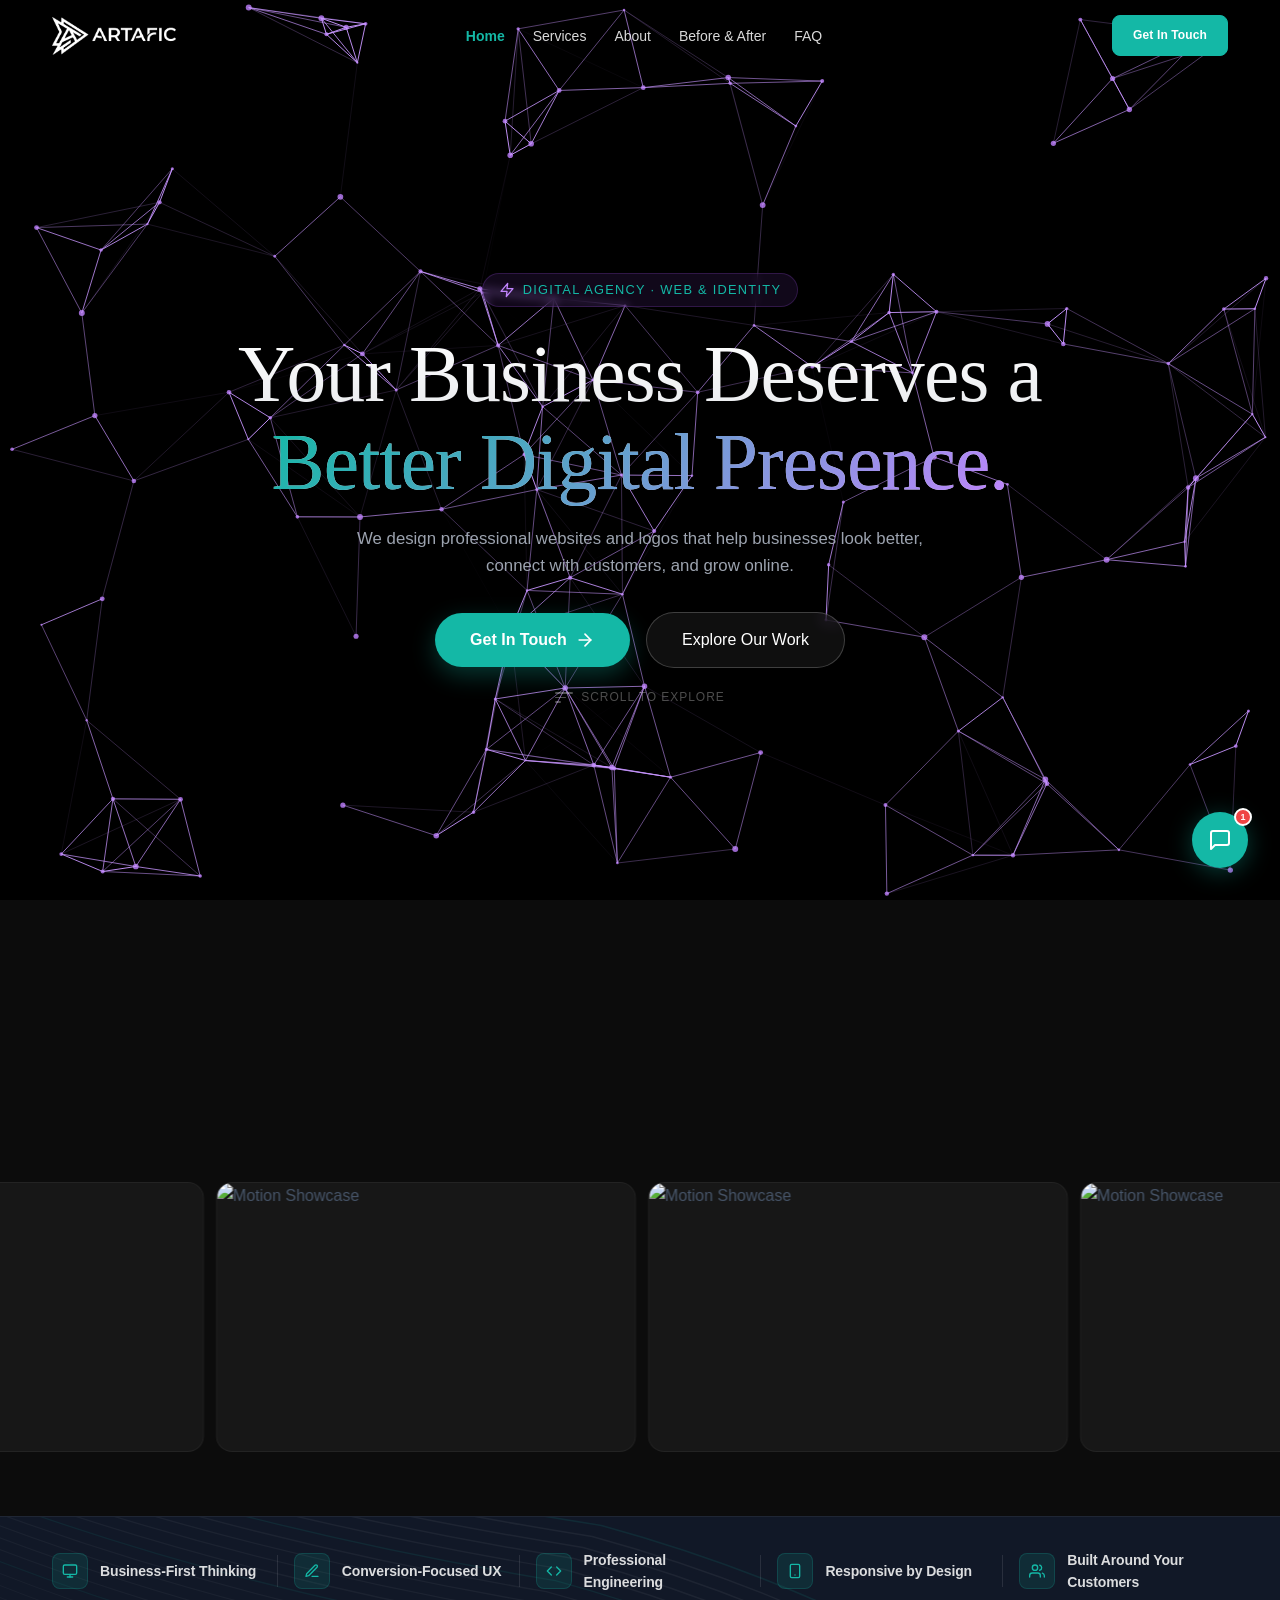
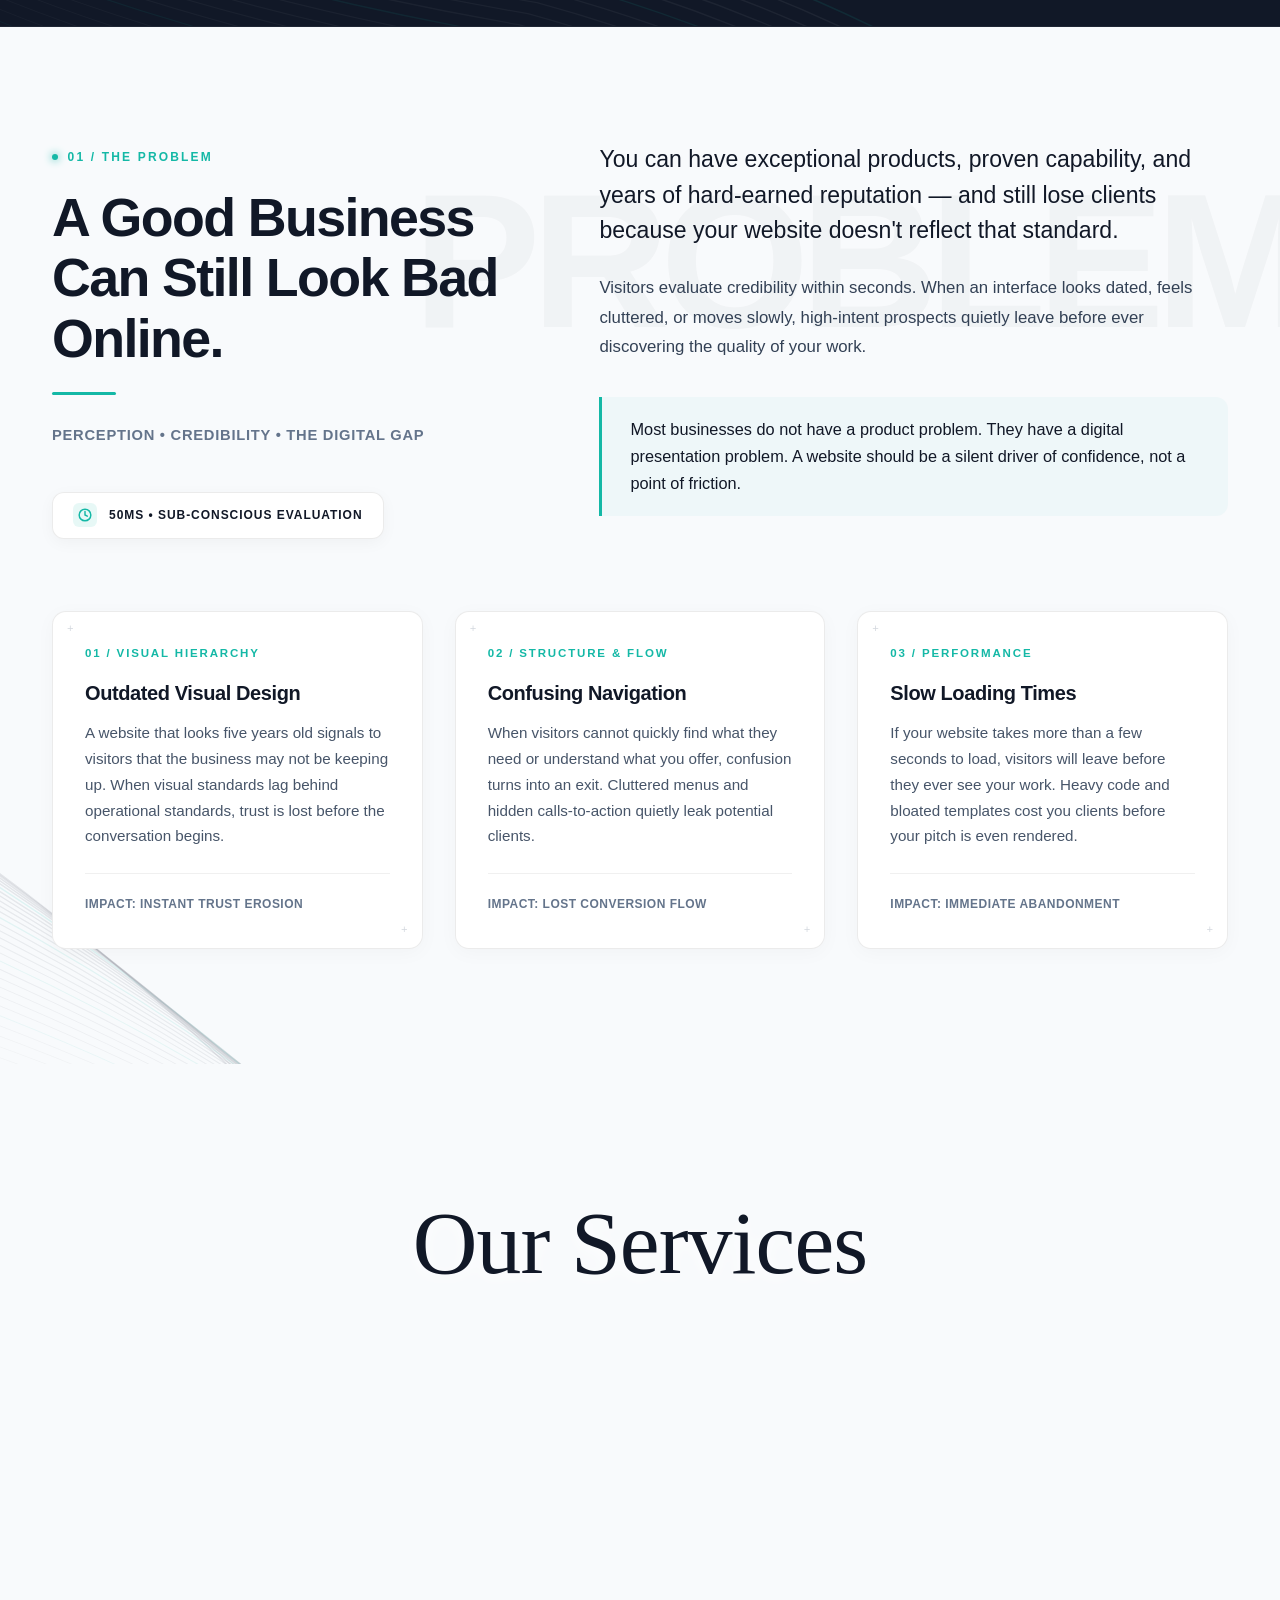
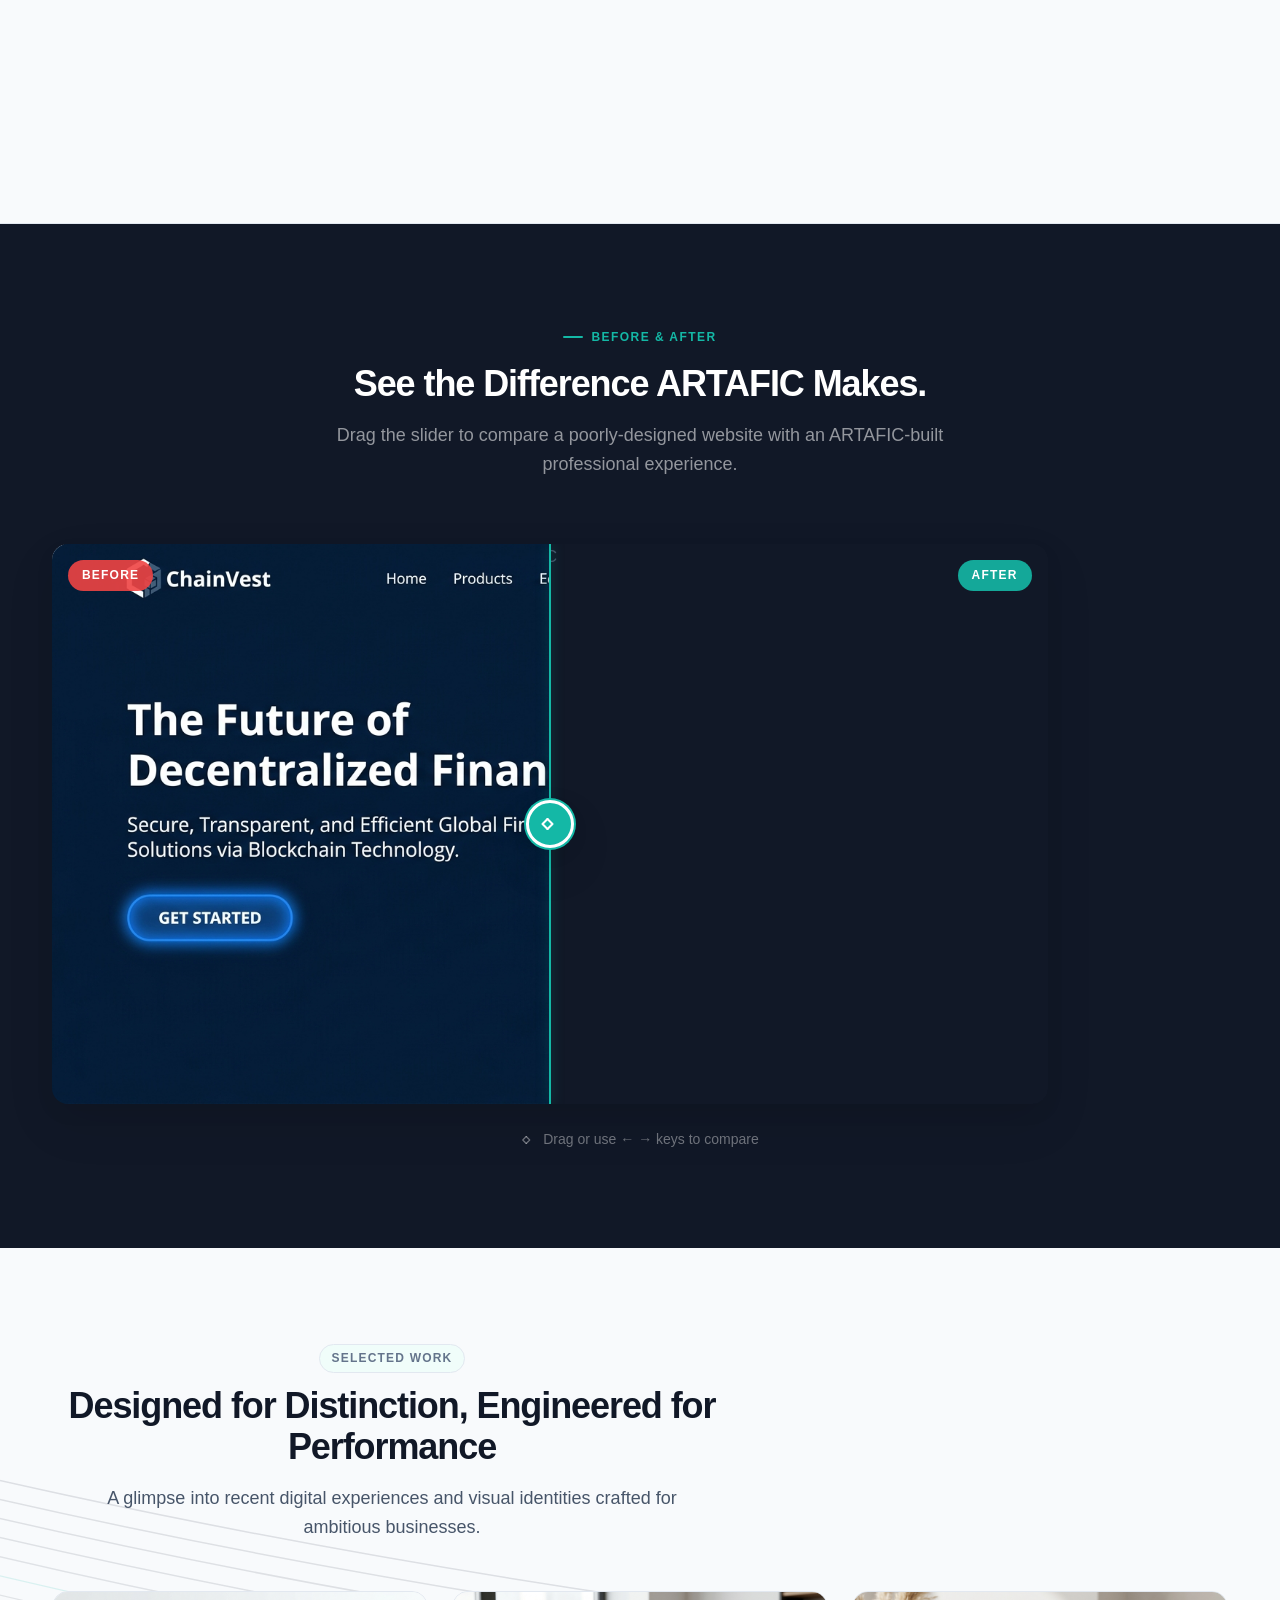
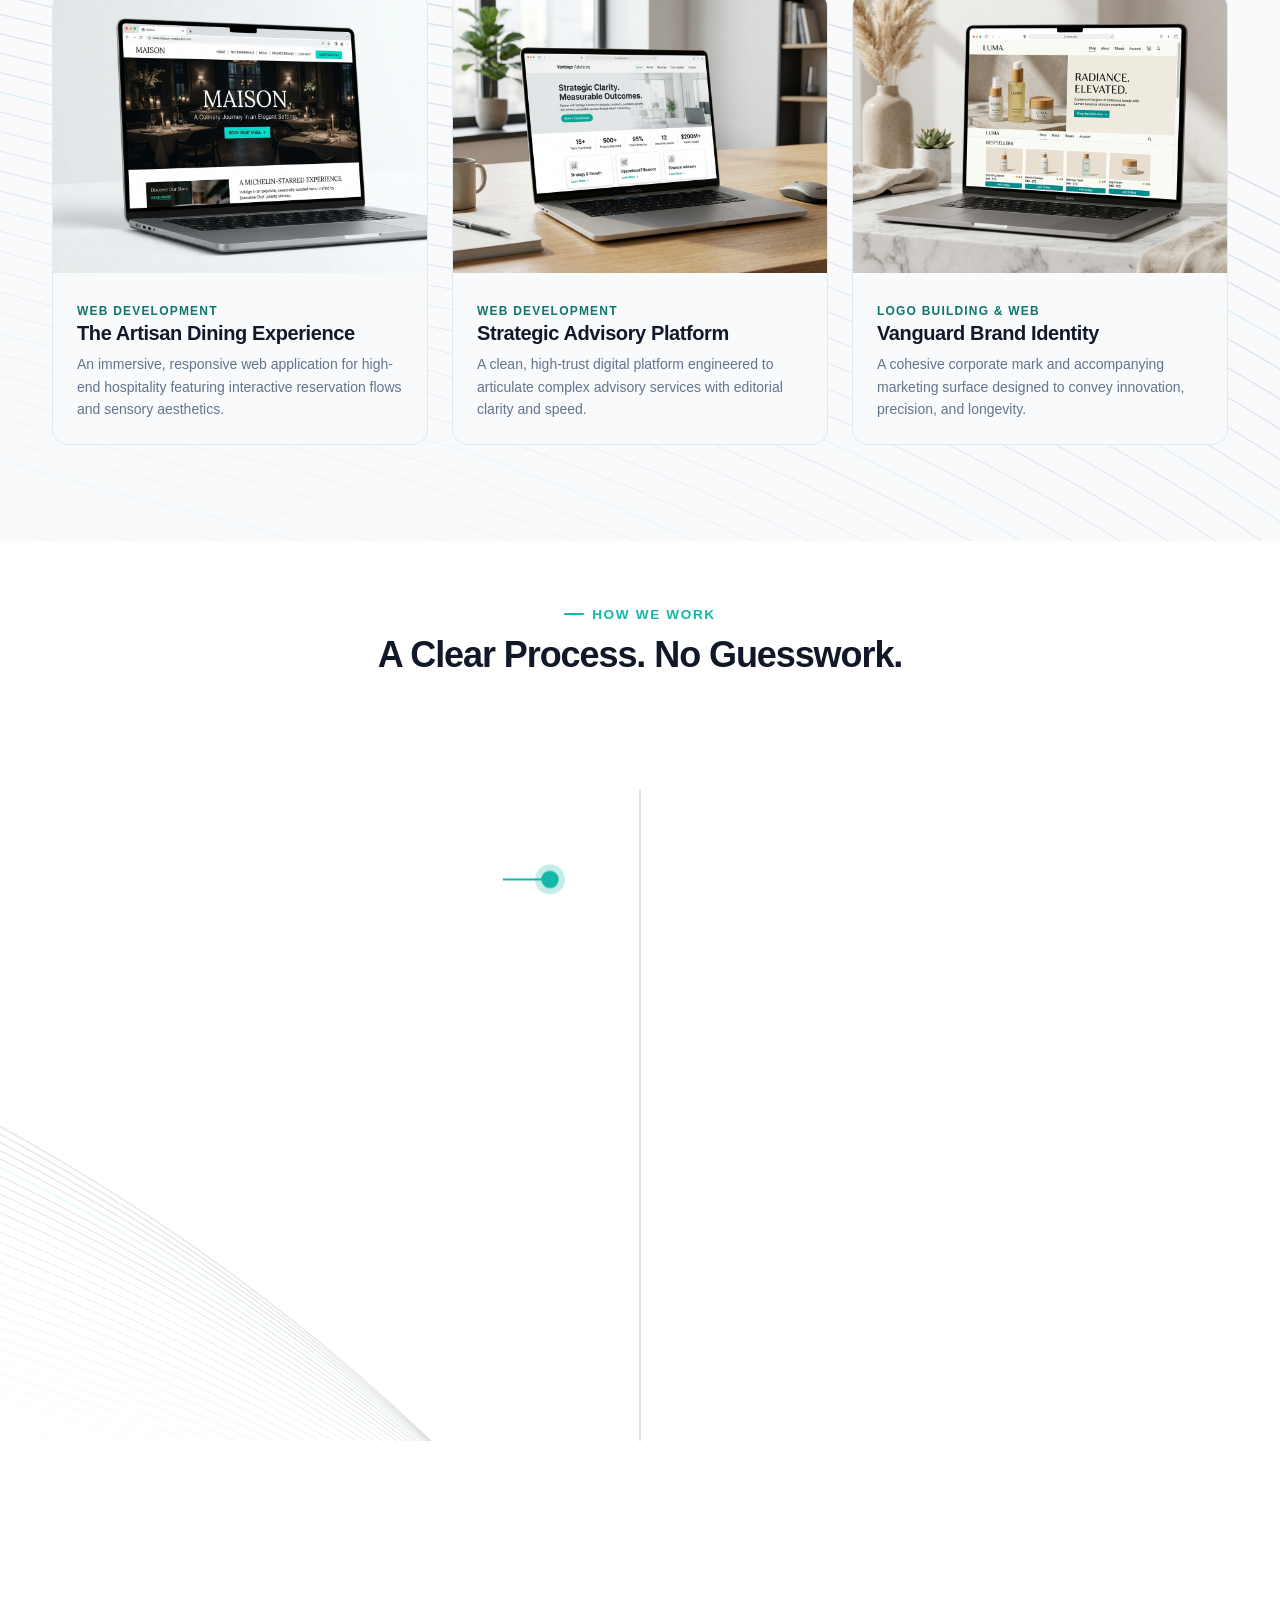
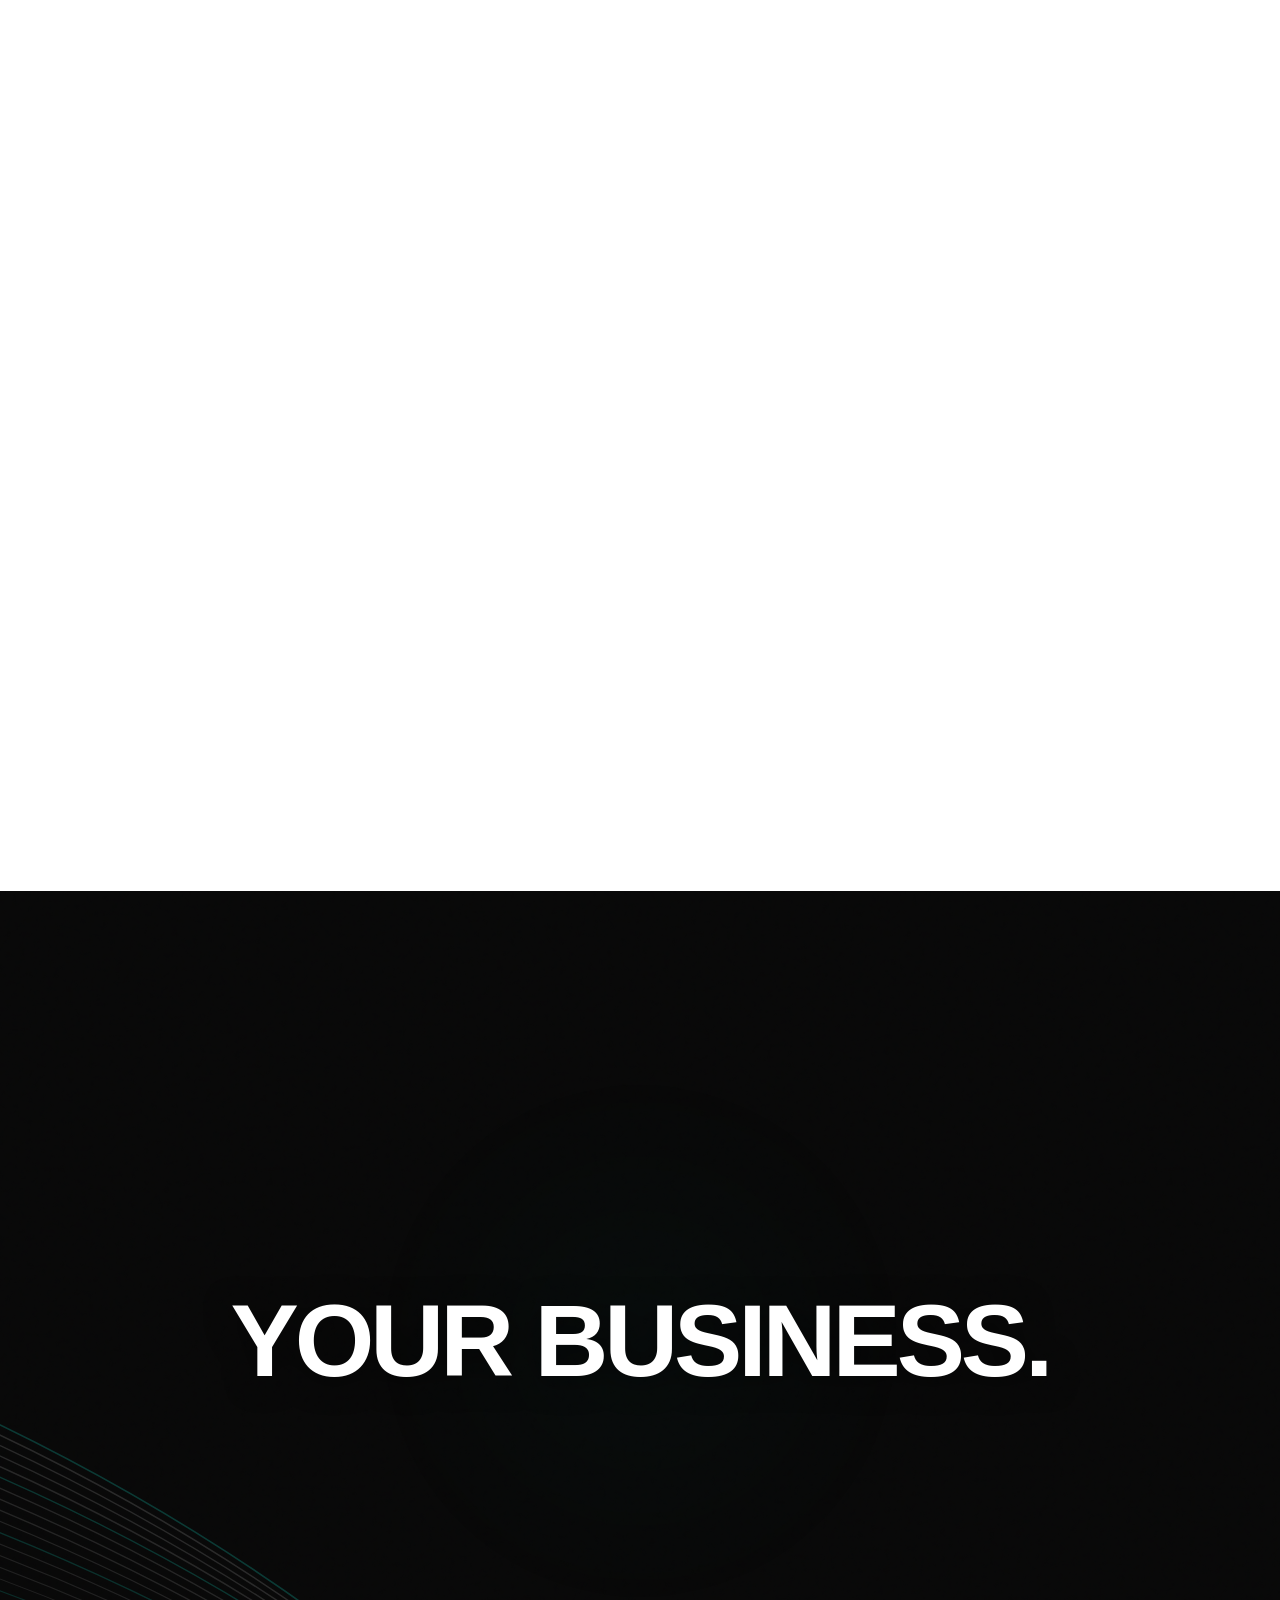
==== commit af7602ce: "feat: overhaul favicon tab clarity and deploy crisp branded 1200x630 OG preview card" ====
--- a/index.html
+++ b/index.html
@@ -16,17 +16,26 @@
   <meta name="description" content="ARTAFIC designs and develops professional websites and logos that help businesses present themselves better, engage customers, and turn their website into a stronger business asset." />
   <meta name="robots" content="index, follow" />
   <link rel="canonical" href="https://artafic.vercel.app/" />
-  <link rel="icon" type="image/svg+xml" href="assets/images/favicon.svg" />
-  <link rel="icon" type="image/png" sizes="32x32" href="assets/images/favicon-32x32.png" />
-  <link rel="apple-touch-icon" sizes="180x180" href="assets/images/apple-touch-icon.png" />
+  <link rel="icon" type="image/svg+xml" href="assets/images/favicon.svg?v=2.0" />
+  <link rel="icon" type="image/png" sizes="48x48" href="assets/images/favicon-48x48.png?v=2.0" />
+  <link rel="icon" type="image/png" sizes="32x32" href="assets/images/favicon-32x32.png?v=2.0" />
+  <link rel="icon" type="image/png" sizes="16x16" href="assets/images/favicon-16x16.png?v=2.0" />
+  <link rel="shortcut icon" href="favicon.ico?v=2.0" />
+  <link rel="apple-touch-icon" sizes="180x180" href="assets/images/apple-touch-icon.png?v=2.0" />
 
   <!-- Open Graph -->
   <meta property="og:type" content="website" />
   <meta property="og:url" content="https://artafic.vercel.app/" />
-  <meta property="og:title" content="ARTAFIC — Professional Websites & Digital Experiences" />
+  <meta property="og:title" content="ARTAFIC — Professional Websites &amp; Digital Experiences" />
   <meta property="og:description" content="We build websites that make businesses look credible, communicate their value clearly, and turn online traffic into real business opportunities." />
-  <meta property="og:image" content="https://artafic.vercel.app/assets/images/og-image.jpg" />
+  <meta property="og:image" content="https://artafic.vercel.app/assets/images/og-image.jpg?v=2.0" />
+  <meta property="og:image:width" content="1200" />
+  <meta property="og:image:height" content="630" />
+  <meta property="og:image:type" content="image/jpeg" />
   <meta name="twitter:card" content="summary_large_image" />
+  <meta name="twitter:title" content="ARTAFIC — Professional Websites &amp; Digital Experiences" />
+  <meta name="twitter:description" content="We build websites that make businesses look credible, communicate their value clearly, and turn online traffic into real business opportunities." />
+  <meta name="twitter:image" content="https://artafic.vercel.app/assets/images/og-image.jpg?v=2.0" />
 
   <!-- Fonts -->
   <link rel="preconnect" href="https://fonts.googleapis.com" />
--- a/css/styles.css
+++ b/css/styles.css
@@ -2833,6 +2833,11 @@
   user-select: none;
 }
 
+.relative-z {
+  position: relative;
+  z-index: 2;
+}
+
 /* GridPulse Full Section Background */
 .grid-pulse {
   position: absolute;
@@ -4055,28 +4060,20 @@
     display: none !important;
   }
 
-  /* ── 6. Problem Section (About Style — Mobile Refined & Punchy) ── */
+  /* ── 6. Problem Section — Mobile: Zero Bloat ── */
   .problem {
-    padding: 4.75rem 0 3.25rem !important;
+    padding: 2.5rem 0 1.75rem !important;
   }
 
   .chapter-watermark--problem {
-    font-size: clamp(3rem, 14vw, 4.5rem) !important;
-    top: 1.5rem !important;
-    right: 0 !important;
-    color: rgba(15, 23, 42, 0.022) !important;
-    max-width: 100% !important;
-    overflow: hidden !important;
-    pointer-events: none !important;
-    user-select: none !important;
-    z-index: 0 !important;
+    display: none !important;
   }
 
   .problem-editorial__grid {
     display: flex !important;
     flex-direction: column !important;
     gap: 0 !important;
-    margin-bottom: 1.5rem !important;
+    margin-bottom: 1rem !important;
   }
 
   .problem-editorial__left,
@@ -4086,59 +4083,40 @@
 
   .about-section-tag {
     order: 1 !important;
-    font-size: 0.7rem !important;
-    margin-bottom: 0.65rem !important;
-    letter-spacing: 0.14em !important;
+    font-size: 0.65rem !important;
+    margin-bottom: 0.4rem !important;
+    letter-spacing: 0.12em !important;
   }
 
   .problem-editorial__heading {
     order: 2 !important;
-    font-size: clamp(1.65rem, 6.2vw, 2.1rem) !important;
-    line-height: 1.16 !important;
-    letter-spacing: -0.025em !important;
-    margin: 0 0 0.75rem 0 !important;
+    font-size: clamp(1.5rem, 5.8vw, 1.9rem) !important;
+    line-height: 1.18 !important;
+    letter-spacing: -0.02em !important;
+    margin: 0 0 0.5rem 0 !important;
   }
 
   .problem-editorial__accent-line {
     order: 3 !important;
-    width: 38px !important;
-    height: 2.5px !important;
-    margin-bottom: 0.85rem !important;
+    width: 32px !important;
+    height: 2px !important;
+    margin-bottom: 0.6rem !important;
   }
 
   .problem-editorial__lead {
     order: 4 !important;
-    font-size: 0.98rem !important;
-    line-height: 1.55 !important;
-    color: #334155 !important;
-    font-weight: 500 !important;
-    margin: 0 0 0.85rem 0 !important;
-  }
-
-  .problem-editorial__badge {
-    order: 5 !important;
-    margin-top: 0 !important;
-    margin-bottom: 0.5rem !important;
-    padding: 0.4rem 0.85rem !important;
-    align-self: flex-start !important;
-    border-radius: 999px !important;
-    box-shadow: 0 2px 8px rgba(0, 0, 0, 0.03) !important;
-  }
-
-  .problem-editorial__badge-icon {
-    width: 18px !important;
-    height: 18px !important;
-  }
-
-  .problem-editorial__badge-text {
-    font-size: 0.68rem !important;
-    letter-spacing: 0.05em !important;
-  }
-
-  /* Unimportant clutter & bloat removed on mobile */
+    font-size: 0.88rem !important;
+    line-height: 1.5 !important;
+    color: #475569 !important;
+    font-weight: 400 !important;
+    margin: 0 !important;
+  }
+
+  /* Hide all decorative / secondary elements on mobile */
   .problem-editorial__tagline,
   .problem-editorial__body,
   .problem-editorial__quote,
+  .problem-editorial__badge,
   .problem-card__extra {
     display: none !important;
   }
@@ -4146,59 +4124,87 @@
   .problem-cards__grid {
     display: flex !important;
     flex-direction: column !important;
-    gap: 0.75rem !important;
+    gap: 0.5rem !important;
   }
 
   .studio-card {
-    padding: 1.1rem 1.15rem 0.95rem !important;
-    border-radius: 12px !important;
+    padding: 0.85rem 1rem 0.75rem !important;
+    border-radius: 10px !important;
     background: #FFFFFF !important;
-    border: 1px solid rgba(0, 0, 0, 0.07) !important;
-    box-shadow: 0 2px 10px rgba(0, 0, 0, 0.02) !important;
+    border: 1px solid rgba(0, 0, 0, 0.06) !important;
+    box-shadow: none !important;
   }
 
   .corner-mark {
-    font-size: 9px !important;
-    opacity: 0.2 !important;
-  }
-  .corner-mark--tl { top: 8px !important; left: 10px !important; }
-  .corner-mark--br { bottom: 8px !important; right: 10px !important; }
+    display: none !important;
+  }
 
   .studio-card__label {
-    font-size: 0.65rem !important;
-    letter-spacing: 0.14em !important;
-    margin-bottom: 0.35rem !important;
+    font-size: 0.6rem !important;
+    letter-spacing: 0.12em !important;
+    margin-bottom: 0.15rem !important;
   }
 
   .studio-card__title {
-    font-size: 1.05rem !important;
-    line-height: 1.25 !important;
-    letter-spacing: -0.015em !important;
-    margin-bottom: 0.35rem !important;
+    font-size: 0.95rem !important;
+    line-height: 1.2 !important;
+    letter-spacing: -0.01em !important;
+    margin-bottom: 0.2rem !important;
   }
 
   .studio-card__desc {
-    font-size: 0.86rem !important;
-    line-height: 1.48 !important;
-    color: #475569 !important;
+    font-size: 0.82rem !important;
+    line-height: 1.45 !important;
+    color: #64748B !important;
     margin: 0 !important;
   }
 
   .studio-card__footer {
-    margin-top: 0.55rem !important;
-    padding-top: 0.55rem !important;
-    border-top: 1px solid rgba(0, 0, 0, 0.05) !important;
+    margin-top: 0.35rem !important;
+    padding-top: 0.35rem !important;
+    border-top: 1px solid rgba(0, 0, 0, 0.04) !important;
   }
 
   .studio-card__meta {
-    font-size: 0.68rem !important;
-    letter-spacing: 0.03em !important;
-    color: #64748B !important;
+    font-size: 0.62rem !important;
+    letter-spacing: 0.02em !important;
+    color: #94A3B8 !important;
   }
 
   /* ── 7. Services Pin Track — Mobile Horizontal Snap & Proper Sizing ── */
   .services-pin-track {
-    height: 220vh !important;
+    height: 280vh !important;
+  }
+
+  .services-sticky-viewport {
+    height: 100vh !important;
+  }
+
+  .services-panning-stage {
+    height: 2200px !important;
+  }
+
+  .services-panning-svg-wrap {
+    height: auto !important;
+    min-height: 820px !important;
+    padding-top: 80px !important;
+  }
+
+  .services-mashup-text {
+    top: 105px !important;
+  }
+
+  .services-hero-title {
+    font-size: clamp(2.3rem, 8.5vw, 3rem) !important;
+  }
+
+  .services-flow-endpoint {
+    padding: 0 1rem !important;
+  }
+
+  .stroke-terminal-dot {
+    margin: -32px 0 0.5rem 23.7% !important;
+    transform: translateX(-50%) !important;
   }
 
   .services-endpoint-layer {
@@ -4206,13 +4212,13 @@
   }
 
   .services-endpoint-card {
-    padding: 1.5rem 1rem !important;
-    border-radius: 1.5rem !important;
+    padding: 1.25rem 1rem !important;
+    border-radius: 1.25rem !important;
     max-width: 100% !important;
   }
 
   .services-endpoint-header {
-    margin-bottom: 1rem !important;
+    margin-bottom: 0.75rem !important;
   }
 
   .services-endpoint-badge {
@@ -4222,14 +4228,14 @@
   }
 
   .services-endpoint-title {
-    font-size: clamp(1.6rem, 6.5vw, 2.2rem) !important;
+    font-size: 1.45rem !important;
     line-height: 1.15 !important;
-    margin-bottom: 0.25rem !important;
+    margin-bottom: 0.2rem !important;
   }
 
   .services-endpoint-subtitle {
-    font-size: 0.85rem !important;
-    margin-bottom: 1rem !important;
+    font-size: 0.8rem !important;
+    margin-bottom: 0.65rem !important;
     line-height: 1.45 !important;
   }
 
@@ -4252,32 +4258,38 @@
     flex: 0 0 90% !important;
     min-width: 0 !important;
     scroll-snap-align: center !important;
-    padding: 1.25rem 1rem !important;
-    border-radius: 1.25rem !important;
+    padding: 1rem 0.85rem !important;
+    border-radius: 1.1rem !important;
   }
 
   .service-box__header {
     gap: 0.75rem !important;
-    margin-bottom: 0.75rem !important;
+    margin-bottom: 0.5rem !important;
   }
 
   .service-box__title {
-    font-size: 1.25rem !important;
+    font-size: 1.15rem !important;
   }
 
   .service-box__desc {
-    font-size: 0.875rem !important;
-    line-height: 1.5 !important;
-    margin-bottom: 1rem !important;
+    font-size: 0.8rem !important;
+    line-height: 1.48 !important;
+    margin-bottom: 0.65rem !important;
   }
 
   .service-box__features {
-    gap: 0.5rem !important;
-    margin-bottom: 0.75rem !important;
+    gap: 0.35rem !important;
+    margin-bottom: 0.5rem !important;
   }
 
   .service-box__features li {
-    font-size: 0.825rem !important;
+    font-size: 0.78rem !important;
+  }
+
+  .service-endpoint-box .btn {
+    margin-top: 0.75rem !important;
+    padding: 0.5rem 1rem !important;
+    font-size: 0.8rem !important;
   }
 
   .services-endpoint-dots {
@@ -4285,7 +4297,7 @@
     align-items: center !important;
     justify-content: center !important;
     gap: 0.5rem !important;
-    margin-top: 0.75rem !important;
+    margin-top: 0.65rem !important;
   }
 
   .services-dot {
@@ -4706,11 +4718,15 @@
   }
 
   .problem-editorial__heading {
-    font-size: 1.6rem !important;
+    font-size: 1.4rem !important;
   }
 
   .studio-card {
-    padding: 1.35rem 1rem !important;
+    padding: 0.75rem 0.85rem 0.65rem !important;
+  }
+
+  .studio-card__desc {
+    font-size: 0.78rem !important;
   }
 }
 
@@ -4860,6 +4876,29 @@
   padding: 2rem 1.5rem;
   color: #FFFFFF;
   box-shadow: 0 20px 50px rgba(20, 184, 166, 0.25);
+  overflow: hidden;
+}
+
+.services-endpoint-card::before {
+  content: "";
+  position: absolute;
+  inset: 0;
+  border-radius: inherit;
+  background-image: 
+    linear-gradient(to right, rgba(255, 255, 255, 0.08) 1px, transparent 1px),
+    linear-gradient(to bottom, rgba(255, 255, 255, 0.08) 1px, transparent 1px);
+  background-size: 24px 24px;
+  mask-image: radial-gradient(ellipse at center, rgba(0, 0, 0, 0.85) 0%, rgba(0, 0, 0, 0.15) 75%, transparent 100%);
+  -webkit-mask-image: radial-gradient(ellipse at center, rgba(0, 0, 0, 0.85) 0%, rgba(0, 0, 0, 0.15) 75%, transparent 100%);
+  pointer-events: none;
+  z-index: 0;
+}
+
+.services-endpoint-header,
+.services-endpoint-grid,
+.services-endpoint-dots {
+  position: relative;
+  z-index: 1;
 }
 
 @media (min-width: 768px) {
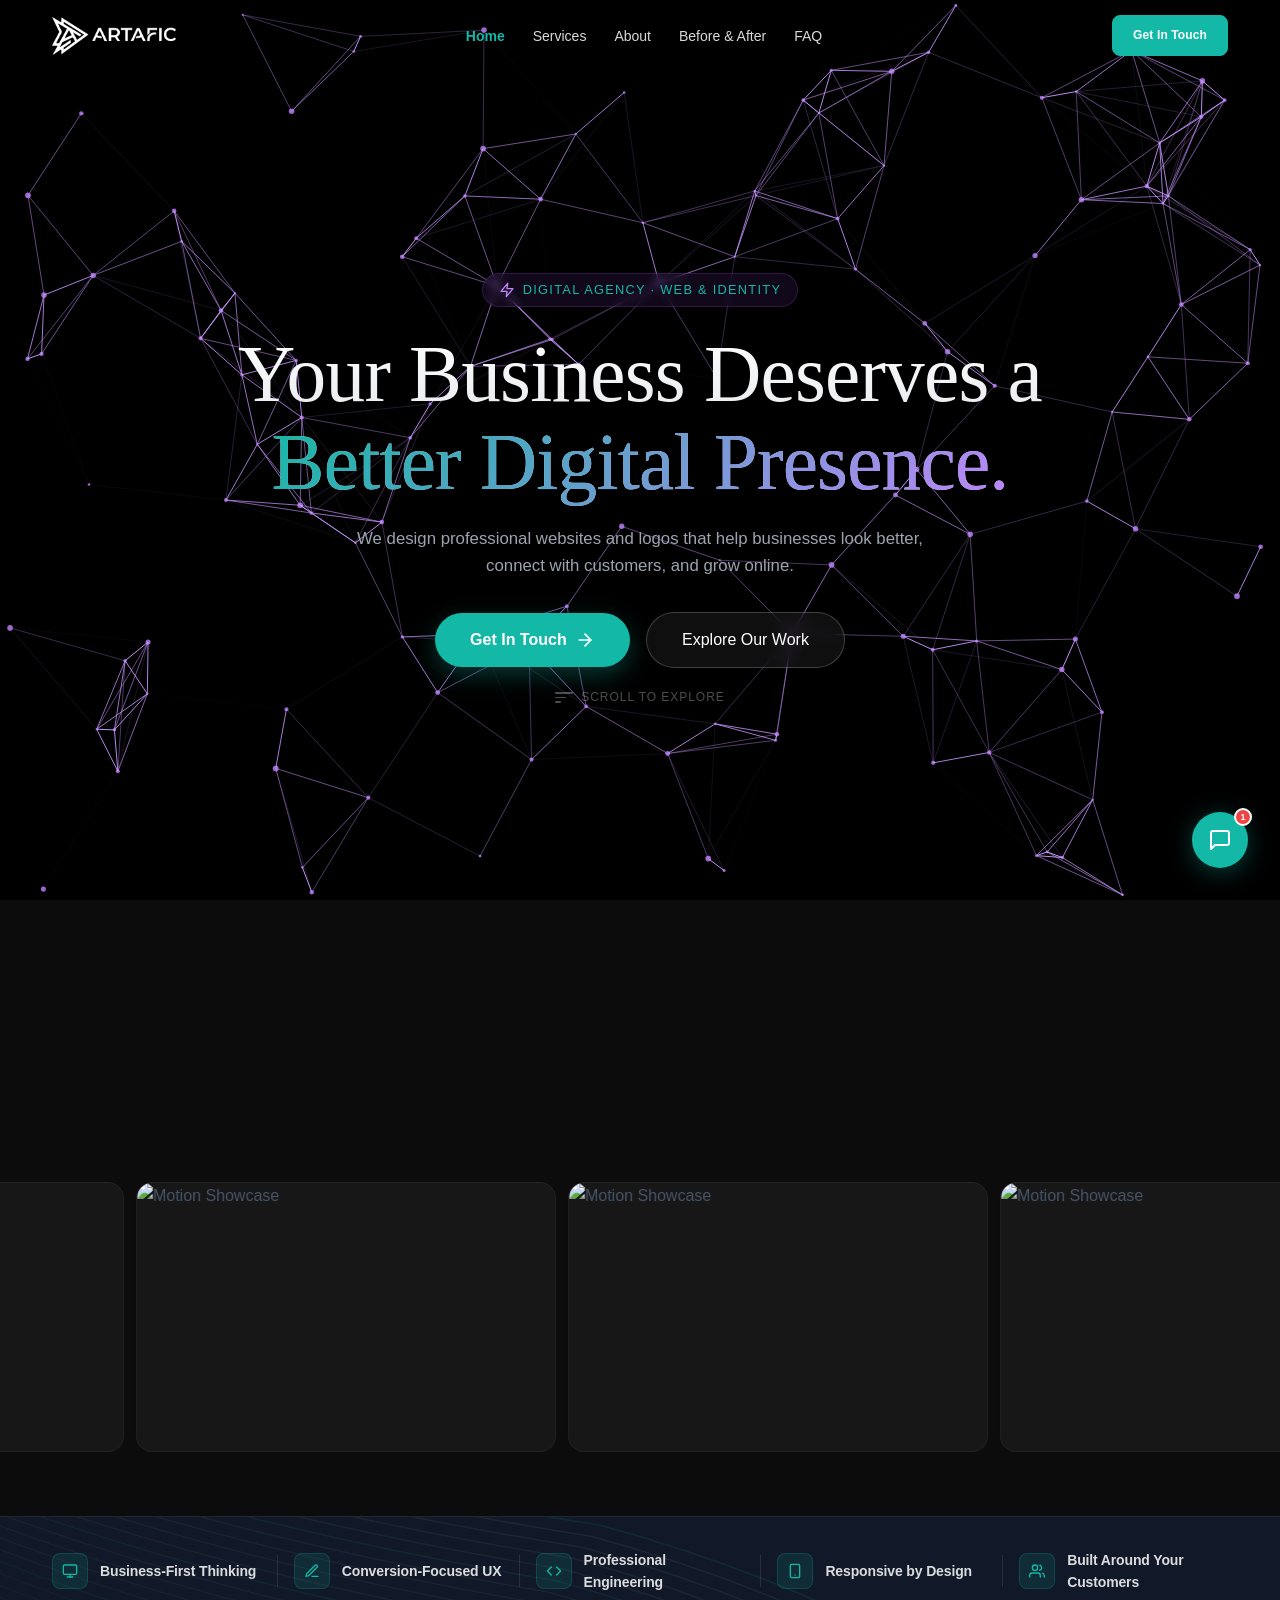
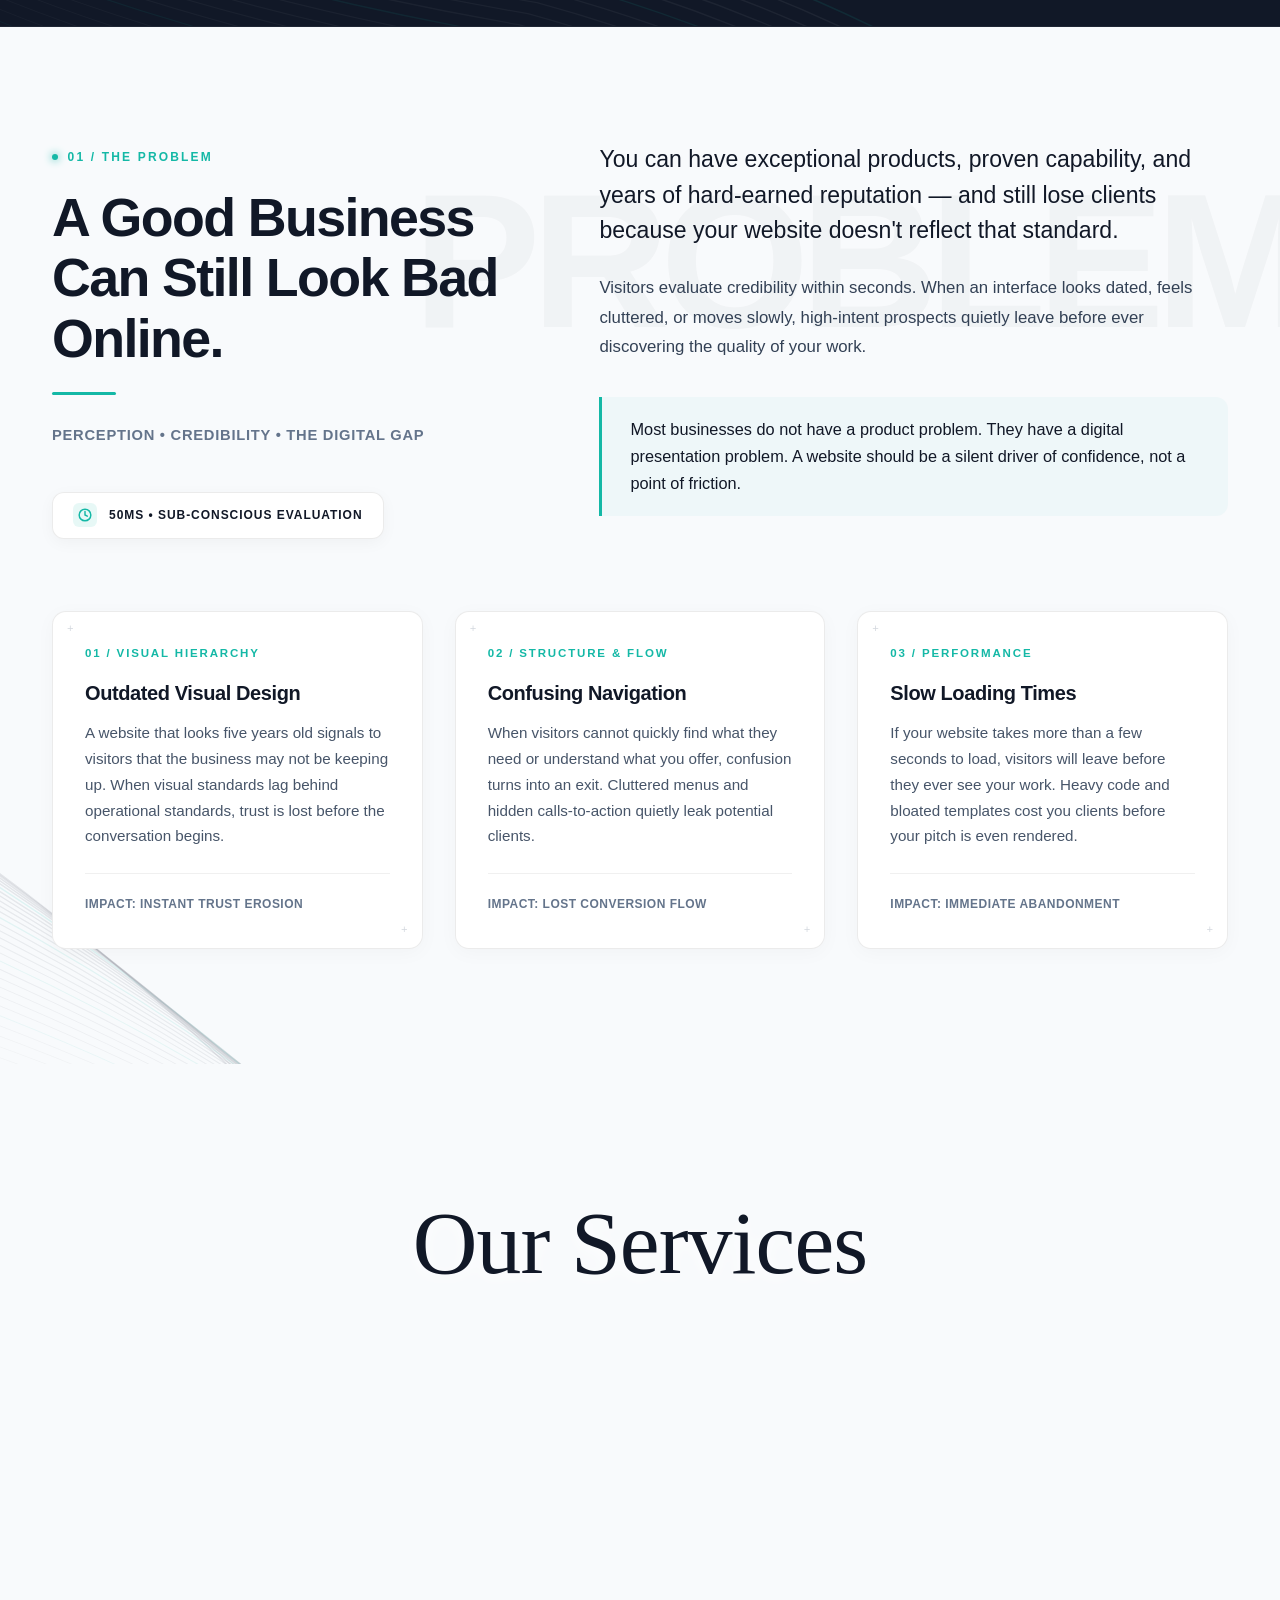
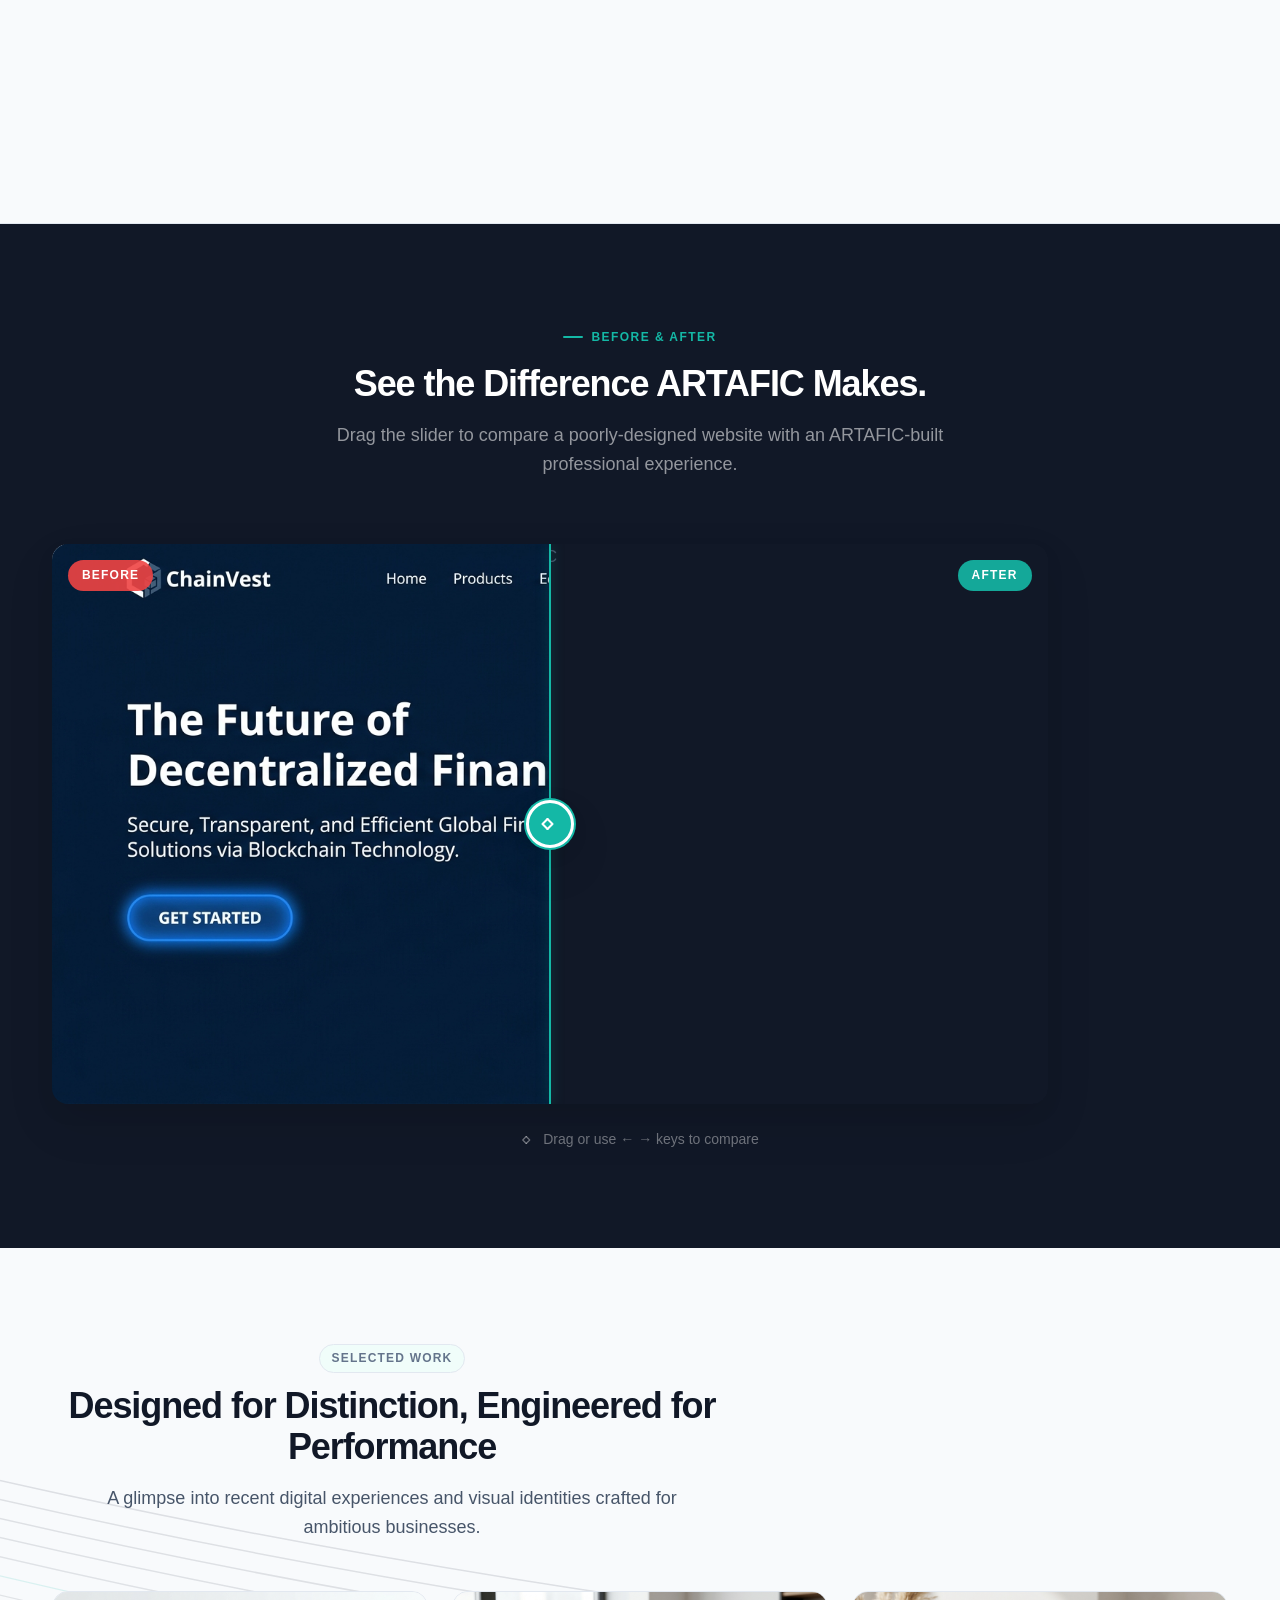
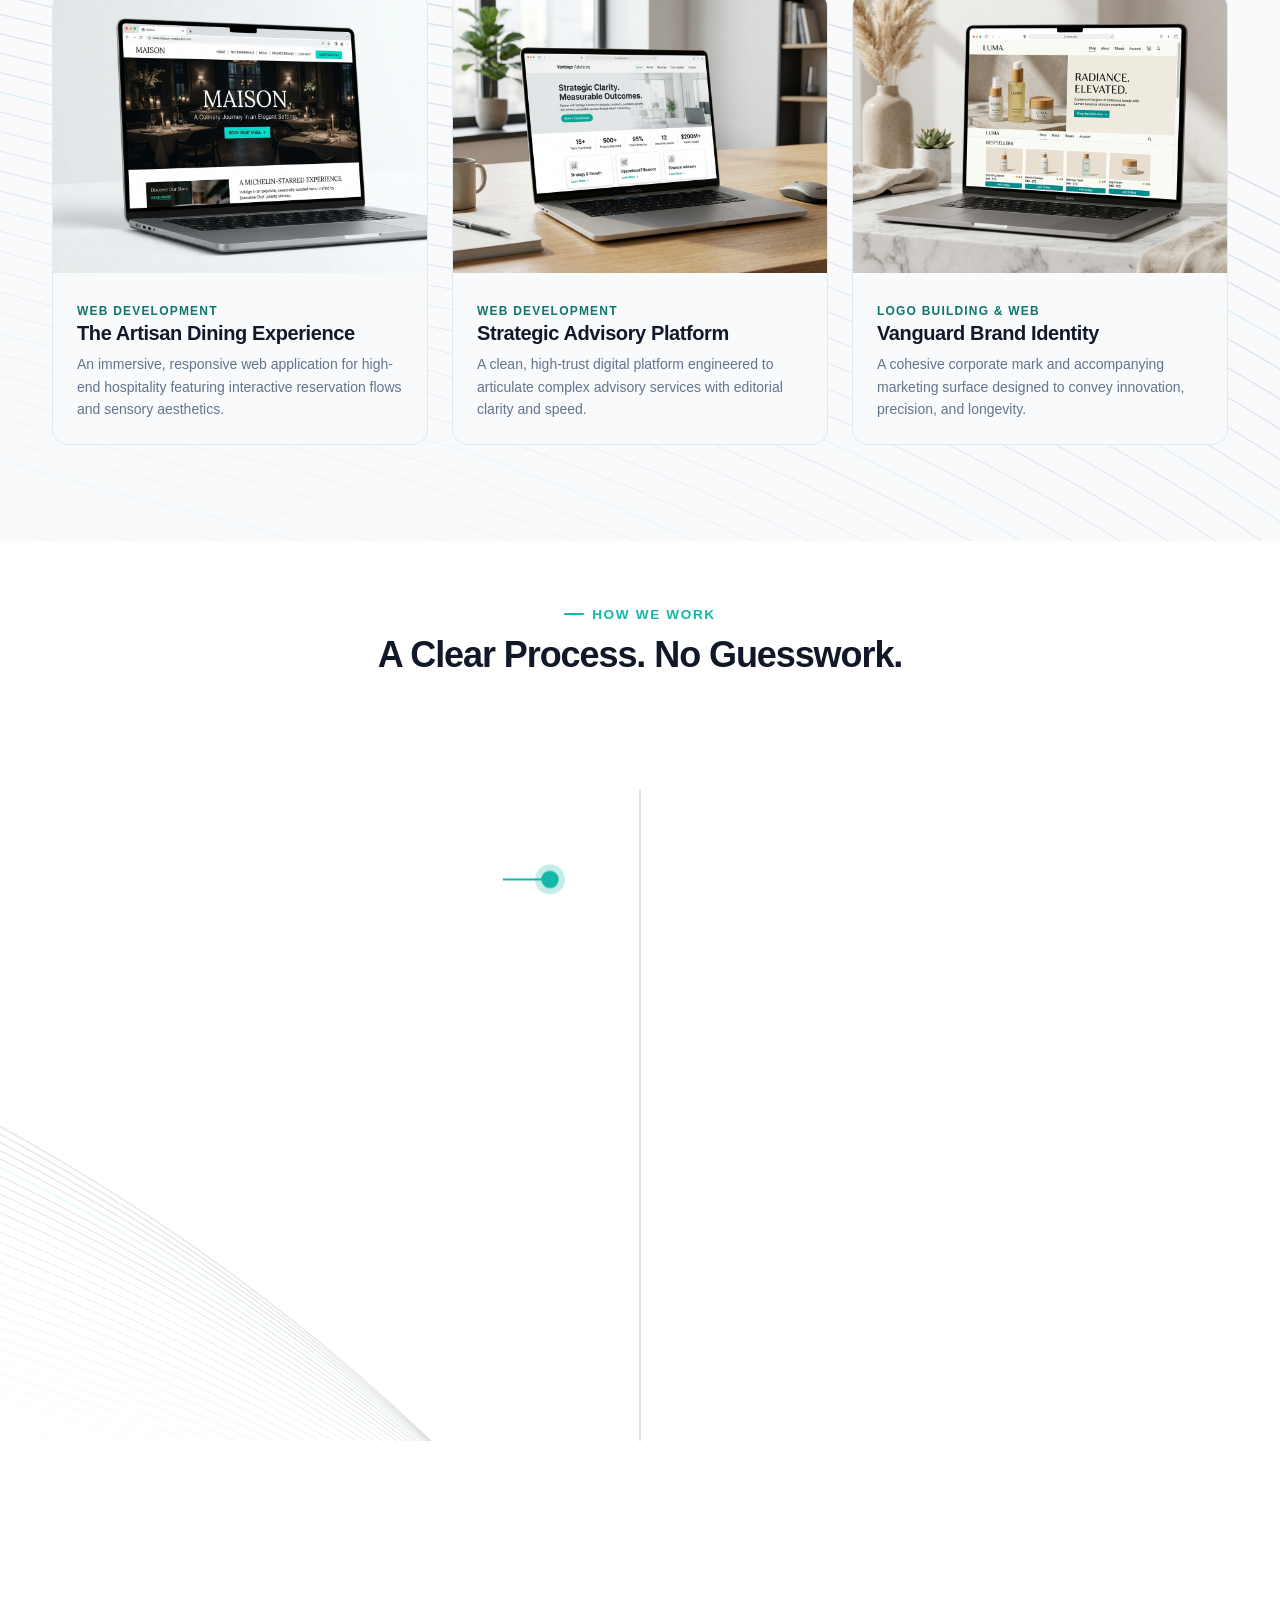
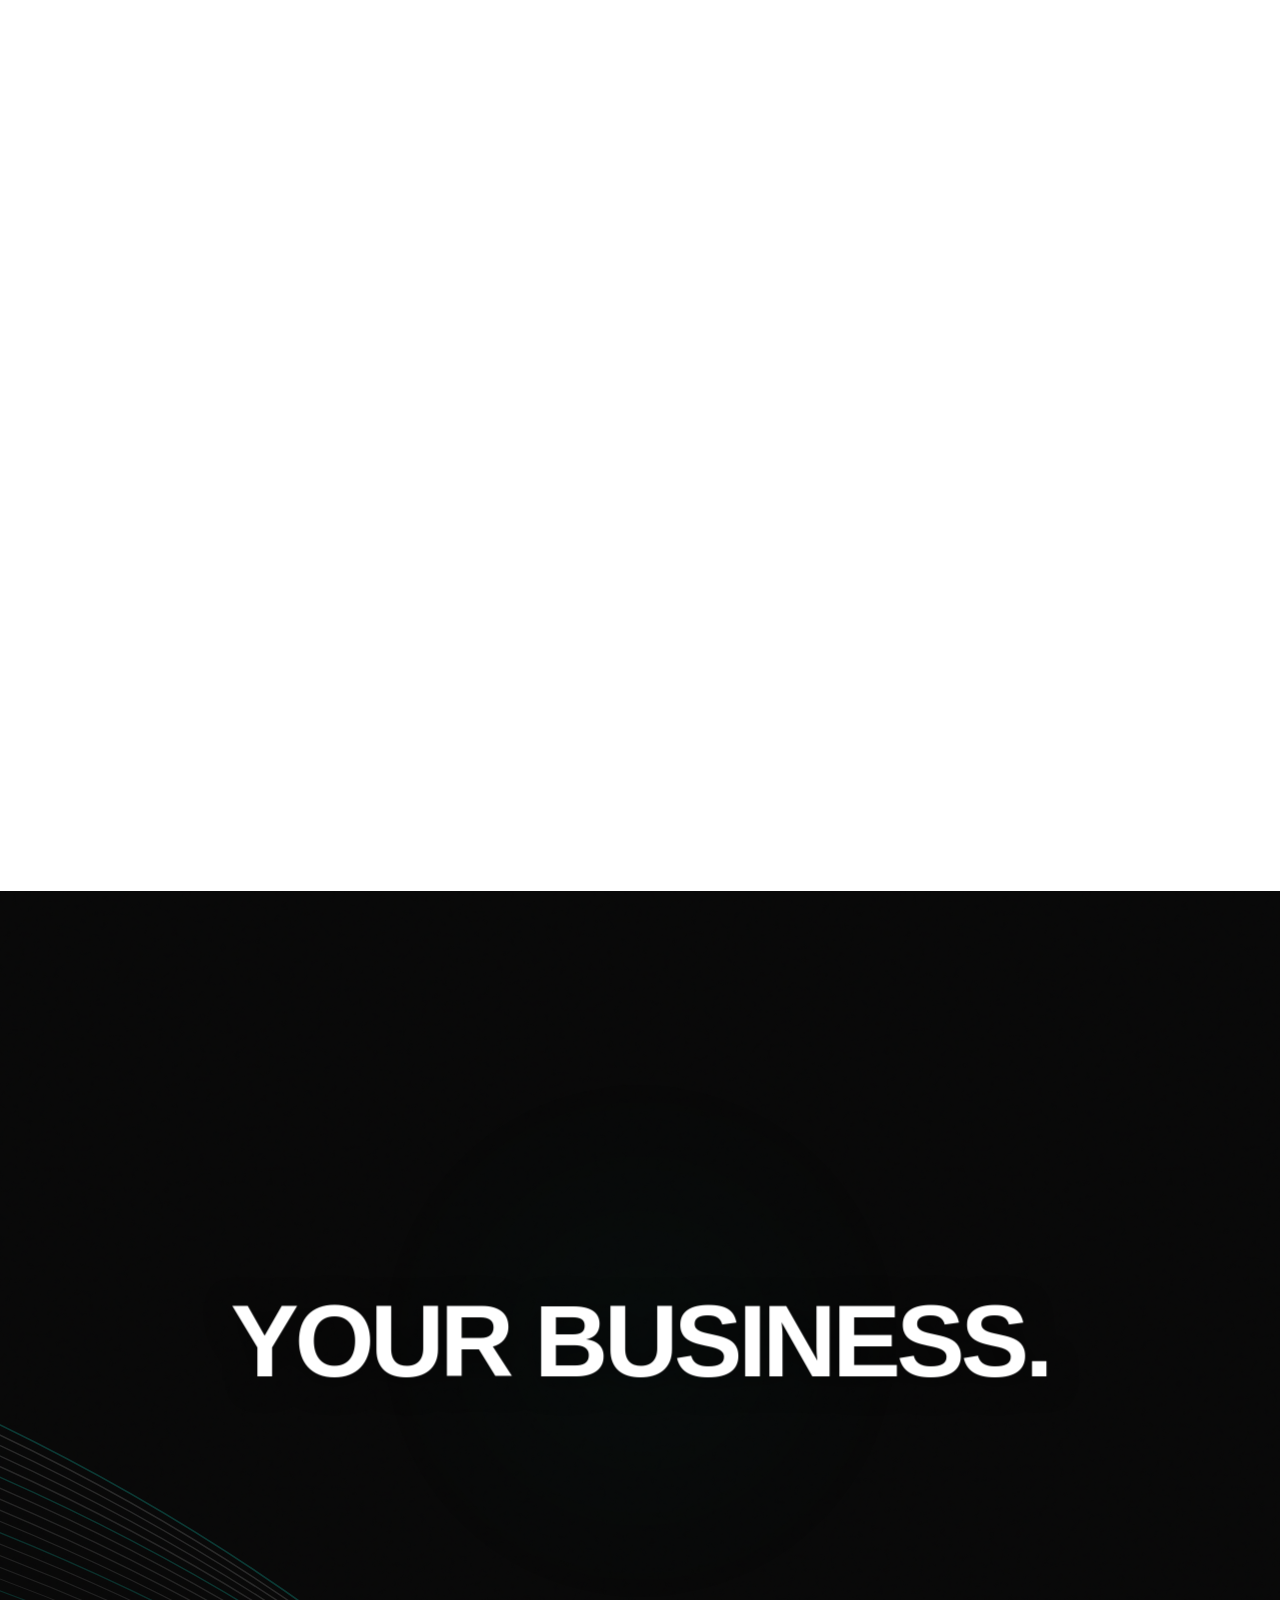
==== commit 65afc30e: "feat: optimize mobile layout density with 2-column card grids and update official logo favicon" ====
--- a/index.html
+++ b/index.html
@@ -16,12 +16,12 @@
   <meta name="description" content="ARTAFIC designs and develops professional websites and logos that help businesses present themselves better, engage customers, and turn their website into a stronger business asset." />
   <meta name="robots" content="index, follow" />
   <link rel="canonical" href="https://artafic.vercel.app/" />
-  <link rel="icon" type="image/svg+xml" href="assets/images/favicon.svg?v=2.0" />
-  <link rel="icon" type="image/png" sizes="48x48" href="assets/images/favicon-48x48.png?v=2.0" />
-  <link rel="icon" type="image/png" sizes="32x32" href="assets/images/favicon-32x32.png?v=2.0" />
-  <link rel="icon" type="image/png" sizes="16x16" href="assets/images/favicon-16x16.png?v=2.0" />
-  <link rel="shortcut icon" href="favicon.ico?v=2.0" />
-  <link rel="apple-touch-icon" sizes="180x180" href="assets/images/apple-touch-icon.png?v=2.0" />
+  <link rel="icon" type="image/svg+xml" href="assets/images/favicon.svg?v=3.0" />
+  <link rel="icon" type="image/png" sizes="48x48" href="assets/images/favicon-48x48.png?v=3.0" />
+  <link rel="icon" type="image/png" sizes="32x32" href="assets/images/favicon-32x32.png?v=3.0" />
+  <link rel="icon" type="image/png" sizes="16x16" href="assets/images/favicon-16x16.png?v=3.0" />
+  <link rel="shortcut icon" href="favicon.ico?v=3.0" />
+  <link rel="apple-touch-icon" sizes="180x180" href="assets/images/apple-touch-icon.png?v=3.0" />
 
   <!-- Open Graph -->
   <meta property="og:type" content="website" />
--- a/css/styles.css
+++ b/css/styles.css
@@ -4675,6 +4675,511 @@
   }
 }
 
+/* ============================================================
+   MOBILE DENSITY & PROPORTION OPTIMIZATION PASS
+   Target: Compact, balanced, 2-col where content allows
+   Rule: Desktop is NEVER touched — all inside max-width: 767px
+   ============================================================ */
+@media (max-width: 767px) {
+
+  /* ── A. VALUE STRIP — 2×2 grid instead of stacked column ── */
+  .value-strip__grid {
+    display: grid !important;
+    grid-template-columns: 1fr 1fr !important;
+    gap: 0.65rem 0.5rem !important;
+    align-items: start !important;
+  }
+
+  .value-strip__item {
+    width: auto !important;
+    min-width: 0 !important;
+    gap: 0.5rem !important;
+  }
+
+  .value-strip__icon {
+    width: 30px !important;
+    height: 30px !important;
+  }
+
+  .value-strip__icon svg {
+    width: 14px !important;
+    height: 14px !important;
+  }
+
+  .value-strip__text {
+    font-size: 0.78rem !important;
+    line-height: 1.3 !important;
+  }
+
+  /* ── B. PROBLEM CARDS — 2-column compact grid ── */
+  .problem-cards__grid {
+    display: grid !important;
+    grid-template-columns: 1fr 1fr !important;
+    gap: 0.5rem !important;
+    flex-direction: unset !important;
+  }
+
+  /* Make the 3rd card span full width for balance if 3 cards */
+  .problem-cards__grid .studio-card:last-child:nth-child(odd) {
+    grid-column: 1 / -1 !important;
+  }
+
+  .studio-card {
+    padding: 0.75rem 0.8rem 0.65rem !important;
+    border-radius: 10px !important;
+  }
+
+  .studio-card__label {
+    font-size: 0.55rem !important;
+    letter-spacing: 0.1em !important;
+    margin-bottom: 0.1rem !important;
+  }
+
+  .studio-card__title {
+    font-size: 0.82rem !important;
+    line-height: 1.2 !important;
+    margin-bottom: 0.15rem !important;
+  }
+
+  .studio-card__desc {
+    font-size: 0.72rem !important;
+    line-height: 1.4 !important;
+  }
+
+  .studio-card__footer {
+    margin-top: 0.3rem !important;
+    padding-top: 0.3rem !important;
+  }
+
+  .studio-card__meta {
+    font-size: 0.58rem !important;
+  }
+
+  /* ── C. WHY ARTAFIC CARDS — 2-column grid ── */
+  .why__grid {
+    display: grid !important;
+    grid-template-columns: 1fr 1fr !important;
+    gap: 0.65rem !important;
+  }
+
+  .why-card--1,
+  .why-card--2,
+  .why-card--3,
+  .why-card--4 {
+    grid-column: auto !important;
+  }
+
+  /* 5th card spans full width */
+  .why-card--5 {
+    grid-column: 1 / -1 !important;
+  }
+
+  .why-card {
+    padding: 1.15rem !important;
+    border-radius: 12px !important;
+  }
+
+  .why-card__icon {
+    width: 36px !important;
+    height: 36px !important;
+    margin-bottom: 0.65rem !important;
+  }
+
+  .why-card__icon svg {
+    width: 18px !important;
+    height: 18px !important;
+  }
+
+  .why-card__title {
+    font-size: 0.88rem !important;
+    margin-bottom: 0.3rem !important;
+  }
+
+  .why-card__desc {
+    font-size: 0.78rem !important;
+    line-height: 1.5 !important;
+  }
+
+  /* ── D. ABOUT SECTION — Keep 2-col pillars on mobile ── */
+  .about__pillars {
+    display: grid !important;
+    grid-template-columns: 1fr 1fr !important;
+    gap: 0.5rem !important;
+  }
+
+  .about__pillar {
+    padding: 0.85rem !important;
+    border-radius: 10px !important;
+  }
+
+  .about__pillar-icon {
+    width: 32px !important;
+    height: 32px !important;
+    margin-bottom: 0.35rem !important;
+  }
+
+  .about__pillar-icon svg {
+    width: 16px !important;
+    height: 16px !important;
+  }
+
+  .about__pillar-title {
+    font-size: 0.78rem !important;
+    margin-bottom: 0.15rem !important;
+  }
+
+  .about__pillar-text {
+    font-size: 0.7rem !important;
+    line-height: 1.45 !important;
+  }
+
+  .about {
+    padding: 2.5rem 0 !important;
+  }
+
+  .about__grid {
+    gap: 1.75rem !important;
+  }
+
+  .about__statement {
+    padding: 1.5rem !important;
+  }
+
+  .about__statement-quote {
+    font-size: 1.75rem !important;
+    margin-bottom: 0.65rem !important;
+  }
+
+  .about__statement-text {
+    font-size: 1rem !important;
+    line-height: 1.45 !important;
+  }
+
+  /* ── E. PORTFOLIO — 2-column grid ── */
+  .portfolio__grid {
+    grid-template-columns: 1fr 1fr !important;
+    gap: 0.75rem !important;
+  }
+
+  .portfolio {
+    padding: 2.5rem 0 !important;
+  }
+
+  .portfolio-card {
+    border-radius: 10px !important;
+  }
+
+  .portfolio-card__image {
+    aspect-ratio: 4 / 3 !important;
+  }
+
+  .portfolio-card__body {
+    padding: 0.75rem 0.65rem !important;
+  }
+
+  .portfolio-card__type {
+    font-size: 0.6rem !important;
+    margin-bottom: 0.2rem !important;
+    letter-spacing: 0.08em !important;
+  }
+
+  .portfolio-card__title {
+    font-size: 0.85rem !important;
+    margin-bottom: 0.2rem !important;
+    line-height: 1.25 !important;
+  }
+
+  .portfolio-card__desc {
+    font-size: 0.72rem !important;
+    line-height: 1.45 !important;
+    /* Clamp to 2 lines to keep compact */
+    display: -webkit-box !important;
+    -webkit-line-clamp: 2 !important;
+    -webkit-box-orient: vertical !important;
+    overflow: hidden !important;
+  }
+
+  .portfolio-card__view {
+    font-size: 0.65rem !important;
+    padding: 0.25rem 0.65rem !important;
+  }
+
+  /* ── F. BEFORE / AFTER SECTION — Tighter ── */
+  .before-after {
+    padding: 2.5rem 0 !important;
+  }
+
+  .slider-container {
+    max-height: 280px !important;
+  }
+
+  /* ── G. CTA SECTION — Compact ── */
+  .cta-section {
+    padding: 2.25rem 0 !important;
+  }
+
+  .cta-section__title {
+    font-size: clamp(1.35rem, 5vw, 1.85rem) !important;
+    margin-bottom: 0.65rem !important;
+  }
+
+  .cta-section__subtitle {
+    font-size: 0.88rem !important;
+    margin-bottom: 1.5rem !important;
+    line-height: 1.5 !important;
+  }
+
+  /* ── H. FAQ SECTION — Tighter ── */
+  .faq {
+    padding: 2.5rem 0 !important;
+  }
+
+  .faq__grid,
+  .faq-container {
+    gap: 1.25rem !important;
+  }
+
+  .faq-item__trigger {
+    padding: 0.85rem 1rem !important;
+  }
+
+  .faq-item__question {
+    font-size: 0.88rem !important;
+  }
+
+  .faq-item__answer {
+    padding: 0.85rem 1rem 1rem !important;
+    font-size: 0.82rem !important;
+  }
+
+  /* ── I. BOOKING / GET IN TOUCH — Compact ── */
+  .booking {
+    padding: 2.5rem 0 !important;
+  }
+
+  .booking__visual-col {
+    min-height: 120px !important;
+    padding: 1.25rem 0.85rem !important;
+  }
+
+  .booking__visual-title {
+    font-size: clamp(1.75rem, 7.5vw, 2.5rem) !important;
+  }
+
+  .booking__form-card {
+    padding: 1rem 0.85rem !important;
+  }
+
+  .form-group {
+    margin-bottom: 0.85rem !important;
+  }
+
+  .form-label {
+    font-size: 0.82rem !important;
+  }
+
+  .form-input,
+  .form-select,
+  .form-textarea {
+    min-height: 44px !important;
+    font-size: 0.92rem !important;
+    padding: 10px 0.85rem !important;
+  }
+
+  .form-submit {
+    min-height: 48px !important;
+    font-size: 0.92rem !important;
+    padding: 12px !important;
+  }
+
+  /* ── J. FOOTER — 2-column link sections ── */
+  .footer {
+    padding: 2.5rem 0 1.25rem !important;
+  }
+
+  .footer__grid {
+    display: grid !important;
+    grid-template-columns: 1fr 1fr !important;
+    gap: 1.5rem 1rem !important;
+  }
+
+  /* Brand column spans full width */
+  .footer__brand {
+    grid-column: 1 / -1 !important;
+  }
+
+  .footer__brand-desc {
+    font-size: 0.82rem !important;
+    margin-bottom: 1rem !important;
+    max-width: 100% !important;
+  }
+
+  .footer__col-title {
+    font-size: 0.65rem !important;
+    margin-bottom: 0.65rem !important;
+  }
+
+  .footer__links {
+    gap: 0.45rem !important;
+  }
+
+  .footer__link {
+    font-size: 0.82rem !important;
+    padding: 0.2rem 0 !important;
+    min-height: 32px !important;
+  }
+
+  .footer__bottom {
+    padding-top: 1rem !important;
+    gap: 0.65rem !important;
+  }
+
+  .footer__copyright {
+    font-size: 0.7rem !important;
+  }
+
+  .footer__legal-link {
+    font-size: 0.7rem !important;
+  }
+
+  /* ── K. SECTION HEADERS — Proportional mobile sizing ── */
+  .section-header {
+    margin-bottom: 2rem !important;
+  }
+
+  .section-header--centered {
+    margin-bottom: 2rem !important;
+  }
+
+  .section-title {
+    font-size: clamp(1.35rem, 5.5vw, 1.85rem) !important;
+    margin-bottom: 0.5rem !important;
+  }
+
+  .section-subtitle {
+    font-size: 0.88rem !important;
+    line-height: 1.5 !important;
+  }
+
+  .section-label {
+    font-size: 0.65rem !important;
+    margin-bottom: 0.65rem !important;
+  }
+
+  /* ── L. KINETIC STATEMENT — Compact ── */
+  .less-noise {
+    height: 150vh !important;
+  }
+
+  /* ── M. SERVICES ENDPOINT — Tighter card grid ── */
+  .services-endpoint-card {
+    padding: 1rem 0.85rem !important;
+  }
+
+  .services-endpoint-title {
+    font-size: clamp(1.35rem, 5vw, 1.85rem) !important;
+  }
+
+  .services-endpoint-subtitle {
+    font-size: 0.78rem !important;
+    margin-bottom: 0.85rem !important;
+  }
+
+  .service-endpoint-box {
+    padding: 0.85rem 0.75rem !important;
+  }
+
+  .service-box__title {
+    font-size: 1rem !important;
+  }
+
+  .service-box__desc {
+    font-size: 0.75rem !important;
+    margin-bottom: 0.5rem !important;
+  }
+
+  /* ── N. PROCESS / HOW WE WORK — Compact spacing ── */
+  .process {
+    height: 280vh !important;
+  }
+
+  .timeline__step-group {
+    margin-bottom: 40px !important;
+  }
+
+  .timeline__number {
+    font-size: 1.65rem !important;
+  }
+
+  .timeline__title {
+    font-size: 1.1rem !important;
+  }
+
+  .timeline__desc {
+    font-size: 0.82rem !important;
+  }
+
+  /* ── O. MARQUEE — Compact items ── */
+  .marquee-item {
+    width: 220px !important;
+    height: 140px !important;
+    border-radius: 10px !important;
+  }
+
+  /* ── P. PROBLEM EDITORIAL — Compact header spacing ── */
+  .problem {
+    padding: 2.25rem 0 1.5rem !important;
+  }
+
+  .problem-editorial__grid {
+    margin-bottom: 0.85rem !important;
+  }
+
+  .problem-editorial__heading {
+    font-size: clamp(1.35rem, 5.5vw, 1.75rem) !important;
+    margin: 0 0 0.4rem 0 !important;
+  }
+
+  .problem-editorial__lead {
+    font-size: 0.85rem !important;
+  }
+
+  /* ── Q. HERO — Slightly tighter ── */
+  .aether-hero {
+    padding: 4.25rem 1rem 1.5rem !important;
+  }
+
+  .aether-hero__title {
+    font-size: clamp(1.75rem, 7.5vw, 2.5rem) !important;
+    margin-bottom: 0.65rem !important;
+  }
+
+  .aether-hero__subtitle {
+    font-size: 0.88rem !important;
+    margin-bottom: 1rem !important;
+  }
+
+  .aether-hero__btn {
+    font-size: 0.88rem !important;
+    padding: 0.75rem 1.75rem !important;
+    min-height: 44px !important;
+  }
+
+  /* Keep CTA buttons side by side when possible */
+  .aether-hero__actions,
+  .aether-hero__cta-group {
+    flex-direction: row !important;
+    flex-wrap: wrap !important;
+    justify-content: center !important;
+    gap: 0.65rem !important;
+  }
+
+  .aether-hero__btn {
+    width: auto !important;
+    flex: 0 1 auto !important;
+  }
+}
+
 /* ── 16. Extra-Small Screens (≤ 360px: 320px & 360px phones) ── */
 @media (max-width: 360px) {
   .aether-hero__badge {
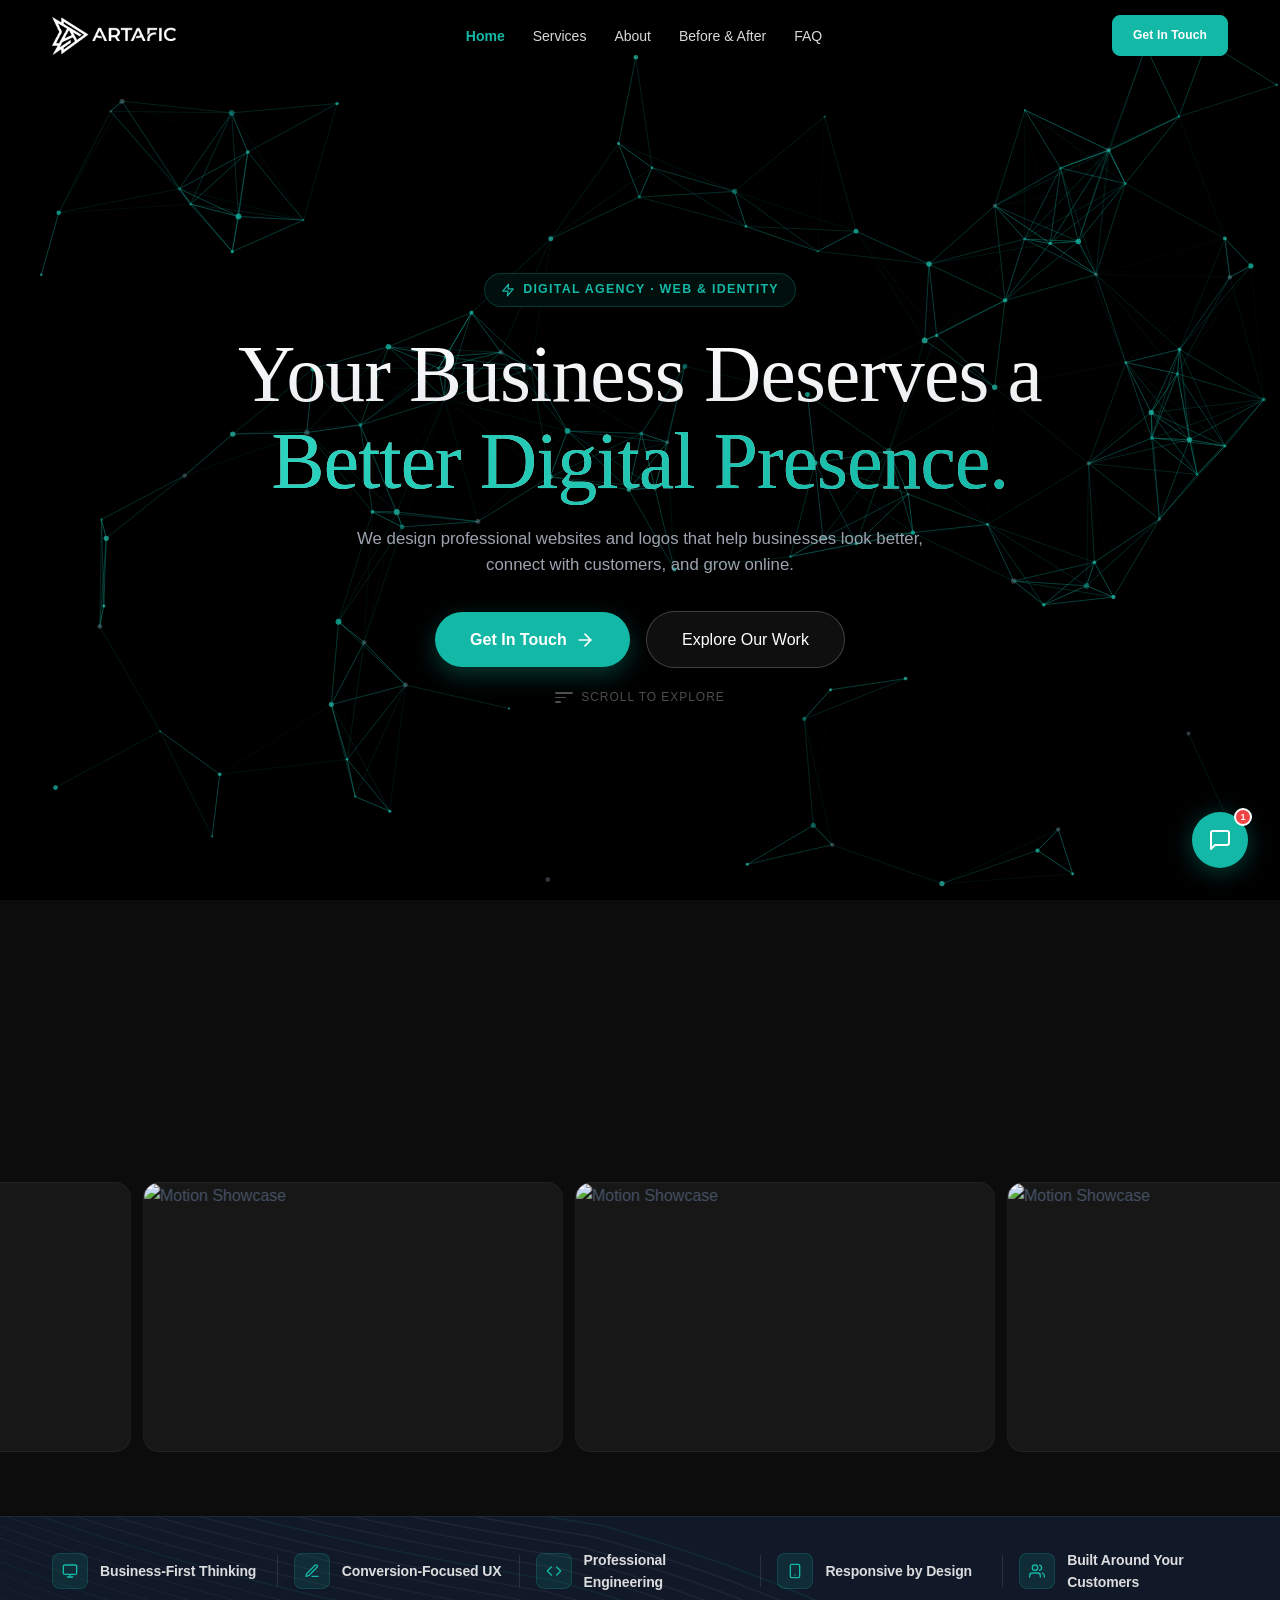
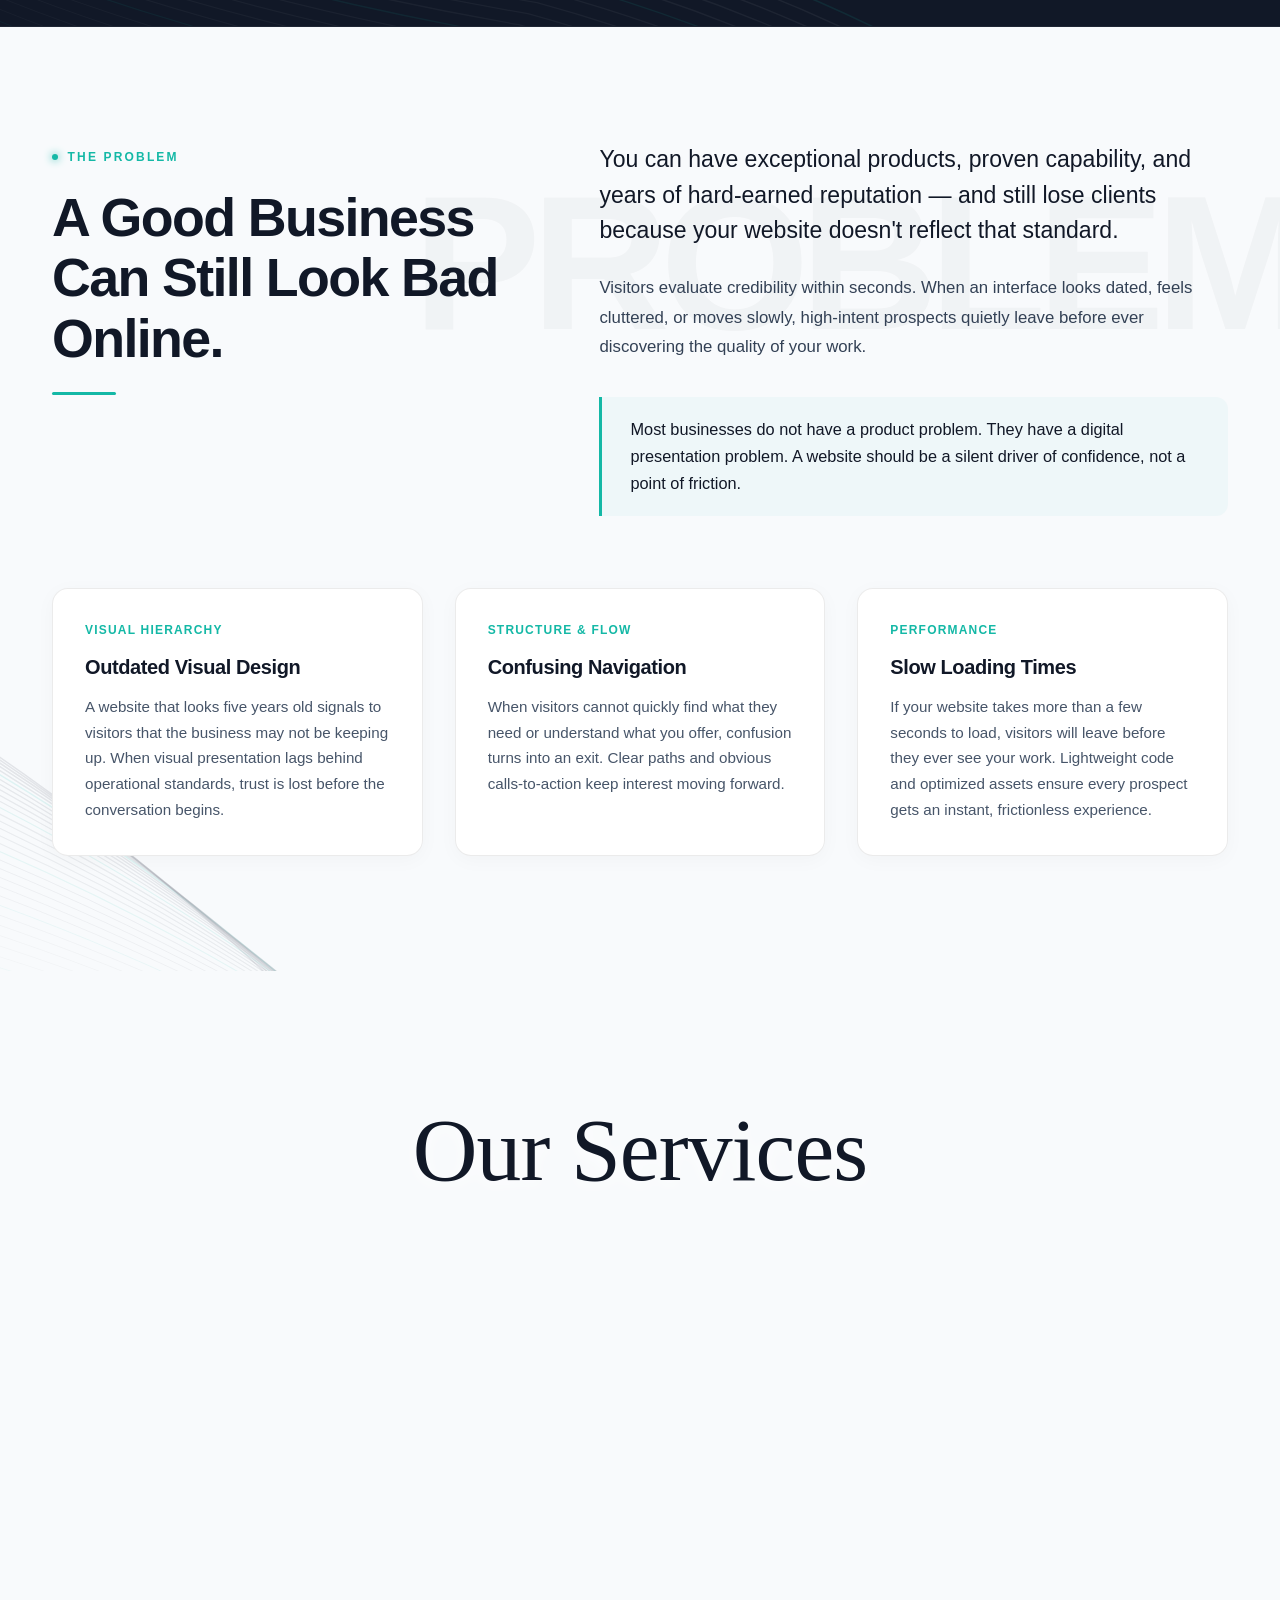
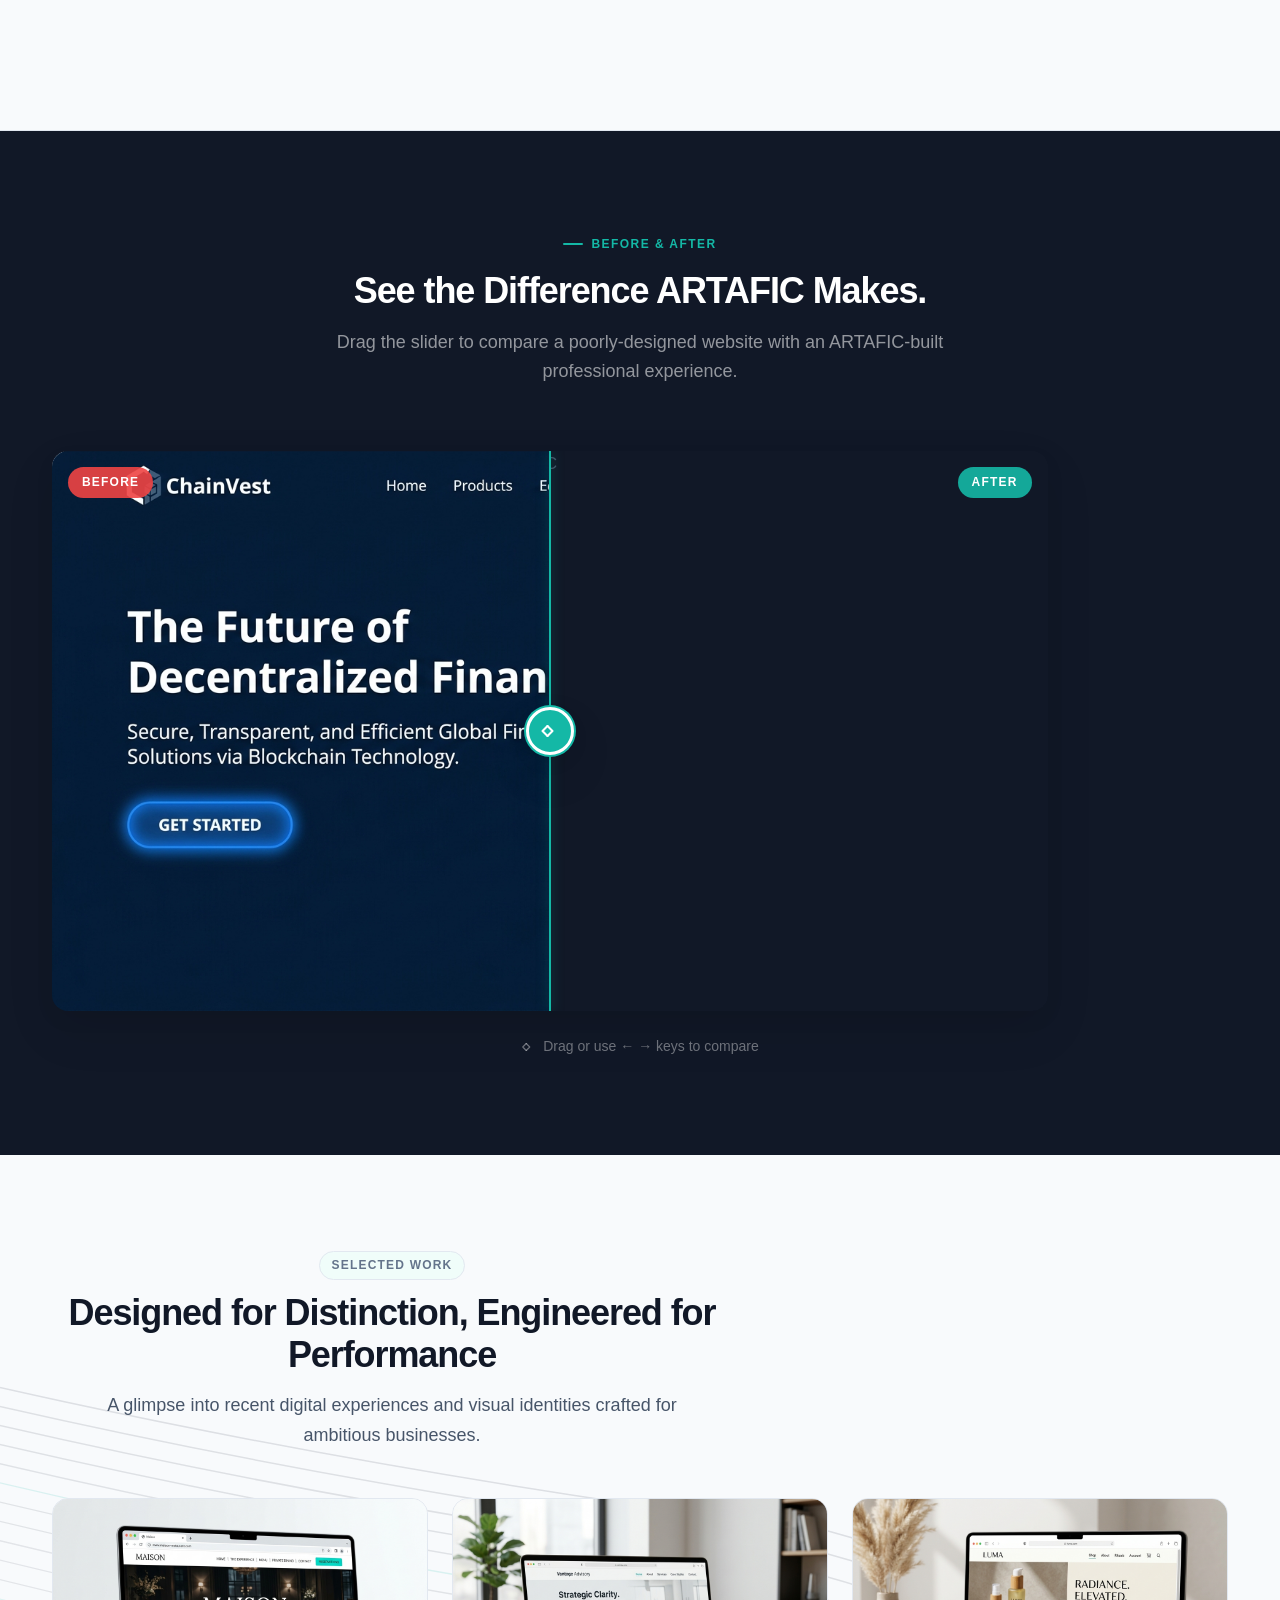
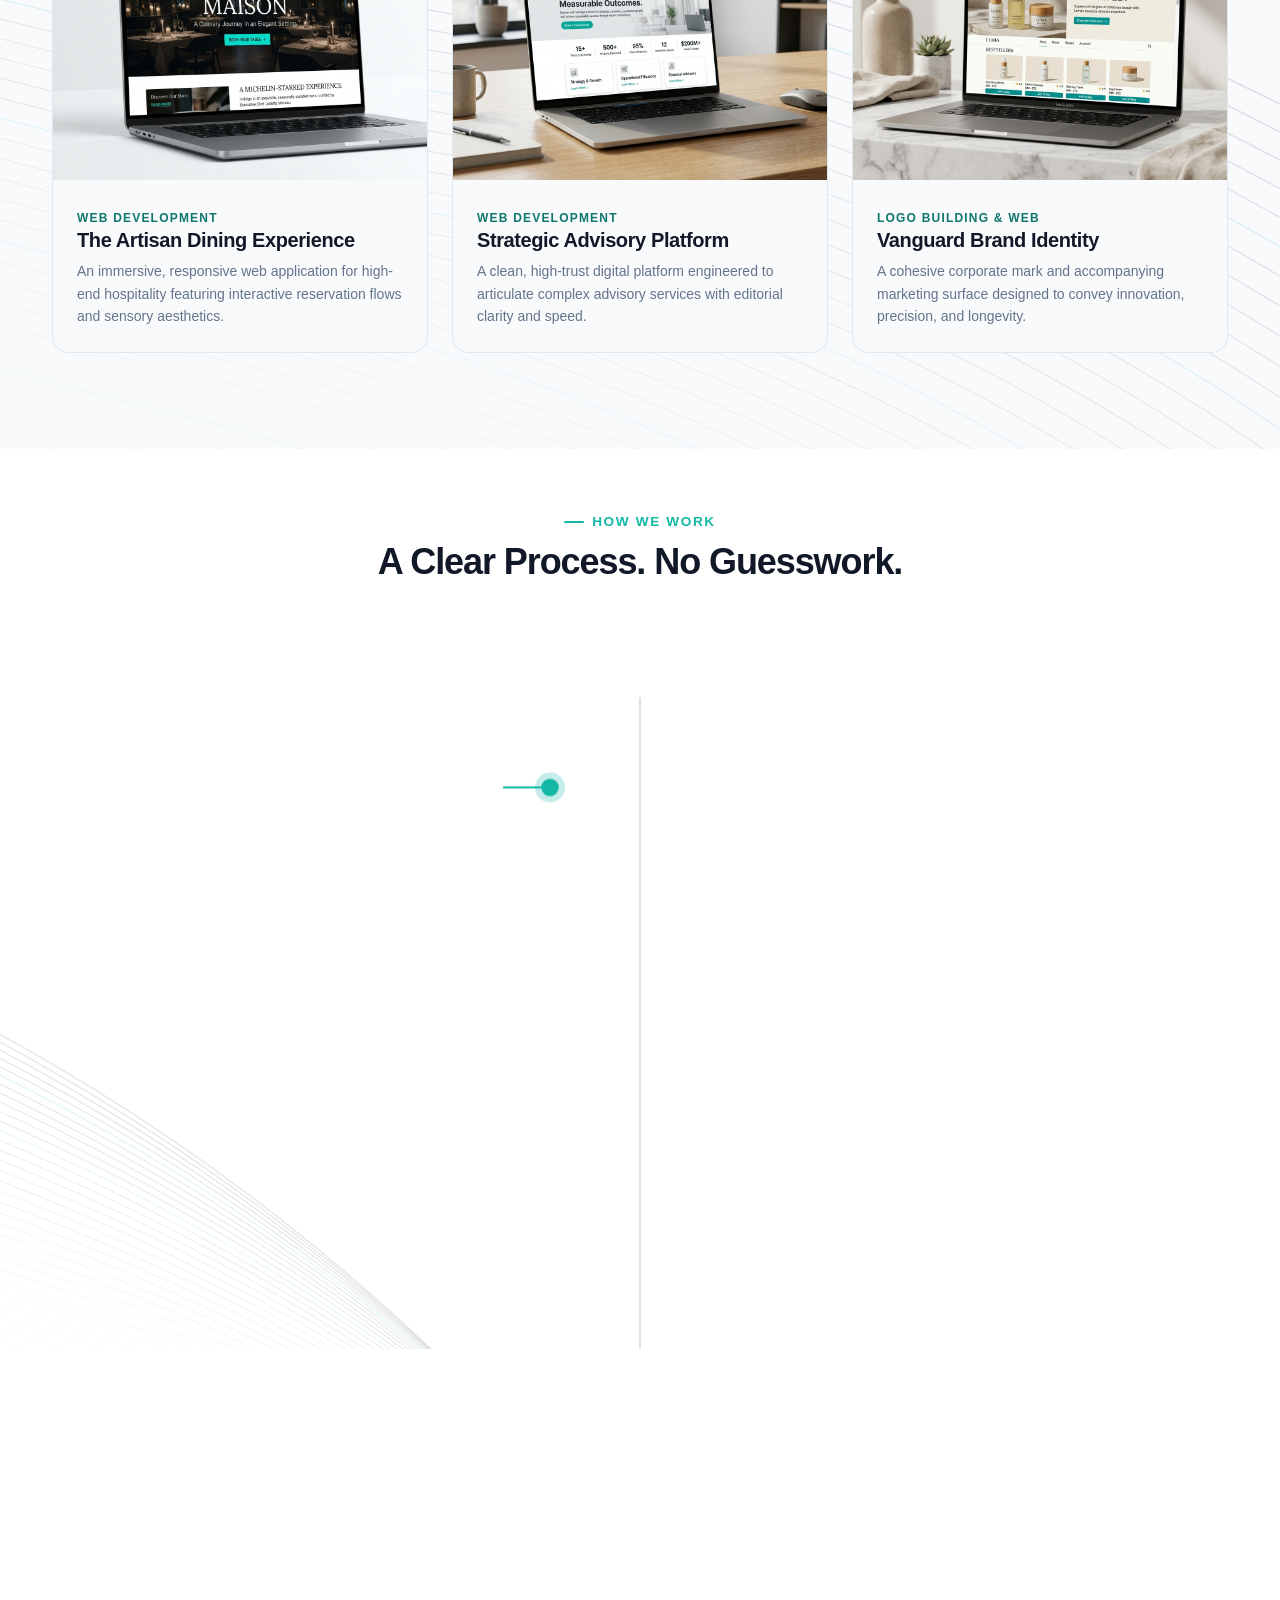
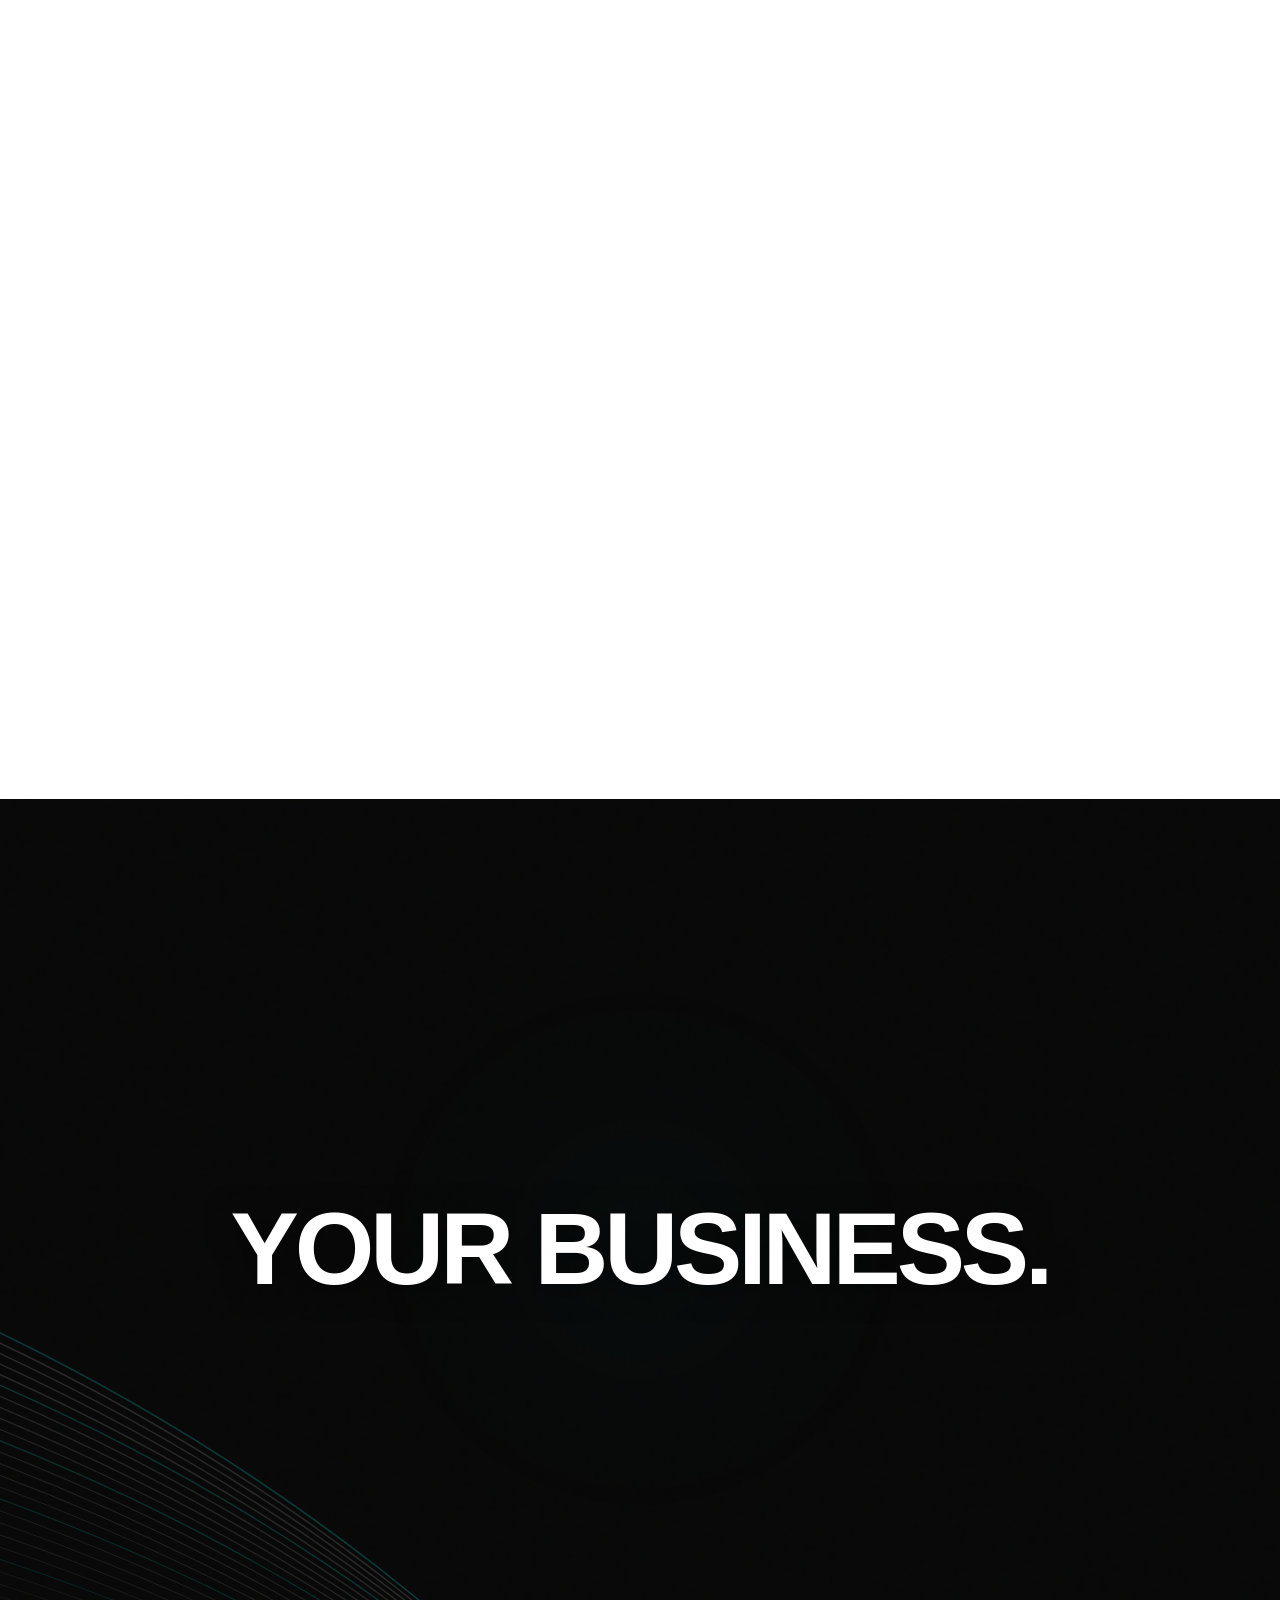
==== commit c6ef40f8: "refactor(design): humanize visual identity and eliminate AI template artifacts - Remove synthetic AI" ====
--- a/index.html
+++ b/index.html
@@ -43,7 +43,7 @@
   <link href="https://fonts.googleapis.com/css2?family=Cormorant+Garamond:ital,wght@0,400;0,500;0,600;1,400;1,500&family=Kanit:wght@300;400;500;600;700;800;900&family=Montserrat:wght@400;500;600;700;800&family=Inter:wght@400;500;600&family=Unbounded:wght@600;700;800;900&display=swap" rel="stylesheet" />
 
   <!-- Styles -->
-  <link rel="stylesheet" href="css/styles.css?v=5.4" />
+  <link rel="stylesheet" href="css/styles.css?v=5.5" />
     <!-- Preload first few marquee images for instant loading -->
     <link rel="preload" as="image" href="https://motionsites.ai/assets/hero-space-voyage-preview-eECLH3Yc.gif">
     <link rel="preload" as="image" href="https://motionsites.ai/assets/hero-codenest-preview-Cgppc2qV.gif">
@@ -355,19 +355,11 @@
     <!-- Top Editorial Split Header -->
     <div class="problem-editorial__grid">
       
-      <!-- Left: Heading, Tag, Accent Line & Studio Badge -->
+      <!-- Left: Heading, Tag & Accent Line -->
       <div class="problem-editorial__left" data-reveal>
-        <p class="about-section-tag">01 / THE PROBLEM</p>
+        <p class="about-section-tag">THE PROBLEM</p>
         <h2 class="problem-editorial__heading" id="problem-title">A Good Business Can Still Look Bad Online.</h2>
         <div class="problem-editorial__accent-line" aria-hidden="true"></div>
-        <p class="problem-editorial__tagline">Perception &bull; Credibility &bull; The Digital Gap</p>
-
-        <div class="problem-editorial__badge" aria-hidden="true">
-          <span class="problem-editorial__badge-icon">
-            <svg width="14" height="14" viewBox="0 0 24 24" fill="none" stroke="currentColor" stroke-width="2.5" stroke-linecap="round" stroke-linejoin="round"><circle cx="12" cy="12" r="10"/><polyline points="12 6 12 12 16 14"/></svg>
-          </span>
-          <span class="problem-editorial__badge-text">50MS &bull; SUB-CONSCIOUS EVALUATION</span>
-        </div>
       </div>
 
       <!-- Right: Grounded, Honest, Human Copy & Pull Quote -->
@@ -387,49 +379,34 @@
 
     </div>
 
-    <!-- Structured 3-Card Contrast Studio Grid with Corner Marks (Signature About Style) -->
+    <!-- Structured 3-Card Contrast Studio Grid -->
     <div class="problem-cards__grid" role="list" aria-label="Key Website Friction Points">
       
       <!-- Studio Card 01: Outdated Design -->
       <div class="studio-card studio-card--problem" data-reveal data-reveal-delay="1" role="listitem">
-        <span class="corner-mark corner-mark--tl" aria-hidden="true">+</span>
-        <span class="corner-mark corner-mark--br" aria-hidden="true">+</span>
-        <span class="studio-card__label">01 / VISUAL HIERARCHY</span>
+        <span class="studio-card__label">Visual Hierarchy</span>
         <h3 class="studio-card__title">Outdated Visual Design</h3>
         <p class="studio-card__desc">
-          A website that looks five years old signals to visitors that the business may not be keeping up.<span class="problem-card__extra"> When visual standards lag behind operational standards, trust is lost before the conversation begins.</span>
+          A website that looks five years old signals to visitors that the business may not be keeping up. When visual presentation lags behind operational standards, trust is lost before the conversation begins.
         </p>
-        <div class="studio-card__footer">
-          <span class="studio-card__meta">Impact: Instant Trust Erosion</span>
-        </div>
       </div>
 
       <!-- Studio Card 02: Navigation & Structure -->
       <div class="studio-card studio-card--problem" data-reveal data-reveal-delay="2" role="listitem">
-        <span class="corner-mark corner-mark--tl" aria-hidden="true">+</span>
-        <span class="corner-mark corner-mark--br" aria-hidden="true">+</span>
-        <span class="studio-card__label">02 / STRUCTURE &amp; FLOW</span>
+        <span class="studio-card__label">Structure &amp; Flow</span>
         <h3 class="studio-card__title">Confusing Navigation</h3>
         <p class="studio-card__desc">
-          When visitors cannot quickly find what they need or understand what you offer, confusion turns into an exit.<span class="problem-card__extra"> Cluttered menus and hidden calls-to-action quietly leak potential clients.</span>
+          When visitors cannot quickly find what they need or understand what you offer, confusion turns into an exit. Clear paths and obvious calls-to-action keep interest moving forward.
         </p>
-        <div class="studio-card__footer">
-          <span class="studio-card__meta">Impact: Lost Conversion Flow</span>
-        </div>
       </div>
 
       <!-- Studio Card 03: Speed & Code Quality -->
       <div class="studio-card studio-card--problem" data-reveal data-reveal-delay="3" role="listitem">
-        <span class="corner-mark corner-mark--tl" aria-hidden="true">+</span>
-        <span class="corner-mark corner-mark--br" aria-hidden="true">+</span>
-        <span class="studio-card__label">03 / PERFORMANCE</span>
+        <span class="studio-card__label">Performance</span>
         <h3 class="studio-card__title">Slow Loading Times</h3>
         <p class="studio-card__desc">
-          If your website takes more than a few seconds to load, visitors will leave before they ever see your work.<span class="problem-card__extra"> Heavy code and bloated templates cost you clients before your pitch is even rendered.</span>
+          If your website takes more than a few seconds to load, visitors will leave before they ever see your work. Lightweight code and optimized assets ensure every prospect gets an instant, frictionless experience.
         </p>
-        <div class="studio-card__footer">
-          <span class="studio-card__meta">Impact: Immediate Abandonment</span>
-        </div>
       </div>
 
     </div>
@@ -960,7 +937,7 @@
 
 
 <!-- JS -->
-<script src="js/main.js?v=6.0"></script>
+<script src="js/main.js?v=6.1"></script>
 <script src="js/grid-pulse.js?v=1.0"></script>
 </body>
 </html>
--- a/css/styles.css
+++ b/css/styles.css
@@ -897,23 +897,23 @@
   gap: 0.5rem;
   padding: 0.375rem 1rem;
   border-radius: 9999px;
-  background: rgba(168, 85, 247, 0.1);
-  border: 1px solid rgba(168, 85, 247, 0.2);
+  background: rgba(20, 184, 166, 0.08);
+  border: 1px solid rgba(20, 184, 166, 0.25);
   margin-bottom: 1.5rem;
   backdrop-filter: blur(4px);
   -webkit-backdrop-filter: blur(4px);
 }
 
 .aether-hero__badge-icon {
-  color: #c084fc;
-  width: 16px;
-  height: 16px;
+  color: var(--color-teal, #14B8A6);
+  width: 14px;
+  height: 14px;
   flex-shrink: 0;
 }
 
 .aether-hero__badge span {
-  font-size: 0.8rem;
-  font-weight: 500;
+  font-size: 0.78rem;
+  font-weight: 600;
   color: var(--color-teal, #14B8A6);
   letter-spacing: 0.1em;
   text-transform: uppercase;
@@ -934,7 +934,7 @@
 }
 
 .aether-hero__accent {
-  background: linear-gradient(135deg, var(--color-teal, #14B8A6) 0%, #c084fc 100%);
+  background: linear-gradient(135deg, #2DD4BF 0%, #14B8A6 100%);
   -webkit-background-clip: text;
   -webkit-text-fill-color: transparent;
   background-clip: text;
@@ -1305,48 +1305,6 @@
   transition: transform 0.8s cubic-bezier(0.16, 1, 0.3, 1);
 }
 
-.problem-editorial__tagline {
-  font-family: 'Montserrat', sans-serif;
-  font-size: 0.92rem;
-  font-weight: 600;
-  color: #64748B;
-  letter-spacing: 0.05em;
-  text-transform: uppercase;
-  margin: 0;
-}
-
-.problem-editorial__badge {
-  margin-top: 2.75rem;
-  display: inline-flex;
-  align-items: center;
-  gap: 0.75rem;
-  padding: 0.65rem 1.25rem;
-  background: #FFFFFF;
-  border: 1px solid rgba(0, 0, 0, 0.08);
-  border-radius: 12px;
-  box-shadow: 0 4px 16px rgba(0, 0, 0, 0.04);
-}
-
-.problem-editorial__badge-icon {
-  width: 24px;
-  height: 24px;
-  border-radius: 6px;
-  background: rgba(20, 184, 166, 0.1);
-  display: flex;
-  align-items: center;
-  justify-content: center;
-  color: var(--color-teal, #14B8A6);
-  flex-shrink: 0;
-}
-
-.problem-editorial__badge-text {
-  font-family: 'Montserrat', sans-serif;
-  font-size: 0.75rem;
-  font-weight: 600;
-  color: var(--color-charcoal, #111827);
-  letter-spacing: 0.08em;
-}
-
 /* Right Editorial Content */
 .problem-editorial__right {
   display: flex;
@@ -1391,7 +1349,7 @@
   margin: 0;
 }
 
-/* Structured Studio Cards Grid (Signature About Style) */
+/* Structured Studio Cards Grid */
 .problem-cards__grid {
   display: grid;
   grid-template-columns: repeat(3, 1fr);
@@ -1404,7 +1362,7 @@
   position: relative;
   background: #FFFFFF;
   border: 1px solid rgba(0, 0, 0, 0.08);
-  border-radius: 14px;
+  border-radius: var(--radius-xl, 16px);
   padding: clamp(1.75rem, 2.5vw, 2.35rem);
   transition: transform 0.3s cubic-bezier(0.16, 1, 0.3, 1), 
               border-color 0.3s ease, 
@@ -1420,31 +1378,14 @@
   box-shadow: 0 14px 34px rgba(0, 0, 0, 0.07), 0 0 20px rgba(20, 184, 166, 0.08);
 }
 
-/* Corner Cross Marks (+) */
-.corner-mark {
-  position: absolute;
-  font-family: monospace;
-  font-size: 11px;
-  line-height: 1;
-  color: #64748B;
-  opacity: 0.28;
-  pointer-events: none;
-  user-select: none;
-}
-
-.corner-mark--tl { top: 12px; left: 14px; }
-.corner-mark--tr { top: 12px; right: 14px; }
-.corner-mark--bl { bottom: 12px; left: 14px; }
-.corner-mark--br { bottom: 12px; right: 14px; }
-
 .studio-card__label {
-  font-family: 'Montserrat', sans-serif;
-  font-size: 0.72rem;
-  font-weight: 700;
-  letter-spacing: 0.16em;
+  font-family: var(--font-heading, 'Montserrat', sans-serif);
+  font-size: 0.75rem;
+  font-weight: 600;
+  letter-spacing: 0.1em;
   text-transform: uppercase;
   color: var(--color-teal, #14B8A6);
-  margin-bottom: 1.15rem;
+  margin-bottom: 0.85rem;
   display: block;
 }
 
@@ -5178,6 +5119,11 @@
     width: auto !important;
     flex: 0 1 auto !important;
   }
+
+  /* ── R. FAQ CTA (faq.html) — Compact ── */
+  .faq-cta {
+    padding: 2.75rem 1.25rem !important;
+  }
 }
 
 /* ── 16. Extra-Small Screens (≤ 360px: 320px & 360px phones) ── */
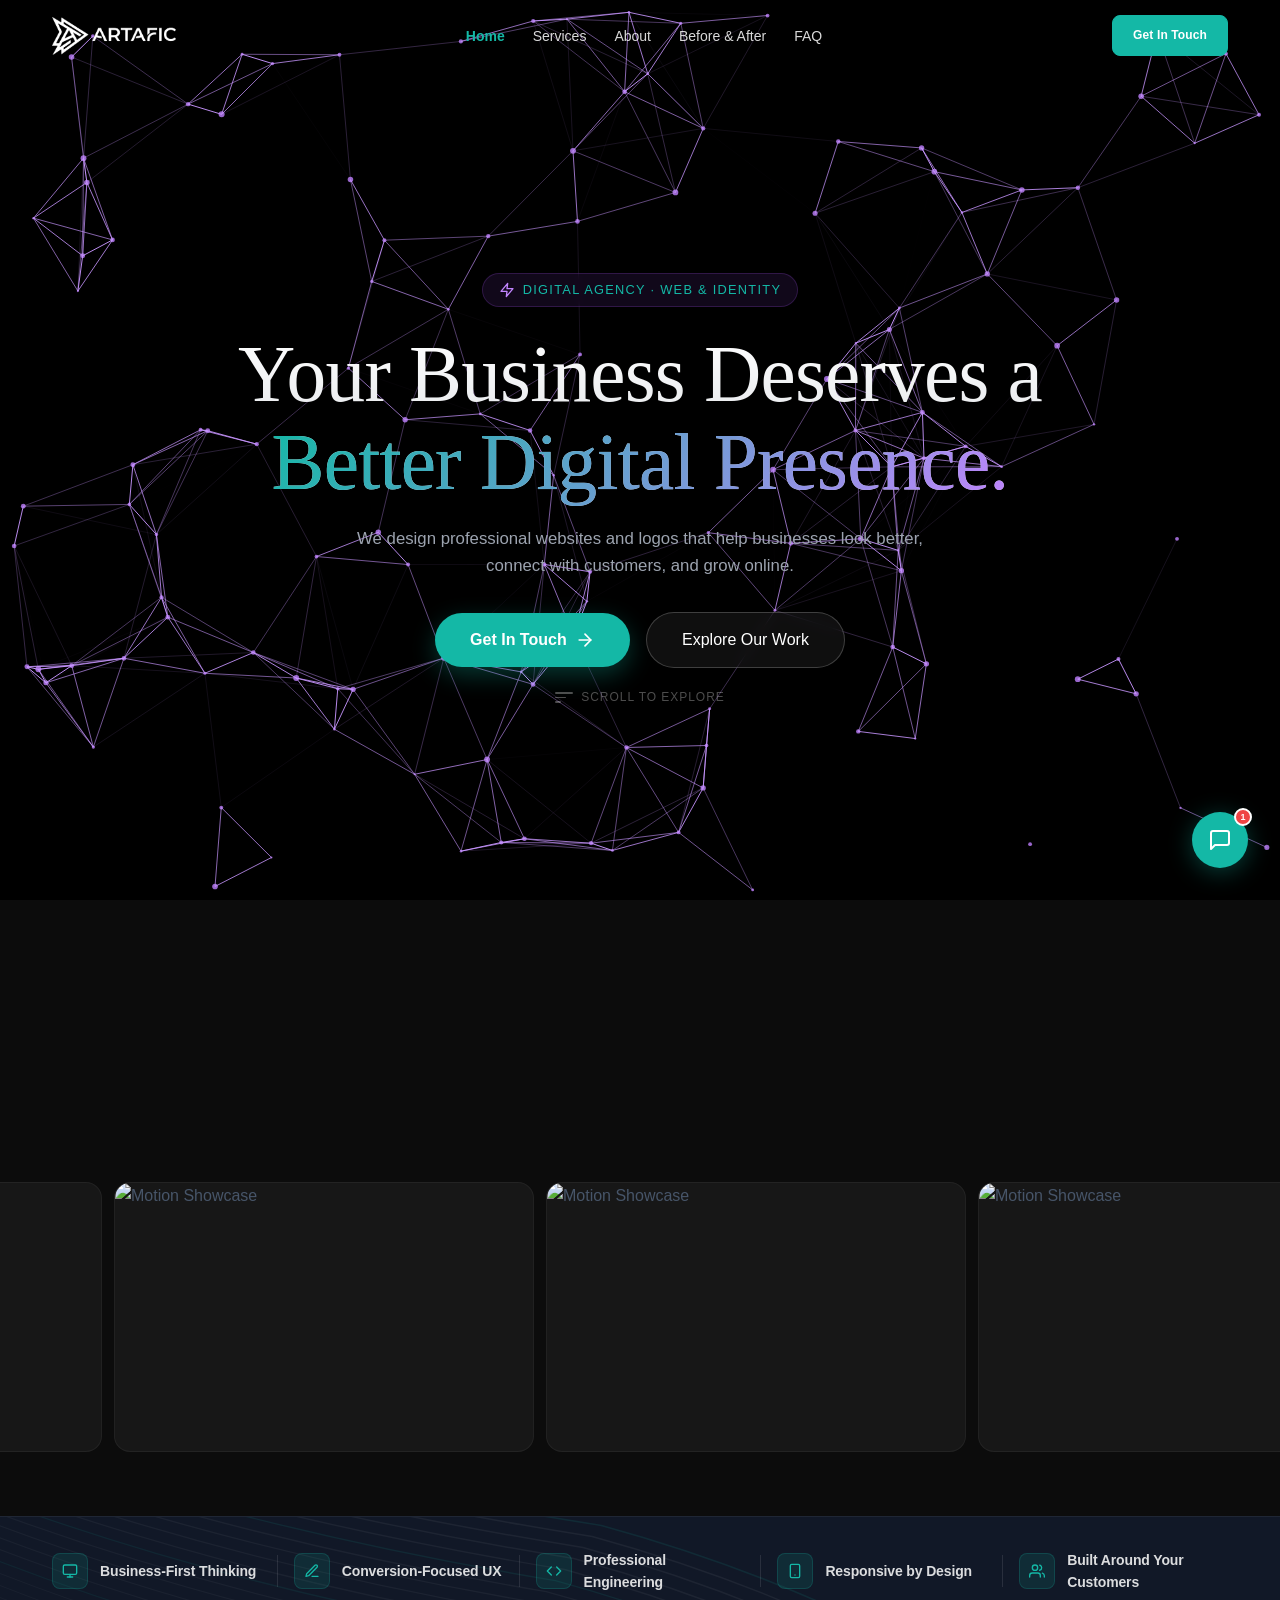
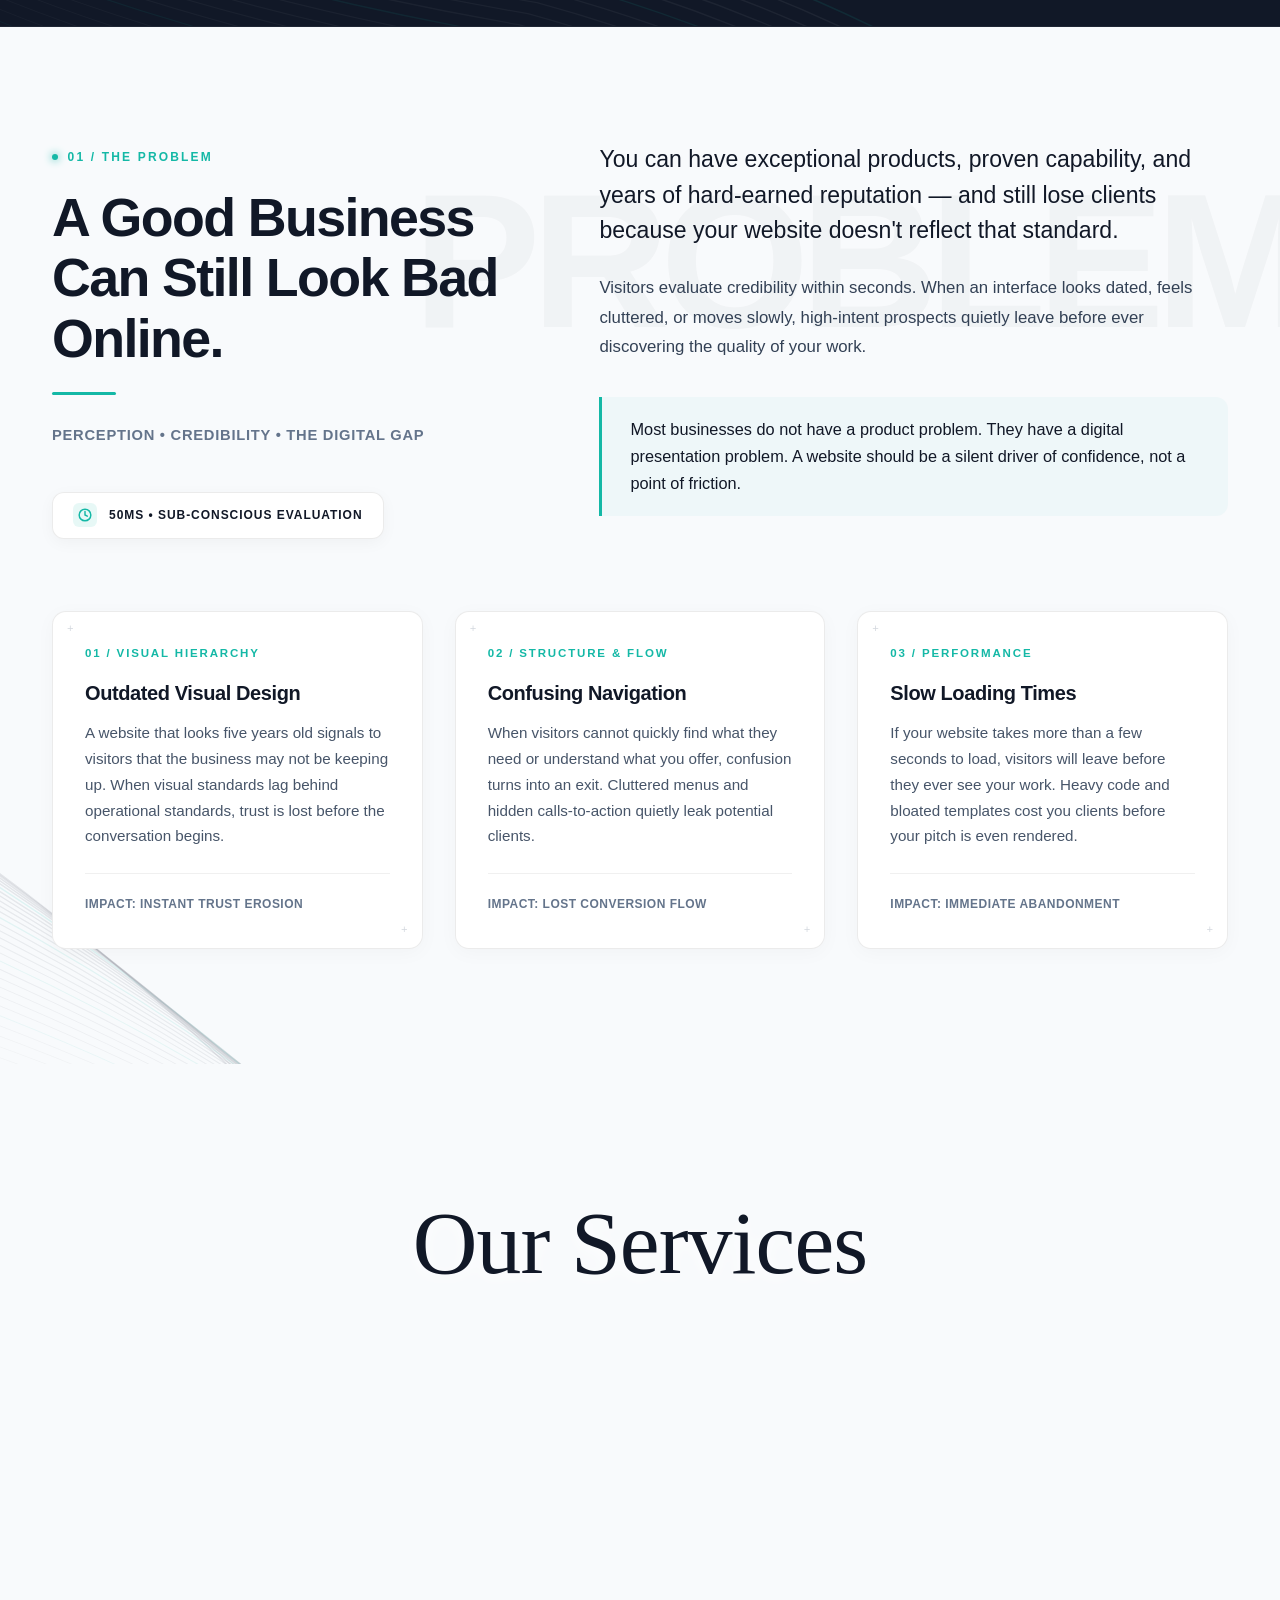
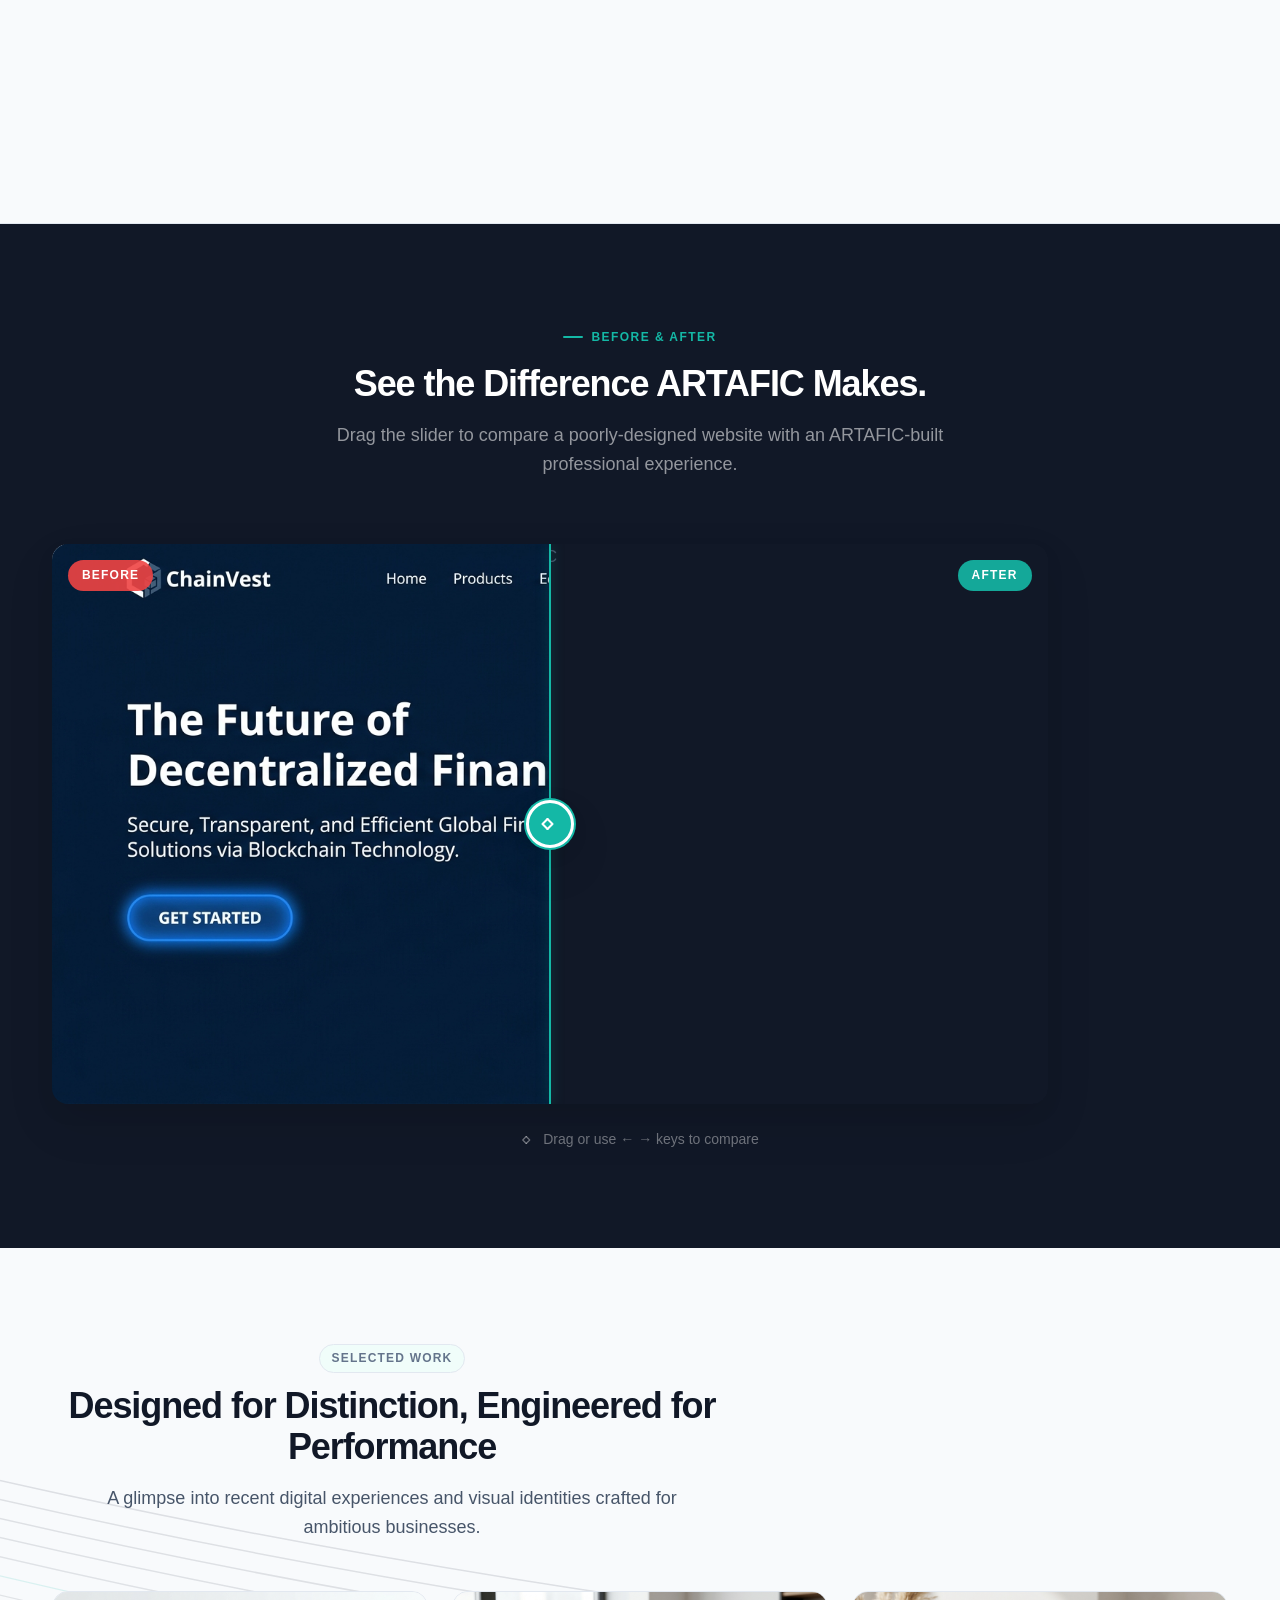
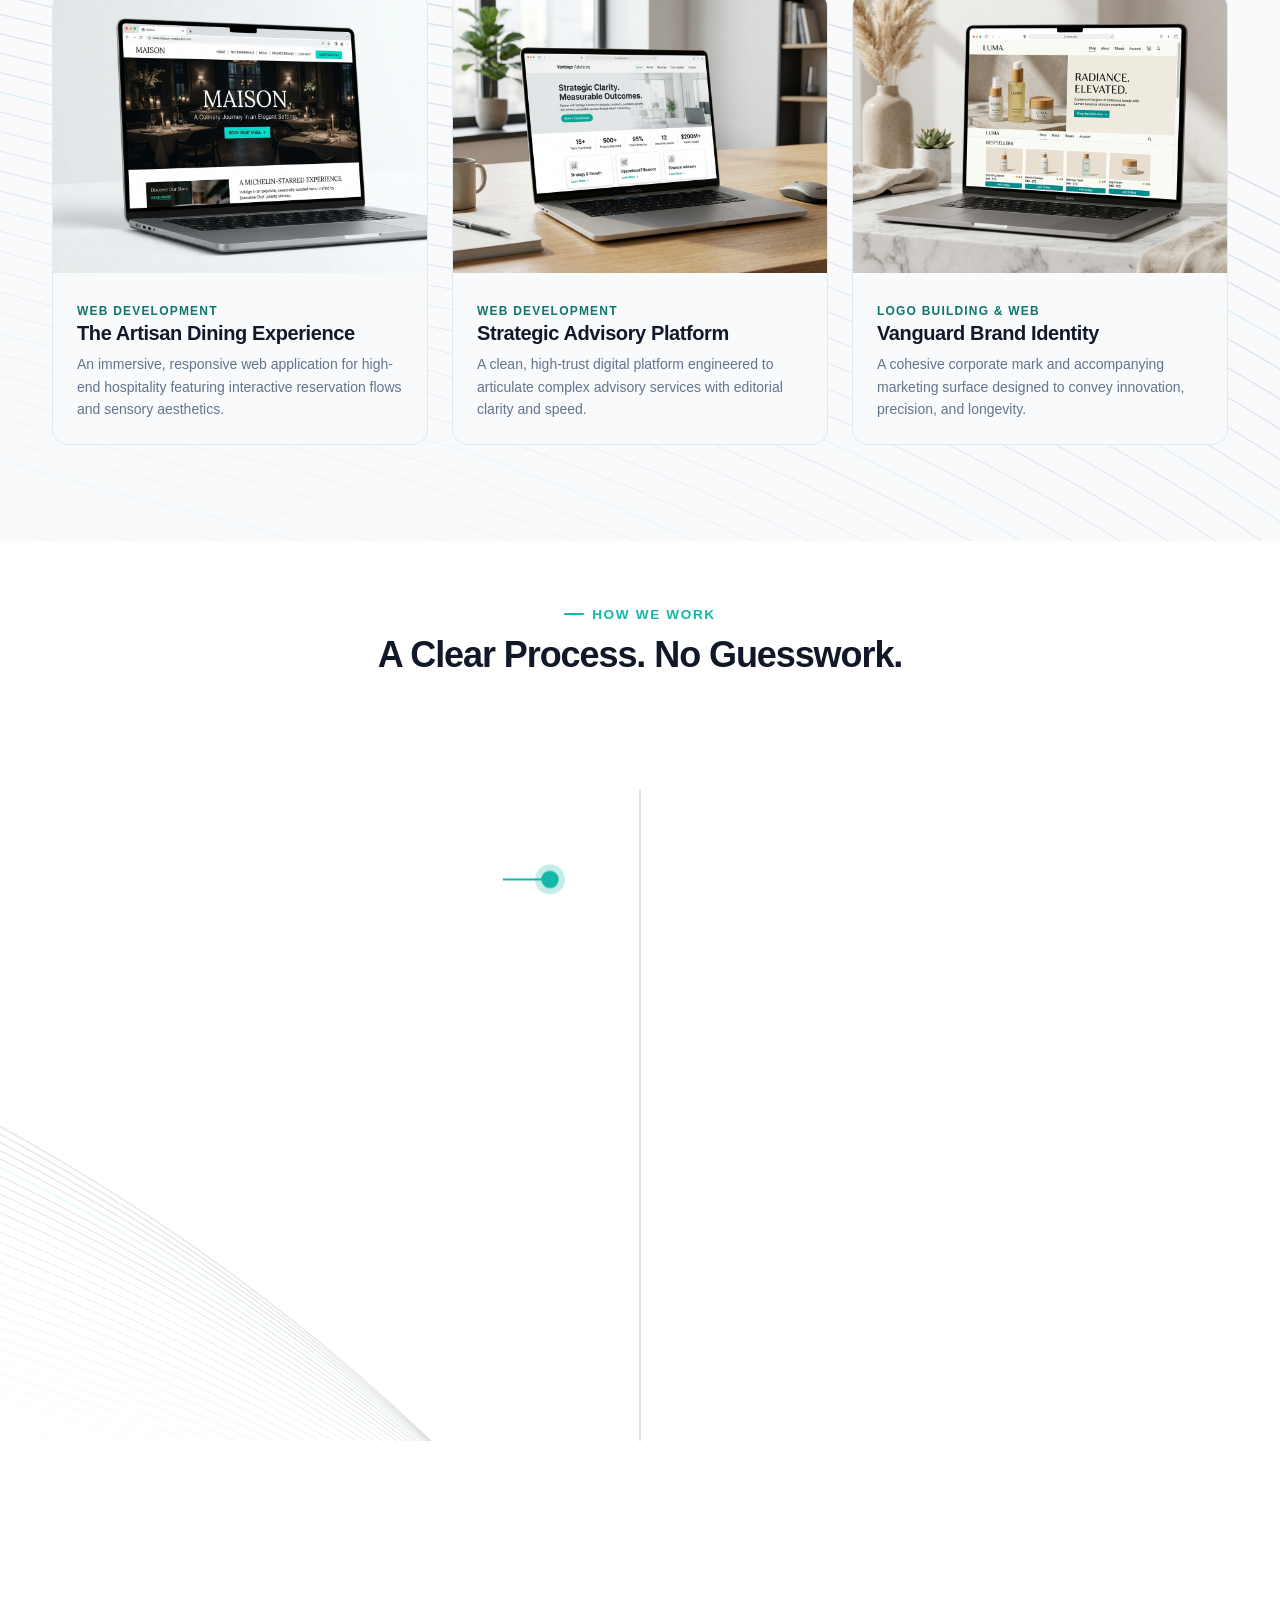
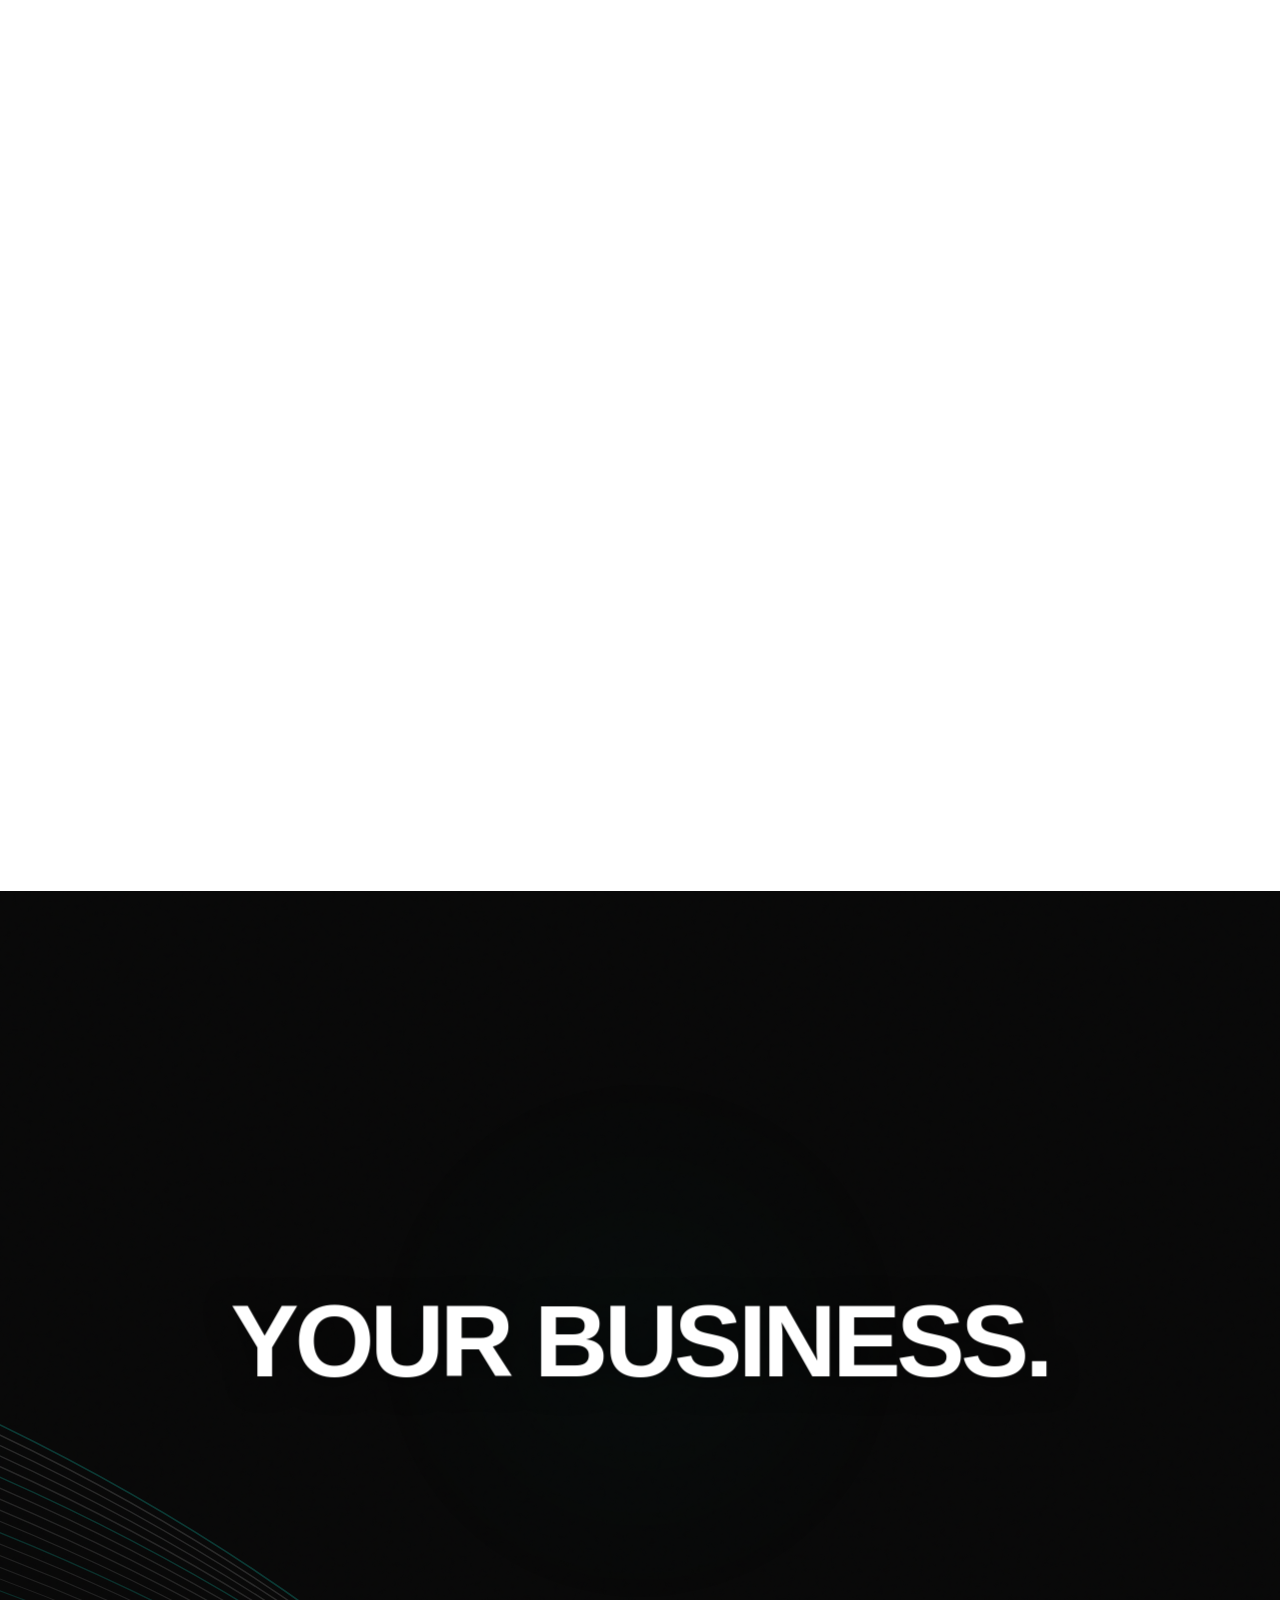
==== commit bdda616e: "Revert "refactor(design): humanize visual identity and eliminate AI template artifacts" This reverts" ====
--- a/index.html
+++ b/index.html
@@ -43,7 +43,7 @@
   <link href="https://fonts.googleapis.com/css2?family=Cormorant+Garamond:ital,wght@0,400;0,500;0,600;1,400;1,500&family=Kanit:wght@300;400;500;600;700;800;900&family=Montserrat:wght@400;500;600;700;800&family=Inter:wght@400;500;600&family=Unbounded:wght@600;700;800;900&display=swap" rel="stylesheet" />
 
   <!-- Styles -->
-  <link rel="stylesheet" href="css/styles.css?v=5.5" />
+  <link rel="stylesheet" href="css/styles.css?v=5.4" />
     <!-- Preload first few marquee images for instant loading -->
     <link rel="preload" as="image" href="https://motionsites.ai/assets/hero-space-voyage-preview-eECLH3Yc.gif">
     <link rel="preload" as="image" href="https://motionsites.ai/assets/hero-codenest-preview-Cgppc2qV.gif">
@@ -355,11 +355,19 @@
     <!-- Top Editorial Split Header -->
     <div class="problem-editorial__grid">
       
-      <!-- Left: Heading, Tag & Accent Line -->
+      <!-- Left: Heading, Tag, Accent Line & Studio Badge -->
       <div class="problem-editorial__left" data-reveal>
-        <p class="about-section-tag">THE PROBLEM</p>
+        <p class="about-section-tag">01 / THE PROBLEM</p>
         <h2 class="problem-editorial__heading" id="problem-title">A Good Business Can Still Look Bad Online.</h2>
         <div class="problem-editorial__accent-line" aria-hidden="true"></div>
+        <p class="problem-editorial__tagline">Perception &bull; Credibility &bull; The Digital Gap</p>
+
+        <div class="problem-editorial__badge" aria-hidden="true">
+          <span class="problem-editorial__badge-icon">
+            <svg width="14" height="14" viewBox="0 0 24 24" fill="none" stroke="currentColor" stroke-width="2.5" stroke-linecap="round" stroke-linejoin="round"><circle cx="12" cy="12" r="10"/><polyline points="12 6 12 12 16 14"/></svg>
+          </span>
+          <span class="problem-editorial__badge-text">50MS &bull; SUB-CONSCIOUS EVALUATION</span>
+        </div>
       </div>
 
       <!-- Right: Grounded, Honest, Human Copy & Pull Quote -->
@@ -379,34 +387,49 @@
 
     </div>
 
-    <!-- Structured 3-Card Contrast Studio Grid -->
+    <!-- Structured 3-Card Contrast Studio Grid with Corner Marks (Signature About Style) -->
     <div class="problem-cards__grid" role="list" aria-label="Key Website Friction Points">
       
       <!-- Studio Card 01: Outdated Design -->
       <div class="studio-card studio-card--problem" data-reveal data-reveal-delay="1" role="listitem">
-        <span class="studio-card__label">Visual Hierarchy</span>
+        <span class="corner-mark corner-mark--tl" aria-hidden="true">+</span>
+        <span class="corner-mark corner-mark--br" aria-hidden="true">+</span>
+        <span class="studio-card__label">01 / VISUAL HIERARCHY</span>
         <h3 class="studio-card__title">Outdated Visual Design</h3>
         <p class="studio-card__desc">
-          A website that looks five years old signals to visitors that the business may not be keeping up. When visual presentation lags behind operational standards, trust is lost before the conversation begins.
+          A website that looks five years old signals to visitors that the business may not be keeping up.<span class="problem-card__extra"> When visual standards lag behind operational standards, trust is lost before the conversation begins.</span>
         </p>
+        <div class="studio-card__footer">
+          <span class="studio-card__meta">Impact: Instant Trust Erosion</span>
+        </div>
       </div>
 
       <!-- Studio Card 02: Navigation & Structure -->
       <div class="studio-card studio-card--problem" data-reveal data-reveal-delay="2" role="listitem">
-        <span class="studio-card__label">Structure &amp; Flow</span>
+        <span class="corner-mark corner-mark--tl" aria-hidden="true">+</span>
+        <span class="corner-mark corner-mark--br" aria-hidden="true">+</span>
+        <span class="studio-card__label">02 / STRUCTURE &amp; FLOW</span>
         <h3 class="studio-card__title">Confusing Navigation</h3>
         <p class="studio-card__desc">
-          When visitors cannot quickly find what they need or understand what you offer, confusion turns into an exit. Clear paths and obvious calls-to-action keep interest moving forward.
+          When visitors cannot quickly find what they need or understand what you offer, confusion turns into an exit.<span class="problem-card__extra"> Cluttered menus and hidden calls-to-action quietly leak potential clients.</span>
         </p>
+        <div class="studio-card__footer">
+          <span class="studio-card__meta">Impact: Lost Conversion Flow</span>
+        </div>
       </div>
 
       <!-- Studio Card 03: Speed & Code Quality -->
       <div class="studio-card studio-card--problem" data-reveal data-reveal-delay="3" role="listitem">
-        <span class="studio-card__label">Performance</span>
+        <span class="corner-mark corner-mark--tl" aria-hidden="true">+</span>
+        <span class="corner-mark corner-mark--br" aria-hidden="true">+</span>
+        <span class="studio-card__label">03 / PERFORMANCE</span>
         <h3 class="studio-card__title">Slow Loading Times</h3>
         <p class="studio-card__desc">
-          If your website takes more than a few seconds to load, visitors will leave before they ever see your work. Lightweight code and optimized assets ensure every prospect gets an instant, frictionless experience.
+          If your website takes more than a few seconds to load, visitors will leave before they ever see your work.<span class="problem-card__extra"> Heavy code and bloated templates cost you clients before your pitch is even rendered.</span>
         </p>
+        <div class="studio-card__footer">
+          <span class="studio-card__meta">Impact: Immediate Abandonment</span>
+        </div>
       </div>
 
     </div>
@@ -937,7 +960,7 @@
 
 
 <!-- JS -->
-<script src="js/main.js?v=6.1"></script>
+<script src="js/main.js?v=6.0"></script>
 <script src="js/grid-pulse.js?v=1.0"></script>
 </body>
 </html>
--- a/css/styles.css
+++ b/css/styles.css
@@ -897,23 +897,23 @@
   gap: 0.5rem;
   padding: 0.375rem 1rem;
   border-radius: 9999px;
-  background: rgba(20, 184, 166, 0.08);
-  border: 1px solid rgba(20, 184, 166, 0.25);
+  background: rgba(168, 85, 247, 0.1);
+  border: 1px solid rgba(168, 85, 247, 0.2);
   margin-bottom: 1.5rem;
   backdrop-filter: blur(4px);
   -webkit-backdrop-filter: blur(4px);
 }
 
 .aether-hero__badge-icon {
-  color: var(--color-teal, #14B8A6);
-  width: 14px;
-  height: 14px;
+  color: #c084fc;
+  width: 16px;
+  height: 16px;
   flex-shrink: 0;
 }
 
 .aether-hero__badge span {
-  font-size: 0.78rem;
-  font-weight: 600;
+  font-size: 0.8rem;
+  font-weight: 500;
   color: var(--color-teal, #14B8A6);
   letter-spacing: 0.1em;
   text-transform: uppercase;
@@ -934,7 +934,7 @@
 }
 
 .aether-hero__accent {
-  background: linear-gradient(135deg, #2DD4BF 0%, #14B8A6 100%);
+  background: linear-gradient(135deg, var(--color-teal, #14B8A6) 0%, #c084fc 100%);
   -webkit-background-clip: text;
   -webkit-text-fill-color: transparent;
   background-clip: text;
@@ -1305,6 +1305,48 @@
   transition: transform 0.8s cubic-bezier(0.16, 1, 0.3, 1);
 }
 
+.problem-editorial__tagline {
+  font-family: 'Montserrat', sans-serif;
+  font-size: 0.92rem;
+  font-weight: 600;
+  color: #64748B;
+  letter-spacing: 0.05em;
+  text-transform: uppercase;
+  margin: 0;
+}
+
+.problem-editorial__badge {
+  margin-top: 2.75rem;
+  display: inline-flex;
+  align-items: center;
+  gap: 0.75rem;
+  padding: 0.65rem 1.25rem;
+  background: #FFFFFF;
+  border: 1px solid rgba(0, 0, 0, 0.08);
+  border-radius: 12px;
+  box-shadow: 0 4px 16px rgba(0, 0, 0, 0.04);
+}
+
+.problem-editorial__badge-icon {
+  width: 24px;
+  height: 24px;
+  border-radius: 6px;
+  background: rgba(20, 184, 166, 0.1);
+  display: flex;
+  align-items: center;
+  justify-content: center;
+  color: var(--color-teal, #14B8A6);
+  flex-shrink: 0;
+}
+
+.problem-editorial__badge-text {
+  font-family: 'Montserrat', sans-serif;
+  font-size: 0.75rem;
+  font-weight: 600;
+  color: var(--color-charcoal, #111827);
+  letter-spacing: 0.08em;
+}
+
 /* Right Editorial Content */
 .problem-editorial__right {
   display: flex;
@@ -1349,7 +1391,7 @@
   margin: 0;
 }
 
-/* Structured Studio Cards Grid */
+/* Structured Studio Cards Grid (Signature About Style) */
 .problem-cards__grid {
   display: grid;
   grid-template-columns: repeat(3, 1fr);
@@ -1362,7 +1404,7 @@
   position: relative;
   background: #FFFFFF;
   border: 1px solid rgba(0, 0, 0, 0.08);
-  border-radius: var(--radius-xl, 16px);
+  border-radius: 14px;
   padding: clamp(1.75rem, 2.5vw, 2.35rem);
   transition: transform 0.3s cubic-bezier(0.16, 1, 0.3, 1), 
               border-color 0.3s ease, 
@@ -1378,14 +1420,31 @@
   box-shadow: 0 14px 34px rgba(0, 0, 0, 0.07), 0 0 20px rgba(20, 184, 166, 0.08);
 }
 
+/* Corner Cross Marks (+) */
+.corner-mark {
+  position: absolute;
+  font-family: monospace;
+  font-size: 11px;
+  line-height: 1;
+  color: #64748B;
+  opacity: 0.28;
+  pointer-events: none;
+  user-select: none;
+}
+
+.corner-mark--tl { top: 12px; left: 14px; }
+.corner-mark--tr { top: 12px; right: 14px; }
+.corner-mark--bl { bottom: 12px; left: 14px; }
+.corner-mark--br { bottom: 12px; right: 14px; }
+
 .studio-card__label {
-  font-family: var(--font-heading, 'Montserrat', sans-serif);
-  font-size: 0.75rem;
-  font-weight: 600;
-  letter-spacing: 0.1em;
+  font-family: 'Montserrat', sans-serif;
+  font-size: 0.72rem;
+  font-weight: 700;
+  letter-spacing: 0.16em;
   text-transform: uppercase;
   color: var(--color-teal, #14B8A6);
-  margin-bottom: 0.85rem;
+  margin-bottom: 1.15rem;
   display: block;
 }
 
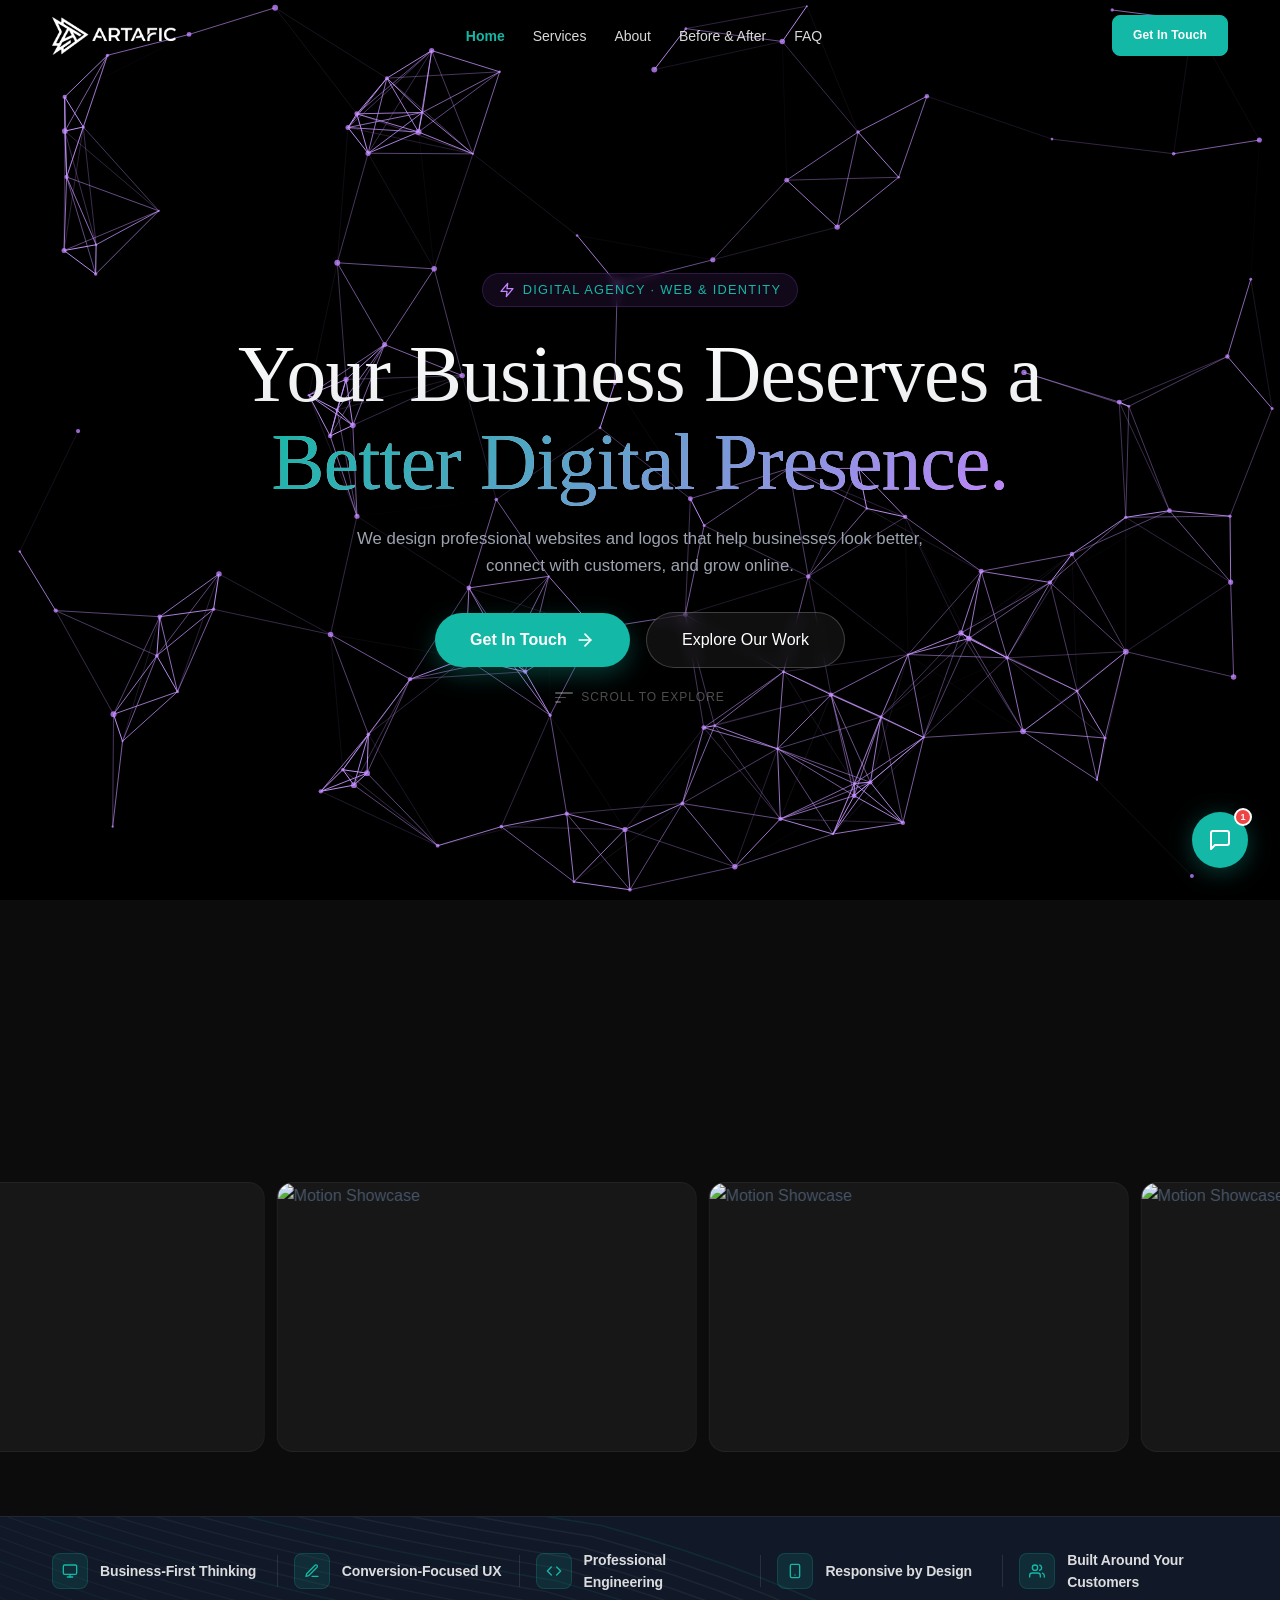
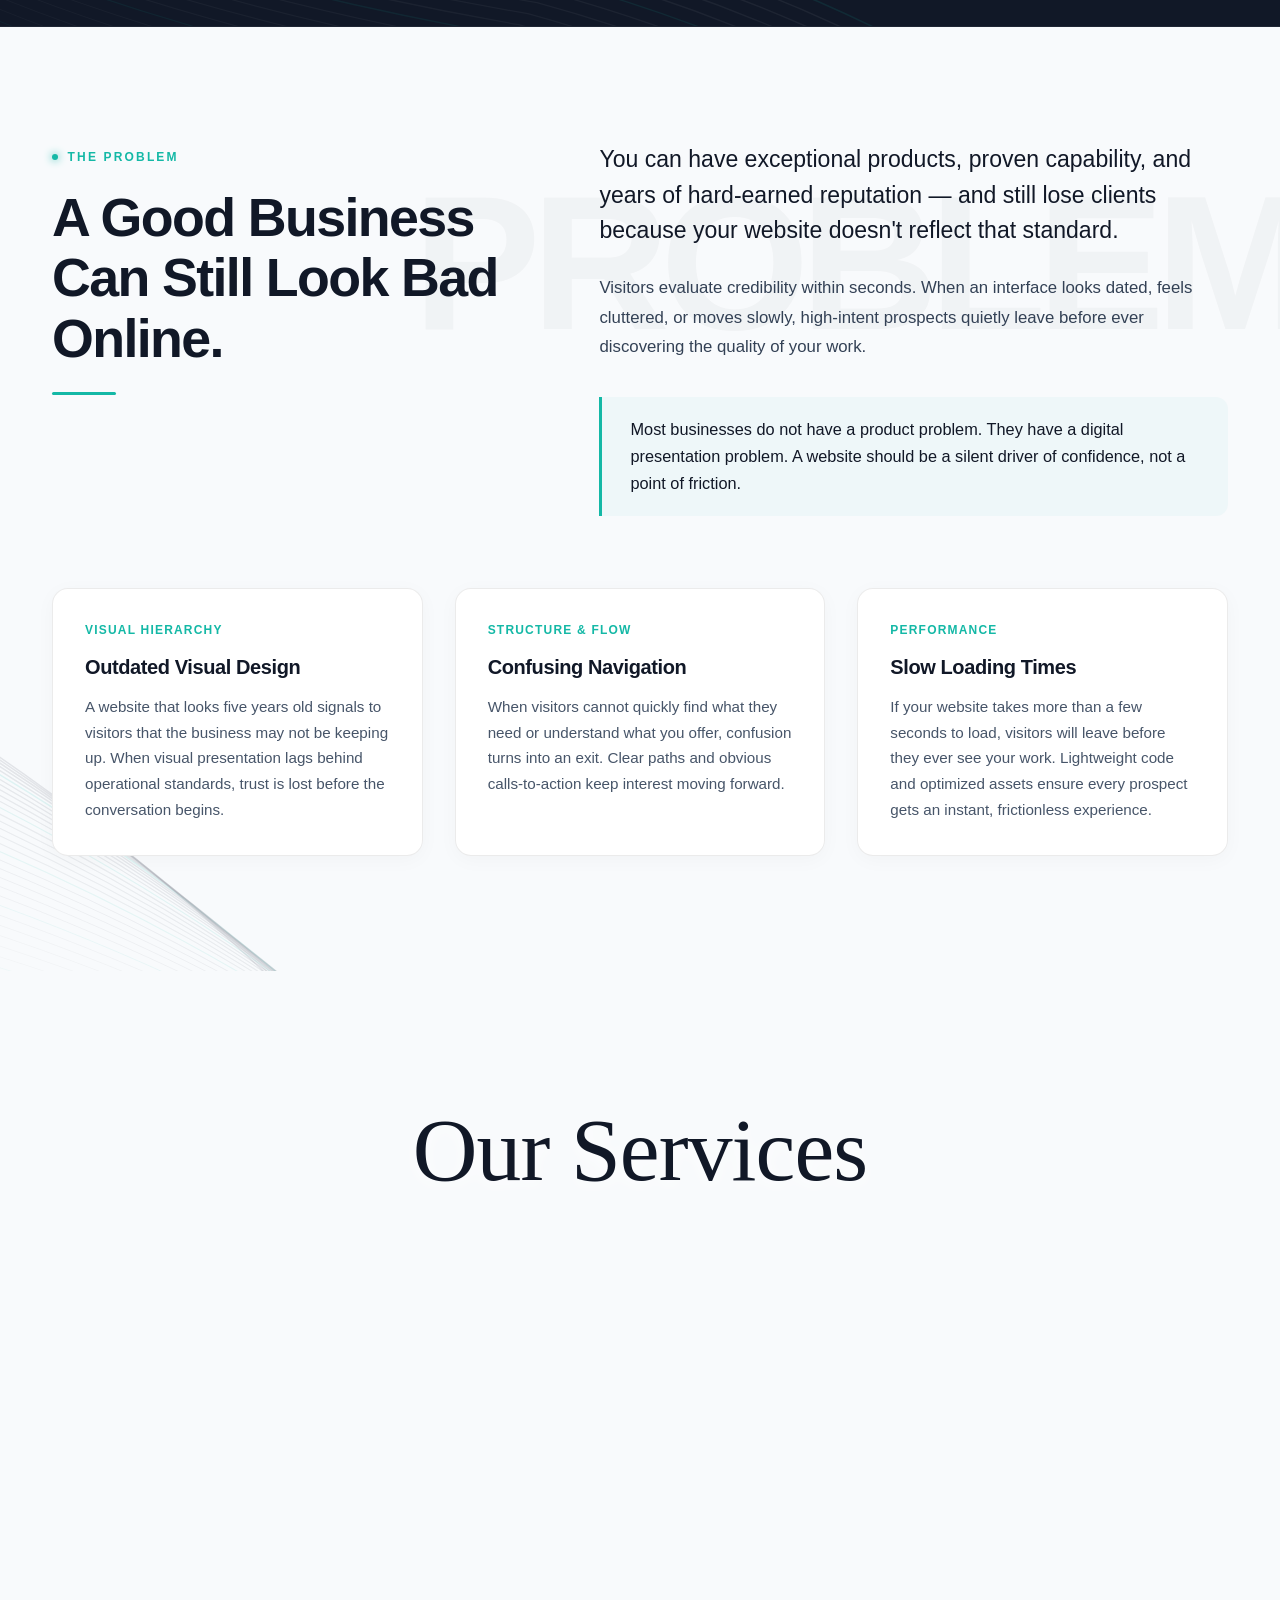
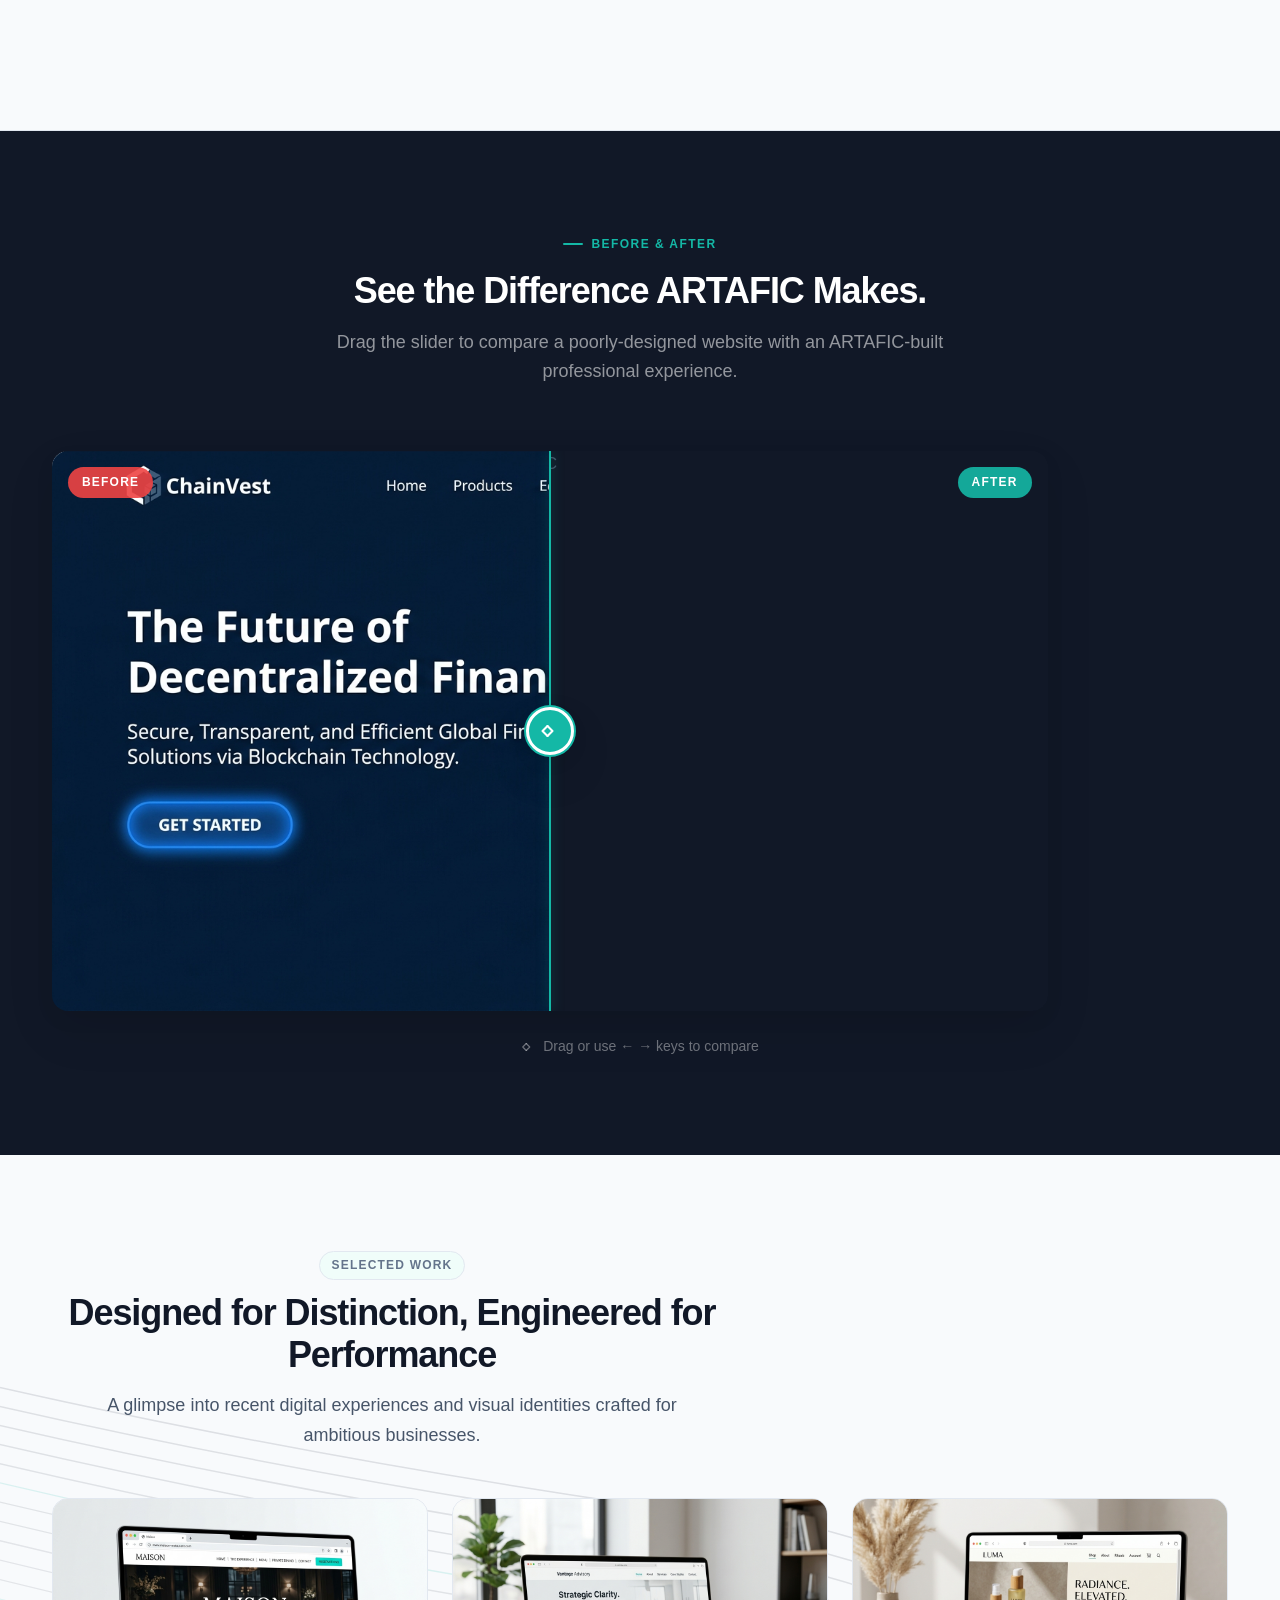
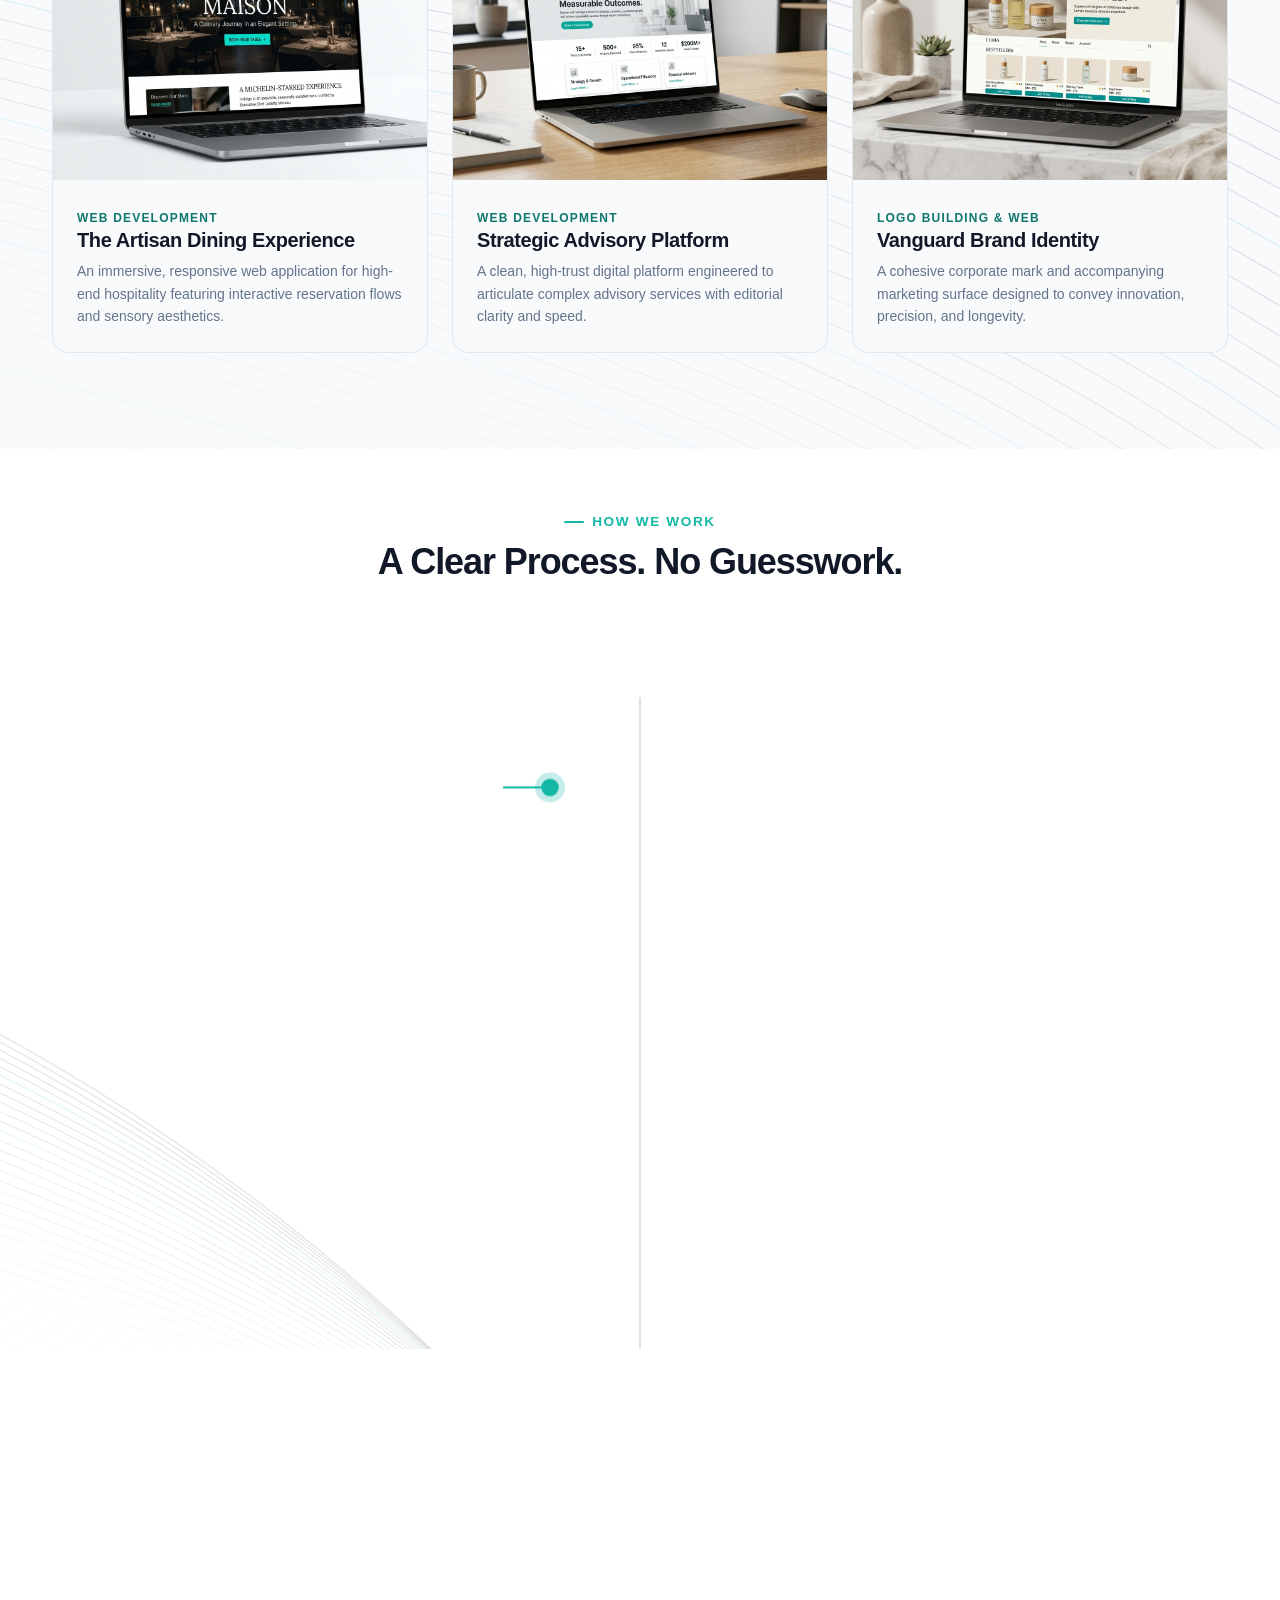
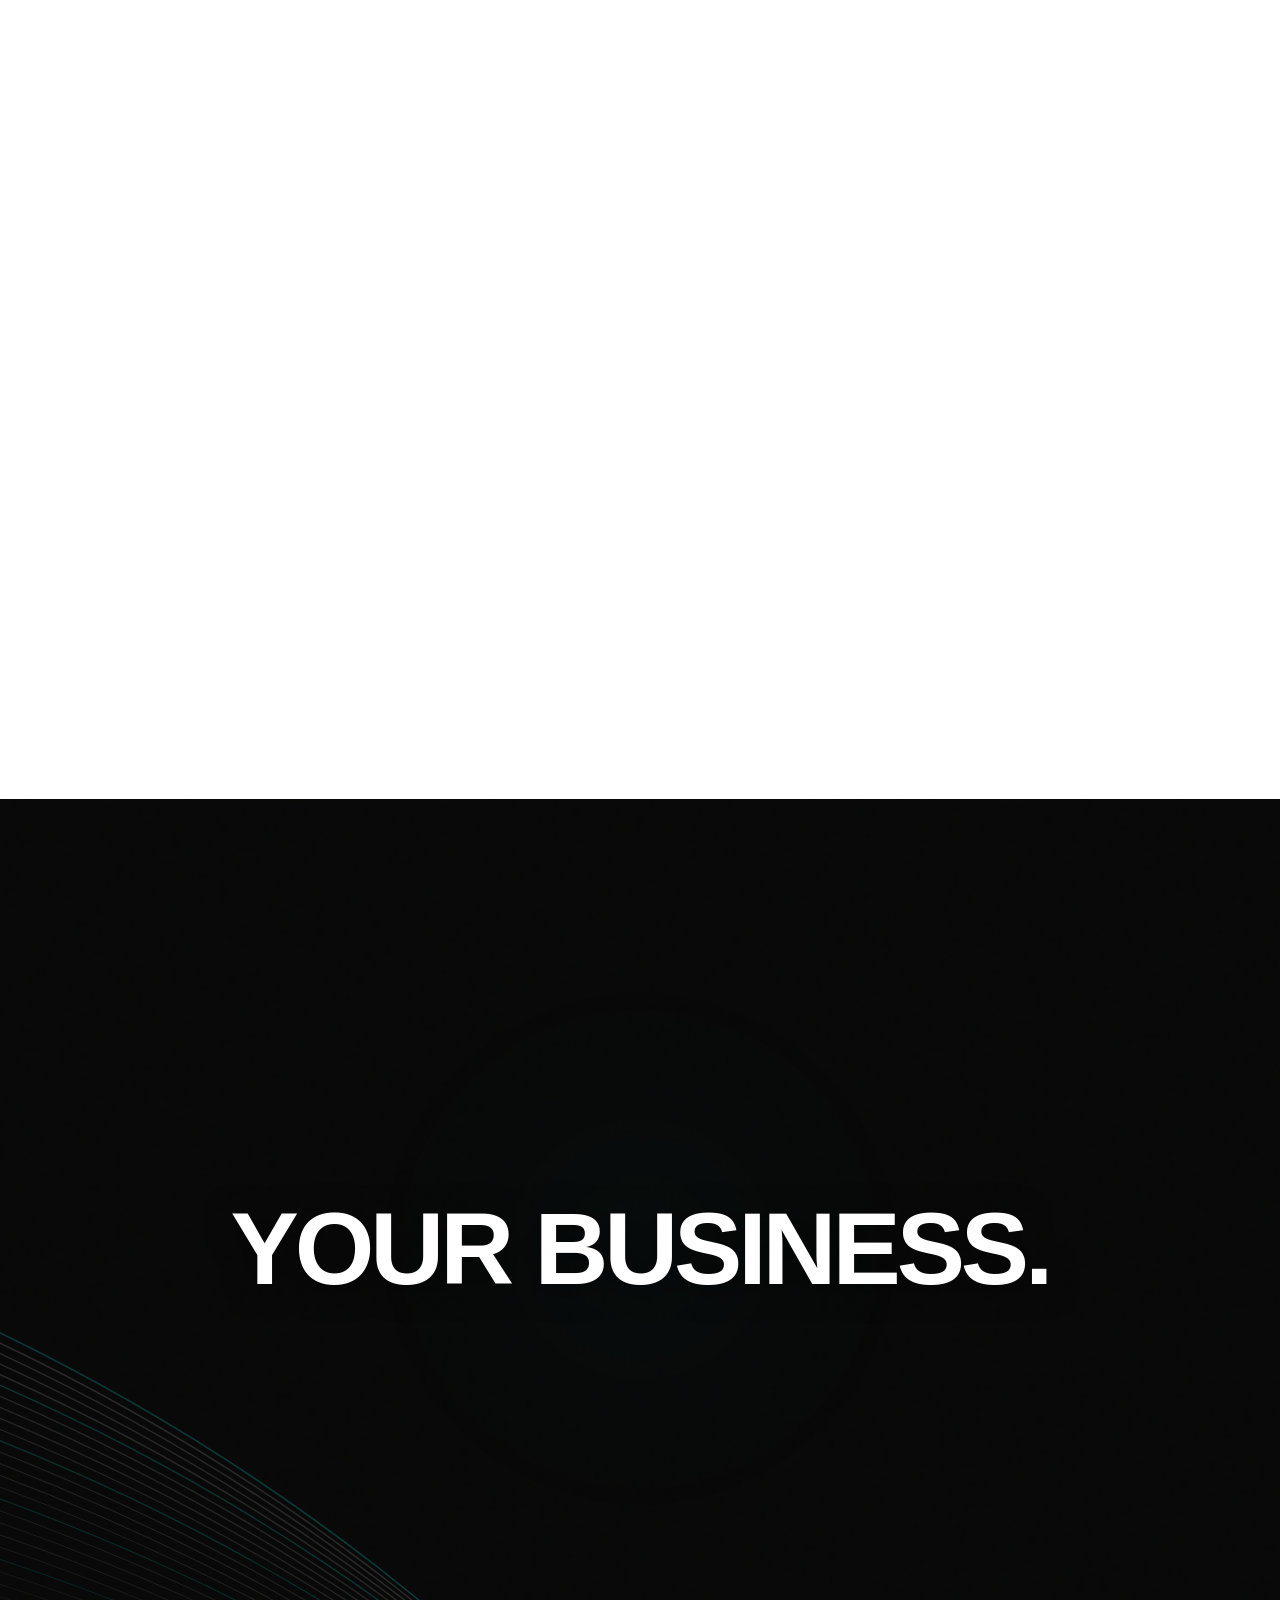
==== commit fe1e0471: "refactor(design): humanize cards and content while keeping all heroes 100% original - Keep all hero " ====
--- a/index.html
+++ b/index.html
@@ -43,7 +43,7 @@
   <link href="https://fonts.googleapis.com/css2?family=Cormorant+Garamond:ital,wght@0,400;0,500;0,600;1,400;1,500&family=Kanit:wght@300;400;500;600;700;800;900&family=Montserrat:wght@400;500;600;700;800&family=Inter:wght@400;500;600&family=Unbounded:wght@600;700;800;900&display=swap" rel="stylesheet" />
 
   <!-- Styles -->
-  <link rel="stylesheet" href="css/styles.css?v=5.4" />
+  <link rel="stylesheet" href="css/styles.css?v=5.6" />
     <!-- Preload first few marquee images for instant loading -->
     <link rel="preload" as="image" href="https://motionsites.ai/assets/hero-space-voyage-preview-eECLH3Yc.gif">
     <link rel="preload" as="image" href="https://motionsites.ai/assets/hero-codenest-preview-Cgppc2qV.gif">
@@ -355,19 +355,11 @@
     <!-- Top Editorial Split Header -->
     <div class="problem-editorial__grid">
       
-      <!-- Left: Heading, Tag, Accent Line & Studio Badge -->
+      <!-- Left: Heading, Tag & Accent Line -->
       <div class="problem-editorial__left" data-reveal>
-        <p class="about-section-tag">01 / THE PROBLEM</p>
+        <p class="about-section-tag">THE PROBLEM</p>
         <h2 class="problem-editorial__heading" id="problem-title">A Good Business Can Still Look Bad Online.</h2>
         <div class="problem-editorial__accent-line" aria-hidden="true"></div>
-        <p class="problem-editorial__tagline">Perception &bull; Credibility &bull; The Digital Gap</p>
-
-        <div class="problem-editorial__badge" aria-hidden="true">
-          <span class="problem-editorial__badge-icon">
-            <svg width="14" height="14" viewBox="0 0 24 24" fill="none" stroke="currentColor" stroke-width="2.5" stroke-linecap="round" stroke-linejoin="round"><circle cx="12" cy="12" r="10"/><polyline points="12 6 12 12 16 14"/></svg>
-          </span>
-          <span class="problem-editorial__badge-text">50MS &bull; SUB-CONSCIOUS EVALUATION</span>
-        </div>
       </div>
 
       <!-- Right: Grounded, Honest, Human Copy & Pull Quote -->
@@ -387,49 +379,34 @@
 
     </div>
 
-    <!-- Structured 3-Card Contrast Studio Grid with Corner Marks (Signature About Style) -->
+    <!-- Structured 3-Card Contrast Studio Grid -->
     <div class="problem-cards__grid" role="list" aria-label="Key Website Friction Points">
       
       <!-- Studio Card 01: Outdated Design -->
       <div class="studio-card studio-card--problem" data-reveal data-reveal-delay="1" role="listitem">
-        <span class="corner-mark corner-mark--tl" aria-hidden="true">+</span>
-        <span class="corner-mark corner-mark--br" aria-hidden="true">+</span>
-        <span class="studio-card__label">01 / VISUAL HIERARCHY</span>
+        <span class="studio-card__label">Visual Hierarchy</span>
         <h3 class="studio-card__title">Outdated Visual Design</h3>
         <p class="studio-card__desc">
-          A website that looks five years old signals to visitors that the business may not be keeping up.<span class="problem-card__extra"> When visual standards lag behind operational standards, trust is lost before the conversation begins.</span>
+          A website that looks five years old signals to visitors that the business may not be keeping up. When visual presentation lags behind operational standards, trust is lost before the conversation begins.
         </p>
-        <div class="studio-card__footer">
-          <span class="studio-card__meta">Impact: Instant Trust Erosion</span>
-        </div>
       </div>
 
       <!-- Studio Card 02: Navigation & Structure -->
       <div class="studio-card studio-card--problem" data-reveal data-reveal-delay="2" role="listitem">
-        <span class="corner-mark corner-mark--tl" aria-hidden="true">+</span>
-        <span class="corner-mark corner-mark--br" aria-hidden="true">+</span>
-        <span class="studio-card__label">02 / STRUCTURE &amp; FLOW</span>
+        <span class="studio-card__label">Structure &amp; Flow</span>
         <h3 class="studio-card__title">Confusing Navigation</h3>
         <p class="studio-card__desc">
-          When visitors cannot quickly find what they need or understand what you offer, confusion turns into an exit.<span class="problem-card__extra"> Cluttered menus and hidden calls-to-action quietly leak potential clients.</span>
+          When visitors cannot quickly find what they need or understand what you offer, confusion turns into an exit. Clear paths and obvious calls-to-action keep interest moving forward.
         </p>
-        <div class="studio-card__footer">
-          <span class="studio-card__meta">Impact: Lost Conversion Flow</span>
-        </div>
       </div>
 
       <!-- Studio Card 03: Speed & Code Quality -->
       <div class="studio-card studio-card--problem" data-reveal data-reveal-delay="3" role="listitem">
-        <span class="corner-mark corner-mark--tl" aria-hidden="true">+</span>
-        <span class="corner-mark corner-mark--br" aria-hidden="true">+</span>
-        <span class="studio-card__label">03 / PERFORMANCE</span>
+        <span class="studio-card__label">Performance</span>
         <h3 class="studio-card__title">Slow Loading Times</h3>
         <p class="studio-card__desc">
-          If your website takes more than a few seconds to load, visitors will leave before they ever see your work.<span class="problem-card__extra"> Heavy code and bloated templates cost you clients before your pitch is even rendered.</span>
+          If your website takes more than a few seconds to load, visitors will leave before they ever see your work. Lightweight code and optimized assets ensure every prospect gets an instant, frictionless experience.
         </p>
-        <div class="studio-card__footer">
-          <span class="studio-card__meta">Impact: Immediate Abandonment</span>
-        </div>
       </div>
 
     </div>
@@ -960,7 +937,7 @@
 
 
 <!-- JS -->
-<script src="js/main.js?v=6.0"></script>
+<script src="js/main.js?v=6.1"></script>
 <script src="js/grid-pulse.js?v=1.0"></script>
 </body>
 </html>
--- a/css/styles.css
+++ b/css/styles.css
@@ -1305,48 +1305,6 @@
   transition: transform 0.8s cubic-bezier(0.16, 1, 0.3, 1);
 }
 
-.problem-editorial__tagline {
-  font-family: 'Montserrat', sans-serif;
-  font-size: 0.92rem;
-  font-weight: 600;
-  color: #64748B;
-  letter-spacing: 0.05em;
-  text-transform: uppercase;
-  margin: 0;
-}
-
-.problem-editorial__badge {
-  margin-top: 2.75rem;
-  display: inline-flex;
-  align-items: center;
-  gap: 0.75rem;
-  padding: 0.65rem 1.25rem;
-  background: #FFFFFF;
-  border: 1px solid rgba(0, 0, 0, 0.08);
-  border-radius: 12px;
-  box-shadow: 0 4px 16px rgba(0, 0, 0, 0.04);
-}
-
-.problem-editorial__badge-icon {
-  width: 24px;
-  height: 24px;
-  border-radius: 6px;
-  background: rgba(20, 184, 166, 0.1);
-  display: flex;
-  align-items: center;
-  justify-content: center;
-  color: var(--color-teal, #14B8A6);
-  flex-shrink: 0;
-}
-
-.problem-editorial__badge-text {
-  font-family: 'Montserrat', sans-serif;
-  font-size: 0.75rem;
-  font-weight: 600;
-  color: var(--color-charcoal, #111827);
-  letter-spacing: 0.08em;
-}
-
 /* Right Editorial Content */
 .problem-editorial__right {
   display: flex;
@@ -1404,7 +1362,7 @@
   position: relative;
   background: #FFFFFF;
   border: 1px solid rgba(0, 0, 0, 0.08);
-  border-radius: 14px;
+  border-radius: var(--radius-xl, 16px);
   padding: clamp(1.75rem, 2.5vw, 2.35rem);
   transition: transform 0.3s cubic-bezier(0.16, 1, 0.3, 1), 
               border-color 0.3s ease, 
@@ -1420,31 +1378,14 @@
   box-shadow: 0 14px 34px rgba(0, 0, 0, 0.07), 0 0 20px rgba(20, 184, 166, 0.08);
 }
 
-/* Corner Cross Marks (+) */
-.corner-mark {
-  position: absolute;
-  font-family: monospace;
-  font-size: 11px;
-  line-height: 1;
-  color: #64748B;
-  opacity: 0.28;
-  pointer-events: none;
-  user-select: none;
-}
-
-.corner-mark--tl { top: 12px; left: 14px; }
-.corner-mark--tr { top: 12px; right: 14px; }
-.corner-mark--bl { bottom: 12px; left: 14px; }
-.corner-mark--br { bottom: 12px; right: 14px; }
-
 .studio-card__label {
-  font-family: 'Montserrat', sans-serif;
-  font-size: 0.72rem;
-  font-weight: 700;
-  letter-spacing: 0.16em;
+  font-family: var(--font-heading, 'Montserrat', sans-serif);
+  font-size: 0.75rem;
+  font-weight: 600;
+  letter-spacing: 0.1em;
   text-transform: uppercase;
   color: var(--color-teal, #14B8A6);
-  margin-bottom: 1.15rem;
+  margin-bottom: 0.85rem;
   display: block;
 }
 
@@ -4135,10 +4076,6 @@
     box-shadow: none !important;
   }
 
-  .corner-mark {
-    display: none !important;
-  }
-
   .studio-card__label {
     font-size: 0.6rem !important;
     letter-spacing: 0.12em !important;
